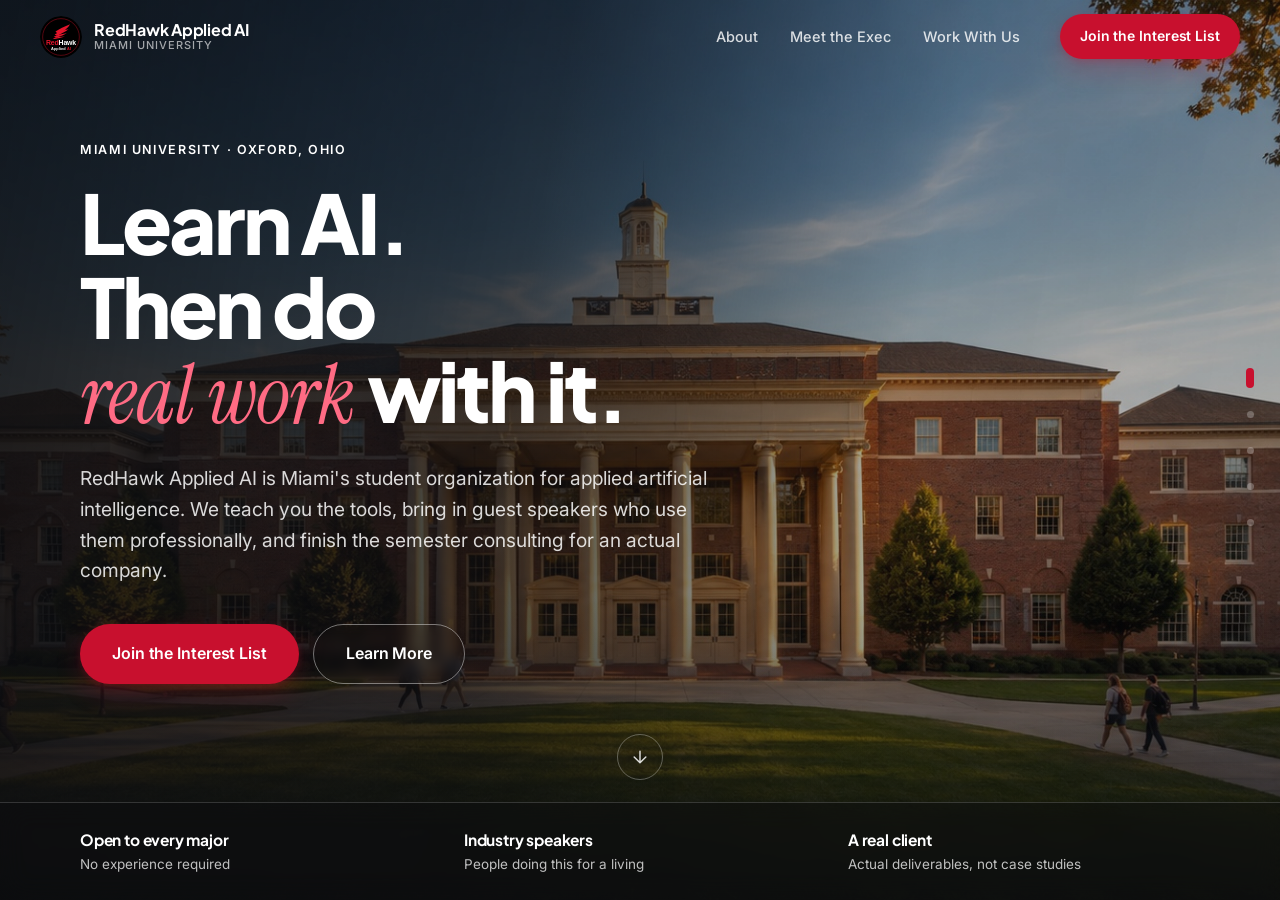
==== index.html @ de682507 "Fix Base44 logo, mobile hero bar spacing, and social share image - Swap Base44 tool badge from full " ====
<!DOCTYPE html>
<html lang="en">
<head>
<meta charset="UTF-8">
<meta name="viewport" content="width=device-width, initial-scale=1.0">
<title>RedHawk Applied AI · Miami University</title>
<meta name="description" content="RedHawk Applied AI is Miami University's applied AI consulting organization. Students learn to build with AI, hear from industry practitioners, and deliver real work for a real client.">
<meta property="og:title" content="RedHawk Applied AI · Miami University">
<meta property="og:description" content="Learn AI. Hear from practitioners. Deliver real client work.">
<meta property="og:type" content="website">
<!-- og:image/twitter:image need an absolute URL to actually render in link
     previews (relative paths are ignored by most scrapers) — swap these to
     https://redhawkappliedai.club/assets/social-cover.jpg once redeployed. -->
<meta property="og:image" content="assets/social-cover.jpg">
<meta property="og:image:width" content="1731">
<meta property="og:image:height" content="909">
<meta name="twitter:card" content="summary_large_image">
<meta name="twitter:title" content="RedHawk Applied AI · Miami University">
<meta name="twitter:description" content="Learn AI. Hear from practitioners. Deliver real client work.">
<meta name="twitter:image" content="assets/social-cover.jpg">
<link rel="icon" href="assets/logo.svg">
<link rel="apple-touch-icon" href="assets/apple-touch-icon.png">
<link rel="preconnect" href="https://fonts.googleapis.com">
<link rel="preconnect" href="https://fonts.gstatic.com" crossorigin>
<link href="https://fonts.googleapis.com/css2?family=Plus+Jakarta+Sans:wght@500;600;700;800&family=Inter:wght@400;450;500;600&family=Instrument+Serif:ital@0;1&display=swap" rel="stylesheet">
<link rel="stylesheet" href="styles.css">
<script>
  /* Set before first paint: reveal animations only apply when JS is alive.
     If this never runs, .reveal content renders plainly visible instead of
     being stuck at opacity 0. */
  document.documentElement.classList.add('js');
</script>
</head>
<body>

<a class="skip-link" href="#main">Skip to main content</a>

<header class="topnav" id="topnav">
  <a href="#hero" class="brand" aria-label="RedHawk Applied AI home">
    <img src="assets/logo.svg" alt="" class="brand-logo" width="40" height="40">
    <span class="brand-text">
      <span class="brand-name">RedHawk Applied AI</span>
      <span class="brand-sub">Miami University</span>
    </span>
  </a>
  <nav class="topnav-links" aria-label="Primary">
    <a href="#about">About</a>
    <a href="#team">Meet the Exec</a>
    <a href="#partner">Work With Us</a>
  </nav>
  <a href="#interest" class="btn btn-primary btn-sm topnav-cta">Join the Interest List</a>
  <button class="nav-toggle" id="navToggle" aria-label="Open navigation menu" aria-expanded="false" aria-controls="mobileMenu">
    <span></span><span></span><span></span>
  </button>
</header>

<div class="mobile-menu" id="mobileMenu" aria-hidden="true">
  <a href="#about">About</a>
  <a href="#team">Meet the Exec</a>
  <a href="#partner">Work With Us</a>
  <a href="#interest" class="btn btn-primary">Join the Interest List</a>
</div>

<nav class="scroll-rail" aria-label="Section navigation">
  <button data-target="hero"     class="rail-dot is-active" aria-label="Introduction"><span class="rail-tip">Intro</span></button>
  <button data-target="about"    class="rail-dot" aria-label="About"><span class="rail-tip">About</span></button>
  <button data-target="team"     class="rail-dot" aria-label="Meet the exec"><span class="rail-tip">Meet the Exec</span></button>
  <button data-target="interest" class="rail-dot" aria-label="Join"><span class="rail-tip">Join</span></button>
  <button data-target="partner"  class="rail-dot" aria-label="Work with us"><span class="rail-tip">Work With Us</span></button>
</nav>

<main id="main">
<div class="snap" id="snap">

  <!-- ═══════════ HERO ═══════════ -->
  <section class="panel hero" id="hero">
    <img class="hero-photo"
         src="assets/hero-campus-v2.jpg"
         alt="A Georgian-style academic building with a white cupola on Miami University's campus at golden hour, Oxford, Ohio"
         width="1672" height="941"
         fetchpriority="high">
    <div class="hero-scrim" aria-hidden="true"></div>

    <div class="wrap hero-wrap">
      <div class="hero-copy">
        <p class="kicker kicker-light reveal">Miami University &middot; Oxford, Ohio</p>
        <h1 class="hero-title reveal">
          Learn AI.<br>
          Then do<br>
          <em>real work</em> with it.
        </h1>
        <p class="hero-lede reveal">
          RedHawk Applied AI is Miami's student organization for applied artificial
          intelligence. We teach you the tools, bring in guest speakers who use them
          professionally, and finish the semester consulting for an actual company.
        </p>
        <div class="hero-actions reveal">
          <a href="#interest" class="btn btn-primary btn-lg">Join the Interest List</a>
          <a href="#about" class="btn btn-outline-light btn-lg">Learn More</a>
        </div>
      </div>
    </div>

    <div class="hero-bar">
      <div class="wrap hero-bar-inner">
        <div class="hbar-item"><strong>Open to every major</strong><span>No experience required</span></div>
        <div class="hbar-item"><strong>Industry speakers</strong><span>People doing this for a living</span></div>
        <div class="hbar-item"><strong>A real client</strong><span>Actual deliverables, not case studies</span></div>
      </div>
    </div>

    <button class="scroll-cue" data-scroll-to="about" aria-label="Scroll to About section">
      <svg width="20" height="20" viewBox="0 0 24 24" fill="none" stroke="currentColor" stroke-width="1.75" stroke-linecap="round" stroke-linejoin="round"><path d="M12 5v14M5 12l7 7 7-7"/></svg>
    </button>
  </section>

  <!-- ═══════════ ABOUT (combined: who we are + what you gain + how it works) ═══════════ -->
  <section class="panel panel-light panel-dynamic" id="about">
    <canvas class="about-bg" id="aboutGrid" aria-hidden="true"></canvas>
    <div class="wrap">
      <div class="split">
        <div class="split-text">
          <p class="kicker reveal"><span class="kicker-num">01</span> About Us</p>
          <h2 class="h2 reveal">A place to actually get good at this.</h2>
          <p class="lede reveal">
            Most students learn AI in fragments, a video here, an assignment there.
            We built a structured path instead: real instruction, direct exposure to
            people applying AI professionally, and a live client project to close it out.
            No technical background required.
          </p>
          <blockquote class="pull reveal">
            <p>We'd rather graduate ten students who can genuinely do the work than a hundred who sat through slides.</p>
          </blockquote>
        </div>
        <div class="split-media reveal">
          <div class="tool-card">
            <p class="tool-card-label">Tools You'll Learn</p>
            <div class="tool-grid">
              <!-- Real brand marks (Simple Icons, MIT-licensed) for Claude, ChatGPT, Vercel, GitHub.
                   Manus and Base44 aren't in that library, so their icons are cropped from
                   each vendor's own site art (Manus: favicon, rasterized + inverted to white;
                   Base44: sun mark cropped from their brand lockup, transparent PNG). -->
              <div class="tool-badge" style="--tb: #D97757;">
                <span class="tool-mark"><svg viewBox="0 0 24 24" fill="currentColor" aria-hidden="true"><path d="m4.7144 15.9555 4.7174-2.6471.079-.2307-.079-.1275h-.2307l-.7893-.0486-2.6956-.0729-2.3375-.0971-2.2646-.1214-.5707-.1215-.5343-.7042.0546-.3522.4797-.3218.686.0608 1.5179.1032 2.2767.1578 1.6514.0972 2.4468.255h.3886l.0546-.1579-.1336-.0971-.1032-.0972L6.973 9.8356l-2.55-1.6879-1.3356-.9714-.7225-.4918-.3643-.4614-.1578-1.0078.6557-.7225.8803.0607.2246.0607.8925.686 1.9064 1.4754 2.4893 1.8336.3643.3035.1457-.1032.0182-.0728-.164-.2733-1.3539-2.4467-1.445-2.4893-.6435-1.032-.17-.6194c-.0607-.255-.1032-.4674-.1032-.7285L6.287.1335 6.6997 0l.9957.1336.419.3642.6192 1.4147 1.0018 2.2282 1.5543 3.0296.4553.8985.2429.8318.091.255h.1579v-.1457l.1275-1.706.2368-2.0947.2307-2.6957.0789-.7589.3764-.9107.7468-.4918.5828.2793.4797.686-.0668.4433-.2853 1.8517-.5586 2.9021-.3643 1.9429h.2125l.2429-.2429.9835-1.3053 1.6514-2.0643.7286-.8196.85-.9046.5464-.4311h1.0321l.759 1.1293-.34 1.1657-1.0625 1.3478-.8804 1.1414-1.2628 1.7-.7893 1.36.0729.1093.1882-.0183 2.8535-.607 1.5421-.2794 1.8396-.3157.8318.3886.091.3946-.3278.8075-1.967.4857-2.3072.4614-3.4364.8136-.0425.0304.0486.0607 1.5482.1457.6618.0364h1.621l3.0175.2247.7892.522.4736.6376-.079.4857-1.2142.6193-1.6393-.3886-3.825-.9107-1.3113-.3279h-.1822v.1093l1.0929 1.0686 2.0035 1.8092 2.5075 2.3314.1275.5768-.3218.4554-.34-.0486-2.2039-1.6575-.85-.7468-1.9246-1.621h-.1275v.17l.4432.6496 2.3436 3.5214.1214 1.0807-.17.3521-.6071.2125-.6679-.1214-1.3721-1.9246L14.38 17.959l-1.1414-1.9428-.1397.079-.674 7.2552-.3156.3703-.7286.2793-.6071-.4614-.3218-.7468.3218-1.4753.3886-1.9246.3157-1.53.2853-1.9004.17-.6314-.0121-.0425-.1397.0182-1.4328 1.9672-2.1796 2.9446-1.7243 1.8456-.4128.164-.7164-.3704.0667-.6618.4008-.5889 2.386-3.0357 1.4389-1.882.929-1.0868-.0062-.1579h-.0546l-6.3385 4.1164-1.1293.1457-.4857-.4554.0608-.7467.2307-.2429 1.9064-1.3114Z"/></svg></span>
                <span class="tool-name">Claude</span>
              </div>
              <div class="tool-badge" style="--tb: #10A37F;">
                <span class="tool-mark"><svg viewBox="0 0 24 24" fill="currentColor" aria-hidden="true"><path d="M22.2819 9.8211a5.9847 5.9847 0 0 0-.5157-4.9108 6.0462 6.0462 0 0 0-6.5098-2.9A6.0651 6.0651 0 0 0 4.9807 4.1818a5.9847 5.9847 0 0 0-3.9977 2.9 6.0462 6.0462 0 0 0 .7427 7.0966 5.98 5.98 0 0 0 .511 4.9107 6.051 6.051 0 0 0 6.5146 2.9001A5.9847 5.9847 0 0 0 13.2599 24a6.0557 6.0557 0 0 0 5.7718-4.2058 5.9894 5.9894 0 0 0 3.9977-2.9001 6.0557 6.0557 0 0 0-.7475-7.0729zm-9.022 12.6081a4.4755 4.4755 0 0 1-2.8764-1.0408l.1419-.0804 4.7783-2.7582a.7948.7948 0 0 0 .3927-.6813v-6.7369l2.02 1.1686a.071.071 0 0 1 .038.052v5.5826a4.504 4.504 0 0 1-4.4945 4.4944zm-9.6607-4.1254a4.4708 4.4708 0 0 1-.5346-3.0137l.142.0852 4.783 2.7582a.7712.7712 0 0 0 .7806 0l5.8428-3.3685v2.3324a.0804.0804 0 0 1-.0332.0615L9.74 19.9502a4.4992 4.4992 0 0 1-6.1408-1.6464zM2.3408 7.8956a4.485 4.485 0 0 1 2.3655-1.9728V11.6a.7664.7664 0 0 0 .3879.6765l5.8144 3.3543-2.0201 1.1685a.0757.0757 0 0 1-.071 0l-4.8303-2.7865A4.504 4.504 0 0 1 2.3408 7.872zm16.5963 3.8558L13.1038 8.364 15.1192 7.2a.0757.0757 0 0 1 .071 0l4.8303 2.7913a4.4944 4.4944 0 0 1-.6765 8.1042v-5.6772a.79.79 0 0 0-.407-.667zm2.0107-3.0231l-.142-.0852-4.7735-2.7818a.7759.7759 0 0 0-.7854 0L9.409 9.2297V6.8974a.0662.0662 0 0 1 .0284-.0615l4.8303-2.7866a4.4992 4.4992 0 0 1 6.6802 4.66zM8.3065 12.863l-2.02-1.1638a.0804.0804 0 0 1-.038-.0567V6.0742a4.4992 4.4992 0 0 1 7.3757-3.4537l-.142.0805L8.704 5.459a.7948.7948 0 0 0-.3927.6813zm1.0976-2.3654l2.602-1.4998 2.6069 1.4998v2.9994l-2.5974 1.4997-2.6067-1.4997Z"/></svg></span>
                <span class="tool-name">ChatGPT</span>
              </div>
              <div class="tool-badge" style="--tb: #343229;">
                <span class="tool-mark"><img src="assets/tool-logos/manus-icon-white.png" alt="" class="tool-mark-img"></span>
                <span class="tool-name">Manus</span>
              </div>
              <div class="tool-badge" style="--tb: #000000;">
                <span class="tool-mark"><svg viewBox="0 0 24 24" fill="currentColor" aria-hidden="true"><path d="m12 1.608 12 20.784H0Z"/></svg></span>
                <span class="tool-name">Vercel</span>
              </div>
              <div class="tool-badge" style="--tb: #181717;">
                <span class="tool-mark"><svg viewBox="0 0 24 24" fill="currentColor" aria-hidden="true"><path d="M12 .297c-6.63 0-12 5.373-12 12 0 5.303 3.438 9.8 8.205 11.385.6.113.82-.258.82-.577 0-.285-.01-1.04-.015-2.04-3.338.724-4.042-1.61-4.042-1.61C4.422 18.07 3.633 17.7 3.633 17.7c-1.087-.744.084-.729.084-.729 1.205.084 1.838 1.236 1.838 1.236 1.07 1.835 2.809 1.305 3.495.998.108-.776.417-1.305.76-1.605-2.665-.3-5.466-1.332-5.466-5.93 0-1.31.465-2.38 1.235-3.22-.135-.303-.54-1.523.105-3.176 0 0 1.005-.322 3.3 1.23.96-.267 1.98-.399 3-.405 1.02.006 2.04.138 3 .405 2.28-1.552 3.285-1.23 3.285-1.23.645 1.653.24 2.873.12 3.176.765.84 1.23 1.91 1.23 3.22 0 4.61-2.805 5.625-5.475 5.92.42.36.81 1.096.81 2.22 0 1.606-.015 2.896-.015 3.286 0 .315.21.69.825.57C20.565 22.092 24 17.592 24 12.297c0-6.627-5.373-12-12-12"/></svg></span>
                <span class="tool-name">GitHub</span>
              </div>
              <div class="tool-badge" style="--tb: #F58613;">
                <span class="tool-mark"><img src="assets/tool-logos/base44-icon-white.png" alt="" class="tool-mark-img"></span>
                <span class="tool-name">Base44</span>
              </div>
            </div>
          </div>
        </div>
      </div>

      <div class="phase-row phase-row-tight">
        <article class="phase reveal">
          <div class="phase-icon" aria-hidden="true">
            <svg viewBox="0 0 24 24" fill="none" stroke="currentColor" stroke-width="1.5" stroke-linecap="round" stroke-linejoin="round"><path d="M12 3L2 8l10 5 10-5-10-5z"/><path d="M2 14l10 5 10-5"/></svg>
          </div>
          <h3>Learn the tools</h3>
          <p>Hands-on instruction with the AI systems people actually use at work, starting from zero and building to genuine capability.</p>
        </article>

        <div class="phase-link" aria-hidden="true"></div>

        <article class="phase reveal">
          <div class="phase-icon" aria-hidden="true">
            <svg viewBox="0 0 24 24" fill="none" stroke="currentColor" stroke-width="1.5" stroke-linecap="round" stroke-linejoin="round"><path d="M17 21v-2a4 4 0 00-4-4H6a4 4 0 00-4 4v2"/><circle cx="9.5" cy="7" r="4"/><path d="M22 21v-2a4 4 0 00-3-3.87"/></svg>
          </div>
          <h3>Hear from practitioners</h3>
          <p>Guest speakers who apply AI professionally: what the work really looks like, and what they hire for.</p>
        </article>

        <div class="phase-link" aria-hidden="true"></div>

        <article class="phase reveal">
          <div class="phase-icon" aria-hidden="true">
            <svg viewBox="0 0 24 24" fill="none" stroke="currentColor" stroke-width="1.5" stroke-linecap="round" stroke-linejoin="round"><path d="M20 7h-9M14 17H5"/><circle cx="17" cy="17" r="3"/><circle cx="7" cy="7" r="3"/></svg>
          </div>
          <h3>Consult for a real client</h3>
          <p>The semester closes with a live engagement: a real organization, a real problem, work you actually hand over.</p>
        </article>
      </div>
    </div>
  </section>

  <!-- ═══════════ TEAM / MEET THE EXEC (moved up, full-bleed background) ═══════════ -->
  <section class="panel team-panel" id="team">
    <div class="team-bg" aria-hidden="true">
      <img src="assets/farmer-school-empty.jpg" alt="" width="474" height="378">
    </div>
    <div class="wrap wrap-wide">
      <header class="sec-head">
        <p class="kicker kicker-light reveal"><span class="kicker-num">02</span> Meet the Exec</p>
        <h2 class="h2 h2-light reveal">The people running it.</h2>
        <p class="lede lede-light reveal">
          Nine Miami students who decided this should exist, and then built it.
        </p>
      </header>

      <div class="team-grid">

        <!-- Crop tuning: add style="--focus: 50% 20%" to any <img> below.
             2nd value = vertical anchor. Lower % shows more headroom. -->

        <article class="member reveal">
          <div class="member-photo">
            <img src="assets/team/ryan-barone.jpg" alt="Ryan Barone" width="1000" height="1250" loading="lazy">
          </div>
          <div class="member-text">
            <h3>Ryan Barone</h3>
            <p class="member-role">President</p>
          </div>
          <a href="https://www.linkedin.com/in/ryan-barone-779047328/" class="li" target="_blank" rel="noopener noreferrer" aria-label="Ryan Barone on LinkedIn (opens in a new tab)">
            <svg viewBox="0 0 24 24" fill="currentColor" aria-hidden="true"><path d="M20.45 20.45h-3.55v-5.57c0-1.33-.03-3.04-1.85-3.04-1.85 0-2.14 1.45-2.14 2.94v5.67H9.35V9h3.41v1.56h.05c.48-.9 1.64-1.85 3.38-1.85 3.6 0 4.27 2.37 4.27 5.46v6.28zM5.34 7.43a2.06 2.06 0 11.02-4.12 2.06 2.06 0 01-.02 4.12zM7.11 20.45H3.56V9h3.55v11.45z"/></svg>
          </a>
        </article>

        <article class="member reveal">
          <div class="member-photo">
            <img src="assets/team/phoebe-towe.jpg" alt="Phoebe Towe" width="1000" height="1250" loading="lazy">
          </div>
          <div class="member-text">
            <h3>Phoebe Towe</h3>
            <p class="member-role">VP, Standards &amp; Internal Ops</p>
          </div>
          <a href="https://www.linkedin.com/in/phoebe-towe/" class="li" target="_blank" rel="noopener noreferrer" aria-label="Phoebe Towe on LinkedIn (opens in a new tab)">
            <svg viewBox="0 0 24 24" fill="currentColor" aria-hidden="true"><path d="M20.45 20.45h-3.55v-5.57c0-1.33-.03-3.04-1.85-3.04-1.85 0-2.14 1.45-2.14 2.94v5.67H9.35V9h3.41v1.56h.05c.48-.9 1.64-1.85 3.38-1.85 3.6 0 4.27 2.37 4.27 5.46v6.28zM5.34 7.43a2.06 2.06 0 11.02-4.12 2.06 2.06 0 01-.02 4.12zM7.11 20.45H3.56V9h3.55v11.45z"/></svg>
          </a>
        </article>

        <article class="member reveal">
          <div class="member-photo">
            <img src="assets/team/jackson-katona.jpg" alt="Jackson Katona" width="1000" height="1250" loading="lazy">
          </div>
          <div class="member-text">
            <h3>Jackson Katona</h3>
            <p class="member-role">Treasurer &amp; Dir. of Events</p>
          </div>
          <a href="https://www.linkedin.com/in/jackson-katona/" class="li" target="_blank" rel="noopener noreferrer" aria-label="Jackson Katona on LinkedIn (opens in a new tab)">
            <svg viewBox="0 0 24 24" fill="currentColor" aria-hidden="true"><path d="M20.45 20.45h-3.55v-5.57c0-1.33-.03-3.04-1.85-3.04-1.85 0-2.14 1.45-2.14 2.94v5.67H9.35V9h3.41v1.56h.05c.48-.9 1.64-1.85 3.38-1.85 3.6 0 4.27 2.37 4.27 5.46v6.28zM5.34 7.43a2.06 2.06 0 11.02-4.12 2.06 2.06 0 01-.02 4.12zM7.11 20.45H3.56V9h3.55v11.45z"/></svg>
          </a>
        </article>

        <article class="member reveal">
          <div class="member-photo">
            <img src="assets/team/jake-showalter.jpg" alt="Jake Showalter" width="1000" height="1250" loading="lazy">
          </div>
          <div class="member-text">
            <h3>Jake Showalter</h3>
            <p class="member-role">Dir. of New Member Education</p>
          </div>
          <a href="https://www.linkedin.com/in/jake-showalter/" class="li" target="_blank" rel="noopener noreferrer" aria-label="Jake Showalter on LinkedIn (opens in a new tab)">
            <svg viewBox="0 0 24 24" fill="currentColor" aria-hidden="true"><path d="M20.45 20.45h-3.55v-5.57c0-1.33-.03-3.04-1.85-3.04-1.85 0-2.14 1.45-2.14 2.94v5.67H9.35V9h3.41v1.56h.05c.48-.9 1.64-1.85 3.38-1.85 3.6 0 4.27 2.37 4.27 5.46v6.28zM5.34 7.43a2.06 2.06 0 11.02-4.12 2.06 2.06 0 01-.02 4.12zM7.11 20.45H3.56V9h3.55v11.45z"/></svg>
          </a>
        </article>

        <article class="member reveal">
          <div class="member-photo">
            <img src="assets/team/mallory-shroder.jpg" alt="Mallory Shroder" width="1000" height="1250" loading="lazy">
          </div>
          <div class="member-text">
            <h3>Mallory Shroder</h3>
            <p class="member-role">Dir. of New Member Education</p>
          </div>
          <a href="https://www.linkedin.com/in/mallory-shroder/" class="li" target="_blank" rel="noopener noreferrer" aria-label="Mallory Shroder on LinkedIn (opens in a new tab)">
            <svg viewBox="0 0 24 24" fill="currentColor" aria-hidden="true"><path d="M20.45 20.45h-3.55v-5.57c0-1.33-.03-3.04-1.85-3.04-1.85 0-2.14 1.45-2.14 2.94v5.67H9.35V9h3.41v1.56h.05c.48-.9 1.64-1.85 3.38-1.85 3.6 0 4.27 2.37 4.27 5.46v6.28zM5.34 7.43a2.06 2.06 0 11.02-4.12 2.06 2.06 0 01-.02 4.12zM7.11 20.45H3.56V9h3.55v11.45z"/></svg>
          </a>
        </article>

        <article class="member reveal">
          <div class="member-photo">
            <img src="assets/team/jackson-potter.jpg" alt="Jackson Potter" width="1000" height="1250" loading="lazy">
          </div>
          <div class="member-text">
            <h3>Jackson Potter</h3>
            <p class="member-role">Dir. of New Member Education</p>
          </div>
          <a href="https://www.linkedin.com/in/jackson-potter-39a792323/" class="li" target="_blank" rel="noopener noreferrer" aria-label="Jackson Potter on LinkedIn (opens in a new tab)">
            <svg viewBox="0 0 24 24" fill="currentColor" aria-hidden="true"><path d="M20.45 20.45h-3.55v-5.57c0-1.33-.03-3.04-1.85-3.04-1.85 0-2.14 1.45-2.14 2.94v5.67H9.35V9h3.41v1.56h.05c.48-.9 1.64-1.85 3.38-1.85 3.6 0 4.27 2.37 4.27 5.46v6.28zM5.34 7.43a2.06 2.06 0 11.02-4.12 2.06 2.06 0 01-.02 4.12zM7.11 20.45H3.56V9h3.55v11.45z"/></svg>
          </a>
        </article>

        <article class="member reveal">
          <div class="member-photo">
            <img src="assets/team/aidan-schmidt.jpg" alt="Aidan Schmidt" width="1000" height="1250" loading="lazy">
          </div>
          <div class="member-text">
            <h3>Aidan Schmidt</h3>
            <p class="member-role">Dir. of Consulting &amp; Corp. Relations</p>
          </div>
          <a href="https://www.linkedin.com/in/aidan-a-schmidt/" class="li" target="_blank" rel="noopener noreferrer" aria-label="Aidan Schmidt on LinkedIn (opens in a new tab)">
            <svg viewBox="0 0 24 24" fill="currentColor" aria-hidden="true"><path d="M20.45 20.45h-3.55v-5.57c0-1.33-.03-3.04-1.85-3.04-1.85 0-2.14 1.45-2.14 2.94v5.67H9.35V9h3.41v1.56h.05c.48-.9 1.64-1.85 3.38-1.85 3.6 0 4.27 2.37 4.27 5.46v6.28zM5.34 7.43a2.06 2.06 0 11.02-4.12 2.06 2.06 0 01-.02 4.12zM7.11 20.45H3.56V9h3.55v11.45z"/></svg>
          </a>
        </article>

        <article class="member reveal">
          <div class="member-photo">
            <img src="assets/team/jake-parilla.jpg" alt="Jake Parilla" width="1000" height="1250" loading="lazy">
          </div>
          <div class="member-text">
            <h3>Jake Parilla</h3>
            <p class="member-role">Director of Recruitment</p>
          </div>
          <a href="https://www.linkedin.com/in/jake-parilla-542517368/" class="li" target="_blank" rel="noopener noreferrer" aria-label="Jake Parilla on LinkedIn (opens in a new tab)">
            <svg viewBox="0 0 24 24" fill="currentColor" aria-hidden="true"><path d="M20.45 20.45h-3.55v-5.57c0-1.33-.03-3.04-1.85-3.04-1.85 0-2.14 1.45-2.14 2.94v5.67H9.35V9h3.41v1.56h.05c.48-.9 1.64-1.85 3.38-1.85 3.6 0 4.27 2.37 4.27 5.46v6.28zM5.34 7.43a2.06 2.06 0 11.02-4.12 2.06 2.06 0 01-.02 4.12zM7.11 20.45H3.56V9h3.55v11.45z"/></svg>
          </a>
        </article>

        <article class="member reveal">
          <div class="member-photo">
            <img src="assets/team/claire-richardson.jpg" alt="Claire Richardson" width="1000" height="1250" loading="lazy">
          </div>
          <div class="member-text">
            <h3>Claire Richardson</h3>
            <p class="member-role">Director of Marketing &amp; Merchandise</p>
          </div>
          <a href="https://www.linkedin.com/in/claire-richardson-406b46297/" class="li" target="_blank" rel="noopener noreferrer" aria-label="Claire Richardson on LinkedIn (opens in a new tab)">
            <svg viewBox="0 0 24 24" fill="currentColor" aria-hidden="true"><path d="M20.45 20.45h-3.55v-5.57c0-1.33-.03-3.04-1.85-3.04-1.85 0-2.14 1.45-2.14 2.94v5.67H9.35V9h3.41v1.56h.05c.48-.9 1.64-1.85 3.38-1.85 3.6 0 4.27 2.37 4.27 5.46v6.28zM5.34 7.43a2.06 2.06 0 11.02-4.12 2.06 2.06 0 01-.02 4.12zM7.11 20.45H3.56V9h3.55v11.45z"/></svg>
          </a>
        </article>

      </div>
    </div>
  </section>

  <!-- ═══════════ INTEREST FORM (DARK) ═══════════ -->
  <section class="panel panel-dark panel-tall" id="interest">
    <div class="wrap">
      <div class="form-layout">
        <div class="form-copy">
          <p class="kicker kicker-light reveal"><span class="kicker-num">03</span> Join Us</p>
          <h2 class="h2 h2-light reveal">Get on the interest list.</h2>
          <p class="lede lede-light reveal">
            Fill this out and we'll reach out with meeting times, recruitment dates,
            and everything you need to know before the semester starts.
          </p>
          <ul class="form-points reveal">
            <li>Takes about a minute</li>
            <li>No commitment, just gets you the details</li>
          </ul>
        </div>

        <div class="form-embed reveal">
          <!-- Live interest form. The ?embedded=true param is what makes Google
               serve the chromeless version; the utm_* tracking params from the
               link-in-bio URL are dropped since they don't apply here. -->
          <iframe
            id="interestForm"
            src="about:blank"
            data-form-src="https://docs.google.com/forms/d/e/1FAIpQLSehs3oqgi62ka-vU4-kvApwYRH0b05tXhEiJeGWHTAYCLoPqA/viewform?embedded=true"
            title="RedHawk Applied AI interest form"
            width="100%"
            height="820"
            frameborder="0"
            marginheight="0"
            marginwidth="0"
            loading="lazy">Loading…</iframe>

          <div class="form-fallback" id="formFallback">
            <div class="ff-inner">
              <svg width="34" height="34" viewBox="0 0 24 24" fill="none" stroke="currentColor" stroke-width="1.5" stroke-linecap="round" stroke-linejoin="round" aria-hidden="true"><path d="M4 4h16v16H4z"/><path d="M9 9h6M9 13h6M9 17h3"/></svg>
              <p><strong>The interest form isn't loading.</strong></p>
              <p class="ff-note">
                You can open it directly instead:
                <a href="https://docs.google.com/forms/d/e/1FAIpQLSehs3oqgi62ka-vU4-kvApwYRH0b05tXhEiJeGWHTAYCLoPqA/viewform" target="_blank" rel="noopener noreferrer">RedHawk Applied AI interest form</a>.
              </p>
            </div>
          </div>
        </div>
      </div>
    </div>
  </section>

  <!-- ═══════════ WORK WITH US (companies — deliberately the last content section) ═══════════ -->
  <section class="panel panel-light panel-dynamic" id="partner">
    <div class="partner-bg" aria-hidden="true"></div>
    <div class="wrap">
      <div class="split split-reverse">
        <div class="split-text">
          <p class="kicker reveal"><span class="kicker-num">04</span> Work With Us</p>
          <h2 class="h2 reveal">The part that makes this different.</h2>
          <p class="lede reveal">
            Every semester ends the same way: our members work with a real organization
            on a real problem, and deliver something that organization actually uses.
          </p>
          <ul class="check-list reveal">
            <li><span class="check" aria-hidden="true"></span> A defined scope, agreed up front</li>
            <li><span class="check" aria-hidden="true"></span> Teams working it across several weeks</li>
            <li><span class="check" aria-hidden="true"></span> A final presentation to real stakeholders</li>
          </ul>

          <div class="partner-cta reveal">
            <p>Run an organization with a problem worth solving? We work pro bono and we're always looking for the next client partner. Reach out to <strong>Aidan Schmidt</strong>, Director of Consulting &amp; Corporate Relations.</p>
            <a href="mailto:schmi230@miamioh.edu?subject=Partnering%20with%20RedHawk%20Applied%20AI" class="btn btn-dark">Email Aidan Schmidt</a>
          </div>
        </div>
        <div class="split-media reveal">
          <figure class="photo-frame">
            <img src="assets/farmer-school-crowd.jpg" alt="Students gathered in the Farmer School of Business atrium, Miami University" width="660" height="325" loading="lazy">
            <figcaption>Farmer School of Business &middot; Miami University</figcaption>
          </figure>
        </div>
      </div>
    </div>
  </section>

  <!-- ═══════════ FOOTER ═══════════ -->
  <footer class="site-footer">
    <div class="wrap">
      <div class="foot-top">
        <div class="foot-brand">
          <img src="assets/logo.svg" alt="" width="48" height="48">
          <div>
            <p class="foot-name">RedHawk Applied AI</p>
            <p class="foot-org">Miami University &middot; Farmer School of Business</p>
          </div>
        </div>
        <nav class="foot-nav" aria-label="Footer">
          <a href="#about">About</a>
          <a href="#team">Meet the Exec</a>
          <a href="#interest">Join</a>
          <a href="#partner">Work With Us</a>
        </nav>
        <div class="foot-social">
          <a href="https://www.instagram.com/appliedai.miamiu" class="soc" aria-label="RedHawk Applied AI on Instagram" target="_blank" rel="noopener noreferrer">
            <svg viewBox="0 0 24 24" fill="none" stroke="currentColor" stroke-width="1.6" aria-hidden="true"><rect x="3" y="3" width="18" height="18" rx="5"/><circle cx="12" cy="12" r="4"/><circle cx="17.5" cy="6.5" r=".9" fill="currentColor" stroke="none"/></svg>
          </a>
          <a href="https://www.linkedin.com/company/137064393/" class="soc" target="_blank" rel="noopener noreferrer" aria-label="RedHawk Applied AI on LinkedIn (opens in a new tab)">
            <svg viewBox="0 0 24 24" fill="currentColor" aria-hidden="true"><path d="M20.45 20.45h-3.55v-5.57c0-1.33-.03-3.04-1.85-3.04-1.85 0-2.14 1.45-2.14 2.94v5.67H9.35V9h3.41v1.56h.05c.48-.9 1.64-1.85 3.38-1.85 3.6 0 4.27 2.37 4.27 5.46v6.28zM5.34 7.43a2.06 2.06 0 11.02-4.12 2.06 2.06 0 01-.02 4.12zM7.11 20.45H3.56V9h3.55v11.45z"/></svg>
          </a>
          <a href="mailto:schmi230@miamioh.edu" class="soc" aria-label="Email RedHawk Applied AI">
            <svg viewBox="0 0 24 24" fill="none" stroke="currentColor" stroke-width="1.6" aria-hidden="true"><rect x="2.5" y="4.5" width="19" height="15" rx="2.5"/><path d="M3 7l9 6 9-6"/></svg>
          </a>
        </div>
      </div>
      <div class="foot-bottom">
        <p>&copy; 2026 RedHawk Applied AI. A registered student organization at Miami University.</p>
      </div>
    </div>
  </footer>

</div>
</main>

<script src="script.js"></script>
</body>
</html>
---- styles.css ----
/* ══════════════════════════════════════════════════════════
   RedHawk Applied AI — Design System
   Light base · Miami red accent · dark bands for rhythm
   ══════════════════════════════════════════════════════════ */

:root {
  /* Surfaces */
  --paper:        #FDFCFA;   /* primary light background */
  --paper-tint:   #F4F1EC;   /* alternating light band */
  --ink:          #15161A;   /* dark band background */
  --ink-soft:     #1E2026;   /* raised surface on dark */

  /* Brand */
  --red:          #C8102E;   /* Miami red */
  --red-deep:     #96001F;
  --red-wash:     rgba(200,16,46,0.08);

  /* Text on light */
  --t1:           #14151A;
  --t2:           #4A4E58;
  --t3:           #646973;   /* AA-compliant at 13px on both --paper and --paper-tint */

  /* Text on dark */
  --d1:           #F7F6F4;
  --d2:           #B4B8C0;
  --d3:           #7E838D;

  /* Lines */
  --line:         rgba(20,21,26,0.10);
  --line-soft:    rgba(20,21,26,0.06);
  --line-dark:    rgba(255,255,255,0.11);

  /* Type */
  --display:      'Plus Jakarta Sans', system-ui, sans-serif;
  --sans:         'Inter', system-ui, sans-serif;
  --serif:        'Instrument Serif', Georgia, serif;

  /* Motion */
  --ease:         cubic-bezier(0.16, 1, 0.3, 1);
  --fast:         190ms;
  --med:          340ms;

  /* Radii */
  --r-sm: 8px;
  --r-md: 14px;
  --r-lg: 22px;

  --shadow-sm: 0 1px 2px rgba(20,21,26,0.05), 0 4px 12px rgba(20,21,26,0.05);
  --shadow-md: 0 2px 6px rgba(20,21,26,0.06), 0 14px 36px rgba(20,21,26,0.09);

  --nav-h: 74px;
}

/* ── Reset ─────────────────────────────────────────────── */
*, *::before, *::after { box-sizing: border-box; }
body, h1, h2, h3, h4, p, figure, blockquote, ul, ol { margin: 0; }
ul, ol { padding: 0; list-style: none; }
img, svg, iframe { display: block; max-width: 100%; }
a { color: inherit; text-decoration: none; }
button { font: inherit; color: inherit; background: none; border: 0; padding: 0; cursor: pointer; }
html { -webkit-text-size-adjust: 100%; }

html, body { height: 100%; }

body {
  background: var(--paper);
  color: var(--t1);
  font-family: var(--sans);
  font-size: 16px;
  line-height: 1.62;
  -webkit-font-smoothing: antialiased;
  -moz-osx-font-smoothing: grayscale;
}

::selection { background: var(--red); color: #fff; }

:focus-visible {
  outline: 2.5px solid var(--red);
  outline-offset: 3px;
  border-radius: 4px;
}

@media (prefers-reduced-motion: reduce) {
  *, *::before, *::after {
    animation-duration: .001ms !important;
    animation-iteration-count: 1 !important;
    transition-duration: .001ms !important;
    scroll-behavior: auto !important;
  }
}

.skip-link {
  position: fixed; top: 0; left: -9999px;
  z-index: 2000;
  background: var(--red); color: #fff;
  padding: 14px 24px; font-weight: 600;
  border-radius: 0 0 var(--r-sm) 0;
}
.skip-link:focus { left: 0; }

/* ── Snap container ────────────────────────────────────── */
.snap {
  height: 100vh; height: 100dvh;
  overflow-y: auto;
  overflow-x: hidden;
  scroll-snap-type: y proximity;
  scroll-behavior: smooth;
  scrollbar-width: thin;
}

.panel {
  min-height: 100vh; min-height: 100dvh;
  scroll-snap-align: start;
  display: flex;
  align-items: center;
  position: relative;
  padding: calc(var(--nav-h) + 56px) 0 72px;
}
.panel-tall { min-height: auto; padding-top: calc(var(--nav-h) + 72px); }

.panel-light { background: var(--paper); }
.panel-tint  { background: var(--paper-tint); }
.panel-dark  { background: var(--ink); color: var(--d1); }

.wrap {
  width: 100%;
  max-width: 1200px;
  margin: 0 auto;
  padding: 0 40px;
}

/* ── Reveal ────────────────────────────────────────────── */
/* Content is visible by default. The hidden state is applied only when JS is
   running (html.js), so a script failure, a blocked file, or an observer that
   never fires can never leave the page blank. */
.js .reveal {
  opacity: 0;
  transform: translateY(20px);
  transition: opacity var(--med) var(--ease), transform var(--med) var(--ease);
}
.js .reveal.in { opacity: 1; transform: none; }

/* Reduced motion: show everything immediately, no offset. */
@media (prefers-reduced-motion: reduce) {
  .js .reveal { opacity: 1; transform: none; }
}

/* ── Nav ───────────────────────────────────────────────── */
.topnav {
  position: fixed; inset: 0 0 auto 0;
  z-index: 900;
  height: var(--nav-h);
  display: flex; align-items: center; gap: 40px;
  padding: 0 40px;
  background: rgba(253,252,250,0);
  border-bottom: 1px solid transparent;
  transition: background var(--fast) var(--ease), border-color var(--fast) var(--ease),
              backdrop-filter var(--fast) var(--ease), box-shadow var(--fast) var(--ease);
}
.topnav.solid {
  background: rgba(253,252,250,0.86);
  backdrop-filter: blur(18px) saturate(160%);
  -webkit-backdrop-filter: blur(18px) saturate(160%);
  border-bottom-color: var(--line);
  box-shadow: 0 1px 20px rgba(20,21,26,0.04);
}

.brand { display: flex; align-items: center; gap: 12px; margin-right: auto; min-height: 44px; }
.brand-logo {
  width: 42px; height: 42px; border-radius: 50%;
  /* Mark carries its own black field — no white plate behind it. */
  background: transparent;
  object-fit: contain;
}
.brand-text { display: flex; flex-direction: column; line-height: 1.16; }
.brand-name {
  font-family: var(--display);
  font-weight: 700; font-size: 16px;
  letter-spacing: -0.015em;
  color: #fff;
  transition: color var(--fast) var(--ease);
}
.brand-sub {
  font-size: 11px; font-weight: 500;
  letter-spacing: 0.09em; text-transform: uppercase;
  color: rgba(255,255,255,0.62);
  transition: color var(--fast) var(--ease);
}
.topnav.solid .brand-name { color: var(--t1); }
.topnav.solid .brand-sub  { color: var(--t3); }

.topnav-links { display: flex; gap: 32px; }
.topnav-links a {
  font-size: 14.5px; font-weight: 500;
  color: rgba(255,255,255,0.82);
  padding: 10px 0;
  position: relative;
  transition: color var(--fast) var(--ease);
}
.topnav-links a::after {
  content: ''; position: absolute;
  left: 0; right: 0; bottom: 4px; height: 1.5px;
  background: var(--red);
  transform: scaleX(0); transform-origin: left;
  transition: transform var(--fast) var(--ease);
}
.topnav-links a:hover::after, .topnav-links a:focus-visible::after { transform: scaleX(1); }
.topnav.solid .topnav-links a { color: var(--t2); }
.topnav.solid .topnav-links a:hover { color: var(--t1); }

.nav-toggle {
  display: none;
  width: 44px; height: 44px;
  flex-direction: column; align-items: center; justify-content: center; gap: 5px;
  border-radius: var(--r-sm);
}
.nav-toggle span {
  width: 20px; height: 2px; border-radius: 2px;
  background: #fff;
  transition: transform var(--fast) var(--ease), opacity var(--fast) var(--ease), background var(--fast) var(--ease);
}
.topnav.solid .nav-toggle span { background: var(--t1); }
.nav-toggle[aria-expanded="true"] span { background: var(--t1); }
.nav-toggle[aria-expanded="true"] span:nth-child(1) { transform: translateY(7px) rotate(45deg); }
.nav-toggle[aria-expanded="true"] span:nth-child(2) { opacity: 0; }
.nav-toggle[aria-expanded="true"] span:nth-child(3) { transform: translateY(-7px) rotate(-45deg); }

.mobile-menu {
  position: fixed; inset: var(--nav-h) 0 0 0;
  z-index: 880;
  background: var(--paper);
  padding: 24px 28px 40px;
  display: flex; flex-direction: column;
  opacity: 0; visibility: hidden;
  transform: translateY(-10px);
  transition: opacity var(--med) var(--ease), transform var(--med) var(--ease), visibility var(--med);
}
.mobile-menu.open { opacity: 1; visibility: visible; transform: none; }
.mobile-menu a:not(.btn) {
  font-family: var(--display);
  font-size: 22px; font-weight: 600;
  padding: 20px 4px;
  border-bottom: 1px solid var(--line-soft);
}
.mobile-menu .btn { margin-top: 28px; }

/* ── Scroll rail ───────────────────────────────────────── */
.scroll-rail {
  position: fixed;
  right: 26px; top: 50%;
  transform: translateY(-50%);
  z-index: 700;
  display: flex; flex-direction: column; gap: 6px;
}
.rail-dot {
  position: relative;
  width: 30px; height: 30px;
  display: flex; align-items: center; justify-content: flex-end;
}
.rail-dot::after {
  content: '';
  width: 7px; height: 7px; border-radius: 50%;
  background: rgba(20,21,26,0.22);
  transition: all var(--fast) var(--ease);
}
.rail-dot:hover::after { background: rgba(20,21,26,0.45); transform: scale(1.2); }
.rail-dot.is-active::after {
  background: var(--red);
  width: 8px; height: 20px; border-radius: 4px;
}
.rail-tip {
  position: absolute; right: 26px;
  white-space: nowrap;
  font-size: 11.5px; font-weight: 600;
  letter-spacing: 0.03em;
  padding: 5px 10px;
  border-radius: 6px;
  background: var(--ink); color: var(--d1);
  opacity: 0; transform: translateX(6px);
  pointer-events: none;
  transition: opacity var(--fast) var(--ease), transform var(--fast) var(--ease);
}
.rail-dot:hover .rail-tip, .rail-dot:focus-visible .rail-tip { opacity: 1; transform: none; }

/* rail inverts over dark panels */
.scroll-rail.on-dark .rail-dot::after { background: rgba(255,255,255,0.26); }
.scroll-rail.on-dark .rail-dot:hover::after { background: rgba(255,255,255,0.5); }
.scroll-rail.on-dark .rail-dot.is-active::after { background: var(--red); }
.scroll-rail.on-dark .rail-tip { background: var(--paper); color: var(--t1); }

/* ── Buttons ───────────────────────────────────────────── */
.btn {
  display: inline-flex; align-items: center; justify-content: center;
  gap: 9px;
  font-family: var(--sans);
  font-weight: 600; font-size: 15px;
  letter-spacing: -0.006em;
  padding: 13px 26px;
  min-height: 46px;
  border-radius: 999px;
  transition: transform var(--fast) var(--ease), box-shadow var(--fast) var(--ease),
              background var(--fast) var(--ease), color var(--fast) var(--ease),
              border-color var(--fast) var(--ease);
}
.btn:active { transform: translateY(0) scale(.985); }

.btn-primary {
  background: var(--red); color: #fff;
  box-shadow: 0 2px 6px rgba(200,16,46,0.22), 0 10px 26px rgba(200,16,46,0.20);
}
.btn-primary:hover {
  background: var(--red-deep);
  transform: translateY(-1.5px);
  box-shadow: 0 4px 10px rgba(200,16,46,0.24), 0 16px 34px rgba(200,16,46,0.26);
}

.btn-dark { background: var(--ink); color: var(--d1); }
.btn-dark:hover { background: #2A2D35; transform: translateY(-1.5px); }

.btn-outline-light {
  color: #fff;
  border: 1.5px solid rgba(255,255,255,0.42);
  backdrop-filter: blur(6px);
}
.btn-outline-light:hover { background: rgba(255,255,255,0.14); border-color: #fff; }

.btn-lg { padding: 16px 32px; font-size: 16px; min-height: 54px; }
.btn-sm { padding: 11px 20px; font-size: 14px; min-height: 44px; }

/* ── Typography primitives ─────────────────────────────── */
.kicker {
  display: flex; align-items: center; gap: 10px;
  font-size: 12.5px; font-weight: 600;
  letter-spacing: 0.13em; text-transform: uppercase;
  color: var(--red);
  margin-bottom: 20px;
}
.kicker-num {
  font-family: var(--serif); font-style: italic;
  font-size: 17px; letter-spacing: 0;
  text-transform: none;
  color: var(--t3);
}
.kicker-light { color: #fff; }
.kicker-light .kicker-num { color: rgba(255,255,255,0.72); } /* 0.5 measured 3.45:1 on the Team photo bg — bumped to clear 4.5:1 AA everywhere it's used */

.h2 {
  font-family: var(--display);
  font-weight: 700;
  font-size: clamp(30px, 3.6vw, 46px);
  line-height: 1.1;
  letter-spacing: -0.028em;
  color: var(--t1);
  max-width: 17ch;
  margin-bottom: 22px;
}
.h2-light { color: var(--d1); }

.lede {
  font-size: clamp(16.5px, 1.35vw, 18.5px);
  line-height: 1.62;
  color: var(--t2);
  max-width: 56ch;
}
.lede-light { color: var(--d2); }

.sec-head { margin-bottom: 56px; }

/* ── HERO ──────────────────────────────────────────────── */
.hero { padding: 0; align-items: stretch; }

.hero-photo {
  position: absolute; inset: 0;
  width: 100%; height: 100%;
  object-fit: cover;
  z-index: 0;
}
.hero-scrim {
  position: absolute; inset: 0; z-index: 1;
  background:
    linear-gradient(100deg, rgba(12,13,16,0.90) 0%, rgba(12,13,16,0.74) 40%, rgba(12,13,16,0.34) 68%, rgba(12,13,16,0.30) 100%),
    linear-gradient(to top, rgba(12,13,16,0.78) 0%, transparent 34%);
}

.hero-wrap {
  position: relative; z-index: 2;
  display: flex; align-items: center;
  padding-top: var(--nav-h);
  padding-bottom: 150px;
  min-height: 100dvh;
}
.hero-copy { max-width: 700px; }

.hero-title {
  font-family: var(--display);
  font-weight: 800;
  font-size: clamp(44px, 6.6vw, 82px);
  line-height: 1.02;
  letter-spacing: -0.038em;
  color: #fff;
  margin-bottom: 26px;
  text-wrap: balance;
}
.hero-title em {
  font-family: var(--serif);
  font-style: italic;
  font-weight: 400;
  letter-spacing: -0.01em;
  color: #FF6B84;
}

.hero-lede {
  font-size: clamp(16.5px, 1.5vw, 19.5px);
  line-height: 1.6;
  color: rgba(255,255,255,0.84);
  max-width: 54ch;
  margin-bottom: 38px;
}

.hero-actions { display: flex; gap: 14px; flex-wrap: wrap; }

.hero-bar {
  position: absolute; z-index: 2;
  left: 0; right: 0; bottom: 0;
  border-top: 1px solid rgba(255,255,255,0.16);
  background: rgba(12,13,16,0.42);
  backdrop-filter: blur(14px);
  -webkit-backdrop-filter: blur(14px);
}
.hero-bar-inner {
  display: grid; grid-template-columns: repeat(3, 1fr);
  gap: 32px;
  padding-top: 24px; padding-bottom: 24px;
}
.hbar-item { display: flex; flex-direction: column; gap: 2px; }
.hbar-item strong {
  font-family: var(--display);
  font-size: 15.5px; font-weight: 700;
  color: #fff; letter-spacing: -0.012em;
}
.hbar-item span { font-size: 13.5px; color: rgba(255,255,255,0.74); }

.scroll-cue {
  position: absolute; z-index: 3;
  left: 50%; bottom: 120px;
  transform: translateX(-50%);
  width: 46px; height: 46px;
  display: flex; align-items: center; justify-content: center;
  border-radius: 50%;
  border: 1.5px solid rgba(255,255,255,0.3);
  color: rgba(255,255,255,0.85);
  animation: bob 2.4s var(--ease) infinite;
}
.scroll-cue:hover { background: rgba(255,255,255,0.14); border-color: #fff; }
@keyframes bob {
  0%, 100% { transform: translate(-50%, 0); }
  50%      { transform: translate(-50%, 7px); }
}

/* ── Split layout ──────────────────────────────────────── */
.split {
  display: grid;
  grid-template-columns: 1.05fr 0.95fr;
  gap: 72px;
  align-items: center;
}
.split-reverse .split-text  { order: 2; }
.split-reverse .split-media { order: 1; }

.photo-frame { position: relative; }
.photo-frame img {
  width: 100%;
  aspect-ratio: 4 / 3;
  object-fit: cover;
  border-radius: var(--r-lg);
  box-shadow: var(--shadow-md);
}
.photo-frame figcaption {
  margin-top: 14px;
  font-size: 13px;
  color: var(--t3);
  letter-spacing: 0.01em;
}

.pull {
  margin-top: 34px;
  padding: 4px 0 4px 22px;
  border-left: 3px solid var(--red);
}
.pull p {
  font-family: var(--serif);
  font-style: italic;
  font-size: clamp(19px, 1.9vw, 23px);
  line-height: 1.42;
  color: var(--t1);
  max-width: 44ch;
}

/* ── Phases (light — lives inside the combined About section) ────────── */
.phase-row {
  display: grid;
  grid-template-columns: 1fr 56px 1fr 56px 1fr;
  align-items: stretch;
  gap: 0;
}
.phase-row-tight { margin-top: 48px; }
.phase {
  background: var(--paper);
  border: 1px solid var(--line);
  border-radius: var(--r-lg);
  padding: 34px 30px 36px;
  transition: transform var(--med) var(--ease), border-color var(--med) var(--ease), box-shadow var(--med) var(--ease);
}
.phase:hover { transform: translateY(-5px); border-color: var(--line-soft); box-shadow: var(--shadow-sm); }
.phase-icon {
  width: 46px; height: 46px;
  display: flex; align-items: center; justify-content: center;
  border-radius: var(--r-md);
  background: var(--red);
  color: #fff;
  margin-bottom: 20px;
}
.phase-icon svg { width: 22px; height: 22px; }
.phase h3 {
  font-family: var(--display);
  font-size: 18.5px; font-weight: 700;
  letter-spacing: -0.02em;
  color: var(--t1);
  margin-bottom: 10px;
}
.phase p { font-size: 14.5px; color: var(--t2); line-height: 1.58; }

.phase-link { position: relative; }
.phase-link::before {
  content: '';
  position: absolute; top: 50%; left: 12px; right: 12px;
  height: 1px;
  background: linear-gradient(to right, transparent, var(--line), transparent);
}
.phase-link::after {
  content: '';
  position: absolute; top: 50%; right: 12px;
  width: 6px; height: 6px;
  border-top: 1.5px solid var(--t3);
  border-right: 1.5px solid var(--t3);
  transform: translateY(-50%) rotate(45deg);
}

/* ── Check list ────────────────────────────────────────── */
.check-list { margin-top: 28px; display: flex; flex-direction: column; gap: 13px; }
.check-list li {
  display: flex; align-items: flex-start; gap: 13px;
  font-size: 15.5px; color: var(--t2);
}
.check {
  flex: none;
  width: 21px; height: 21px; margin-top: 2px;
  border-radius: 50%;
  background: var(--red-wash);
  position: relative;
}
.check::after {
  content: '';
  position: absolute; left: 7px; top: 5px;
  width: 5px; height: 9px;
  border-right: 2px solid var(--red);
  border-bottom: 2px solid var(--red);
  transform: rotate(42deg);
}

/* ── Partner CTA (light section, closing ask) ─────────────────────────── */
.partner-cta {
  margin-top: 30px;
  padding-top: 26px;
  border-top: 1px solid var(--line);
}
.partner-cta p {
  font-size: 15px;
  color: var(--t2);
  line-height: 1.6;
  max-width: 52ch;
  margin-bottom: 18px;
}
.partner-cta strong { color: var(--t1); font-weight: 600; }

/* ── About: red particle-network background ──────────────────────────────
   A canvas of drifting red particles connected by lines, drawn by
   initAboutParticles() in script.js — brightens near the pointer, bursts
   on click. Sized to fill the section; the drawing itself (colors, motion,
   reduced-motion handling) lives in JS since a <canvas> can't be animated
   from CSS alone.
   Masked so it stays visible in the open margins/gaps but fades directly
   behind the left text column, which sits on transparent paper (no card)
   and would otherwise fight the moving lines for legibility. ──────────── */
.panel-dynamic { position: relative; overflow: hidden; }
.about-bg {
  position: absolute;
  inset: 0;
  z-index: 0;
  width: 100%;
  height: 100%;
  display: block;
  -webkit-mask-image: linear-gradient(90deg, rgba(0,0,0,0.16) 0%, rgba(0,0,0,0.16) 38%, black 68%);
          mask-image: linear-gradient(90deg, rgba(0,0,0,0.16) 0%, rgba(0,0,0,0.16) 38%, black 68%);
}
#about .wrap { position: relative; z-index: 1; }

/* ── Work With Us: dynamic background (closing section) ────────────────
   Same technique as About but red-forward and drifting the opposite
   direction, so the two dynamic sections don't feel like repeats of
   each other bookending the page. */
.partner-bg {
  position: absolute;
  inset: -10%;
  z-index: 0;
  background:
    radial-gradient(circle at 85% 25%, rgba(200,16,46,0.13) 0%, transparent 44%),
    radial-gradient(circle at 10% 80%, rgba(200,16,46,0.08) 0%, transparent 40%),
    radial-gradient(circle at 45% 10%, rgba(30,111,255,0.05) 0%, transparent 38%);
  filter: blur(30px);
  animation: partnerDrift 26s ease-in-out infinite alternate;
}
#partner .wrap { position: relative; z-index: 1; }
@keyframes partnerDrift {
  0%   { transform: translate(0, 0) scale(1.02); }
  50%  { transform: translate(2%, -2%) scale(1.08); }
  100% { transform: translate(-2%, 2%) scale(1.02); }
}
@media (prefers-reduced-motion: reduce) {
  .partner-bg { animation: none; }
}

/* ── Tool badges (About section, replaces the meeting photo) ──────────
   Claude / ChatGPT / Zapier / Cursor use their real Simple Icons marks
   (MIT-licensed brand icon set built exactly for "built with" style
   badges). Lovable and Base44 aren't in that set, so those two fall back
   to a plain wordmark tile — swap in their official marks if you get them
   from lovable.dev/press or base44.com's brand page. ── */
.tool-card {
  background: var(--paper);
  border: 1px solid var(--line);
  border-radius: var(--r-lg);
  padding: 32px 28px;
  box-shadow: var(--shadow-sm);
}
.tool-card-label {
  font-family: var(--display);
  font-size: 13px; font-weight: 700;
  letter-spacing: 0.08em; text-transform: uppercase;
  color: var(--t3);
  margin-bottom: 20px;
}
.tool-grid {
  display: grid;
  grid-template-columns: repeat(3, 1fr);
  gap: 14px;
}
.tool-badge {
  display: flex; flex-direction: column; align-items: center; gap: 10px;
  padding: 18px 10px;
  border-radius: var(--r-md);
  background: var(--paper-tint);
  border: 1px solid var(--line);
  transition: transform var(--fast) var(--ease), border-color var(--fast) var(--ease);
}
.tool-badge:hover { transform: translateY(-3px); border-color: var(--tb, var(--red)); }
.tool-mark {
  display: flex; align-items: center; justify-content: center;
  width: 40px; height: 40px;
  border-radius: 10px;
  background: var(--tb, var(--red));
  color: #fff;
  font-family: var(--display);
  font-weight: 700;
  font-size: 15px;
  letter-spacing: -0.02em;
}
.tool-mark svg { width: 21px; height: 21px; }
.tool-mark-img { width: 21px; height: 21px; object-fit: contain; }

.tool-name {
  font-size: 12.5px;
  font-weight: 600;
  color: var(--t2);
}

/* ── Team: full-bleed background photo ─────────────────────────────────
   Whole section runs the Farmer School photo edge-to-edge (not just a
   contained header card) so there's no flat empty margin either side of
   the grid at wide viewports. Member cards stay opaque paper cards on
   top, so this doesn't affect their legibility. */
.team-panel {
  position: relative;
  padding-top: calc(var(--nav-h) + 40px);
}
.team-bg {
  position: absolute; inset: 0;
  z-index: 0;
  overflow: hidden;
}
.team-bg img {
  width: 100%; height: 100%;
  object-fit: cover;
  /* Source photo is low-resolution (474x378) — the blur is doing double duty:
     it reads as an intentional soft, cinematic backdrop AND hides that the
     source can't be shown crisp at this display size. */
  filter: blur(4px) saturate(0.85) brightness(0.7);
  transform: scale(1.06);
}
.team-panel::after {
  content: '';
  position: absolute; inset: 0;
  z-index: 0;
  /* Deliberately lighter than the true dark sections (Hero/Join) so Team
     reads as "photo-tinted", not a third solid-black band in a row. */
  background: linear-gradient(180deg, rgba(20,18,22,0.62) 0%, rgba(20,18,22,0.74) 100%);
}
.team-panel .wrap { position: relative; z-index: 1; }

/* Team's wrap runs wider than the site default — the grid has more,
   smaller-relative-to-canvas cards, so the standard 1200px canvas left
   too much bare margin at wide viewports. */
.wrap-wide { max-width: 1320px; }

/* ── Team ──────────────────────────────────────────────────
   Row cards: a large photo + name/role + inline LinkedIn button.
   The photo container is 4:5 — matching the source files' actual aspect
   ratio — not a square. A square container was force-cropping a
   meaningful strip off the top and bottom of every 4:5 photo just to fit
   the shape, which is what was reading as "cropped instead of people."
   Matching the ratio shows the full processed photo. ────────────────── */
.team-grid {
  display: grid;
  grid-template-columns: repeat(2, 1fr);
  gap: 18px 22px;
}
.member {
  display: flex;
  align-items: center;
  gap: 22px;
  padding: 22px 24px;
  background: var(--paper);
  border: 1px solid var(--line);
  border-radius: var(--r-lg);
  transition: border-color var(--med) var(--ease), transform var(--med) var(--ease), box-shadow var(--med) var(--ease);
}
.member:hover {
  transform: translateY(-3px);
  border-color: var(--line-soft);
  box-shadow: var(--shadow-md);
}

.member-photo {
  flex: none;
  width: 148px; height: 185px;   /* 4:5, matches the source files exactly */
  border-radius: var(--r-md);
  overflow: hidden;
  background: #E7E3DD;
  box-shadow: 0 0 0 1px rgba(20,21,26,0.06);
}
.member-photo img {
  width: 100%; height: 100%;
  object-fit: cover;
  /* Per-person crop tuning. Override inline with style="--focus: 50% 20%".
     Lower the 2nd % to show more headroom, raise it to show more chin. */
  object-position: var(--focus, 50% 30%);
}

.member-text { flex: 1 1 auto; min-width: 0; }
.member h3 {
  font-family: var(--display);
  font-size: 19px; font-weight: 700;
  letter-spacing: -0.017em;
  line-height: 1.28;
}
.member-role {
  font-size: 14px;
  line-height: 1.42;
  color: var(--t3);
  margin-top: 5px;
}

.li {
  flex: none;
  width: 44px; height: 44px;   /* WCAG 2.5.8 minimum touch target */
  display: flex; align-items: center; justify-content: center;
  border-radius: 50%;
  background: var(--red-wash);
  color: var(--red);
  transition: background var(--fast) var(--ease), color var(--fast) var(--ease);
}
.li svg { width: 18px; height: 18px; }
.li:hover, .li:focus-visible { background: #0A66C2; color: #fff; }

/* Claire's card: no LinkedIn button yet — text simply takes the full row
   instead of leaving an empty slot where the button would sit. */
.member.no-link .member-text { flex: 1 1 100%; }

/* ── Interest form ─────────────────────────────────────── */
.form-layout {
  display: grid;
  grid-template-columns: 0.85fr 1.15fr;
  gap: 64px;
  align-items: start;
}
.form-copy { position: sticky; top: calc(var(--nav-h) + 40px); }
.form-points {
  margin-top: 30px;
  display: flex; flex-direction: column; gap: 11px;
}
.form-points li {
  display: flex; align-items: flex-start; gap: 12px;
  font-size: 15.2px; color: var(--d2);
}
.form-points li::before {
  content: '';
  flex: none;
  width: 6px; height: 6px; margin-top: 10px;
  border-radius: 50%;
  background: var(--red);
}
.form-embed {
  position: relative;
  background: #fff;
  border-radius: var(--r-lg);
  overflow: hidden;
  box-shadow: 0 4px 12px rgba(0,0,0,0.24), 0 30px 70px rgba(0,0,0,0.34);
  min-height: 520px;
}
.form-embed iframe { width: 100%; border: 0; display: block; }
.form-embed.has-form .form-fallback { display: none; }
.form-embed:not(.has-form) iframe { display: none; }

.form-fallback {
  display: flex; align-items: center; justify-content: center;
  min-height: 520px;
  padding: 48px 40px;
  background:
    repeating-linear-gradient(45deg, #FAF8F5 0 12px, #F2EEE8 12px 24px);
}
.ff-inner { text-align: center; max-width: 40ch; color: var(--t2); }
.ff-inner svg { margin: 0 auto 18px; color: var(--t3); }
.ff-inner p strong { color: var(--t1); font-family: var(--display); font-size: 18px; }
.ff-note { margin-top: 10px; font-size: 14px; line-height: 1.55; }
.ff-note code {
  font-family: ui-monospace, SFMono-Regular, Menlo, monospace;
  font-size: 12.6px;
  background: rgba(20,21,26,0.07);
  padding: 2px 6px; border-radius: 4px;
}

/* ── Footer ────────────────────────────────────────────── */
.site-footer {
  background: var(--ink);
  color: var(--d2);
  padding: 60px 0 34px;
  scroll-snap-align: end;
}
.foot-top {
  display: flex; align-items: flex-start;
  gap: 48px; flex-wrap: wrap;
  justify-content: space-between;
  padding-bottom: 36px;
  border-bottom: 1px solid var(--line-dark);
}
.foot-brand { display: flex; align-items: center; gap: 14px; }
.foot-brand img {
  width: 52px; height: 52px; border-radius: 50%;
  background: transparent;
  /* Footer is near-black too — a hairline keeps the mark's edge readable. */
  box-shadow: 0 0 0 1px rgba(255,255,255,0.10);
}
.foot-name {
  font-family: var(--display);
  font-weight: 700; font-size: 16.5px;
  color: var(--d1);
  letter-spacing: -0.018em;
}
.foot-org { font-size: 13px; color: var(--d3); }

.foot-nav { display: grid; grid-template-columns: repeat(2, auto); gap: 10px 40px; }
.foot-nav a { font-size: 14.5px; color: var(--d2); transition: color var(--fast) var(--ease); }
.foot-nav a:hover { color: #fff; }

.foot-social { display: flex; gap: 10px; }
.soc {
  width: 44px; height: 44px;
  display: flex; align-items: center; justify-content: center;
  border-radius: 50%;
  border: 1px solid var(--line-dark);
  color: var(--d2);
  transition: background var(--fast) var(--ease), color var(--fast) var(--ease), border-color var(--fast) var(--ease);
}
.soc svg { width: 19px; height: 19px; }
.soc:hover { background: var(--red); border-color: var(--red); color: #fff; }

.foot-bottom { padding-top: 26px; }
.foot-bottom p { font-size: 13px; color: var(--d3); }

/* ══════════ Responsive ══════════ */
@media (max-width: 1024px) {
  .scroll-rail { display: none; }
  .split { grid-template-columns: 1fr; gap: 44px; }
  .split-reverse .split-text  { order: 1; }
  .split-reverse .split-media { order: 2; }
  .phase-row { grid-template-columns: 1fr; gap: 18px; }
  .phase-link { display: none; }
  .form-layout { grid-template-columns: 1fr; gap: 44px; }
  .form-copy { position: static; }
}

@media (max-width: 860px) {
  .topnav-links, .topnav-cta { display: none; }
  .nav-toggle { display: flex; }
  .wrap { padding: 0 26px; }
  .panel { padding: calc(var(--nav-h) + 44px) 0 60px; }
  .hero-wrap { padding-bottom: 210px; }
  .hero-bar-inner { grid-template-columns: 1fr; gap: 14px; padding: 20px 0; }
  .scroll-cue { display: none; }
  .foot-top { flex-direction: column; gap: 32px; }
  /* Comfortable tap height for footer links on touch devices */
  .foot-nav { gap: 2px 40px; }
  .foot-nav a { padding: 11px 0; }
}

@media (max-width: 620px) {
  .team-grid { grid-template-columns: 1fr; }
  .tool-grid { grid-template-columns: repeat(2, 1fr); }
}

/* ── Phone shrink ──────────────────────────────────────────────────────
   Everything below was sized for tablet-and-up: the clamp() floors on
   headings and the card/badge padding never scale down further once a
   true phone (375-430px) hits them, so on a small screen it all reads
   oversized and cramped together. This block only lowers those floors —
   desktop and tablet are untouched, nothing here is a layout change. ── */
@media (max-width: 600px) {
  .wrap { padding: 0 20px; }
  .panel { padding: calc(var(--nav-h) + 30px) 0 44px; }
  .hero-wrap { padding-bottom: 132px; }

  /* .hero-bar-inner also carries the .wrap class, whose padding reset above
     would otherwise win (later in source order, same specificity) and strip
     the bar back to 0 top/bottom padding — hence the compound selector. */
  .hero-bar .hero-bar-inner { padding: 12px 20px; gap: 8px; }
  .hbar-item strong { font-size: 13px; }
  .hbar-item span { font-size: 11.5px; }

  .hero-title { font-size: clamp(32px, 9vw, 42px); margin-bottom: 16px; }
  .hero-lede { font-size: 15px; line-height: 1.55; margin-bottom: 28px; }

  .kicker { font-size: 11.5px; gap: 8px; margin-bottom: 14px; }
  .h2 { font-size: clamp(23px, 7vw, 28px); margin-bottom: 14px; }
  .lede { font-size: 15px; line-height: 1.56; }
  .sec-head { margin-bottom: 34px; }

  .pull { margin-top: 20px; padding: 3px 0 3px 16px; }
  .pull p { font-size: 16.5px; }

  .split { gap: 32px; }

  .phase-row-tight { margin-top: 28px; }
  .phase { padding: 22px 20px 24px; }
  .phase-icon { width: 38px; height: 38px; margin-bottom: 14px; }
  .phase-icon svg { width: 18px; height: 18px; }
  .phase h3 { font-size: 16px; margin-bottom: 7px; }
  .phase p { font-size: 13.5px; }

  .tool-card { padding: 22px 18px; }
  .tool-card-label { font-size: 12px; margin-bottom: 14px; }
  .tool-grid { gap: 10px; }
  .tool-badge { padding: 14px 8px; gap: 8px; }
  .tool-mark { width: 34px; height: 34px; }
  .tool-mark svg { width: 18px; height: 18px; }
  .tool-mark-img { width: 18px; height: 18px; }
  .tool-name { font-size: 11.5px; }
}

@media (max-width: 480px) {
  /* Shrink the photo so photo + text + LinkedIn button still fit one row
     without forcing horizontal scroll on narrow phones. */
  .member { gap: 14px; padding: 16px; }
  .member-photo { width: 88px; height: 110px; }
  .member h3 { font-size: 16.5px; }
  .member-role { font-size: 12.5px; }
}

@media (max-width: 520px) {
  .hero-actions { flex-direction: column; align-items: stretch; }
  .hero-actions .btn { width: 100%; }
  .foot-nav { grid-template-columns: 1fr; }
}
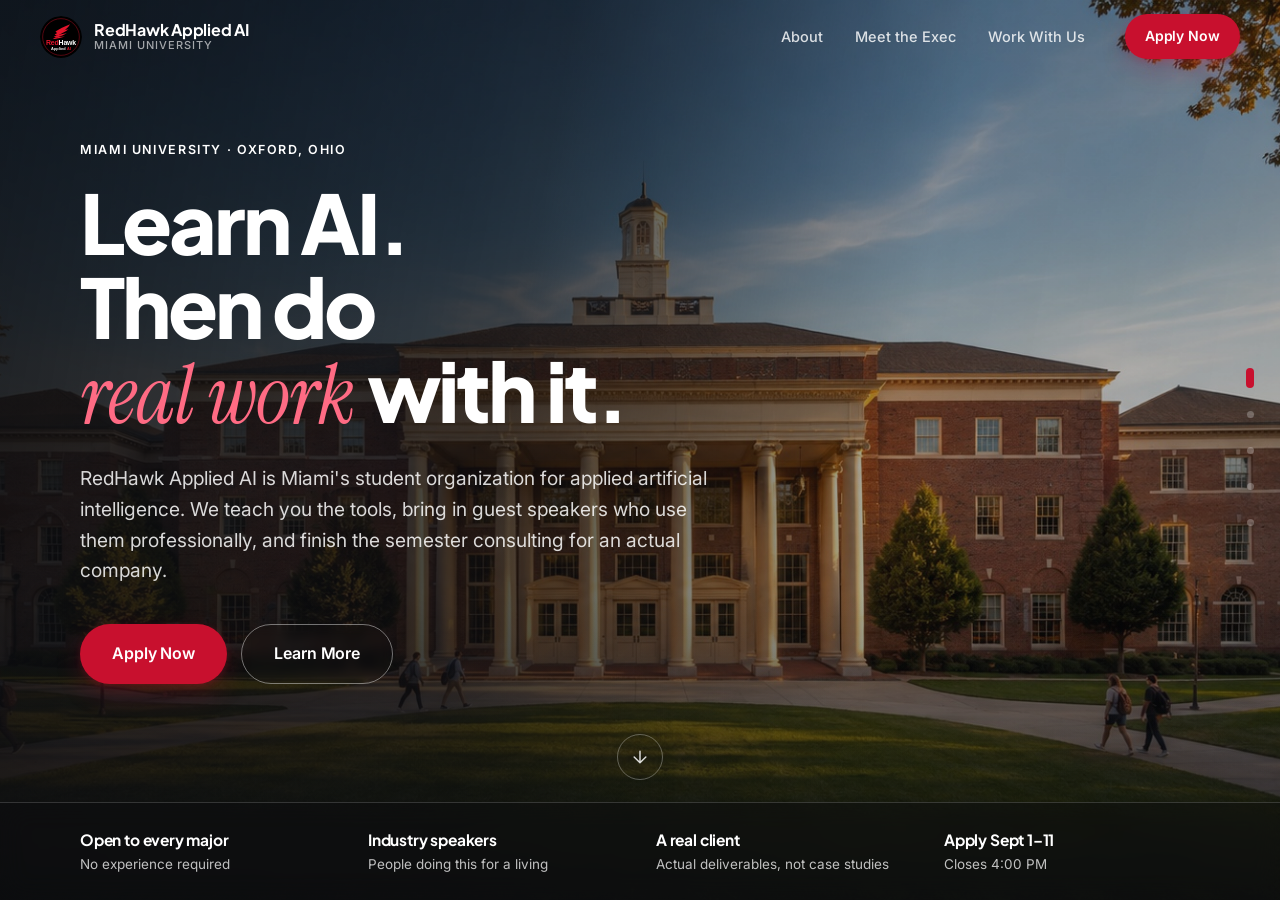
==== commit c53e58ef: "Add files via upload" ====
--- a/index.html
+++ b/index.html
@@ -1,465 +1,452 @@
-<!DOCTYPE html>
-<html lang="en">
-<head>
-<meta charset="UTF-8">
-<meta name="viewport" content="width=device-width, initial-scale=1.0">
-<title>RedHawk Applied AI · Miami University</title>
-<meta name="description" content="RedHawk Applied AI is Miami University's applied AI consulting organization. Students learn to build with AI, hear from industry practitioners, and deliver real work for a real client.">
-<meta property="og:title" content="RedHawk Applied AI · Miami University">
-<meta property="og:description" content="Learn AI. Hear from practitioners. Deliver real client work.">
-<meta property="og:type" content="website">
-<!-- og:image/twitter:image need an absolute URL to actually render in link
-     previews (relative paths are ignored by most scrapers) — swap these to
-     https://redhawkappliedai.club/assets/social-cover.jpg once redeployed. -->
-<meta property="og:image" content="assets/social-cover.jpg">
-<meta property="og:image:width" content="1731">
-<meta property="og:image:height" content="909">
-<meta name="twitter:card" content="summary_large_image">
-<meta name="twitter:title" content="RedHawk Applied AI · Miami University">
-<meta name="twitter:description" content="Learn AI. Hear from practitioners. Deliver real client work.">
-<meta name="twitter:image" content="assets/social-cover.jpg">
-<link rel="icon" href="assets/logo.svg">
-<link rel="apple-touch-icon" href="assets/apple-touch-icon.png">
-<link rel="preconnect" href="https://fonts.googleapis.com">
-<link rel="preconnect" href="https://fonts.gstatic.com" crossorigin>
-<link href="https://fonts.googleapis.com/css2?family=Plus+Jakarta+Sans:wght@500;600;700;800&family=Inter:wght@400;450;500;600&family=Instrument+Serif:ital@0;1&display=swap" rel="stylesheet">
-<link rel="stylesheet" href="styles.css">
-<script>
-  /* Set before first paint: reveal animations only apply when JS is alive.
-     If this never runs, .reveal content renders plainly visible instead of
-     being stuck at opacity 0. */
-  document.documentElement.classList.add('js');
-</script>
-</head>
-<body>
-
-<a class="skip-link" href="#main">Skip to main content</a>
-
-<header class="topnav" id="topnav">
-  <a href="#hero" class="brand" aria-label="RedHawk Applied AI home">
-    <img src="assets/logo.svg" alt="" class="brand-logo" width="40" height="40">
-    <span class="brand-text">
-      <span class="brand-name">RedHawk Applied AI</span>
-      <span class="brand-sub">Miami University</span>
-    </span>
-  </a>
-  <nav class="topnav-links" aria-label="Primary">
-    <a href="#about">About</a>
-    <a href="#team">Meet the Exec</a>
-    <a href="#partner">Work With Us</a>
-  </nav>
-  <a href="#interest" class="btn btn-primary btn-sm topnav-cta">Join the Interest List</a>
-  <button class="nav-toggle" id="navToggle" aria-label="Open navigation menu" aria-expanded="false" aria-controls="mobileMenu">
-    <span></span><span></span><span></span>
-  </button>
-</header>
-
-<div class="mobile-menu" id="mobileMenu" aria-hidden="true">
-  <a href="#about">About</a>
-  <a href="#team">Meet the Exec</a>
-  <a href="#partner">Work With Us</a>
-  <a href="#interest" class="btn btn-primary">Join the Interest List</a>
-</div>
-
-<nav class="scroll-rail" aria-label="Section navigation">
-  <button data-target="hero"     class="rail-dot is-active" aria-label="Introduction"><span class="rail-tip">Intro</span></button>
-  <button data-target="about"    class="rail-dot" aria-label="About"><span class="rail-tip">About</span></button>
-  <button data-target="team"     class="rail-dot" aria-label="Meet the exec"><span class="rail-tip">Meet the Exec</span></button>
-  <button data-target="interest" class="rail-dot" aria-label="Join"><span class="rail-tip">Join</span></button>
-  <button data-target="partner"  class="rail-dot" aria-label="Work with us"><span class="rail-tip">Work With Us</span></button>
-</nav>
-
-<main id="main">
-<div class="snap" id="snap">
-
-  <!-- ═══════════ HERO ═══════════ -->
-  <section class="panel hero" id="hero">
-    <img class="hero-photo"
-         src="assets/hero-campus-v2.jpg"
-         alt="A Georgian-style academic building with a white cupola on Miami University's campus at golden hour, Oxford, Ohio"
-         width="1672" height="941"
-         fetchpriority="high">
-    <div class="hero-scrim" aria-hidden="true"></div>
-
-    <div class="wrap hero-wrap">
-      <div class="hero-copy">
-        <p class="kicker kicker-light reveal">Miami University &middot; Oxford, Ohio</p>
-        <h1 class="hero-title reveal">
-          Learn AI.<br>
-          Then do<br>
-          <em>real work</em> with it.
-        </h1>
-        <p class="hero-lede reveal">
-          RedHawk Applied AI is Miami's student organization for applied artificial
-          intelligence. We teach you the tools, bring in guest speakers who use them
-          professionally, and finish the semester consulting for an actual company.
-        </p>
-        <div class="hero-actions reveal">
-          <a href="#interest" class="btn btn-primary btn-lg">Join the Interest List</a>
-          <a href="#about" class="btn btn-outline-light btn-lg">Learn More</a>
-        </div>
-      </div>
-    </div>
-
-    <div class="hero-bar">
-      <div class="wrap hero-bar-inner">
-        <div class="hbar-item"><strong>Open to every major</strong><span>No experience required</span></div>
-        <div class="hbar-item"><strong>Industry speakers</strong><span>People doing this for a living</span></div>
-        <div class="hbar-item"><strong>A real client</strong><span>Actual deliverables, not case studies</span></div>
-      </div>
-    </div>
-
-    <button class="scroll-cue" data-scroll-to="about" aria-label="Scroll to About section">
-      <svg width="20" height="20" viewBox="0 0 24 24" fill="none" stroke="currentColor" stroke-width="1.75" stroke-linecap="round" stroke-linejoin="round"><path d="M12 5v14M5 12l7 7 7-7"/></svg>
-    </button>
-  </section>
-
-  <!-- ═══════════ ABOUT (combined: who we are + what you gain + how it works) ═══════════ -->
-  <section class="panel panel-light panel-dynamic" id="about">
-    <canvas class="about-bg" id="aboutGrid" aria-hidden="true"></canvas>
-    <div class="wrap">
-      <div class="split">
-        <div class="split-text">
-          <p class="kicker reveal"><span class="kicker-num">01</span> About Us</p>
-          <h2 class="h2 reveal">A place to actually get good at this.</h2>
-          <p class="lede reveal">
-            Most students learn AI in fragments, a video here, an assignment there.
-            We built a structured path instead: real instruction, direct exposure to
-            people applying AI professionally, and a live client project to close it out.
-            No technical background required.
-          </p>
-          <blockquote class="pull reveal">
-            <p>We'd rather graduate ten students who can genuinely do the work than a hundred who sat through slides.</p>
-          </blockquote>
-        </div>
-        <div class="split-media reveal">
-          <div class="tool-card">
-            <p class="tool-card-label">Tools You'll Learn</p>
-            <div class="tool-grid">
-              <!-- Real brand marks (Simple Icons, MIT-licensed) for Claude, ChatGPT, Vercel, GitHub.
-                   Manus and Base44 aren't in that library, so their icons are cropped from
-                   each vendor's own site art (Manus: favicon, rasterized + inverted to white;
-                   Base44: sun mark cropped from their brand lockup, transparent PNG). -->
-              <div class="tool-badge" style="--tb: #D97757;">
-                <span class="tool-mark"><svg viewBox="0 0 24 24" fill="currentColor" aria-hidden="true"><path d="m4.7144 15.9555 4.7174-2.6471.079-.2307-.079-.1275h-.2307l-.7893-.0486-2.6956-.0729-2.3375-.0971-2.2646-.1214-.5707-.1215-.5343-.7042.0546-.3522.4797-.3218.686.0608 1.5179.1032 2.2767.1578 1.6514.0972 2.4468.255h.3886l.0546-.1579-.1336-.0971-.1032-.0972L6.973 9.8356l-2.55-1.6879-1.3356-.9714-.7225-.4918-.3643-.4614-.1578-1.0078.6557-.7225.8803.0607.2246.0607.8925.686 1.9064 1.4754 2.4893 1.8336.3643.3035.1457-.1032.0182-.0728-.164-.2733-1.3539-2.4467-1.445-2.4893-.6435-1.032-.17-.6194c-.0607-.255-.1032-.4674-.1032-.7285L6.287.1335 6.6997 0l.9957.1336.419.3642.6192 1.4147 1.0018 2.2282 1.5543 3.0296.4553.8985.2429.8318.091.255h.1579v-.1457l.1275-1.706.2368-2.0947.2307-2.6957.0789-.7589.3764-.9107.7468-.4918.5828.2793.4797.686-.0668.4433-.2853 1.8517-.5586 2.9021-.3643 1.9429h.2125l.2429-.2429.9835-1.3053 1.6514-2.0643.7286-.8196.85-.9046.5464-.4311h1.0321l.759 1.1293-.34 1.1657-1.0625 1.3478-.8804 1.1414-1.2628 1.7-.7893 1.36.0729.1093.1882-.0183 2.8535-.607 1.5421-.2794 1.8396-.3157.8318.3886.091.3946-.3278.8075-1.967.4857-2.3072.4614-3.4364.8136-.0425.0304.0486.0607 1.5482.1457.6618.0364h1.621l3.0175.2247.7892.522.4736.6376-.079.4857-1.2142.6193-1.6393-.3886-3.825-.9107-1.3113-.3279h-.1822v.1093l1.0929 1.0686 2.0035 1.8092 2.5075 2.3314.1275.5768-.3218.4554-.34-.0486-2.2039-1.6575-.85-.7468-1.9246-1.621h-.1275v.17l.4432.6496 2.3436 3.5214.1214 1.0807-.17.3521-.6071.2125-.6679-.1214-1.3721-1.9246L14.38 17.959l-1.1414-1.9428-.1397.079-.674 7.2552-.3156.3703-.7286.2793-.6071-.4614-.3218-.7468.3218-1.4753.3886-1.9246.3157-1.53.2853-1.9004.17-.6314-.0121-.0425-.1397.0182-1.4328 1.9672-2.1796 2.9446-1.7243 1.8456-.4128.164-.7164-.3704.0667-.6618.4008-.5889 2.386-3.0357 1.4389-1.882.929-1.0868-.0062-.1579h-.0546l-6.3385 4.1164-1.1293.1457-.4857-.4554.0608-.7467.2307-.2429 1.9064-1.3114Z"/></svg></span>
-                <span class="tool-name">Claude</span>
-              </div>
-              <div class="tool-badge" style="--tb: #10A37F;">
-                <span class="tool-mark"><svg viewBox="0 0 24 24" fill="currentColor" aria-hidden="true"><path d="M22.2819 9.8211a5.9847 5.9847 0 0 0-.5157-4.9108 6.0462 6.0462 0 0 0-6.5098-2.9A6.0651 6.0651 0 0 0 4.9807 4.1818a5.9847 5.9847 0 0 0-3.9977 2.9 6.0462 6.0462 0 0 0 .7427 7.0966 5.98 5.98 0 0 0 .511 4.9107 6.051 6.051 0 0 0 6.5146 2.9001A5.9847 5.9847 0 0 0 13.2599 24a6.0557 6.0557 0 0 0 5.7718-4.2058 5.9894 5.9894 0 0 0 3.9977-2.9001 6.0557 6.0557 0 0 0-.7475-7.0729zm-9.022 12.6081a4.4755 4.4755 0 0 1-2.8764-1.0408l.1419-.0804 4.7783-2.7582a.7948.7948 0 0 0 .3927-.6813v-6.7369l2.02 1.1686a.071.071 0 0 1 .038.052v5.5826a4.504 4.504 0 0 1-4.4945 4.4944zm-9.6607-4.1254a4.4708 4.4708 0 0 1-.5346-3.0137l.142.0852 4.783 2.7582a.7712.7712 0 0 0 .7806 0l5.8428-3.3685v2.3324a.0804.0804 0 0 1-.0332.0615L9.74 19.9502a4.4992 4.4992 0 0 1-6.1408-1.6464zM2.3408 7.8956a4.485 4.485 0 0 1 2.3655-1.9728V11.6a.7664.7664 0 0 0 .3879.6765l5.8144 3.3543-2.0201 1.1685a.0757.0757 0 0 1-.071 0l-4.8303-2.7865A4.504 4.504 0 0 1 2.3408 7.872zm16.5963 3.8558L13.1038 8.364 15.1192 7.2a.0757.0757 0 0 1 .071 0l4.8303 2.7913a4.4944 4.4944 0 0 1-.6765 8.1042v-5.6772a.79.79 0 0 0-.407-.667zm2.0107-3.0231l-.142-.0852-4.7735-2.7818a.7759.7759 0 0 0-.7854 0L9.409 9.2297V6.8974a.0662.0662 0 0 1 .0284-.0615l4.8303-2.7866a4.4992 4.4992 0 0 1 6.6802 4.66zM8.3065 12.863l-2.02-1.1638a.0804.0804 0 0 1-.038-.0567V6.0742a4.4992 4.4992 0 0 1 7.3757-3.4537l-.142.0805L8.704 5.459a.7948.7948 0 0 0-.3927.6813zm1.0976-2.3654l2.602-1.4998 2.6069 1.4998v2.9994l-2.5974 1.4997-2.6067-1.4997Z"/></svg></span>
-                <span class="tool-name">ChatGPT</span>
-              </div>
-              <div class="tool-badge" style="--tb: #343229;">
-                <span class="tool-mark"><img src="assets/tool-logos/manus-icon-white.png" alt="" class="tool-mark-img"></span>
-                <span class="tool-name">Manus</span>
-              </div>
-              <div class="tool-badge" style="--tb: #000000;">
-                <span class="tool-mark"><svg viewBox="0 0 24 24" fill="currentColor" aria-hidden="true"><path d="m12 1.608 12 20.784H0Z"/></svg></span>
-                <span class="tool-name">Vercel</span>
-              </div>
-              <div class="tool-badge" style="--tb: #181717;">
-                <span class="tool-mark"><svg viewBox="0 0 24 24" fill="currentColor" aria-hidden="true"><path d="M12 .297c-6.63 0-12 5.373-12 12 0 5.303 3.438 9.8 8.205 11.385.6.113.82-.258.82-.577 0-.285-.01-1.04-.015-2.04-3.338.724-4.042-1.61-4.042-1.61C4.422 18.07 3.633 17.7 3.633 17.7c-1.087-.744.084-.729.084-.729 1.205.084 1.838 1.236 1.838 1.236 1.07 1.835 2.809 1.305 3.495.998.108-.776.417-1.305.76-1.605-2.665-.3-5.466-1.332-5.466-5.93 0-1.31.465-2.38 1.235-3.22-.135-.303-.54-1.523.105-3.176 0 0 1.005-.322 3.3 1.23.96-.267 1.98-.399 3-.405 1.02.006 2.04.138 3 .405 2.28-1.552 3.285-1.23 3.285-1.23.645 1.653.24 2.873.12 3.176.765.84 1.23 1.91 1.23 3.22 0 4.61-2.805 5.625-5.475 5.92.42.36.81 1.096.81 2.22 0 1.606-.015 2.896-.015 3.286 0 .315.21.69.825.57C20.565 22.092 24 17.592 24 12.297c0-6.627-5.373-12-12-12"/></svg></span>
-                <span class="tool-name">GitHub</span>
-              </div>
-              <div class="tool-badge" style="--tb: #F58613;">
-                <span class="tool-mark"><img src="assets/tool-logos/base44-icon-white.png" alt="" class="tool-mark-img"></span>
-                <span class="tool-name">Base44</span>
-              </div>
-            </div>
-          </div>
-        </div>
-      </div>
-
-      <div class="phase-row phase-row-tight">
-        <article class="phase reveal">
-          <div class="phase-icon" aria-hidden="true">
-            <svg viewBox="0 0 24 24" fill="none" stroke="currentColor" stroke-width="1.5" stroke-linecap="round" stroke-linejoin="round"><path d="M12 3L2 8l10 5 10-5-10-5z"/><path d="M2 14l10 5 10-5"/></svg>
-          </div>
-          <h3>Learn the tools</h3>
-          <p>Hands-on instruction with the AI systems people actually use at work, starting from zero and building to genuine capability.</p>
-        </article>
-
-        <div class="phase-link" aria-hidden="true"></div>
-
-        <article class="phase reveal">
-          <div class="phase-icon" aria-hidden="true">
-            <svg viewBox="0 0 24 24" fill="none" stroke="currentColor" stroke-width="1.5" stroke-linecap="round" stroke-linejoin="round"><path d="M17 21v-2a4 4 0 00-4-4H6a4 4 0 00-4 4v2"/><circle cx="9.5" cy="7" r="4"/><path d="M22 21v-2a4 4 0 00-3-3.87"/></svg>
-          </div>
-          <h3>Hear from practitioners</h3>
-          <p>Guest speakers who apply AI professionally: what the work really looks like, and what they hire for.</p>
-        </article>
-
-        <div class="phase-link" aria-hidden="true"></div>
-
-        <article class="phase reveal">
-          <div class="phase-icon" aria-hidden="true">
-            <svg viewBox="0 0 24 24" fill="none" stroke="currentColor" stroke-width="1.5" stroke-linecap="round" stroke-linejoin="round"><path d="M20 7h-9M14 17H5"/><circle cx="17" cy="17" r="3"/><circle cx="7" cy="7" r="3"/></svg>
-          </div>
-          <h3>Consult for a real client</h3>
-          <p>The semester closes with a live engagement: a real organization, a real problem, work you actually hand over.</p>
-        </article>
-      </div>
-    </div>
-  </section>
-
-  <!-- ═══════════ TEAM / MEET THE EXEC (moved up, full-bleed background) ═══════════ -->
-  <section class="panel team-panel" id="team">
-    <div class="team-bg" aria-hidden="true">
-      <img src="assets/farmer-school-empty.jpg" alt="" width="474" height="378">
-    </div>
-    <div class="wrap wrap-wide">
-      <header class="sec-head">
-        <p class="kicker kicker-light reveal"><span class="kicker-num">02</span> Meet the Exec</p>
-        <h2 class="h2 h2-light reveal">The people running it.</h2>
-        <p class="lede lede-light reveal">
-          Nine Miami students who decided this should exist, and then built it.
-        </p>
-      </header>
-
-      <div class="team-grid">
-
-        <!-- Crop tuning: add style="--focus: 50% 20%" to any <img> below.
-             2nd value = vertical anchor. Lower % shows more headroom. -->
-
-        <article class="member reveal">
-          <div class="member-photo">
-            <img src="assets/team/ryan-barone.jpg" alt="Ryan Barone" width="1000" height="1250" loading="lazy">
-          </div>
-          <div class="member-text">
-            <h3>Ryan Barone</h3>
-            <p class="member-role">President</p>
-          </div>
-          <a href="https://www.linkedin.com/in/ryan-barone-779047328/" class="li" target="_blank" rel="noopener noreferrer" aria-label="Ryan Barone on LinkedIn (opens in a new tab)">
-            <svg viewBox="0 0 24 24" fill="currentColor" aria-hidden="true"><path d="M20.45 20.45h-3.55v-5.57c0-1.33-.03-3.04-1.85-3.04-1.85 0-2.14 1.45-2.14 2.94v5.67H9.35V9h3.41v1.56h.05c.48-.9 1.64-1.85 3.38-1.85 3.6 0 4.27 2.37 4.27 5.46v6.28zM5.34 7.43a2.06 2.06 0 11.02-4.12 2.06 2.06 0 01-.02 4.12zM7.11 20.45H3.56V9h3.55v11.45z"/></svg>
-          </a>
-        </article>
-
-        <article class="member reveal">
-          <div class="member-photo">
-            <img src="assets/team/phoebe-towe.jpg" alt="Phoebe Towe" width="1000" height="1250" loading="lazy">
-          </div>
-          <div class="member-text">
-            <h3>Phoebe Towe</h3>
-            <p class="member-role">VP, Standards &amp; Internal Ops</p>
-          </div>
-          <a href="https://www.linkedin.com/in/phoebe-towe/" class="li" target="_blank" rel="noopener noreferrer" aria-label="Phoebe Towe on LinkedIn (opens in a new tab)">
-            <svg viewBox="0 0 24 24" fill="currentColor" aria-hidden="true"><path d="M20.45 20.45h-3.55v-5.57c0-1.33-.03-3.04-1.85-3.04-1.85 0-2.14 1.45-2.14 2.94v5.67H9.35V9h3.41v1.56h.05c.48-.9 1.64-1.85 3.38-1.85 3.6 0 4.27 2.37 4.27 5.46v6.28zM5.34 7.43a2.06 2.06 0 11.02-4.12 2.06 2.06 0 01-.02 4.12zM7.11 20.45H3.56V9h3.55v11.45z"/></svg>
-          </a>
-        </article>
-
-        <article class="member reveal">
-          <div class="member-photo">
-            <img src="assets/team/jackson-katona.jpg" alt="Jackson Katona" width="1000" height="1250" loading="lazy">
-          </div>
-          <div class="member-text">
-            <h3>Jackson Katona</h3>
-            <p class="member-role">Treasurer &amp; Dir. of Events</p>
-          </div>
-          <a href="https://www.linkedin.com/in/jackson-katona/" class="li" target="_blank" rel="noopener noreferrer" aria-label="Jackson Katona on LinkedIn (opens in a new tab)">
-            <svg viewBox="0 0 24 24" fill="currentColor" aria-hidden="true"><path d="M20.45 20.45h-3.55v-5.57c0-1.33-.03-3.04-1.85-3.04-1.85 0-2.14 1.45-2.14 2.94v5.67H9.35V9h3.41v1.56h.05c.48-.9 1.64-1.85 3.38-1.85 3.6 0 4.27 2.37 4.27 5.46v6.28zM5.34 7.43a2.06 2.06 0 11.02-4.12 2.06 2.06 0 01-.02 4.12zM7.11 20.45H3.56V9h3.55v11.45z"/></svg>
-          </a>
-        </article>
-
-        <article class="member reveal">
-          <div class="member-photo">
-            <img src="assets/team/jake-showalter.jpg" alt="Jake Showalter" width="1000" height="1250" loading="lazy">
-          </div>
-          <div class="member-text">
-            <h3>Jake Showalter</h3>
-            <p class="member-role">Dir. of New Member Education</p>
-          </div>
-          <a href="https://www.linkedin.com/in/jake-showalter/" class="li" target="_blank" rel="noopener noreferrer" aria-label="Jake Showalter on LinkedIn (opens in a new tab)">
-            <svg viewBox="0 0 24 24" fill="currentColor" aria-hidden="true"><path d="M20.45 20.45h-3.55v-5.57c0-1.33-.03-3.04-1.85-3.04-1.85 0-2.14 1.45-2.14 2.94v5.67H9.35V9h3.41v1.56h.05c.48-.9 1.64-1.85 3.38-1.85 3.6 0 4.27 2.37 4.27 5.46v6.28zM5.34 7.43a2.06 2.06 0 11.02-4.12 2.06 2.06 0 01-.02 4.12zM7.11 20.45H3.56V9h3.55v11.45z"/></svg>
-          </a>
-        </article>
-
-        <article class="member reveal">
-          <div class="member-photo">
-            <img src="assets/team/mallory-shroder.jpg" alt="Mallory Shroder" width="1000" height="1250" loading="lazy">
-          </div>
-          <div class="member-text">
-            <h3>Mallory Shroder</h3>
-            <p class="member-role">Dir. of New Member Education</p>
-          </div>
-          <a href="https://www.linkedin.com/in/mallory-shroder/" class="li" target="_blank" rel="noopener noreferrer" aria-label="Mallory Shroder on LinkedIn (opens in a new tab)">
-            <svg viewBox="0 0 24 24" fill="currentColor" aria-hidden="true"><path d="M20.45 20.45h-3.55v-5.57c0-1.33-.03-3.04-1.85-3.04-1.85 0-2.14 1.45-2.14 2.94v5.67H9.35V9h3.41v1.56h.05c.48-.9 1.64-1.85 3.38-1.85 3.6 0 4.27 2.37 4.27 5.46v6.28zM5.34 7.43a2.06 2.06 0 11.02-4.12 2.06 2.06 0 01-.02 4.12zM7.11 20.45H3.56V9h3.55v11.45z"/></svg>
-          </a>
-        </article>
-
-        <article class="member reveal">
-          <div class="member-photo">
-            <img src="assets/team/jackson-potter.jpg" alt="Jackson Potter" width="1000" height="1250" loading="lazy">
-          </div>
-          <div class="member-text">
-            <h3>Jackson Potter</h3>
-            <p class="member-role">Dir. of New Member Education</p>
-          </div>
-          <a href="https://www.linkedin.com/in/jackson-potter-39a792323/" class="li" target="_blank" rel="noopener noreferrer" aria-label="Jackson Potter on LinkedIn (opens in a new tab)">
-            <svg viewBox="0 0 24 24" fill="currentColor" aria-hidden="true"><path d="M20.45 20.45h-3.55v-5.57c0-1.33-.03-3.04-1.85-3.04-1.85 0-2.14 1.45-2.14 2.94v5.67H9.35V9h3.41v1.56h.05c.48-.9 1.64-1.85 3.38-1.85 3.6 0 4.27 2.37 4.27 5.46v6.28zM5.34 7.43a2.06 2.06 0 11.02-4.12 2.06 2.06 0 01-.02 4.12zM7.11 20.45H3.56V9h3.55v11.45z"/></svg>
-          </a>
-        </article>
-
-        <article class="member reveal">
-          <div class="member-photo">
-            <img src="assets/team/aidan-schmidt.jpg" alt="Aidan Schmidt" width="1000" height="1250" loading="lazy">
-          </div>
-          <div class="member-text">
-            <h3>Aidan Schmidt</h3>
-            <p class="member-role">Dir. of Consulting &amp; Corp. Relations</p>
-          </div>
-          <a href="https://www.linkedin.com/in/aidan-a-schmidt/" class="li" target="_blank" rel="noopener noreferrer" aria-label="Aidan Schmidt on LinkedIn (opens in a new tab)">
-            <svg viewBox="0 0 24 24" fill="currentColor" aria-hidden="true"><path d="M20.45 20.45h-3.55v-5.57c0-1.33-.03-3.04-1.85-3.04-1.85 0-2.14 1.45-2.14 2.94v5.67H9.35V9h3.41v1.56h.05c.48-.9 1.64-1.85 3.38-1.85 3.6 0 4.27 2.37 4.27 5.46v6.28zM5.34 7.43a2.06 2.06 0 11.02-4.12 2.06 2.06 0 01-.02 4.12zM7.11 20.45H3.56V9h3.55v11.45z"/></svg>
-          </a>
-        </article>
-
-        <article class="member reveal">
-          <div class="member-photo">
-            <img src="assets/team/jake-parilla.jpg" alt="Jake Parilla" width="1000" height="1250" loading="lazy">
-          </div>
-          <div class="member-text">
-            <h3>Jake Parilla</h3>
-            <p class="member-role">Director of Recruitment</p>
-          </div>
-          <a href="https://www.linkedin.com/in/jake-parilla-542517368/" class="li" target="_blank" rel="noopener noreferrer" aria-label="Jake Parilla on LinkedIn (opens in a new tab)">
-            <svg viewBox="0 0 24 24" fill="currentColor" aria-hidden="true"><path d="M20.45 20.45h-3.55v-5.57c0-1.33-.03-3.04-1.85-3.04-1.85 0-2.14 1.45-2.14 2.94v5.67H9.35V9h3.41v1.56h.05c.48-.9 1.64-1.85 3.38-1.85 3.6 0 4.27 2.37 4.27 5.46v6.28zM5.34 7.43a2.06 2.06 0 11.02-4.12 2.06 2.06 0 01-.02 4.12zM7.11 20.45H3.56V9h3.55v11.45z"/></svg>
-          </a>
-        </article>
-
-        <article class="member reveal">
-          <div class="member-photo">
-            <img src="assets/team/claire-richardson.jpg" alt="Claire Richardson" width="1000" height="1250" loading="lazy">
-          </div>
-          <div class="member-text">
-            <h3>Claire Richardson</h3>
-            <p class="member-role">Director of Marketing &amp; Merchandise</p>
-          </div>
-          <a href="https://www.linkedin.com/in/claire-richardson-406b46297/" class="li" target="_blank" rel="noopener noreferrer" aria-label="Claire Richardson on LinkedIn (opens in a new tab)">
-            <svg viewBox="0 0 24 24" fill="currentColor" aria-hidden="true"><path d="M20.45 20.45h-3.55v-5.57c0-1.33-.03-3.04-1.85-3.04-1.85 0-2.14 1.45-2.14 2.94v5.67H9.35V9h3.41v1.56h.05c.48-.9 1.64-1.85 3.38-1.85 3.6 0 4.27 2.37 4.27 5.46v6.28zM5.34 7.43a2.06 2.06 0 11.02-4.12 2.06 2.06 0 01-.02 4.12zM7.11 20.45H3.56V9h3.55v11.45z"/></svg>
-          </a>
-        </article>
-
-      </div>
-    </div>
-  </section>
-
-  <!-- ═══════════ INTEREST FORM (DARK) ═══════════ -->
-  <section class="panel panel-dark panel-tall" id="interest">
-    <div class="wrap">
-      <div class="form-layout">
-        <div class="form-copy">
-          <p class="kicker kicker-light reveal"><span class="kicker-num">03</span> Join Us</p>
-          <h2 class="h2 h2-light reveal">Get on the interest list.</h2>
-          <p class="lede lede-light reveal">
-            Fill this out and we'll reach out with meeting times, recruitment dates,
-            and everything you need to know before the semester starts.
-          </p>
-          <ul class="form-points reveal">
-            <li>Takes about a minute</li>
-            <li>No commitment, just gets you the details</li>
-          </ul>
-        </div>
-
-        <div class="form-embed reveal">
-          <!-- Live interest form. The ?embedded=true param is what makes Google
-               serve the chromeless version; the utm_* tracking params from the
-               link-in-bio URL are dropped since they don't apply here. -->
-          <iframe
-            id="interestForm"
-            src="about:blank"
-            data-form-src="https://docs.google.com/forms/d/e/1FAIpQLSehs3oqgi62ka-vU4-kvApwYRH0b05tXhEiJeGWHTAYCLoPqA/viewform?embedded=true"
-            title="RedHawk Applied AI interest form"
-            width="100%"
-            height="820"
-            frameborder="0"
-            marginheight="0"
-            marginwidth="0"
-            loading="lazy">Loading…</iframe>
-
-          <div class="form-fallback" id="formFallback">
-            <div class="ff-inner">
-              <svg width="34" height="34" viewBox="0 0 24 24" fill="none" stroke="currentColor" stroke-width="1.5" stroke-linecap="round" stroke-linejoin="round" aria-hidden="true"><path d="M4 4h16v16H4z"/><path d="M9 9h6M9 13h6M9 17h3"/></svg>
-              <p><strong>The interest form isn't loading.</strong></p>
-              <p class="ff-note">
-                You can open it directly instead:
-                <a href="https://docs.google.com/forms/d/e/1FAIpQLSehs3oqgi62ka-vU4-kvApwYRH0b05tXhEiJeGWHTAYCLoPqA/viewform" target="_blank" rel="noopener noreferrer">RedHawk Applied AI interest form</a>.
-              </p>
-            </div>
-          </div>
-        </div>
-      </div>
-    </div>
-  </section>
-
-  <!-- ═══════════ WORK WITH US (companies — deliberately the last content section) ═══════════ -->
-  <section class="panel panel-light panel-dynamic" id="partner">
-    <div class="partner-bg" aria-hidden="true"></div>
-    <div class="wrap">
-      <div class="split split-reverse">
-        <div class="split-text">
-          <p class="kicker reveal"><span class="kicker-num">04</span> Work With Us</p>
-          <h2 class="h2 reveal">The part that makes this different.</h2>
-          <p class="lede reveal">
-            Every semester ends the same way: our members work with a real organization
-            on a real problem, and deliver something that organization actually uses.
-          </p>
-          <ul class="check-list reveal">
-            <li><span class="check" aria-hidden="true"></span> A defined scope, agreed up front</li>
-            <li><span class="check" aria-hidden="true"></span> Teams working it across several weeks</li>
-            <li><span class="check" aria-hidden="true"></span> A final presentation to real stakeholders</li>
-          </ul>
-
-          <div class="partner-cta reveal">
-            <p>Run an organization with a problem worth solving? We work pro bono and we're always looking for the next client partner. Reach out to <strong>Aidan Schmidt</strong>, Director of Consulting &amp; Corporate Relations.</p>
-            <a href="mailto:schmi230@miamioh.edu?subject=Partnering%20with%20RedHawk%20Applied%20AI" class="btn btn-dark">Email Aidan Schmidt</a>
-          </div>
-        </div>
-        <div class="split-media reveal">
-          <figure class="photo-frame">
-            <img src="assets/farmer-school-crowd.jpg" alt="Students gathered in the Farmer School of Business atrium, Miami University" width="660" height="325" loading="lazy">
-            <figcaption>Farmer School of Business &middot; Miami University</figcaption>
-          </figure>
-        </div>
-      </div>
-    </div>
-  </section>
-
-  <!-- ═══════════ FOOTER ═══════════ -->
-  <footer class="site-footer">
-    <div class="wrap">
-      <div class="foot-top">
-        <div class="foot-brand">
-          <img src="assets/logo.svg" alt="" width="48" height="48">
-          <div>
-            <p class="foot-name">RedHawk Applied AI</p>
-            <p class="foot-org">Miami University &middot; Farmer School of Business</p>
-          </div>
-        </div>
-        <nav class="foot-nav" aria-label="Footer">
-          <a href="#about">About</a>
-          <a href="#team">Meet the Exec</a>
-          <a href="#interest">Join</a>
-          <a href="#partner">Work With Us</a>
-        </nav>
-        <div class="foot-social">
-          <a href="https://www.instagram.com/appliedai.miamiu" class="soc" aria-label="RedHawk Applied AI on Instagram" target="_blank" rel="noopener noreferrer">
-            <svg viewBox="0 0 24 24" fill="none" stroke="currentColor" stroke-width="1.6" aria-hidden="true"><rect x="3" y="3" width="18" height="18" rx="5"/><circle cx="12" cy="12" r="4"/><circle cx="17.5" cy="6.5" r=".9" fill="currentColor" stroke="none"/></svg>
-          </a>
-          <a href="https://www.linkedin.com/company/137064393/" class="soc" target="_blank" rel="noopener noreferrer" aria-label="RedHawk Applied AI on LinkedIn (opens in a new tab)">
-            <svg viewBox="0 0 24 24" fill="currentColor" aria-hidden="true"><path d="M20.45 20.45h-3.55v-5.57c0-1.33-.03-3.04-1.85-3.04-1.85 0-2.14 1.45-2.14 2.94v5.67H9.35V9h3.41v1.56h.05c.48-.9 1.64-1.85 3.38-1.85 3.6 0 4.27 2.37 4.27 5.46v6.28zM5.34 7.43a2.06 2.06 0 11.02-4.12 2.06 2.06 0 01-.02 4.12zM7.11 20.45H3.56V9h3.55v11.45z"/></svg>
-          </a>
-          <a href="mailto:schmi230@miamioh.edu" class="soc" aria-label="Email RedHawk Applied AI">
-            <svg viewBox="0 0 24 24" fill="none" stroke="currentColor" stroke-width="1.6" aria-hidden="true"><rect x="2.5" y="4.5" width="19" height="15" rx="2.5"/><path d="M3 7l9 6 9-6"/></svg>
-          </a>
-        </div>
-      </div>
-      <div class="foot-bottom">
-        <p>&copy; 2026 RedHawk Applied AI. A registered student organization at Miami University.</p>
-      </div>
-    </div>
-  </footer>
-
-</div>
-</main>
-
-<script src="script.js"></script>
-</body>
-</html>
+<!DOCTYPE html>
+<html lang="en">
+<head>
+<meta charset="UTF-8">
+<meta name="viewport" content="width=device-width, initial-scale=1.0">
+<title>RedHawk Applied AI · Miami University</title>
+<meta name="description" content="RedHawk Applied AI is Miami University's applied AI consulting organization. Students learn to build with AI, hear from industry practitioners, and deliver real work for a real client.">
+<meta property="og:title" content="RedHawk Applied AI · Miami University">
+<meta property="og:description" content="Learn AI. Hear from practitioners. Deliver real client work.">
+<meta property="og:type" content="website">
+<!-- og:image/twitter:image need an absolute URL to actually render in link
+     previews (relative paths are ignored by most scrapers) — swap these to
+     https://redhawkappliedai.club/assets/social-cover.jpg once redeployed. -->
+<meta property="og:image" content="assets/social-cover.jpg">
+<meta property="og:image:width" content="1731">
+<meta property="og:image:height" content="909">
+<meta name="twitter:card" content="summary_large_image">
+<meta name="twitter:title" content="RedHawk Applied AI · Miami University">
+<meta name="twitter:description" content="Learn AI. Hear from practitioners. Deliver real client work.">
+<meta name="twitter:image" content="assets/social-cover.jpg">
+<link rel="icon" href="assets/logo.svg">
+<link rel="apple-touch-icon" href="assets/apple-touch-icon.png">
+<link rel="preconnect" href="https://fonts.googleapis.com">
+<link rel="preconnect" href="https://fonts.gstatic.com" crossorigin>
+<link href="https://fonts.googleapis.com/css2?family=Plus+Jakarta+Sans:wght@500;600;700;800&family=Inter:wght@400;450;500;600&family=Instrument+Serif:ital@0;1&display=swap" rel="stylesheet">
+<link rel="stylesheet" href="styles.css">
+<script>
+  /* Set before first paint: reveal animations only apply when JS is alive.
+     If this never runs, .reveal content renders plainly visible instead of
+     being stuck at opacity 0. */
+  document.documentElement.classList.add('js');
+</script>
+</head>
+<body>
+
+<a class="skip-link" href="#main">Skip to main content</a>
+
+<header class="topnav" id="topnav">
+  <a href="#hero" class="brand" aria-label="RedHawk Applied AI home">
+    <img src="assets/logo.svg" alt="" class="brand-logo" width="40" height="40">
+    <span class="brand-text">
+      <span class="brand-name">RedHawk Applied AI</span>
+      <span class="brand-sub">Miami University</span>
+    </span>
+  </a>
+  <nav class="topnav-links" aria-label="Primary">
+    <a href="#about">About</a>
+    <a href="#team">Meet the Exec</a>
+    <a href="#partner">Work With Us</a>
+  </nav>
+  <a href="https://forms.gle/FGVftUjYrNFEQFHz5" target="_blank" rel="noopener noreferrer" class="btn btn-primary btn-sm topnav-cta">Apply Now</a>
+  <button class="nav-toggle" id="navToggle" aria-label="Open navigation menu" aria-expanded="false" aria-controls="mobileMenu">
+    <span></span><span></span><span></span>
+  </button>
+</header>
+
+<div class="mobile-menu" id="mobileMenu" aria-hidden="true">
+  <a href="#about">About</a>
+  <a href="#team">Meet the Exec</a>
+  <a href="#partner">Work With Us</a>
+  <a href="https://forms.gle/FGVftUjYrNFEQFHz5" target="_blank" rel="noopener noreferrer" class="btn btn-primary">Apply Now</a>
+</div>
+
+<nav class="scroll-rail" aria-label="Section navigation">
+  <button data-target="hero"     class="rail-dot is-active" aria-label="Introduction"><span class="rail-tip">Intro</span></button>
+  <button data-target="about"    class="rail-dot" aria-label="About"><span class="rail-tip">About</span></button>
+  <button data-target="team"     class="rail-dot" aria-label="Meet the exec"><span class="rail-tip">Meet the Exec</span></button>
+  <button data-target="interest" class="rail-dot" aria-label="Apply"><span class="rail-tip">Apply</span></button>
+  <button data-target="partner"  class="rail-dot" aria-label="Work with us"><span class="rail-tip">Work With Us</span></button>
+</nav>
+
+<main id="main">
+<div class="snap" id="snap">
+
+  <!-- ═══════════ HERO ═══════════ -->
+  <section class="panel hero" id="hero">
+    <img class="hero-photo"
+         src="assets/hero-campus-v2.jpg"
+         alt="A Georgian-style academic building with a white cupola on Miami University's campus at golden hour, Oxford, Ohio"
+         width="1672" height="941"
+         fetchpriority="high">
+    <div class="hero-scrim" aria-hidden="true"></div>
+
+    <div class="wrap hero-wrap">
+      <div class="hero-copy">
+        <p class="kicker kicker-light reveal">Miami University &middot; Oxford, Ohio</p>
+        <h1 class="hero-title reveal">
+          Learn AI.<br>
+          Then do<br>
+          <em>real work</em> with it.
+        </h1>
+        <p class="hero-lede reveal">
+          RedHawk Applied AI is Miami's student organization for applied artificial
+          intelligence. We teach you the tools, bring in guest speakers who use them
+          professionally, and finish the semester consulting for an actual company.
+        </p>
+        <div class="hero-actions reveal">
+          <a href="https://forms.gle/FGVftUjYrNFEQFHz5" target="_blank" rel="noopener noreferrer" class="btn btn-primary btn-lg">Apply Now</a>
+          <a href="#about" class="btn btn-outline-light btn-lg">Learn More</a>
+        </div>
+      </div>
+    </div>
+
+    <div class="hero-bar">
+      <div class="wrap hero-bar-inner">
+        <div class="hbar-item"><strong>Open to every major</strong><span>No experience required</span></div>
+        <div class="hbar-item"><strong>Industry speakers</strong><span>People doing this for a living</span></div>
+        <div class="hbar-item"><strong>A real client</strong><span>Actual deliverables, not case studies</span></div>
+        <div class="hbar-item"><strong>Apply Sept 1&ndash;11</strong><span>Closes 4:00 PM</span></div>
+      </div>
+    </div>
+
+    <button class="scroll-cue" data-scroll-to="about" aria-label="Scroll to About section">
+      <svg width="20" height="20" viewBox="0 0 24 24" fill="none" stroke="currentColor" stroke-width="1.75" stroke-linecap="round" stroke-linejoin="round"><path d="M12 5v14M5 12l7 7 7-7"/></svg>
+    </button>
+  </section>
+
+  <!-- ═══════════ ABOUT (combined: who we are + what you gain + how it works) ═══════════ -->
+  <section class="panel panel-light panel-dynamic" id="about">
+    <canvas class="about-bg" id="aboutGrid" aria-hidden="true"></canvas>
+    <div class="wrap">
+      <div class="split">
+        <div class="split-text">
+          <p class="kicker reveal"><span class="kicker-num">01</span> About Us</p>
+          <h2 class="h2 reveal">A place to actually get good at this.</h2>
+          <p class="lede reveal">
+            Most students learn AI in fragments, a video here, an assignment there.
+            We built a structured path instead: real instruction, direct exposure to
+            people applying AI professionally, and a live client project to close it out.
+            No technical background required.
+          </p>
+          <blockquote class="pull reveal">
+            <p>We'd rather graduate ten students who can genuinely do the work than a hundred who sat through slides.</p>
+          </blockquote>
+        </div>
+        <div class="split-media reveal">
+          <div class="tool-card">
+            <p class="tool-card-label">Tools You'll Learn</p>
+            <div class="tool-grid">
+              <!-- Real brand marks (Simple Icons, MIT-licensed) for Claude, ChatGPT, Vercel, GitHub.
+                   Manus and Base44 aren't in that library, so their icons are cropped from
+                   each vendor's own site art (Manus: favicon, rasterized + inverted to white;
+                   Base44: sun mark cropped from their brand lockup, transparent PNG). -->
+              <div class="tool-badge" style="--tb: #D97757;">
+                <span class="tool-mark"><svg viewBox="0 0 24 24" fill="currentColor" aria-hidden="true"><path d="m4.7144 15.9555 4.7174-2.6471.079-.2307-.079-.1275h-.2307l-.7893-.0486-2.6956-.0729-2.3375-.0971-2.2646-.1214-.5707-.1215-.5343-.7042.0546-.3522.4797-.3218.686.0608 1.5179.1032 2.2767.1578 1.6514.0972 2.4468.255h.3886l.0546-.1579-.1336-.0971-.1032-.0972L6.973 9.8356l-2.55-1.6879-1.3356-.9714-.7225-.4918-.3643-.4614-.1578-1.0078.6557-.7225.8803.0607.2246.0607.8925.686 1.9064 1.4754 2.4893 1.8336.3643.3035.1457-.1032.0182-.0728-.164-.2733-1.3539-2.4467-1.445-2.4893-.6435-1.032-.17-.6194c-.0607-.255-.1032-.4674-.1032-.7285L6.287.1335 6.6997 0l.9957.1336.419.3642.6192 1.4147 1.0018 2.2282 1.5543 3.0296.4553.8985.2429.8318.091.255h.1579v-.1457l.1275-1.706.2368-2.0947.2307-2.6957.0789-.7589.3764-.9107.7468-.4918.5828.2793.4797.686-.0668.4433-.2853 1.8517-.5586 2.9021-.3643 1.9429h.2125l.2429-.2429.9835-1.3053 1.6514-2.0643.7286-.8196.85-.9046.5464-.4311h1.0321l.759 1.1293-.34 1.1657-1.0625 1.3478-.8804 1.1414-1.2628 1.7-.7893 1.36.0729.1093.1882-.0183 2.8535-.607 1.5421-.2794 1.8396-.3157.8318.3886.091.3946-.3278.8075-1.967.4857-2.3072.4614-3.4364.8136-.0425.0304.0486.0607 1.5482.1457.6618.0364h1.621l3.0175.2247.7892.522.4736.6376-.079.4857-1.2142.6193-1.6393-.3886-3.825-.9107-1.3113-.3279h-.1822v.1093l1.0929 1.0686 2.0035 1.8092 2.5075 2.3314.1275.5768-.3218.4554-.34-.0486-2.2039-1.6575-.85-.7468-1.9246-1.621h-.1275v.17l.4432.6496 2.3436 3.5214.1214 1.0807-.17.3521-.6071.2125-.6679-.1214-1.3721-1.9246L14.38 17.959l-1.1414-1.9428-.1397.079-.674 7.2552-.3156.3703-.7286.2793-.6071-.4614-.3218-.7468.3218-1.4753.3886-1.9246.3157-1.53.2853-1.9004.17-.6314-.0121-.0425-.1397.0182-1.4328 1.9672-2.1796 2.9446-1.7243 1.8456-.4128.164-.7164-.3704.0667-.6618.4008-.5889 2.386-3.0357 1.4389-1.882.929-1.0868-.0062-.1579h-.0546l-6.3385 4.1164-1.1293.1457-.4857-.4554.0608-.7467.2307-.2429 1.9064-1.3114Z"/></svg></span>
+                <span class="tool-name">Claude</span>
+              </div>
+              <div class="tool-badge" style="--tb: #10A37F;">
+                <span class="tool-mark"><svg viewBox="0 0 24 24" fill="currentColor" aria-hidden="true"><path d="M22.2819 9.8211a5.9847 5.9847 0 0 0-.5157-4.9108 6.0462 6.0462 0 0 0-6.5098-2.9A6.0651 6.0651 0 0 0 4.9807 4.1818a5.9847 5.9847 0 0 0-3.9977 2.9 6.0462 6.0462 0 0 0 .7427 7.0966 5.98 5.98 0 0 0 .511 4.9107 6.051 6.051 0 0 0 6.5146 2.9001A5.9847 5.9847 0 0 0 13.2599 24a6.0557 6.0557 0 0 0 5.7718-4.2058 5.9894 5.9894 0 0 0 3.9977-2.9001 6.0557 6.0557 0 0 0-.7475-7.0729zm-9.022 12.6081a4.4755 4.4755 0 0 1-2.8764-1.0408l.1419-.0804 4.7783-2.7582a.7948.7948 0 0 0 .3927-.6813v-6.7369l2.02 1.1686a.071.071 0 0 1 .038.052v5.5826a4.504 4.504 0 0 1-4.4945 4.4944zm-9.6607-4.1254a4.4708 4.4708 0 0 1-.5346-3.0137l.142.0852 4.783 2.7582a.7712.7712 0 0 0 .7806 0l5.8428-3.3685v2.3324a.0804.0804 0 0 1-.0332.0615L9.74 19.9502a4.4992 4.4992 0 0 1-6.1408-1.6464zM2.3408 7.8956a4.485 4.485 0 0 1 2.3655-1.9728V11.6a.7664.7664 0 0 0 .3879.6765l5.8144 3.3543-2.0201 1.1685a.0757.0757 0 0 1-.071 0l-4.8303-2.7865A4.504 4.504 0 0 1 2.3408 7.872zm16.5963 3.8558L13.1038 8.364 15.1192 7.2a.0757.0757 0 0 1 .071 0l4.8303 2.7913a4.4944 4.4944 0 0 1-.6765 8.1042v-5.6772a.79.79 0 0 0-.407-.667zm2.0107-3.0231l-.142-.0852-4.7735-2.7818a.7759.7759 0 0 0-.7854 0L9.409 9.2297V6.8974a.0662.0662 0 0 1 .0284-.0615l4.8303-2.7866a4.4992 4.4992 0 0 1 6.6802 4.66zM8.3065 12.863l-2.02-1.1638a.0804.0804 0 0 1-.038-.0567V6.0742a4.4992 4.4992 0 0 1 7.3757-3.4537l-.142.0805L8.704 5.459a.7948.7948 0 0 0-.3927.6813zm1.0976-2.3654l2.602-1.4998 2.6069 1.4998v2.9994l-2.5974 1.4997-2.6067-1.4997Z"/></svg></span>
+                <span class="tool-name">ChatGPT</span>
+              </div>
+              <div class="tool-badge" style="--tb: #343229;">
+                <span class="tool-mark"><img src="assets/tool-logos/manus-icon-white.png" alt="" class="tool-mark-img"></span>
+                <span class="tool-name">Manus</span>
+              </div>
+              <div class="tool-badge" style="--tb: #000000;">
+                <span class="tool-mark"><svg viewBox="0 0 24 24" fill="currentColor" aria-hidden="true"><path d="m12 1.608 12 20.784H0Z"/></svg></span>
+                <span class="tool-name">Vercel</span>
+              </div>
+              <div class="tool-badge" style="--tb: #181717;">
+                <span class="tool-mark"><svg viewBox="0 0 24 24" fill="currentColor" aria-hidden="true"><path d="M12 .297c-6.63 0-12 5.373-12 12 0 5.303 3.438 9.8 8.205 11.385.6.113.82-.258.82-.577 0-.285-.01-1.04-.015-2.04-3.338.724-4.042-1.61-4.042-1.61C4.422 18.07 3.633 17.7 3.633 17.7c-1.087-.744.084-.729.084-.729 1.205.084 1.838 1.236 1.838 1.236 1.07 1.835 2.809 1.305 3.495.998.108-.776.417-1.305.76-1.605-2.665-.3-5.466-1.332-5.466-5.93 0-1.31.465-2.38 1.235-3.22-.135-.303-.54-1.523.105-3.176 0 0 1.005-.322 3.3 1.23.96-.267 1.98-.399 3-.405 1.02.006 2.04.138 3 .405 2.28-1.552 3.285-1.23 3.285-1.23.645 1.653.24 2.873.12 3.176.765.84 1.23 1.91 1.23 3.22 0 4.61-2.805 5.625-5.475 5.92.42.36.81 1.096.81 2.22 0 1.606-.015 2.896-.015 3.286 0 .315.21.69.825.57C20.565 22.092 24 17.592 24 12.297c0-6.627-5.373-12-12-12"/></svg></span>
+                <span class="tool-name">GitHub</span>
+              </div>
+              <div class="tool-badge" style="--tb: #F58613;">
+                <span class="tool-mark"><img src="assets/tool-logos/base44-icon-white.png" alt="" class="tool-mark-img"></span>
+                <span class="tool-name">Base44</span>
+              </div>
+            </div>
+          </div>
+        </div>
+      </div>
+
+      <div class="phase-row phase-row-tight">
+        <article class="phase reveal">
+          <div class="phase-icon" aria-hidden="true">
+            <svg viewBox="0 0 24 24" fill="none" stroke="currentColor" stroke-width="1.5" stroke-linecap="round" stroke-linejoin="round"><path d="M12 3L2 8l10 5 10-5-10-5z"/><path d="M2 14l10 5 10-5"/></svg>
+          </div>
+          <h3>Learn the tools</h3>
+          <p>Hands-on instruction with the AI systems people actually use at work, starting from zero and building to genuine capability.</p>
+        </article>
+
+        <div class="phase-link" aria-hidden="true"></div>
+
+        <article class="phase reveal">
+          <div class="phase-icon" aria-hidden="true">
+            <svg viewBox="0 0 24 24" fill="none" stroke="currentColor" stroke-width="1.5" stroke-linecap="round" stroke-linejoin="round"><path d="M17 21v-2a4 4 0 00-4-4H6a4 4 0 00-4 4v2"/><circle cx="9.5" cy="7" r="4"/><path d="M22 21v-2a4 4 0 00-3-3.87"/></svg>
+          </div>
+          <h3>Hear from practitioners</h3>
+          <p>Guest speakers who apply AI professionally: what the work really looks like, and what they hire for.</p>
+        </article>
+
+        <div class="phase-link" aria-hidden="true"></div>
+
+        <article class="phase reveal">
+          <div class="phase-icon" aria-hidden="true">
+            <svg viewBox="0 0 24 24" fill="none" stroke="currentColor" stroke-width="1.5" stroke-linecap="round" stroke-linejoin="round"><path d="M20 7h-9M14 17H5"/><circle cx="17" cy="17" r="3"/><circle cx="7" cy="7" r="3"/></svg>
+          </div>
+          <h3>Consult for a real client</h3>
+          <p>The semester closes with a live engagement: a real organization, a real problem, work you actually hand over.</p>
+        </article>
+      </div>
+    </div>
+  </section>
+
+  <!-- ═══════════ TEAM / MEET THE EXEC (moved up, full-bleed background) ═══════════ -->
+  <section class="panel team-panel" id="team">
+    <div class="team-bg" aria-hidden="true">
+      <img src="assets/farmer-school-empty.jpg" alt="" width="474" height="378">
+    </div>
+    <div class="wrap wrap-wide">
+      <header class="sec-head">
+        <p class="kicker kicker-light reveal"><span class="kicker-num">02</span> Meet the Exec</p>
+        <h2 class="h2 h2-light reveal">The people running it.</h2>
+        <p class="lede lede-light reveal">
+          Nine Miami students who decided this should exist, and then built it.
+        </p>
+      </header>
+
+      <div class="team-grid">
+
+        <!-- Crop tuning: add style="--focus: 50% 20%" to any <img> below.
+             2nd value = vertical anchor. Lower % shows more headroom. -->
+
+        <article class="member reveal">
+          <div class="member-photo">
+            <img src="assets/team/ryan-barone.jpg" alt="Ryan Barone" width="1000" height="1250" loading="lazy">
+          </div>
+          <div class="member-text">
+            <h3>Ryan Barone</h3>
+            <p class="member-role">President</p>
+          </div>
+          <a href="https://www.linkedin.com/in/ryan-barone-779047328/" class="li" target="_blank" rel="noopener noreferrer" aria-label="Ryan Barone on LinkedIn (opens in a new tab)">
+            <svg viewBox="0 0 24 24" fill="currentColor" aria-hidden="true"><path d="M20.45 20.45h-3.55v-5.57c0-1.33-.03-3.04-1.85-3.04-1.85 0-2.14 1.45-2.14 2.94v5.67H9.35V9h3.41v1.56h.05c.48-.9 1.64-1.85 3.38-1.85 3.6 0 4.27 2.37 4.27 5.46v6.28zM5.34 7.43a2.06 2.06 0 11.02-4.12 2.06 2.06 0 01-.02 4.12zM7.11 20.45H3.56V9h3.55v11.45z"/></svg>
+          </a>
+        </article>
+
+        <article class="member reveal">
+          <div class="member-photo">
+            <img src="assets/team/phoebe-towe.jpg" alt="Phoebe Towe" width="1000" height="1250" loading="lazy">
+          </div>
+          <div class="member-text">
+            <h3>Phoebe Towe</h3>
+            <p class="member-role">VP, Standards &amp; Internal Ops</p>
+          </div>
+          <a href="https://www.linkedin.com/in/phoebe-towe/" class="li" target="_blank" rel="noopener noreferrer" aria-label="Phoebe Towe on LinkedIn (opens in a new tab)">
+            <svg viewBox="0 0 24 24" fill="currentColor" aria-hidden="true"><path d="M20.45 20.45h-3.55v-5.57c0-1.33-.03-3.04-1.85-3.04-1.85 0-2.14 1.45-2.14 2.94v5.67H9.35V9h3.41v1.56h.05c.48-.9 1.64-1.85 3.38-1.85 3.6 0 4.27 2.37 4.27 5.46v6.28zM5.34 7.43a2.06 2.06 0 11.02-4.12 2.06 2.06 0 01-.02 4.12zM7.11 20.45H3.56V9h3.55v11.45z"/></svg>
+          </a>
+        </article>
+
+        <article class="member reveal">
+          <div class="member-photo">
+            <img src="assets/team/jackson-katona.jpg" alt="Jackson Katona" width="1000" height="1250" loading="lazy">
+          </div>
+          <div class="member-text">
+            <h3>Jackson Katona</h3>
+            <p class="member-role">Treasurer &amp; Dir. of Events</p>
+          </div>
+          <a href="https://www.linkedin.com/in/jackson-katona/" class="li" target="_blank" rel="noopener noreferrer" aria-label="Jackson Katona on LinkedIn (opens in a new tab)">
+            <svg viewBox="0 0 24 24" fill="currentColor" aria-hidden="true"><path d="M20.45 20.45h-3.55v-5.57c0-1.33-.03-3.04-1.85-3.04-1.85 0-2.14 1.45-2.14 2.94v5.67H9.35V9h3.41v1.56h.05c.48-.9 1.64-1.85 3.38-1.85 3.6 0 4.27 2.37 4.27 5.46v6.28zM5.34 7.43a2.06 2.06 0 11.02-4.12 2.06 2.06 0 01-.02 4.12zM7.11 20.45H3.56V9h3.55v11.45z"/></svg>
+          </a>
+        </article>
+
+        <article class="member reveal">
+          <div class="member-photo">
+            <img src="assets/team/jake-showalter.jpg" alt="Jake Showalter" width="1000" height="1250" loading="lazy">
+          </div>
+          <div class="member-text">
+            <h3>Jake Showalter</h3>
+            <p class="member-role">Dir. of New Member Education</p>
+          </div>
+          <a href="https://www.linkedin.com/in/jake-showalter/" class="li" target="_blank" rel="noopener noreferrer" aria-label="Jake Showalter on LinkedIn (opens in a new tab)">
+            <svg viewBox="0 0 24 24" fill="currentColor" aria-hidden="true"><path d="M20.45 20.45h-3.55v-5.57c0-1.33-.03-3.04-1.85-3.04-1.85 0-2.14 1.45-2.14 2.94v5.67H9.35V9h3.41v1.56h.05c.48-.9 1.64-1.85 3.38-1.85 3.6 0 4.27 2.37 4.27 5.46v6.28zM5.34 7.43a2.06 2.06 0 11.02-4.12 2.06 2.06 0 01-.02 4.12zM7.11 20.45H3.56V9h3.55v11.45z"/></svg>
+          </a>
+        </article>
+
+        <article class="member reveal">
+          <div class="member-photo">
+            <img src="assets/team/mallory-shroder.jpg" alt="Mallory Shroder" width="1000" height="1250" loading="lazy">
+          </div>
+          <div class="member-text">
+            <h3>Mallory Shroder</h3>
+            <p class="member-role">Dir. of New Member Education</p>
+          </div>
+          <a href="https://www.linkedin.com/in/mallory-shroder/" class="li" target="_blank" rel="noopener noreferrer" aria-label="Mallory Shroder on LinkedIn (opens in a new tab)">
+            <svg viewBox="0 0 24 24" fill="currentColor" aria-hidden="true"><path d="M20.45 20.45h-3.55v-5.57c0-1.33-.03-3.04-1.85-3.04-1.85 0-2.14 1.45-2.14 2.94v5.67H9.35V9h3.41v1.56h.05c.48-.9 1.64-1.85 3.38-1.85 3.6 0 4.27 2.37 4.27 5.46v6.28zM5.34 7.43a2.06 2.06 0 11.02-4.12 2.06 2.06 0 01-.02 4.12zM7.11 20.45H3.56V9h3.55v11.45z"/></svg>
+          </a>
+        </article>
+
+        <article class="member reveal">
+          <div class="member-photo">
+            <img src="assets/team/jackson-potter.jpg" alt="Jackson Potter" width="1000" height="1250" loading="lazy">
+          </div>
+          <div class="member-text">
+            <h3>Jackson Potter</h3>
+            <p class="member-role">Dir. of New Member Education</p>
+          </div>
+          <a href="https://www.linkedin.com/in/jackson-potter-39a792323/" class="li" target="_blank" rel="noopener noreferrer" aria-label="Jackson Potter on LinkedIn (opens in a new tab)">
+            <svg viewBox="0 0 24 24" fill="currentColor" aria-hidden="true"><path d="M20.45 20.45h-3.55v-5.57c0-1.33-.03-3.04-1.85-3.04-1.85 0-2.14 1.45-2.14 2.94v5.67H9.35V9h3.41v1.56h.05c.48-.9 1.64-1.85 3.38-1.85 3.6 0 4.27 2.37 4.27 5.46v6.28zM5.34 7.43a2.06 2.06 0 11.02-4.12 2.06 2.06 0 01-.02 4.12zM7.11 20.45H3.56V9h3.55v11.45z"/></svg>
+          </a>
+        </article>
+
+        <article class="member reveal">
+          <div class="member-photo">
+            <img src="assets/team/aidan-schmidt.jpg" alt="Aidan Schmidt" width="1000" height="1250" loading="lazy">
+          </div>
+          <div class="member-text">
+            <h3>Aidan Schmidt</h3>
+            <p class="member-role">Dir. of Consulting &amp; Corp. Relations</p>
+          </div>
+          <a href="https://www.linkedin.com/in/aidan-a-schmidt/" class="li" target="_blank" rel="noopener noreferrer" aria-label="Aidan Schmidt on LinkedIn (opens in a new tab)">
+            <svg viewBox="0 0 24 24" fill="currentColor" aria-hidden="true"><path d="M20.45 20.45h-3.55v-5.57c0-1.33-.03-3.04-1.85-3.04-1.85 0-2.14 1.45-2.14 2.94v5.67H9.35V9h3.41v1.56h.05c.48-.9 1.64-1.85 3.38-1.85 3.6 0 4.27 2.37 4.27 5.46v6.28zM5.34 7.43a2.06 2.06 0 11.02-4.12 2.06 2.06 0 01-.02 4.12zM7.11 20.45H3.56V9h3.55v11.45z"/></svg>
+          </a>
+        </article>
+
+        <article class="member reveal">
+          <div class="member-photo">
+            <img src="assets/team/jake-parilla.jpg" alt="Jake Parilla" width="1000" height="1250" loading="lazy">
+          </div>
+          <div class="member-text">
+            <h3>Jake Parilla</h3>
+            <p class="member-role">Director of Recruitment</p>
+          </div>
+          <a href="https://www.linkedin.com/in/jake-parilla-542517368/" class="li" target="_blank" rel="noopener noreferrer" aria-label="Jake Parilla on LinkedIn (opens in a new tab)">
+            <svg viewBox="0 0 24 24" fill="currentColor" aria-hidden="true"><path d="M20.45 20.45h-3.55v-5.57c0-1.33-.03-3.04-1.85-3.04-1.85 0-2.14 1.45-2.14 2.94v5.67H9.35V9h3.41v1.56h.05c.48-.9 1.64-1.85 3.38-1.85 3.6 0 4.27 2.37 4.27 5.46v6.28zM5.34 7.43a2.06 2.06 0 11.02-4.12 2.06 2.06 0 01-.02 4.12zM7.11 20.45H3.56V9h3.55v11.45z"/></svg>
+          </a>
+        </article>
+
+        <article class="member reveal">
+          <div class="member-photo">
+            <img src="assets/team/claire-richardson.jpg" alt="Claire Richardson" width="1000" height="1250" loading="lazy">
+          </div>
+          <div class="member-text">
+            <h3>Claire Richardson</h3>
+            <p class="member-role">Director of Marketing &amp; Merchandise</p>
+          </div>
+          <a href="https://www.linkedin.com/in/claire-richardson-406b46297/" class="li" target="_blank" rel="noopener noreferrer" aria-label="Claire Richardson on LinkedIn (opens in a new tab)">
+            <svg viewBox="0 0 24 24" fill="currentColor" aria-hidden="true"><path d="M20.45 20.45h-3.55v-5.57c0-1.33-.03-3.04-1.85-3.04-1.85 0-2.14 1.45-2.14 2.94v5.67H9.35V9h3.41v1.56h.05c.48-.9 1.64-1.85 3.38-1.85 3.6 0 4.27 2.37 4.27 5.46v6.28zM5.34 7.43a2.06 2.06 0 11.02-4.12 2.06 2.06 0 01-.02 4.12zM7.11 20.45H3.56V9h3.55v11.45z"/></svg>
+          </a>
+        </article>
+
+      </div>
+    </div>
+  </section>
+
+  <!-- ═══════════ INTEREST FORM (DARK) ═══════════ -->
+  <section class="panel panel-dark panel-tall" id="interest">
+    <div class="wrap">
+      <div class="form-layout">
+        <div class="form-copy">
+          <p class="kicker kicker-light reveal"><span class="kicker-num">03</span> Apply Now</p>
+          <h2 class="h2 h2-light reveal">Applications are open.</h2>
+          <p class="lede lede-light reveal">
+            Applications open September 1 and close September 11 at 4:00&nbsp;PM.
+            Open to all majors &mdash; no experience required.
+          </p>
+          <ul class="form-points reveal">
+            <li>Takes about a minute</li>
+            <li>Open to every major, no experience required</li>
+            <li>Closes Sept 11 at 4:00 PM &mdash; apply early</li>
+          </ul>
+        </div>
+
+        <div class="form-embed reveal">
+          <div class="form-fallback" id="formFallback">
+            <div class="ff-inner">
+              <svg width="34" height="34" viewBox="0 0 24 24" fill="none" stroke="currentColor" stroke-width="1.5" stroke-linecap="round" stroke-linejoin="round" aria-hidden="true"><path d="M4 4h16v16H4z"/><path d="M9 9h6M9 13h6M9 17h3"/></svg>
+              <p><strong>Applications are open now.</strong></p>
+              <p class="ff-note">
+                Applications open Sept 1 and close Sept 11 at 4:00 PM. Open to all majors.
+              </p>
+              <a href="https://forms.gle/FGVftUjYrNFEQFHz5" target="_blank" rel="noopener noreferrer" class="btn btn-primary btn-lg">Apply Now</a>
+            </div>
+          </div>
+        </div>
+      </div>
+    </div>
+  </section>
+
+  <!-- ═══════════ WORK WITH US (companies — deliberately the last content section) ═══════════ -->
+  <section class="panel panel-light panel-dynamic" id="partner">
+    <div class="partner-bg" aria-hidden="true"></div>
+    <div class="wrap">
+      <div class="split split-reverse">
+        <div class="split-text">
+          <p class="kicker reveal"><span class="kicker-num">04</span> Work With Us</p>
+          <h2 class="h2 reveal">The part that makes this different.</h2>
+          <p class="lede reveal">
+            Every semester ends the same way: our members work with a real organization
+            on a real problem, and deliver something that organization actually uses.
+          </p>
+          <ul class="check-list reveal">
+            <li><span class="check" aria-hidden="true"></span> A defined scope, agreed up front</li>
+            <li><span class="check" aria-hidden="true"></span> Teams working it across several weeks</li>
+            <li><span class="check" aria-hidden="true"></span> A final presentation to real stakeholders</li>
+          </ul>
+
+          <div class="partner-cta reveal">
+            <p>Run an organization with a problem worth solving? We work pro bono and we're always looking for the next client partner. Reach out to <strong>Aidan Schmidt</strong>, Director of Consulting &amp; Corporate Relations.</p>
+            <a href="mailto:schmi230@miamioh.edu?subject=Partnering%20with%20RedHawk%20Applied%20AI" class="btn btn-dark">Email Aidan Schmidt</a>
+          </div>
+        </div>
+        <div class="split-media reveal">
+          <figure class="photo-frame">
+            <img src="assets/farmer-school-crowd.jpg" alt="Students gathered in the Farmer School of Business atrium, Miami University" width="660" height="325" loading="lazy">
+            <figcaption>Farmer School of Business &middot; Miami University</figcaption>
+          </figure>
+        </div>
+      </div>
+    </div>
+  </section>
+
+  <!-- ═══════════ FOOTER ═══════════ -->
+  <footer class="site-footer">
+    <div class="wrap">
+      <div class="foot-top">
+        <div class="foot-brand">
+          <img src="assets/logo.svg" alt="" width="48" height="48">
+          <div>
+            <p class="foot-name">RedHawk Applied AI</p>
+            <p class="foot-org">Miami University &middot; Farmer School of Business</p>
+          </div>
+        </div>
+        <nav class="foot-nav" aria-label="Footer">
+          <a href="#about">About</a>
+          <a href="#team">Meet the Exec</a>
+          <a href="#interest">Apply</a>
+          <a href="#partner">Work With Us</a>
+        </nav>
+        <div class="foot-social">
+          <a href="https://www.instagram.com/appliedai.miamiu" class="soc" aria-label="RedHawk Applied AI on Instagram" target="_blank" rel="noopener noreferrer">
+            <svg viewBox="0 0 24 24" fill="none" stroke="currentColor" stroke-width="1.6" aria-hidden="true"><rect x="3" y="3" width="18" height="18" rx="5"/><circle cx="12" cy="12" r="4"/><circle cx="17.5" cy="6.5" r=".9" fill="currentColor" stroke="none"/></svg>
+          </a>
+          <a href="https://www.linkedin.com/company/137064393/" class="soc" target="_blank" rel="noopener noreferrer" aria-label="RedHawk Applied AI on LinkedIn (opens in a new tab)">
+            <svg viewBox="0 0 24 24" fill="currentColor" aria-hidden="true"><path d="M20.45 20.45h-3.55v-5.57c0-1.33-.03-3.04-1.85-3.04-1.85 0-2.14 1.45-2.14 2.94v5.67H9.35V9h3.41v1.56h.05c.48-.9 1.64-1.85 3.38-1.85 3.6 0 4.27 2.37 4.27 5.46v6.28zM5.34 7.43a2.06 2.06 0 11.02-4.12 2.06 2.06 0 01-.02 4.12zM7.11 20.45H3.56V9h3.55v11.45z"/></svg>
+          </a>
+          <a href="mailto:schmi230@miamioh.edu" class="soc" aria-label="Email RedHawk Applied AI">
+            <svg viewBox="0 0 24 24" fill="none" stroke="currentColor" stroke-width="1.6" aria-hidden="true"><rect x="2.5" y="4.5" width="19" height="15" rx="2.5"/><path d="M3 7l9 6 9-6"/></svg>
+          </a>
+        </div>
+      </div>
+      <div class="foot-bottom">
+        <p>&copy; 2026 RedHawk Applied AI. A registered student organization at Miami University.</p>
+      </div>
+    </div>
+  </footer>
+
+</div>
+</main>
+
+<script src="script.js"></script>
+</body>
+</html>
--- a/styles.css
+++ b/styles.css
@@ -1,992 +1,993 @@
-/* ══════════════════════════════════════════════════════════
-   RedHawk Applied AI — Design System
-   Light base · Miami red accent · dark bands for rhythm
-   ══════════════════════════════════════════════════════════ */
-
-:root {
-  /* Surfaces */
-  --paper:        #FDFCFA;   /* primary light background */
-  --paper-tint:   #F4F1EC;   /* alternating light band */
-  --ink:          #15161A;   /* dark band background */
-  --ink-soft:     #1E2026;   /* raised surface on dark */
-
-  /* Brand */
-  --red:          #C8102E;   /* Miami red */
-  --red-deep:     #96001F;
-  --red-wash:     rgba(200,16,46,0.08);
-
-  /* Text on light */
-  --t1:           #14151A;
-  --t2:           #4A4E58;
-  --t3:           #646973;   /* AA-compliant at 13px on both --paper and --paper-tint */
-
-  /* Text on dark */
-  --d1:           #F7F6F4;
-  --d2:           #B4B8C0;
-  --d3:           #7E838D;
-
-  /* Lines */
-  --line:         rgba(20,21,26,0.10);
-  --line-soft:    rgba(20,21,26,0.06);
-  --line-dark:    rgba(255,255,255,0.11);
-
-  /* Type */
-  --display:      'Plus Jakarta Sans', system-ui, sans-serif;
-  --sans:         'Inter', system-ui, sans-serif;
-  --serif:        'Instrument Serif', Georgia, serif;
-
-  /* Motion */
-  --ease:         cubic-bezier(0.16, 1, 0.3, 1);
-  --fast:         190ms;
-  --med:          340ms;
-
-  /* Radii */
-  --r-sm: 8px;
-  --r-md: 14px;
-  --r-lg: 22px;
-
-  --shadow-sm: 0 1px 2px rgba(20,21,26,0.05), 0 4px 12px rgba(20,21,26,0.05);
-  --shadow-md: 0 2px 6px rgba(20,21,26,0.06), 0 14px 36px rgba(20,21,26,0.09);
-
-  --nav-h: 74px;
-}
-
-/* ── Reset ─────────────────────────────────────────────── */
-*, *::before, *::after { box-sizing: border-box; }
-body, h1, h2, h3, h4, p, figure, blockquote, ul, ol { margin: 0; }
-ul, ol { padding: 0; list-style: none; }
-img, svg, iframe { display: block; max-width: 100%; }
-a { color: inherit; text-decoration: none; }
-button { font: inherit; color: inherit; background: none; border: 0; padding: 0; cursor: pointer; }
-html { -webkit-text-size-adjust: 100%; }
-
-html, body { height: 100%; }
-
-body {
-  background: var(--paper);
-  color: var(--t1);
-  font-family: var(--sans);
-  font-size: 16px;
-  line-height: 1.62;
-  -webkit-font-smoothing: antialiased;
-  -moz-osx-font-smoothing: grayscale;
-}
-
-::selection { background: var(--red); color: #fff; }
-
-:focus-visible {
-  outline: 2.5px solid var(--red);
-  outline-offset: 3px;
-  border-radius: 4px;
-}
-
-@media (prefers-reduced-motion: reduce) {
-  *, *::before, *::after {
-    animation-duration: .001ms !important;
-    animation-iteration-count: 1 !important;
-    transition-duration: .001ms !important;
-    scroll-behavior: auto !important;
-  }
-}
-
-.skip-link {
-  position: fixed; top: 0; left: -9999px;
-  z-index: 2000;
-  background: var(--red); color: #fff;
-  padding: 14px 24px; font-weight: 600;
-  border-radius: 0 0 var(--r-sm) 0;
-}
-.skip-link:focus { left: 0; }
-
-/* ── Snap container ────────────────────────────────────── */
-.snap {
-  height: 100vh; height: 100dvh;
-  overflow-y: auto;
-  overflow-x: hidden;
-  scroll-snap-type: y proximity;
-  scroll-behavior: smooth;
-  scrollbar-width: thin;
-}
-
-.panel {
-  min-height: 100vh; min-height: 100dvh;
-  scroll-snap-align: start;
-  display: flex;
-  align-items: center;
-  position: relative;
-  padding: calc(var(--nav-h) + 56px) 0 72px;
-}
-.panel-tall { min-height: auto; padding-top: calc(var(--nav-h) + 72px); }
-
-.panel-light { background: var(--paper); }
-.panel-tint  { background: var(--paper-tint); }
-.panel-dark  { background: var(--ink); color: var(--d1); }
-
-.wrap {
-  width: 100%;
-  max-width: 1200px;
-  margin: 0 auto;
-  padding: 0 40px;
-}
-
-/* ── Reveal ────────────────────────────────────────────── */
-/* Content is visible by default. The hidden state is applied only when JS is
-   running (html.js), so a script failure, a blocked file, or an observer that
-   never fires can never leave the page blank. */
-.js .reveal {
-  opacity: 0;
-  transform: translateY(20px);
-  transition: opacity var(--med) var(--ease), transform var(--med) var(--ease);
-}
-.js .reveal.in { opacity: 1; transform: none; }
-
-/* Reduced motion: show everything immediately, no offset. */
-@media (prefers-reduced-motion: reduce) {
-  .js .reveal { opacity: 1; transform: none; }
-}
-
-/* ── Nav ───────────────────────────────────────────────── */
-.topnav {
-  position: fixed; inset: 0 0 auto 0;
-  z-index: 900;
-  height: var(--nav-h);
-  display: flex; align-items: center; gap: 40px;
-  padding: 0 40px;
-  background: rgba(253,252,250,0);
-  border-bottom: 1px solid transparent;
-  transition: background var(--fast) var(--ease), border-color var(--fast) var(--ease),
-              backdrop-filter var(--fast) var(--ease), box-shadow var(--fast) var(--ease);
-}
-.topnav.solid {
-  background: rgba(253,252,250,0.86);
-  backdrop-filter: blur(18px) saturate(160%);
-  -webkit-backdrop-filter: blur(18px) saturate(160%);
-  border-bottom-color: var(--line);
-  box-shadow: 0 1px 20px rgba(20,21,26,0.04);
-}
-
-.brand { display: flex; align-items: center; gap: 12px; margin-right: auto; min-height: 44px; }
-.brand-logo {
-  width: 42px; height: 42px; border-radius: 50%;
-  /* Mark carries its own black field — no white plate behind it. */
-  background: transparent;
-  object-fit: contain;
-}
-.brand-text { display: flex; flex-direction: column; line-height: 1.16; }
-.brand-name {
-  font-family: var(--display);
-  font-weight: 700; font-size: 16px;
-  letter-spacing: -0.015em;
-  color: #fff;
-  transition: color var(--fast) var(--ease);
-}
-.brand-sub {
-  font-size: 11px; font-weight: 500;
-  letter-spacing: 0.09em; text-transform: uppercase;
-  color: rgba(255,255,255,0.62);
-  transition: color var(--fast) var(--ease);
-}
-.topnav.solid .brand-name { color: var(--t1); }
-.topnav.solid .brand-sub  { color: var(--t3); }
-
-.topnav-links { display: flex; gap: 32px; }
-.topnav-links a {
-  font-size: 14.5px; font-weight: 500;
-  color: rgba(255,255,255,0.82);
-  padding: 10px 0;
-  position: relative;
-  transition: color var(--fast) var(--ease);
-}
-.topnav-links a::after {
-  content: ''; position: absolute;
-  left: 0; right: 0; bottom: 4px; height: 1.5px;
-  background: var(--red);
-  transform: scaleX(0); transform-origin: left;
-  transition: transform var(--fast) var(--ease);
-}
-.topnav-links a:hover::after, .topnav-links a:focus-visible::after { transform: scaleX(1); }
-.topnav.solid .topnav-links a { color: var(--t2); }
-.topnav.solid .topnav-links a:hover { color: var(--t1); }
-
-.nav-toggle {
-  display: none;
-  width: 44px; height: 44px;
-  flex-direction: column; align-items: center; justify-content: center; gap: 5px;
-  border-radius: var(--r-sm);
-}
-.nav-toggle span {
-  width: 20px; height: 2px; border-radius: 2px;
-  background: #fff;
-  transition: transform var(--fast) var(--ease), opacity var(--fast) var(--ease), background var(--fast) var(--ease);
-}
-.topnav.solid .nav-toggle span { background: var(--t1); }
-.nav-toggle[aria-expanded="true"] span { background: var(--t1); }
-.nav-toggle[aria-expanded="true"] span:nth-child(1) { transform: translateY(7px) rotate(45deg); }
-.nav-toggle[aria-expanded="true"] span:nth-child(2) { opacity: 0; }
-.nav-toggle[aria-expanded="true"] span:nth-child(3) { transform: translateY(-7px) rotate(-45deg); }
-
-.mobile-menu {
-  position: fixed; inset: var(--nav-h) 0 0 0;
-  z-index: 880;
-  background: var(--paper);
-  padding: 24px 28px 40px;
-  display: flex; flex-direction: column;
-  opacity: 0; visibility: hidden;
-  transform: translateY(-10px);
-  transition: opacity var(--med) var(--ease), transform var(--med) var(--ease), visibility var(--med);
-}
-.mobile-menu.open { opacity: 1; visibility: visible; transform: none; }
-.mobile-menu a:not(.btn) {
-  font-family: var(--display);
-  font-size: 22px; font-weight: 600;
-  padding: 20px 4px;
-  border-bottom: 1px solid var(--line-soft);
-}
-.mobile-menu .btn { margin-top: 28px; }
-
-/* ── Scroll rail ───────────────────────────────────────── */
-.scroll-rail {
-  position: fixed;
-  right: 26px; top: 50%;
-  transform: translateY(-50%);
-  z-index: 700;
-  display: flex; flex-direction: column; gap: 6px;
-}
-.rail-dot {
-  position: relative;
-  width: 30px; height: 30px;
-  display: flex; align-items: center; justify-content: flex-end;
-}
-.rail-dot::after {
-  content: '';
-  width: 7px; height: 7px; border-radius: 50%;
-  background: rgba(20,21,26,0.22);
-  transition: all var(--fast) var(--ease);
-}
-.rail-dot:hover::after { background: rgba(20,21,26,0.45); transform: scale(1.2); }
-.rail-dot.is-active::after {
-  background: var(--red);
-  width: 8px; height: 20px; border-radius: 4px;
-}
-.rail-tip {
-  position: absolute; right: 26px;
-  white-space: nowrap;
-  font-size: 11.5px; font-weight: 600;
-  letter-spacing: 0.03em;
-  padding: 5px 10px;
-  border-radius: 6px;
-  background: var(--ink); color: var(--d1);
-  opacity: 0; transform: translateX(6px);
-  pointer-events: none;
-  transition: opacity var(--fast) var(--ease), transform var(--fast) var(--ease);
-}
-.rail-dot:hover .rail-tip, .rail-dot:focus-visible .rail-tip { opacity: 1; transform: none; }
-
-/* rail inverts over dark panels */
-.scroll-rail.on-dark .rail-dot::after { background: rgba(255,255,255,0.26); }
-.scroll-rail.on-dark .rail-dot:hover::after { background: rgba(255,255,255,0.5); }
-.scroll-rail.on-dark .rail-dot.is-active::after { background: var(--red); }
-.scroll-rail.on-dark .rail-tip { background: var(--paper); color: var(--t1); }
-
-/* ── Buttons ───────────────────────────────────────────── */
-.btn {
-  display: inline-flex; align-items: center; justify-content: center;
-  gap: 9px;
-  font-family: var(--sans);
-  font-weight: 600; font-size: 15px;
-  letter-spacing: -0.006em;
-  padding: 13px 26px;
-  min-height: 46px;
-  border-radius: 999px;
-  transition: transform var(--fast) var(--ease), box-shadow var(--fast) var(--ease),
-              background var(--fast) var(--ease), color var(--fast) var(--ease),
-              border-color var(--fast) var(--ease);
-}
-.btn:active { transform: translateY(0) scale(.985); }
-
-.btn-primary {
-  background: var(--red); color: #fff;
-  box-shadow: 0 2px 6px rgba(200,16,46,0.22), 0 10px 26px rgba(200,16,46,0.20);
-}
-.btn-primary:hover {
-  background: var(--red-deep);
-  transform: translateY(-1.5px);
-  box-shadow: 0 4px 10px rgba(200,16,46,0.24), 0 16px 34px rgba(200,16,46,0.26);
-}
-
-.btn-dark { background: var(--ink); color: var(--d1); }
-.btn-dark:hover { background: #2A2D35; transform: translateY(-1.5px); }
-
-.btn-outline-light {
-  color: #fff;
-  border: 1.5px solid rgba(255,255,255,0.42);
-  backdrop-filter: blur(6px);
-}
-.btn-outline-light:hover { background: rgba(255,255,255,0.14); border-color: #fff; }
-
-.btn-lg { padding: 16px 32px; font-size: 16px; min-height: 54px; }
-.btn-sm { padding: 11px 20px; font-size: 14px; min-height: 44px; }
-
-/* ── Typography primitives ─────────────────────────────── */
-.kicker {
-  display: flex; align-items: center; gap: 10px;
-  font-size: 12.5px; font-weight: 600;
-  letter-spacing: 0.13em; text-transform: uppercase;
-  color: var(--red);
-  margin-bottom: 20px;
-}
-.kicker-num {
-  font-family: var(--serif); font-style: italic;
-  font-size: 17px; letter-spacing: 0;
-  text-transform: none;
-  color: var(--t3);
-}
-.kicker-light { color: #fff; }
-.kicker-light .kicker-num { color: rgba(255,255,255,0.72); } /* 0.5 measured 3.45:1 on the Team photo bg — bumped to clear 4.5:1 AA everywhere it's used */
-
-.h2 {
-  font-family: var(--display);
-  font-weight: 700;
-  font-size: clamp(30px, 3.6vw, 46px);
-  line-height: 1.1;
-  letter-spacing: -0.028em;
-  color: var(--t1);
-  max-width: 17ch;
-  margin-bottom: 22px;
-}
-.h2-light { color: var(--d1); }
-
-.lede {
-  font-size: clamp(16.5px, 1.35vw, 18.5px);
-  line-height: 1.62;
-  color: var(--t2);
-  max-width: 56ch;
-}
-.lede-light { color: var(--d2); }
-
-.sec-head { margin-bottom: 56px; }
-
-/* ── HERO ──────────────────────────────────────────────── */
-.hero { padding: 0; align-items: stretch; }
-
-.hero-photo {
-  position: absolute; inset: 0;
-  width: 100%; height: 100%;
-  object-fit: cover;
-  z-index: 0;
-}
-.hero-scrim {
-  position: absolute; inset: 0; z-index: 1;
-  background:
-    linear-gradient(100deg, rgba(12,13,16,0.90) 0%, rgba(12,13,16,0.74) 40%, rgba(12,13,16,0.34) 68%, rgba(12,13,16,0.30) 100%),
-    linear-gradient(to top, rgba(12,13,16,0.78) 0%, transparent 34%);
-}
-
-.hero-wrap {
-  position: relative; z-index: 2;
-  display: flex; align-items: center;
-  padding-top: var(--nav-h);
-  padding-bottom: 150px;
-  min-height: 100dvh;
-}
-.hero-copy { max-width: 700px; }
-
-.hero-title {
-  font-family: var(--display);
-  font-weight: 800;
-  font-size: clamp(44px, 6.6vw, 82px);
-  line-height: 1.02;
-  letter-spacing: -0.038em;
-  color: #fff;
-  margin-bottom: 26px;
-  text-wrap: balance;
-}
-.hero-title em {
-  font-family: var(--serif);
-  font-style: italic;
-  font-weight: 400;
-  letter-spacing: -0.01em;
-  color: #FF6B84;
-}
-
-.hero-lede {
-  font-size: clamp(16.5px, 1.5vw, 19.5px);
-  line-height: 1.6;
-  color: rgba(255,255,255,0.84);
-  max-width: 54ch;
-  margin-bottom: 38px;
-}
-
-.hero-actions { display: flex; gap: 14px; flex-wrap: wrap; }
-
-.hero-bar {
-  position: absolute; z-index: 2;
-  left: 0; right: 0; bottom: 0;
-  border-top: 1px solid rgba(255,255,255,0.16);
-  background: rgba(12,13,16,0.42);
-  backdrop-filter: blur(14px);
-  -webkit-backdrop-filter: blur(14px);
-}
-.hero-bar-inner {
-  display: grid; grid-template-columns: repeat(3, 1fr);
-  gap: 32px;
-  padding-top: 24px; padding-bottom: 24px;
-}
-.hbar-item { display: flex; flex-direction: column; gap: 2px; }
-.hbar-item strong {
-  font-family: var(--display);
-  font-size: 15.5px; font-weight: 700;
-  color: #fff; letter-spacing: -0.012em;
-}
-.hbar-item span { font-size: 13.5px; color: rgba(255,255,255,0.74); }
-
-.scroll-cue {
-  position: absolute; z-index: 3;
-  left: 50%; bottom: 120px;
-  transform: translateX(-50%);
-  width: 46px; height: 46px;
-  display: flex; align-items: center; justify-content: center;
-  border-radius: 50%;
-  border: 1.5px solid rgba(255,255,255,0.3);
-  color: rgba(255,255,255,0.85);
-  animation: bob 2.4s var(--ease) infinite;
-}
-.scroll-cue:hover { background: rgba(255,255,255,0.14); border-color: #fff; }
-@keyframes bob {
-  0%, 100% { transform: translate(-50%, 0); }
-  50%      { transform: translate(-50%, 7px); }
-}
-
-/* ── Split layout ──────────────────────────────────────── */
-.split {
-  display: grid;
-  grid-template-columns: 1.05fr 0.95fr;
-  gap: 72px;
-  align-items: center;
-}
-.split-reverse .split-text  { order: 2; }
-.split-reverse .split-media { order: 1; }
-
-.photo-frame { position: relative; }
-.photo-frame img {
-  width: 100%;
-  aspect-ratio: 4 / 3;
-  object-fit: cover;
-  border-radius: var(--r-lg);
-  box-shadow: var(--shadow-md);
-}
-.photo-frame figcaption {
-  margin-top: 14px;
-  font-size: 13px;
-  color: var(--t3);
-  letter-spacing: 0.01em;
-}
-
-.pull {
-  margin-top: 34px;
-  padding: 4px 0 4px 22px;
-  border-left: 3px solid var(--red);
-}
-.pull p {
-  font-family: var(--serif);
-  font-style: italic;
-  font-size: clamp(19px, 1.9vw, 23px);
-  line-height: 1.42;
-  color: var(--t1);
-  max-width: 44ch;
-}
-
-/* ── Phases (light — lives inside the combined About section) ────────── */
-.phase-row {
-  display: grid;
-  grid-template-columns: 1fr 56px 1fr 56px 1fr;
-  align-items: stretch;
-  gap: 0;
-}
-.phase-row-tight { margin-top: 48px; }
-.phase {
-  background: var(--paper);
-  border: 1px solid var(--line);
-  border-radius: var(--r-lg);
-  padding: 34px 30px 36px;
-  transition: transform var(--med) var(--ease), border-color var(--med) var(--ease), box-shadow var(--med) var(--ease);
-}
-.phase:hover { transform: translateY(-5px); border-color: var(--line-soft); box-shadow: var(--shadow-sm); }
-.phase-icon {
-  width: 46px; height: 46px;
-  display: flex; align-items: center; justify-content: center;
-  border-radius: var(--r-md);
-  background: var(--red);
-  color: #fff;
-  margin-bottom: 20px;
-}
-.phase-icon svg { width: 22px; height: 22px; }
-.phase h3 {
-  font-family: var(--display);
-  font-size: 18.5px; font-weight: 700;
-  letter-spacing: -0.02em;
-  color: var(--t1);
-  margin-bottom: 10px;
-}
-.phase p { font-size: 14.5px; color: var(--t2); line-height: 1.58; }
-
-.phase-link { position: relative; }
-.phase-link::before {
-  content: '';
-  position: absolute; top: 50%; left: 12px; right: 12px;
-  height: 1px;
-  background: linear-gradient(to right, transparent, var(--line), transparent);
-}
-.phase-link::after {
-  content: '';
-  position: absolute; top: 50%; right: 12px;
-  width: 6px; height: 6px;
-  border-top: 1.5px solid var(--t3);
-  border-right: 1.5px solid var(--t3);
-  transform: translateY(-50%) rotate(45deg);
-}
-
-/* ── Check list ────────────────────────────────────────── */
-.check-list { margin-top: 28px; display: flex; flex-direction: column; gap: 13px; }
-.check-list li {
-  display: flex; align-items: flex-start; gap: 13px;
-  font-size: 15.5px; color: var(--t2);
-}
-.check {
-  flex: none;
-  width: 21px; height: 21px; margin-top: 2px;
-  border-radius: 50%;
-  background: var(--red-wash);
-  position: relative;
-}
-.check::after {
-  content: '';
-  position: absolute; left: 7px; top: 5px;
-  width: 5px; height: 9px;
-  border-right: 2px solid var(--red);
-  border-bottom: 2px solid var(--red);
-  transform: rotate(42deg);
-}
-
-/* ── Partner CTA (light section, closing ask) ─────────────────────────── */
-.partner-cta {
-  margin-top: 30px;
-  padding-top: 26px;
-  border-top: 1px solid var(--line);
-}
-.partner-cta p {
-  font-size: 15px;
-  color: var(--t2);
-  line-height: 1.6;
-  max-width: 52ch;
-  margin-bottom: 18px;
-}
-.partner-cta strong { color: var(--t1); font-weight: 600; }
-
-/* ── About: red particle-network background ──────────────────────────────
-   A canvas of drifting red particles connected by lines, drawn by
-   initAboutParticles() in script.js — brightens near the pointer, bursts
-   on click. Sized to fill the section; the drawing itself (colors, motion,
-   reduced-motion handling) lives in JS since a <canvas> can't be animated
-   from CSS alone.
-   Masked so it stays visible in the open margins/gaps but fades directly
-   behind the left text column, which sits on transparent paper (no card)
-   and would otherwise fight the moving lines for legibility. ──────────── */
-.panel-dynamic { position: relative; overflow: hidden; }
-.about-bg {
-  position: absolute;
-  inset: 0;
-  z-index: 0;
-  width: 100%;
-  height: 100%;
-  display: block;
-  -webkit-mask-image: linear-gradient(90deg, rgba(0,0,0,0.16) 0%, rgba(0,0,0,0.16) 38%, black 68%);
-          mask-image: linear-gradient(90deg, rgba(0,0,0,0.16) 0%, rgba(0,0,0,0.16) 38%, black 68%);
-}
-#about .wrap { position: relative; z-index: 1; }
-
-/* ── Work With Us: dynamic background (closing section) ────────────────
-   Same technique as About but red-forward and drifting the opposite
-   direction, so the two dynamic sections don't feel like repeats of
-   each other bookending the page. */
-.partner-bg {
-  position: absolute;
-  inset: -10%;
-  z-index: 0;
-  background:
-    radial-gradient(circle at 85% 25%, rgba(200,16,46,0.13) 0%, transparent 44%),
-    radial-gradient(circle at 10% 80%, rgba(200,16,46,0.08) 0%, transparent 40%),
-    radial-gradient(circle at 45% 10%, rgba(30,111,255,0.05) 0%, transparent 38%);
-  filter: blur(30px);
-  animation: partnerDrift 26s ease-in-out infinite alternate;
-}
-#partner .wrap { position: relative; z-index: 1; }
-@keyframes partnerDrift {
-  0%   { transform: translate(0, 0) scale(1.02); }
-  50%  { transform: translate(2%, -2%) scale(1.08); }
-  100% { transform: translate(-2%, 2%) scale(1.02); }
-}
-@media (prefers-reduced-motion: reduce) {
-  .partner-bg { animation: none; }
-}
-
-/* ── Tool badges (About section, replaces the meeting photo) ──────────
-   Claude / ChatGPT / Zapier / Cursor use their real Simple Icons marks
-   (MIT-licensed brand icon set built exactly for "built with" style
-   badges). Lovable and Base44 aren't in that set, so those two fall back
-   to a plain wordmark tile — swap in their official marks if you get them
-   from lovable.dev/press or base44.com's brand page. ── */
-.tool-card {
-  background: var(--paper);
-  border: 1px solid var(--line);
-  border-radius: var(--r-lg);
-  padding: 32px 28px;
-  box-shadow: var(--shadow-sm);
-}
-.tool-card-label {
-  font-family: var(--display);
-  font-size: 13px; font-weight: 700;
-  letter-spacing: 0.08em; text-transform: uppercase;
-  color: var(--t3);
-  margin-bottom: 20px;
-}
-.tool-grid {
-  display: grid;
-  grid-template-columns: repeat(3, 1fr);
-  gap: 14px;
-}
-.tool-badge {
-  display: flex; flex-direction: column; align-items: center; gap: 10px;
-  padding: 18px 10px;
-  border-radius: var(--r-md);
-  background: var(--paper-tint);
-  border: 1px solid var(--line);
-  transition: transform var(--fast) var(--ease), border-color var(--fast) var(--ease);
-}
-.tool-badge:hover { transform: translateY(-3px); border-color: var(--tb, var(--red)); }
-.tool-mark {
-  display: flex; align-items: center; justify-content: center;
-  width: 40px; height: 40px;
-  border-radius: 10px;
-  background: var(--tb, var(--red));
-  color: #fff;
-  font-family: var(--display);
-  font-weight: 700;
-  font-size: 15px;
-  letter-spacing: -0.02em;
-}
-.tool-mark svg { width: 21px; height: 21px; }
-.tool-mark-img { width: 21px; height: 21px; object-fit: contain; }
-
-.tool-name {
-  font-size: 12.5px;
-  font-weight: 600;
-  color: var(--t2);
-}
-
-/* ── Team: full-bleed background photo ─────────────────────────────────
-   Whole section runs the Farmer School photo edge-to-edge (not just a
-   contained header card) so there's no flat empty margin either side of
-   the grid at wide viewports. Member cards stay opaque paper cards on
-   top, so this doesn't affect their legibility. */
-.team-panel {
-  position: relative;
-  padding-top: calc(var(--nav-h) + 40px);
-}
-.team-bg {
-  position: absolute; inset: 0;
-  z-index: 0;
-  overflow: hidden;
-}
-.team-bg img {
-  width: 100%; height: 100%;
-  object-fit: cover;
-  /* Source photo is low-resolution (474x378) — the blur is doing double duty:
-     it reads as an intentional soft, cinematic backdrop AND hides that the
-     source can't be shown crisp at this display size. */
-  filter: blur(4px) saturate(0.85) brightness(0.7);
-  transform: scale(1.06);
-}
-.team-panel::after {
-  content: '';
-  position: absolute; inset: 0;
-  z-index: 0;
-  /* Deliberately lighter than the true dark sections (Hero/Join) so Team
-     reads as "photo-tinted", not a third solid-black band in a row. */
-  background: linear-gradient(180deg, rgba(20,18,22,0.62) 0%, rgba(20,18,22,0.74) 100%);
-}
-.team-panel .wrap { position: relative; z-index: 1; }
-
-/* Team's wrap runs wider than the site default — the grid has more,
-   smaller-relative-to-canvas cards, so the standard 1200px canvas left
-   too much bare margin at wide viewports. */
-.wrap-wide { max-width: 1320px; }
-
-/* ── Team ──────────────────────────────────────────────────
-   Row cards: a large photo + name/role + inline LinkedIn button.
-   The photo container is 4:5 — matching the source files' actual aspect
-   ratio — not a square. A square container was force-cropping a
-   meaningful strip off the top and bottom of every 4:5 photo just to fit
-   the shape, which is what was reading as "cropped instead of people."
-   Matching the ratio shows the full processed photo. ────────────────── */
-.team-grid {
-  display: grid;
-  grid-template-columns: repeat(2, 1fr);
-  gap: 18px 22px;
-}
-.member {
-  display: flex;
-  align-items: center;
-  gap: 22px;
-  padding: 22px 24px;
-  background: var(--paper);
-  border: 1px solid var(--line);
-  border-radius: var(--r-lg);
-  transition: border-color var(--med) var(--ease), transform var(--med) var(--ease), box-shadow var(--med) var(--ease);
-}
-.member:hover {
-  transform: translateY(-3px);
-  border-color: var(--line-soft);
-  box-shadow: var(--shadow-md);
-}
-
-.member-photo {
-  flex: none;
-  width: 148px; height: 185px;   /* 4:5, matches the source files exactly */
-  border-radius: var(--r-md);
-  overflow: hidden;
-  background: #E7E3DD;
-  box-shadow: 0 0 0 1px rgba(20,21,26,0.06);
-}
-.member-photo img {
-  width: 100%; height: 100%;
-  object-fit: cover;
-  /* Per-person crop tuning. Override inline with style="--focus: 50% 20%".
-     Lower the 2nd % to show more headroom, raise it to show more chin. */
-  object-position: var(--focus, 50% 30%);
-}
-
-.member-text { flex: 1 1 auto; min-width: 0; }
-.member h3 {
-  font-family: var(--display);
-  font-size: 19px; font-weight: 700;
-  letter-spacing: -0.017em;
-  line-height: 1.28;
-}
-.member-role {
-  font-size: 14px;
-  line-height: 1.42;
-  color: var(--t3);
-  margin-top: 5px;
-}
-
-.li {
-  flex: none;
-  width: 44px; height: 44px;   /* WCAG 2.5.8 minimum touch target */
-  display: flex; align-items: center; justify-content: center;
-  border-radius: 50%;
-  background: var(--red-wash);
-  color: var(--red);
-  transition: background var(--fast) var(--ease), color var(--fast) var(--ease);
-}
-.li svg { width: 18px; height: 18px; }
-.li:hover, .li:focus-visible { background: #0A66C2; color: #fff; }
-
-/* Claire's card: no LinkedIn button yet — text simply takes the full row
-   instead of leaving an empty slot where the button would sit. */
-.member.no-link .member-text { flex: 1 1 100%; }
-
-/* ── Interest form ─────────────────────────────────────── */
-.form-layout {
-  display: grid;
-  grid-template-columns: 0.85fr 1.15fr;
-  gap: 64px;
-  align-items: start;
-}
-.form-copy { position: sticky; top: calc(var(--nav-h) + 40px); }
-.form-points {
-  margin-top: 30px;
-  display: flex; flex-direction: column; gap: 11px;
-}
-.form-points li {
-  display: flex; align-items: flex-start; gap: 12px;
-  font-size: 15.2px; color: var(--d2);
-}
-.form-points li::before {
-  content: '';
-  flex: none;
-  width: 6px; height: 6px; margin-top: 10px;
-  border-radius: 50%;
-  background: var(--red);
-}
-.form-embed {
-  position: relative;
-  background: #fff;
-  border-radius: var(--r-lg);
-  overflow: hidden;
-  box-shadow: 0 4px 12px rgba(0,0,0,0.24), 0 30px 70px rgba(0,0,0,0.34);
-  min-height: 520px;
-}
-.form-embed iframe { width: 100%; border: 0; display: block; }
-.form-embed.has-form .form-fallback { display: none; }
-.form-embed:not(.has-form) iframe { display: none; }
-
-.form-fallback {
-  display: flex; align-items: center; justify-content: center;
-  min-height: 520px;
-  padding: 48px 40px;
-  background:
-    repeating-linear-gradient(45deg, #FAF8F5 0 12px, #F2EEE8 12px 24px);
-}
-.ff-inner { text-align: center; max-width: 40ch; color: var(--t2); }
-.ff-inner svg { margin: 0 auto 18px; color: var(--t3); }
-.ff-inner p strong { color: var(--t1); font-family: var(--display); font-size: 18px; }
-.ff-note { margin-top: 10px; font-size: 14px; line-height: 1.55; }
-.ff-note code {
-  font-family: ui-monospace, SFMono-Regular, Menlo, monospace;
-  font-size: 12.6px;
-  background: rgba(20,21,26,0.07);
-  padding: 2px 6px; border-radius: 4px;
-}
-
-/* ── Footer ────────────────────────────────────────────── */
-.site-footer {
-  background: var(--ink);
-  color: var(--d2);
-  padding: 60px 0 34px;
-  scroll-snap-align: end;
-}
-.foot-top {
-  display: flex; align-items: flex-start;
-  gap: 48px; flex-wrap: wrap;
-  justify-content: space-between;
-  padding-bottom: 36px;
-  border-bottom: 1px solid var(--line-dark);
-}
-.foot-brand { display: flex; align-items: center; gap: 14px; }
-.foot-brand img {
-  width: 52px; height: 52px; border-radius: 50%;
-  background: transparent;
-  /* Footer is near-black too — a hairline keeps the mark's edge readable. */
-  box-shadow: 0 0 0 1px rgba(255,255,255,0.10);
-}
-.foot-name {
-  font-family: var(--display);
-  font-weight: 700; font-size: 16.5px;
-  color: var(--d1);
-  letter-spacing: -0.018em;
-}
-.foot-org { font-size: 13px; color: var(--d3); }
-
-.foot-nav { display: grid; grid-template-columns: repeat(2, auto); gap: 10px 40px; }
-.foot-nav a { font-size: 14.5px; color: var(--d2); transition: color var(--fast) var(--ease); }
-.foot-nav a:hover { color: #fff; }
-
-.foot-social { display: flex; gap: 10px; }
-.soc {
-  width: 44px; height: 44px;
-  display: flex; align-items: center; justify-content: center;
-  border-radius: 50%;
-  border: 1px solid var(--line-dark);
-  color: var(--d2);
-  transition: background var(--fast) var(--ease), color var(--fast) var(--ease), border-color var(--fast) var(--ease);
-}
-.soc svg { width: 19px; height: 19px; }
-.soc:hover { background: var(--red); border-color: var(--red); color: #fff; }
-
-.foot-bottom { padding-top: 26px; }
-.foot-bottom p { font-size: 13px; color: var(--d3); }
-
-/* ══════════ Responsive ══════════ */
-@media (max-width: 1024px) {
-  .scroll-rail { display: none; }
-  .split { grid-template-columns: 1fr; gap: 44px; }
-  .split-reverse .split-text  { order: 1; }
-  .split-reverse .split-media { order: 2; }
-  .phase-row { grid-template-columns: 1fr; gap: 18px; }
-  .phase-link { display: none; }
-  .form-layout { grid-template-columns: 1fr; gap: 44px; }
-  .form-copy { position: static; }
-}
-
-@media (max-width: 860px) {
-  .topnav-links, .topnav-cta { display: none; }
-  .nav-toggle { display: flex; }
-  .wrap { padding: 0 26px; }
-  .panel { padding: calc(var(--nav-h) + 44px) 0 60px; }
-  .hero-wrap { padding-bottom: 210px; }
-  .hero-bar-inner { grid-template-columns: 1fr; gap: 14px; padding: 20px 0; }
-  .scroll-cue { display: none; }
-  .foot-top { flex-direction: column; gap: 32px; }
-  /* Comfortable tap height for footer links on touch devices */
-  .foot-nav { gap: 2px 40px; }
-  .foot-nav a { padding: 11px 0; }
-}
-
-@media (max-width: 620px) {
-  .team-grid { grid-template-columns: 1fr; }
-  .tool-grid { grid-template-columns: repeat(2, 1fr); }
-}
-
-/* ── Phone shrink ──────────────────────────────────────────────────────
-   Everything below was sized for tablet-and-up: the clamp() floors on
-   headings and the card/badge padding never scale down further once a
-   true phone (375-430px) hits them, so on a small screen it all reads
-   oversized and cramped together. This block only lowers those floors —
-   desktop and tablet are untouched, nothing here is a layout change. ── */
-@media (max-width: 600px) {
-  .wrap { padding: 0 20px; }
-  .panel { padding: calc(var(--nav-h) + 30px) 0 44px; }
-  .hero-wrap { padding-bottom: 132px; }
-
-  /* .hero-bar-inner also carries the .wrap class, whose padding reset above
-     would otherwise win (later in source order, same specificity) and strip
-     the bar back to 0 top/bottom padding — hence the compound selector. */
-  .hero-bar .hero-bar-inner { padding: 12px 20px; gap: 8px; }
-  .hbar-item strong { font-size: 13px; }
-  .hbar-item span { font-size: 11.5px; }
-
-  .hero-title { font-size: clamp(32px, 9vw, 42px); margin-bottom: 16px; }
-  .hero-lede { font-size: 15px; line-height: 1.55; margin-bottom: 28px; }
-
-  .kicker { font-size: 11.5px; gap: 8px; margin-bottom: 14px; }
-  .h2 { font-size: clamp(23px, 7vw, 28px); margin-bottom: 14px; }
-  .lede { font-size: 15px; line-height: 1.56; }
-  .sec-head { margin-bottom: 34px; }
-
-  .pull { margin-top: 20px; padding: 3px 0 3px 16px; }
-  .pull p { font-size: 16.5px; }
-
-  .split { gap: 32px; }
-
-  .phase-row-tight { margin-top: 28px; }
-  .phase { padding: 22px 20px 24px; }
-  .phase-icon { width: 38px; height: 38px; margin-bottom: 14px; }
-  .phase-icon svg { width: 18px; height: 18px; }
-  .phase h3 { font-size: 16px; margin-bottom: 7px; }
-  .phase p { font-size: 13.5px; }
-
-  .tool-card { padding: 22px 18px; }
-  .tool-card-label { font-size: 12px; margin-bottom: 14px; }
-  .tool-grid { gap: 10px; }
-  .tool-badge { padding: 14px 8px; gap: 8px; }
-  .tool-mark { width: 34px; height: 34px; }
-  .tool-mark svg { width: 18px; height: 18px; }
-  .tool-mark-img { width: 18px; height: 18px; }
-  .tool-name { font-size: 11.5px; }
-}
-
-@media (max-width: 480px) {
-  /* Shrink the photo so photo + text + LinkedIn button still fit one row
-     without forcing horizontal scroll on narrow phones. */
-  .member { gap: 14px; padding: 16px; }
-  .member-photo { width: 88px; height: 110px; }
-  .member h3 { font-size: 16.5px; }
-  .member-role { font-size: 12.5px; }
-}
-
-@media (max-width: 520px) {
-  .hero-actions { flex-direction: column; align-items: stretch; }
-  .hero-actions .btn { width: 100%; }
-  .foot-nav { grid-template-columns: 1fr; }
-}
+/* ══════════════════════════════════════════════════════════
+   RedHawk Applied AI — Design System
+   Light base · Miami red accent · dark bands for rhythm
+   ══════════════════════════════════════════════════════════ */
+
+:root {
+  /* Surfaces */
+  --paper:        #FDFCFA;   /* primary light background */
+  --paper-tint:   #F4F1EC;   /* alternating light band */
+  --ink:          #15161A;   /* dark band background */
+  --ink-soft:     #1E2026;   /* raised surface on dark */
+
+  /* Brand */
+  --red:          #C8102E;   /* Miami red */
+  --red-deep:     #96001F;
+  --red-wash:     rgba(200,16,46,0.08);
+
+  /* Text on light */
+  --t1:           #14151A;
+  --t2:           #4A4E58;
+  --t3:           #646973;   /* AA-compliant at 13px on both --paper and --paper-tint */
+
+  /* Text on dark */
+  --d1:           #F7F6F4;
+  --d2:           #B4B8C0;
+  --d3:           #7E838D;
+
+  /* Lines */
+  --line:         rgba(20,21,26,0.10);
+  --line-soft:    rgba(20,21,26,0.06);
+  --line-dark:    rgba(255,255,255,0.11);
+
+  /* Type */
+  --display:      'Plus Jakarta Sans', system-ui, sans-serif;
+  --sans:         'Inter', system-ui, sans-serif;
+  --serif:        'Instrument Serif', Georgia, serif;
+
+  /* Motion */
+  --ease:         cubic-bezier(0.16, 1, 0.3, 1);
+  --fast:         190ms;
+  --med:          340ms;
+
+  /* Radii */
+  --r-sm: 8px;
+  --r-md: 14px;
+  --r-lg: 22px;
+
+  --shadow-sm: 0 1px 2px rgba(20,21,26,0.05), 0 4px 12px rgba(20,21,26,0.05);
+  --shadow-md: 0 2px 6px rgba(20,21,26,0.06), 0 14px 36px rgba(20,21,26,0.09);
+
+  --nav-h: 74px;
+}
+
+/* ── Reset ─────────────────────────────────────────────── */
+*, *::before, *::after { box-sizing: border-box; }
+body, h1, h2, h3, h4, p, figure, blockquote, ul, ol { margin: 0; }
+ul, ol { padding: 0; list-style: none; }
+img, svg, iframe { display: block; max-width: 100%; }
+a { color: inherit; text-decoration: none; }
+button { font: inherit; color: inherit; background: none; border: 0; padding: 0; cursor: pointer; }
+html { -webkit-text-size-adjust: 100%; }
+
+html, body { height: 100%; }
+
+body {
+  background: var(--paper);
+  color: var(--t1);
+  font-family: var(--sans);
+  font-size: 16px;
+  line-height: 1.62;
+  -webkit-font-smoothing: antialiased;
+  -moz-osx-font-smoothing: grayscale;
+}
+
+::selection { background: var(--red); color: #fff; }
+
+:focus-visible {
+  outline: 2.5px solid var(--red);
+  outline-offset: 3px;
+  border-radius: 4px;
+}
+
+@media (prefers-reduced-motion: reduce) {
+  *, *::before, *::after {
+    animation-duration: .001ms !important;
+    animation-iteration-count: 1 !important;
+    transition-duration: .001ms !important;
+    scroll-behavior: auto !important;
+  }
+}
+
+.skip-link {
+  position: fixed; top: 0; left: -9999px;
+  z-index: 2000;
+  background: var(--red); color: #fff;
+  padding: 14px 24px; font-weight: 600;
+  border-radius: 0 0 var(--r-sm) 0;
+}
+.skip-link:focus { left: 0; }
+
+/* ── Snap container ────────────────────────────────────── */
+.snap {
+  height: 100vh; height: 100dvh;
+  overflow-y: auto;
+  overflow-x: hidden;
+  scroll-snap-type: y proximity;
+  scroll-behavior: smooth;
+  scrollbar-width: thin;
+}
+
+.panel {
+  min-height: 100vh; min-height: 100dvh;
+  scroll-snap-align: start;
+  display: flex;
+  align-items: center;
+  position: relative;
+  padding: calc(var(--nav-h) + 56px) 0 72px;
+}
+.panel-tall { min-height: auto; padding-top: calc(var(--nav-h) + 72px); }
+
+.panel-light { background: var(--paper); }
+.panel-tint  { background: var(--paper-tint); }
+.panel-dark  { background: var(--ink); color: var(--d1); }
+
+.wrap {
+  width: 100%;
+  max-width: 1200px;
+  margin: 0 auto;
+  padding: 0 40px;
+}
+
+/* ── Reveal ────────────────────────────────────────────── */
+/* Content is visible by default. The hidden state is applied only when JS is
+   running (html.js), so a script failure, a blocked file, or an observer that
+   never fires can never leave the page blank. */
+.js .reveal {
+  opacity: 0;
+  transform: translateY(20px);
+  transition: opacity var(--med) var(--ease), transform var(--med) var(--ease);
+}
+.js .reveal.in { opacity: 1; transform: none; }
+
+/* Reduced motion: show everything immediately, no offset. */
+@media (prefers-reduced-motion: reduce) {
+  .js .reveal { opacity: 1; transform: none; }
+}
+
+/* ── Nav ───────────────────────────────────────────────── */
+.topnav {
+  position: fixed; inset: 0 0 auto 0;
+  z-index: 900;
+  height: var(--nav-h);
+  display: flex; align-items: center; gap: 40px;
+  padding: 0 40px;
+  background: rgba(253,252,250,0);
+  border-bottom: 1px solid transparent;
+  transition: background var(--fast) var(--ease), border-color var(--fast) var(--ease),
+              backdrop-filter var(--fast) var(--ease), box-shadow var(--fast) var(--ease);
+}
+.topnav.solid {
+  background: rgba(253,252,250,0.86);
+  backdrop-filter: blur(18px) saturate(160%);
+  -webkit-backdrop-filter: blur(18px) saturate(160%);
+  border-bottom-color: var(--line);
+  box-shadow: 0 1px 20px rgba(20,21,26,0.04);
+}
+
+.brand { display: flex; align-items: center; gap: 12px; margin-right: auto; min-height: 44px; }
+.brand-logo {
+  width: 42px; height: 42px; border-radius: 50%;
+  /* Mark carries its own black field — no white plate behind it. */
+  background: transparent;
+  object-fit: contain;
+}
+.brand-text { display: flex; flex-direction: column; line-height: 1.16; }
+.brand-name {
+  font-family: var(--display);
+  font-weight: 700; font-size: 16px;
+  letter-spacing: -0.015em;
+  color: #fff;
+  transition: color var(--fast) var(--ease);
+}
+.brand-sub {
+  font-size: 11px; font-weight: 500;
+  letter-spacing: 0.09em; text-transform: uppercase;
+  color: rgba(255,255,255,0.62);
+  transition: color var(--fast) var(--ease);
+}
+.topnav.solid .brand-name { color: var(--t1); }
+.topnav.solid .brand-sub  { color: var(--t3); }
+
+.topnav-links { display: flex; gap: 32px; }
+.topnav-links a {
+  font-size: 14.5px; font-weight: 500;
+  color: rgba(255,255,255,0.82);
+  padding: 10px 0;
+  position: relative;
+  transition: color var(--fast) var(--ease);
+}
+.topnav-links a::after {
+  content: ''; position: absolute;
+  left: 0; right: 0; bottom: 4px; height: 1.5px;
+  background: var(--red);
+  transform: scaleX(0); transform-origin: left;
+  transition: transform var(--fast) var(--ease);
+}
+.topnav-links a:hover::after, .topnav-links a:focus-visible::after { transform: scaleX(1); }
+.topnav.solid .topnav-links a { color: var(--t2); }
+.topnav.solid .topnav-links a:hover { color: var(--t1); }
+
+.nav-toggle {
+  display: none;
+  width: 44px; height: 44px;
+  flex-direction: column; align-items: center; justify-content: center; gap: 5px;
+  border-radius: var(--r-sm);
+}
+.nav-toggle span {
+  width: 20px; height: 2px; border-radius: 2px;
+  background: #fff;
+  transition: transform var(--fast) var(--ease), opacity var(--fast) var(--ease), background var(--fast) var(--ease);
+}
+.topnav.solid .nav-toggle span { background: var(--t1); }
+.nav-toggle[aria-expanded="true"] span { background: var(--t1); }
+.nav-toggle[aria-expanded="true"] span:nth-child(1) { transform: translateY(7px) rotate(45deg); }
+.nav-toggle[aria-expanded="true"] span:nth-child(2) { opacity: 0; }
+.nav-toggle[aria-expanded="true"] span:nth-child(3) { transform: translateY(-7px) rotate(-45deg); }
+
+.mobile-menu {
+  position: fixed; inset: var(--nav-h) 0 0 0;
+  z-index: 880;
+  background: var(--paper);
+  padding: 24px 28px 40px;
+  display: flex; flex-direction: column;
+  opacity: 0; visibility: hidden;
+  transform: translateY(-10px);
+  transition: opacity var(--med) var(--ease), transform var(--med) var(--ease), visibility var(--med);
+}
+.mobile-menu.open { opacity: 1; visibility: visible; transform: none; }
+.mobile-menu a:not(.btn) {
+  font-family: var(--display);
+  font-size: 22px; font-weight: 600;
+  padding: 20px 4px;
+  border-bottom: 1px solid var(--line-soft);
+}
+.mobile-menu .btn { margin-top: 28px; }
+
+/* ── Scroll rail ───────────────────────────────────────── */
+.scroll-rail {
+  position: fixed;
+  right: 26px; top: 50%;
+  transform: translateY(-50%);
+  z-index: 700;
+  display: flex; flex-direction: column; gap: 6px;
+}
+.rail-dot {
+  position: relative;
+  width: 30px; height: 30px;
+  display: flex; align-items: center; justify-content: flex-end;
+}
+.rail-dot::after {
+  content: '';
+  width: 7px; height: 7px; border-radius: 50%;
+  background: rgba(20,21,26,0.22);
+  transition: all var(--fast) var(--ease);
+}
+.rail-dot:hover::after { background: rgba(20,21,26,0.45); transform: scale(1.2); }
+.rail-dot.is-active::after {
+  background: var(--red);
+  width: 8px; height: 20px; border-radius: 4px;
+}
+.rail-tip {
+  position: absolute; right: 26px;
+  white-space: nowrap;
+  font-size: 11.5px; font-weight: 600;
+  letter-spacing: 0.03em;
+  padding: 5px 10px;
+  border-radius: 6px;
+  background: var(--ink); color: var(--d1);
+  opacity: 0; transform: translateX(6px);
+  pointer-events: none;
+  transition: opacity var(--fast) var(--ease), transform var(--fast) var(--ease);
+}
+.rail-dot:hover .rail-tip, .rail-dot:focus-visible .rail-tip { opacity: 1; transform: none; }
+
+/* rail inverts over dark panels */
+.scroll-rail.on-dark .rail-dot::after { background: rgba(255,255,255,0.26); }
+.scroll-rail.on-dark .rail-dot:hover::after { background: rgba(255,255,255,0.5); }
+.scroll-rail.on-dark .rail-dot.is-active::after { background: var(--red); }
+.scroll-rail.on-dark .rail-tip { background: var(--paper); color: var(--t1); }
+
+/* ── Buttons ───────────────────────────────────────────── */
+.btn {
+  display: inline-flex; align-items: center; justify-content: center;
+  gap: 9px;
+  font-family: var(--sans);
+  font-weight: 600; font-size: 15px;
+  letter-spacing: -0.006em;
+  padding: 13px 26px;
+  min-height: 46px;
+  border-radius: 999px;
+  transition: transform var(--fast) var(--ease), box-shadow var(--fast) var(--ease),
+              background var(--fast) var(--ease), color var(--fast) var(--ease),
+              border-color var(--fast) var(--ease);
+}
+.btn:active { transform: translateY(0) scale(.985); }
+
+.btn-primary {
+  background: var(--red); color: #fff;
+  box-shadow: 0 2px 6px rgba(200,16,46,0.22), 0 10px 26px rgba(200,16,46,0.20);
+}
+.btn-primary:hover {
+  background: var(--red-deep);
+  transform: translateY(-1.5px);
+  box-shadow: 0 4px 10px rgba(200,16,46,0.24), 0 16px 34px rgba(200,16,46,0.26);
+}
+
+.btn-dark { background: var(--ink); color: var(--d1); }
+.btn-dark:hover { background: #2A2D35; transform: translateY(-1.5px); }
+
+.btn-outline-light {
+  color: #fff;
+  border: 1.5px solid rgba(255,255,255,0.42);
+  backdrop-filter: blur(6px);
+}
+.btn-outline-light:hover { background: rgba(255,255,255,0.14); border-color: #fff; }
+
+.btn-lg { padding: 16px 32px; font-size: 16px; min-height: 54px; }
+.btn-sm { padding: 11px 20px; font-size: 14px; min-height: 44px; }
+
+/* ── Typography primitives ─────────────────────────────── */
+.kicker {
+  display: flex; align-items: center; gap: 10px;
+  font-size: 12.5px; font-weight: 600;
+  letter-spacing: 0.13em; text-transform: uppercase;
+  color: var(--red);
+  margin-bottom: 20px;
+}
+.kicker-num {
+  font-family: var(--serif); font-style: italic;
+  font-size: 17px; letter-spacing: 0;
+  text-transform: none;
+  color: var(--t3);
+}
+.kicker-light { color: #fff; }
+.kicker-light .kicker-num { color: rgba(255,255,255,0.72); } /* 0.5 measured 3.45:1 on the Team photo bg — bumped to clear 4.5:1 AA everywhere it's used */
+
+.h2 {
+  font-family: var(--display);
+  font-weight: 700;
+  font-size: clamp(30px, 3.6vw, 46px);
+  line-height: 1.1;
+  letter-spacing: -0.028em;
+  color: var(--t1);
+  max-width: 17ch;
+  margin-bottom: 22px;
+}
+.h2-light { color: var(--d1); }
+
+.lede {
+  font-size: clamp(16.5px, 1.35vw, 18.5px);
+  line-height: 1.62;
+  color: var(--t2);
+  max-width: 56ch;
+}
+.lede-light { color: var(--d2); }
+
+.sec-head { margin-bottom: 56px; }
+
+/* ── HERO ──────────────────────────────────────────────── */
+.hero { padding: 0; align-items: stretch; }
+
+.hero-photo {
+  position: absolute; inset: 0;
+  width: 100%; height: 100%;
+  object-fit: cover;
+  z-index: 0;
+}
+.hero-scrim {
+  position: absolute; inset: 0; z-index: 1;
+  background:
+    linear-gradient(100deg, rgba(12,13,16,0.90) 0%, rgba(12,13,16,0.74) 40%, rgba(12,13,16,0.34) 68%, rgba(12,13,16,0.30) 100%),
+    linear-gradient(to top, rgba(12,13,16,0.78) 0%, transparent 34%);
+}
+
+.hero-wrap {
+  position: relative; z-index: 2;
+  display: flex; align-items: center;
+  padding-top: var(--nav-h);
+  padding-bottom: 150px;
+  min-height: 100dvh;
+}
+.hero-copy { max-width: 700px; }
+
+.hero-title {
+  font-family: var(--display);
+  font-weight: 800;
+  font-size: clamp(44px, 6.6vw, 82px);
+  line-height: 1.02;
+  letter-spacing: -0.038em;
+  color: #fff;
+  margin-bottom: 26px;
+  text-wrap: balance;
+}
+.hero-title em {
+  font-family: var(--serif);
+  font-style: italic;
+  font-weight: 400;
+  letter-spacing: -0.01em;
+  color: #FF6B84;
+}
+
+.hero-lede {
+  font-size: clamp(16.5px, 1.5vw, 19.5px);
+  line-height: 1.6;
+  color: rgba(255,255,255,0.84);
+  max-width: 54ch;
+  margin-bottom: 38px;
+}
+
+.hero-actions { display: flex; gap: 14px; flex-wrap: wrap; }
+
+.hero-bar {
+  position: absolute; z-index: 2;
+  left: 0; right: 0; bottom: 0;
+  border-top: 1px solid rgba(255,255,255,0.16);
+  background: rgba(12,13,16,0.42);
+  backdrop-filter: blur(14px);
+  -webkit-backdrop-filter: blur(14px);
+}
+.hero-bar-inner {
+  display: grid; grid-template-columns: repeat(4, 1fr);
+  gap: 32px;
+  padding-top: 24px; padding-bottom: 24px;
+}
+.hbar-item { display: flex; flex-direction: column; gap: 2px; }
+.hbar-item strong {
+  font-family: var(--display);
+  font-size: 15.5px; font-weight: 700;
+  color: #fff; letter-spacing: -0.012em;
+}
+.hbar-item span { font-size: 13.5px; color: rgba(255,255,255,0.74); }
+
+.scroll-cue {
+  position: absolute; z-index: 3;
+  left: 50%; bottom: 120px;
+  transform: translateX(-50%);
+  width: 46px; height: 46px;
+  display: flex; align-items: center; justify-content: center;
+  border-radius: 50%;
+  border: 1.5px solid rgba(255,255,255,0.3);
+  color: rgba(255,255,255,0.85);
+  animation: bob 2.4s var(--ease) infinite;
+}
+.scroll-cue:hover { background: rgba(255,255,255,0.14); border-color: #fff; }
+@keyframes bob {
+  0%, 100% { transform: translate(-50%, 0); }
+  50%      { transform: translate(-50%, 7px); }
+}
+
+/* ── Split layout ──────────────────────────────────────── */
+.split {
+  display: grid;
+  grid-template-columns: 1.05fr 0.95fr;
+  gap: 72px;
+  align-items: center;
+}
+.split-reverse .split-text  { order: 2; }
+.split-reverse .split-media { order: 1; }
+
+.photo-frame { position: relative; }
+.photo-frame img {
+  width: 100%;
+  aspect-ratio: 4 / 3;
+  object-fit: cover;
+  border-radius: var(--r-lg);
+  box-shadow: var(--shadow-md);
+}
+.photo-frame figcaption {
+  margin-top: 14px;
+  font-size: 13px;
+  color: var(--t3);
+  letter-spacing: 0.01em;
+}
+
+.pull {
+  margin-top: 34px;
+  padding: 4px 0 4px 22px;
+  border-left: 3px solid var(--red);
+}
+.pull p {
+  font-family: var(--serif);
+  font-style: italic;
+  font-size: clamp(19px, 1.9vw, 23px);
+  line-height: 1.42;
+  color: var(--t1);
+  max-width: 44ch;
+}
+
+/* ── Phases (light — lives inside the combined About section) ────────── */
+.phase-row {
+  display: grid;
+  grid-template-columns: 1fr 56px 1fr 56px 1fr;
+  align-items: stretch;
+  gap: 0;
+}
+.phase-row-tight { margin-top: 48px; }
+.phase {
+  background: var(--paper);
+  border: 1px solid var(--line);
+  border-radius: var(--r-lg);
+  padding: 34px 30px 36px;
+  transition: transform var(--med) var(--ease), border-color var(--med) var(--ease), box-shadow var(--med) var(--ease);
+}
+.phase:hover { transform: translateY(-5px); border-color: var(--line-soft); box-shadow: var(--shadow-sm); }
+.phase-icon {
+  width: 46px; height: 46px;
+  display: flex; align-items: center; justify-content: center;
+  border-radius: var(--r-md);
+  background: var(--red);
+  color: #fff;
+  margin-bottom: 20px;
+}
+.phase-icon svg { width: 22px; height: 22px; }
+.phase h3 {
+  font-family: var(--display);
+  font-size: 18.5px; font-weight: 700;
+  letter-spacing: -0.02em;
+  color: var(--t1);
+  margin-bottom: 10px;
+}
+.phase p { font-size: 14.5px; color: var(--t2); line-height: 1.58; }
+
+.phase-link { position: relative; }
+.phase-link::before {
+  content: '';
+  position: absolute; top: 50%; left: 12px; right: 12px;
+  height: 1px;
+  background: linear-gradient(to right, transparent, var(--line), transparent);
+}
+.phase-link::after {
+  content: '';
+  position: absolute; top: 50%; right: 12px;
+  width: 6px; height: 6px;
+  border-top: 1.5px solid var(--t3);
+  border-right: 1.5px solid var(--t3);
+  transform: translateY(-50%) rotate(45deg);
+}
+
+/* ── Check list ────────────────────────────────────────── */
+.check-list { margin-top: 28px; display: flex; flex-direction: column; gap: 13px; }
+.check-list li {
+  display: flex; align-items: flex-start; gap: 13px;
+  font-size: 15.5px; color: var(--t2);
+}
+.check {
+  flex: none;
+  width: 21px; height: 21px; margin-top: 2px;
+  border-radius: 50%;
+  background: var(--red-wash);
+  position: relative;
+}
+.check::after {
+  content: '';
+  position: absolute; left: 7px; top: 5px;
+  width: 5px; height: 9px;
+  border-right: 2px solid var(--red);
+  border-bottom: 2px solid var(--red);
+  transform: rotate(42deg);
+}
+
+/* ── Partner CTA (light section, closing ask) ─────────────────────────── */
+.partner-cta {
+  margin-top: 30px;
+  padding-top: 26px;
+  border-top: 1px solid var(--line);
+}
+.partner-cta p {
+  font-size: 15px;
+  color: var(--t2);
+  line-height: 1.6;
+  max-width: 52ch;
+  margin-bottom: 18px;
+}
+.partner-cta strong { color: var(--t1); font-weight: 600; }
+
+/* ── About: red particle-network background ──────────────────────────────
+   A canvas of drifting red particles connected by lines, drawn by
+   initAboutParticles() in script.js — brightens near the pointer, bursts
+   on click. Sized to fill the section; the drawing itself (colors, motion,
+   reduced-motion handling) lives in JS since a <canvas> can't be animated
+   from CSS alone.
+   Masked so it stays visible in the open margins/gaps but fades directly
+   behind the left text column, which sits on transparent paper (no card)
+   and would otherwise fight the moving lines for legibility. ──────────── */
+.panel-dynamic { position: relative; overflow: hidden; }
+.about-bg {
+  position: absolute;
+  inset: 0;
+  z-index: 0;
+  width: 100%;
+  height: 100%;
+  display: block;
+  -webkit-mask-image: linear-gradient(90deg, rgba(0,0,0,0.16) 0%, rgba(0,0,0,0.16) 38%, black 68%);
+          mask-image: linear-gradient(90deg, rgba(0,0,0,0.16) 0%, rgba(0,0,0,0.16) 38%, black 68%);
+}
+#about .wrap { position: relative; z-index: 1; }
+
+/* ── Work With Us: dynamic background (closing section) ────────────────
+   Same technique as About but red-forward and drifting the opposite
+   direction, so the two dynamic sections don't feel like repeats of
+   each other bookending the page. */
+.partner-bg {
+  position: absolute;
+  inset: -10%;
+  z-index: 0;
+  background:
+    radial-gradient(circle at 85% 25%, rgba(200,16,46,0.13) 0%, transparent 44%),
+    radial-gradient(circle at 10% 80%, rgba(200,16,46,0.08) 0%, transparent 40%),
+    radial-gradient(circle at 45% 10%, rgba(30,111,255,0.05) 0%, transparent 38%);
+  filter: blur(30px);
+  animation: partnerDrift 26s ease-in-out infinite alternate;
+}
+#partner .wrap { position: relative; z-index: 1; }
+@keyframes partnerDrift {
+  0%   { transform: translate(0, 0) scale(1.02); }
+  50%  { transform: translate(2%, -2%) scale(1.08); }
+  100% { transform: translate(-2%, 2%) scale(1.02); }
+}
+@media (prefers-reduced-motion: reduce) {
+  .partner-bg { animation: none; }
+}
+
+/* ── Tool badges (About section, replaces the meeting photo) ──────────
+   Claude / ChatGPT / Zapier / Cursor use their real Simple Icons marks
+   (MIT-licensed brand icon set built exactly for "built with" style
+   badges). Lovable and Base44 aren't in that set, so those two fall back
+   to a plain wordmark tile — swap in their official marks if you get them
+   from lovable.dev/press or base44.com's brand page. ── */
+.tool-card {
+  background: var(--paper);
+  border: 1px solid var(--line);
+  border-radius: var(--r-lg);
+  padding: 32px 28px;
+  box-shadow: var(--shadow-sm);
+}
+.tool-card-label {
+  font-family: var(--display);
+  font-size: 13px; font-weight: 700;
+  letter-spacing: 0.08em; text-transform: uppercase;
+  color: var(--t3);
+  margin-bottom: 20px;
+}
+.tool-grid {
+  display: grid;
+  grid-template-columns: repeat(3, 1fr);
+  gap: 14px;
+}
+.tool-badge {
+  display: flex; flex-direction: column; align-items: center; gap: 10px;
+  padding: 18px 10px;
+  border-radius: var(--r-md);
+  background: var(--paper-tint);
+  border: 1px solid var(--line);
+  transition: transform var(--fast) var(--ease), border-color var(--fast) var(--ease);
+}
+.tool-badge:hover { transform: translateY(-3px); border-color: var(--tb, var(--red)); }
+.tool-mark {
+  display: flex; align-items: center; justify-content: center;
+  width: 40px; height: 40px;
+  border-radius: 10px;
+  background: var(--tb, var(--red));
+  color: #fff;
+  font-family: var(--display);
+  font-weight: 700;
+  font-size: 15px;
+  letter-spacing: -0.02em;
+}
+.tool-mark svg { width: 21px; height: 21px; }
+.tool-mark-img { width: 21px; height: 21px; object-fit: contain; }
+
+.tool-name {
+  font-size: 12.5px;
+  font-weight: 600;
+  color: var(--t2);
+}
+
+/* ── Team: full-bleed background photo ─────────────────────────────────
+   Whole section runs the Farmer School photo edge-to-edge (not just a
+   contained header card) so there's no flat empty margin either side of
+   the grid at wide viewports. Member cards stay opaque paper cards on
+   top, so this doesn't affect their legibility. */
+.team-panel {
+  position: relative;
+  padding-top: calc(var(--nav-h) + 40px);
+}
+.team-bg {
+  position: absolute; inset: 0;
+  z-index: 0;
+  overflow: hidden;
+}
+.team-bg img {
+  width: 100%; height: 100%;
+  object-fit: cover;
+  /* Source photo is low-resolution (474x378) — the blur is doing double duty:
+     it reads as an intentional soft, cinematic backdrop AND hides that the
+     source can't be shown crisp at this display size. */
+  filter: blur(4px) saturate(0.85) brightness(0.7);
+  transform: scale(1.06);
+}
+.team-panel::after {
+  content: '';
+  position: absolute; inset: 0;
+  z-index: 0;
+  /* Deliberately lighter than the true dark sections (Hero/Join) so Team
+     reads as "photo-tinted", not a third solid-black band in a row. */
+  background: linear-gradient(180deg, rgba(20,18,22,0.62) 0%, rgba(20,18,22,0.74) 100%);
+}
+.team-panel .wrap { position: relative; z-index: 1; }
+
+/* Team's wrap runs wider than the site default — the grid has more,
+   smaller-relative-to-canvas cards, so the standard 1200px canvas left
+   too much bare margin at wide viewports. */
+.wrap-wide { max-width: 1320px; }
+
+/* ── Team ──────────────────────────────────────────────────
+   Row cards: a large photo + name/role + inline LinkedIn button.
+   The photo container is 4:5 — matching the source files' actual aspect
+   ratio — not a square. A square container was force-cropping a
+   meaningful strip off the top and bottom of every 4:5 photo just to fit
+   the shape, which is what was reading as "cropped instead of people."
+   Matching the ratio shows the full processed photo. ────────────────── */
+.team-grid {
+  display: grid;
+  grid-template-columns: repeat(2, 1fr);
+  gap: 18px 22px;
+}
+.member {
+  display: flex;
+  align-items: center;
+  gap: 22px;
+  padding: 22px 24px;
+  background: var(--paper);
+  border: 1px solid var(--line);
+  border-radius: var(--r-lg);
+  transition: border-color var(--med) var(--ease), transform var(--med) var(--ease), box-shadow var(--med) var(--ease);
+}
+.member:hover {
+  transform: translateY(-3px);
+  border-color: var(--line-soft);
+  box-shadow: var(--shadow-md);
+}
+
+.member-photo {
+  flex: none;
+  width: 148px; height: 185px;   /* 4:5, matches the source files exactly */
+  border-radius: var(--r-md);
+  overflow: hidden;
+  background: #E7E3DD;
+  box-shadow: 0 0 0 1px rgba(20,21,26,0.06);
+}
+.member-photo img {
+  width: 100%; height: 100%;
+  object-fit: cover;
+  /* Per-person crop tuning. Override inline with style="--focus: 50% 20%".
+     Lower the 2nd % to show more headroom, raise it to show more chin. */
+  object-position: var(--focus, 50% 30%);
+}
+
+.member-text { flex: 1 1 auto; min-width: 0; }
+.member h3 {
+  font-family: var(--display);
+  font-size: 19px; font-weight: 700;
+  letter-spacing: -0.017em;
+  line-height: 1.28;
+}
+.member-role {
+  font-size: 14px;
+  line-height: 1.42;
+  color: var(--t3);
+  margin-top: 5px;
+}
+
+.li {
+  flex: none;
+  width: 44px; height: 44px;   /* WCAG 2.5.8 minimum touch target */
+  display: flex; align-items: center; justify-content: center;
+  border-radius: 50%;
+  background: var(--red-wash);
+  color: var(--red);
+  transition: background var(--fast) var(--ease), color var(--fast) var(--ease);
+}
+.li svg { width: 18px; height: 18px; }
+.li:hover, .li:focus-visible { background: #0A66C2; color: #fff; }
+
+/* Claire's card: no LinkedIn button yet — text simply takes the full row
+   instead of leaving an empty slot where the button would sit. */
+.member.no-link .member-text { flex: 1 1 100%; }
+
+/* ── Interest form ─────────────────────────────────────── */
+.form-layout {
+  display: grid;
+  grid-template-columns: 0.85fr 1.15fr;
+  gap: 64px;
+  align-items: start;
+}
+.form-copy { position: sticky; top: calc(var(--nav-h) + 40px); }
+.form-points {
+  margin-top: 30px;
+  display: flex; flex-direction: column; gap: 11px;
+}
+.form-points li {
+  display: flex; align-items: flex-start; gap: 12px;
+  font-size: 15.2px; color: var(--d2);
+}
+.form-points li::before {
+  content: '';
+  flex: none;
+  width: 6px; height: 6px; margin-top: 10px;
+  border-radius: 50%;
+  background: var(--red);
+}
+.form-embed {
+  position: relative;
+  background: #fff;
+  border-radius: var(--r-lg);
+  overflow: hidden;
+  box-shadow: 0 4px 12px rgba(0,0,0,0.24), 0 30px 70px rgba(0,0,0,0.34);
+  min-height: 520px;
+}
+.form-embed iframe { width: 100%; border: 0; display: block; }
+.form-embed.has-form .form-fallback { display: none; }
+.form-embed:not(.has-form) iframe { display: none; }
+
+.form-fallback {
+  display: flex; align-items: center; justify-content: center;
+  min-height: 520px;
+  padding: 48px 40px;
+  background:
+    repeating-linear-gradient(45deg, #FAF8F5 0 12px, #F2EEE8 12px 24px);
+}
+.ff-inner { text-align: center; max-width: 40ch; color: var(--t2); }
+.ff-inner svg { margin: 0 auto 18px; color: var(--t3); }
+.ff-inner p strong { color: var(--t1); font-family: var(--display); font-size: 18px; }
+.ff-note { margin-top: 10px; font-size: 14px; line-height: 1.55; }
+.ff-inner .btn { margin-top: 22px; }
+.ff-note code {
+  font-family: ui-monospace, SFMono-Regular, Menlo, monospace;
+  font-size: 12.6px;
+  background: rgba(20,21,26,0.07);
+  padding: 2px 6px; border-radius: 4px;
+}
+
+/* ── Footer ────────────────────────────────────────────── */
+.site-footer {
+  background: var(--ink);
+  color: var(--d2);
+  padding: 60px 0 34px;
+  scroll-snap-align: end;
+}
+.foot-top {
+  display: flex; align-items: flex-start;
+  gap: 48px; flex-wrap: wrap;
+  justify-content: space-between;
+  padding-bottom: 36px;
+  border-bottom: 1px solid var(--line-dark);
+}
+.foot-brand { display: flex; align-items: center; gap: 14px; }
+.foot-brand img {
+  width: 52px; height: 52px; border-radius: 50%;
+  background: transparent;
+  /* Footer is near-black too — a hairline keeps the mark's edge readable. */
+  box-shadow: 0 0 0 1px rgba(255,255,255,0.10);
+}
+.foot-name {
+  font-family: var(--display);
+  font-weight: 700; font-size: 16.5px;
+  color: var(--d1);
+  letter-spacing: -0.018em;
+}
+.foot-org { font-size: 13px; color: var(--d3); }
+
+.foot-nav { display: grid; grid-template-columns: repeat(2, auto); gap: 10px 40px; }
+.foot-nav a { font-size: 14.5px; color: var(--d2); transition: color var(--fast) var(--ease); }
+.foot-nav a:hover { color: #fff; }
+
+.foot-social { display: flex; gap: 10px; }
+.soc {
+  width: 44px; height: 44px;
+  display: flex; align-items: center; justify-content: center;
+  border-radius: 50%;
+  border: 1px solid var(--line-dark);
+  color: var(--d2);
+  transition: background var(--fast) var(--ease), color var(--fast) var(--ease), border-color var(--fast) var(--ease);
+}
+.soc svg { width: 19px; height: 19px; }
+.soc:hover { background: var(--red); border-color: var(--red); color: #fff; }
+
+.foot-bottom { padding-top: 26px; }
+.foot-bottom p { font-size: 13px; color: var(--d3); }
+
+/* ══════════ Responsive ══════════ */
+@media (max-width: 1024px) {
+  .scroll-rail { display: none; }
+  .split { grid-template-columns: 1fr; gap: 44px; }
+  .split-reverse .split-text  { order: 1; }
+  .split-reverse .split-media { order: 2; }
+  .phase-row { grid-template-columns: 1fr; gap: 18px; }
+  .phase-link { display: none; }
+  .form-layout { grid-template-columns: 1fr; gap: 44px; }
+  .form-copy { position: static; }
+}
+
+@media (max-width: 860px) {
+  .topnav-links, .topnav-cta { display: none; }
+  .nav-toggle { display: flex; }
+  .wrap { padding: 0 26px; }
+  .panel { padding: calc(var(--nav-h) + 44px) 0 60px; }
+  .hero-wrap { padding-bottom: 210px; }
+  .hero-bar-inner { grid-template-columns: 1fr; gap: 14px; padding: 20px 0; }
+  .scroll-cue { display: none; }
+  .foot-top { flex-direction: column; gap: 32px; }
+  /* Comfortable tap height for footer links on touch devices */
+  .foot-nav { gap: 2px 40px; }
+  .foot-nav a { padding: 11px 0; }
+}
+
+@media (max-width: 620px) {
+  .team-grid { grid-template-columns: 1fr; }
+  .tool-grid { grid-template-columns: repeat(2, 1fr); }
+}
+
+/* ── Phone shrink ──────────────────────────────────────────────────────
+   Everything below was sized for tablet-and-up: the clamp() floors on
+   headings and the card/badge padding never scale down further once a
+   true phone (375-430px) hits them, so on a small screen it all reads
+   oversized and cramped together. This block only lowers those floors —
+   desktop and tablet are untouched, nothing here is a layout change. ── */
+@media (max-width: 600px) {
+  .wrap { padding: 0 20px; }
+  .panel { padding: calc(var(--nav-h) + 30px) 0 44px; }
+  .hero-wrap { padding-bottom: 132px; }
+
+  /* .hero-bar-inner also carries the .wrap class, whose padding reset above
+     would otherwise win (later in source order, same specificity) and strip
+     the bar back to 0 top/bottom padding — hence the compound selector. */
+  .hero-bar .hero-bar-inner { padding: 12px 20px; gap: 8px; }
+  .hbar-item strong { font-size: 13px; }
+  .hbar-item span { font-size: 11.5px; }
+
+  .hero-title { font-size: clamp(32px, 9vw, 42px); margin-bottom: 16px; }
+  .hero-lede { font-size: 15px; line-height: 1.55; margin-bottom: 28px; }
+
+  .kicker { font-size: 11.5px; gap: 8px; margin-bottom: 14px; }
+  .h2 { font-size: clamp(23px, 7vw, 28px); margin-bottom: 14px; }
+  .lede { font-size: 15px; line-height: 1.56; }
+  .sec-head { margin-bottom: 34px; }
+
+  .pull { margin-top: 20px; padding: 3px 0 3px 16px; }
+  .pull p { font-size: 16.5px; }
+
+  .split { gap: 32px; }
+
+  .phase-row-tight { margin-top: 28px; }
+  .phase { padding: 22px 20px 24px; }
+  .phase-icon { width: 38px; height: 38px; margin-bottom: 14px; }
+  .phase-icon svg { width: 18px; height: 18px; }
+  .phase h3 { font-size: 16px; margin-bottom: 7px; }
+  .phase p { font-size: 13.5px; }
+
+  .tool-card { padding: 22px 18px; }
+  .tool-card-label { font-size: 12px; margin-bottom: 14px; }
+  .tool-grid { gap: 10px; }
+  .tool-badge { padding: 14px 8px; gap: 8px; }
+  .tool-mark { width: 34px; height: 34px; }
+  .tool-mark svg { width: 18px; height: 18px; }
+  .tool-mark-img { width: 18px; height: 18px; }
+  .tool-name { font-size: 11.5px; }
+}
+
+@media (max-width: 480px) {
+  /* Shrink the photo so photo + text + LinkedIn button still fit one row
+     without forcing horizontal scroll on narrow phones. */
+  .member { gap: 14px; padding: 16px; }
+  .member-photo { width: 88px; height: 110px; }
+  .member h3 { font-size: 16.5px; }
+  .member-role { font-size: 12.5px; }
+}
+
+@media (max-width: 520px) {
+  .hero-actions { flex-direction: column; align-items: stretch; }
+  .hero-actions .btn { width: 100%; }
+  .foot-nav { grid-template-columns: 1fr; }
+}
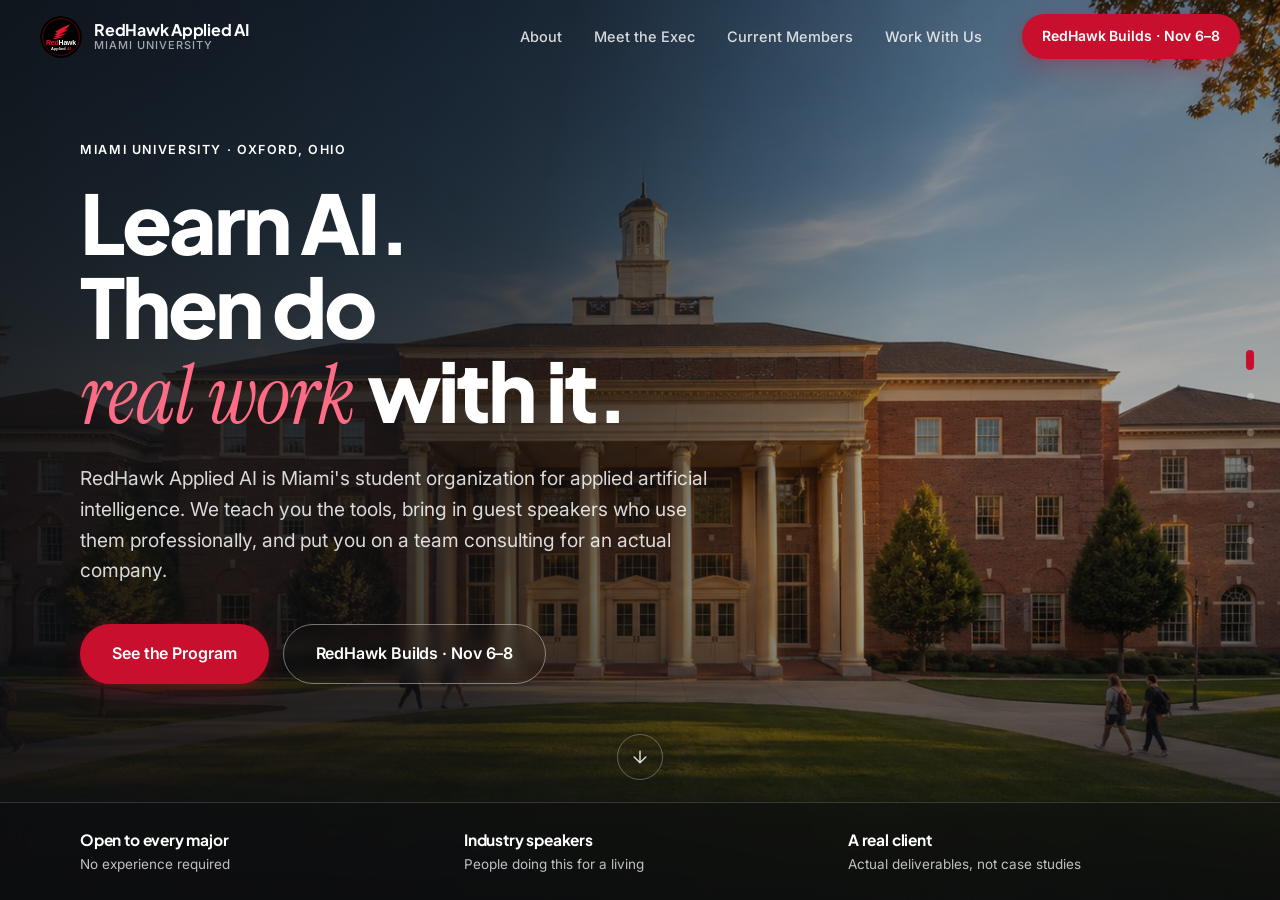
==== commit 426b4246: "Add Current Members page, RedHawk Builds section, and close applications - New members.html: 24-seat" ====
--- a/index.html
+++ b/index.html
@@ -1,452 +1,533 @@
-<!DOCTYPE html>
-<html lang="en">
-<head>
-<meta charset="UTF-8">
-<meta name="viewport" content="width=device-width, initial-scale=1.0">
-<title>RedHawk Applied AI · Miami University</title>
-<meta name="description" content="RedHawk Applied AI is Miami University's applied AI consulting organization. Students learn to build with AI, hear from industry practitioners, and deliver real work for a real client.">
-<meta property="og:title" content="RedHawk Applied AI · Miami University">
-<meta property="og:description" content="Learn AI. Hear from practitioners. Deliver real client work.">
-<meta property="og:type" content="website">
-<!-- og:image/twitter:image need an absolute URL to actually render in link
-     previews (relative paths are ignored by most scrapers) — swap these to
-     https://redhawkappliedai.club/assets/social-cover.jpg once redeployed. -->
-<meta property="og:image" content="assets/social-cover.jpg">
-<meta property="og:image:width" content="1731">
-<meta property="og:image:height" content="909">
-<meta name="twitter:card" content="summary_large_image">
-<meta name="twitter:title" content="RedHawk Applied AI · Miami University">
-<meta name="twitter:description" content="Learn AI. Hear from practitioners. Deliver real client work.">
-<meta name="twitter:image" content="assets/social-cover.jpg">
-<link rel="icon" href="assets/logo.svg">
-<link rel="apple-touch-icon" href="assets/apple-touch-icon.png">
-<link rel="preconnect" href="https://fonts.googleapis.com">
-<link rel="preconnect" href="https://fonts.gstatic.com" crossorigin>
-<link href="https://fonts.googleapis.com/css2?family=Plus+Jakarta+Sans:wght@500;600;700;800&family=Inter:wght@400;450;500;600&family=Instrument+Serif:ital@0;1&display=swap" rel="stylesheet">
-<link rel="stylesheet" href="styles.css">
-<script>
-  /* Set before first paint: reveal animations only apply when JS is alive.
-     If this never runs, .reveal content renders plainly visible instead of
-     being stuck at opacity 0. */
-  document.documentElement.classList.add('js');
-</script>
-</head>
-<body>
-
-<a class="skip-link" href="#main">Skip to main content</a>
-
-<header class="topnav" id="topnav">
-  <a href="#hero" class="brand" aria-label="RedHawk Applied AI home">
-    <img src="assets/logo.svg" alt="" class="brand-logo" width="40" height="40">
-    <span class="brand-text">
-      <span class="brand-name">RedHawk Applied AI</span>
-      <span class="brand-sub">Miami University</span>
-    </span>
-  </a>
-  <nav class="topnav-links" aria-label="Primary">
-    <a href="#about">About</a>
-    <a href="#team">Meet the Exec</a>
-    <a href="#partner">Work With Us</a>
-  </nav>
-  <a href="https://forms.gle/FGVftUjYrNFEQFHz5" target="_blank" rel="noopener noreferrer" class="btn btn-primary btn-sm topnav-cta">Apply Now</a>
-  <button class="nav-toggle" id="navToggle" aria-label="Open navigation menu" aria-expanded="false" aria-controls="mobileMenu">
-    <span></span><span></span><span></span>
-  </button>
-</header>
-
-<div class="mobile-menu" id="mobileMenu" aria-hidden="true">
-  <a href="#about">About</a>
-  <a href="#team">Meet the Exec</a>
-  <a href="#partner">Work With Us</a>
-  <a href="https://forms.gle/FGVftUjYrNFEQFHz5" target="_blank" rel="noopener noreferrer" class="btn btn-primary">Apply Now</a>
-</div>
-
-<nav class="scroll-rail" aria-label="Section navigation">
-  <button data-target="hero"     class="rail-dot is-active" aria-label="Introduction"><span class="rail-tip">Intro</span></button>
-  <button data-target="about"    class="rail-dot" aria-label="About"><span class="rail-tip">About</span></button>
-  <button data-target="team"     class="rail-dot" aria-label="Meet the exec"><span class="rail-tip">Meet the Exec</span></button>
-  <button data-target="interest" class="rail-dot" aria-label="Apply"><span class="rail-tip">Apply</span></button>
-  <button data-target="partner"  class="rail-dot" aria-label="Work with us"><span class="rail-tip">Work With Us</span></button>
-</nav>
-
-<main id="main">
-<div class="snap" id="snap">
-
-  <!-- ═══════════ HERO ═══════════ -->
-  <section class="panel hero" id="hero">
-    <img class="hero-photo"
-         src="assets/hero-campus-v2.jpg"
-         alt="A Georgian-style academic building with a white cupola on Miami University's campus at golden hour, Oxford, Ohio"
-         width="1672" height="941"
-         fetchpriority="high">
-    <div class="hero-scrim" aria-hidden="true"></div>
-
-    <div class="wrap hero-wrap">
-      <div class="hero-copy">
-        <p class="kicker kicker-light reveal">Miami University &middot; Oxford, Ohio</p>
-        <h1 class="hero-title reveal">
-          Learn AI.<br>
-          Then do<br>
-          <em>real work</em> with it.
-        </h1>
-        <p class="hero-lede reveal">
-          RedHawk Applied AI is Miami's student organization for applied artificial
-          intelligence. We teach you the tools, bring in guest speakers who use them
-          professionally, and finish the semester consulting for an actual company.
-        </p>
-        <div class="hero-actions reveal">
-          <a href="https://forms.gle/FGVftUjYrNFEQFHz5" target="_blank" rel="noopener noreferrer" class="btn btn-primary btn-lg">Apply Now</a>
-          <a href="#about" class="btn btn-outline-light btn-lg">Learn More</a>
-        </div>
-      </div>
-    </div>
-
-    <div class="hero-bar">
-      <div class="wrap hero-bar-inner">
-        <div class="hbar-item"><strong>Open to every major</strong><span>No experience required</span></div>
-        <div class="hbar-item"><strong>Industry speakers</strong><span>People doing this for a living</span></div>
-        <div class="hbar-item"><strong>A real client</strong><span>Actual deliverables, not case studies</span></div>
-        <div class="hbar-item"><strong>Apply Sept 1&ndash;11</strong><span>Closes 4:00 PM</span></div>
-      </div>
-    </div>
-
-    <button class="scroll-cue" data-scroll-to="about" aria-label="Scroll to About section">
-      <svg width="20" height="20" viewBox="0 0 24 24" fill="none" stroke="currentColor" stroke-width="1.75" stroke-linecap="round" stroke-linejoin="round"><path d="M12 5v14M5 12l7 7 7-7"/></svg>
-    </button>
-  </section>
-
-  <!-- ═══════════ ABOUT (combined: who we are + what you gain + how it works) ═══════════ -->
-  <section class="panel panel-light panel-dynamic" id="about">
-    <canvas class="about-bg" id="aboutGrid" aria-hidden="true"></canvas>
-    <div class="wrap">
-      <div class="split">
-        <div class="split-text">
-          <p class="kicker reveal"><span class="kicker-num">01</span> About Us</p>
-          <h2 class="h2 reveal">A place to actually get good at this.</h2>
-          <p class="lede reveal">
-            Most students learn AI in fragments, a video here, an assignment there.
-            We built a structured path instead: real instruction, direct exposure to
-            people applying AI professionally, and a live client project to close it out.
-            No technical background required.
-          </p>
-          <blockquote class="pull reveal">
-            <p>We'd rather graduate ten students who can genuinely do the work than a hundred who sat through slides.</p>
-          </blockquote>
-        </div>
-        <div class="split-media reveal">
-          <div class="tool-card">
-            <p class="tool-card-label">Tools You'll Learn</p>
-            <div class="tool-grid">
-              <!-- Real brand marks (Simple Icons, MIT-licensed) for Claude, ChatGPT, Vercel, GitHub.
-                   Manus and Base44 aren't in that library, so their icons are cropped from
-                   each vendor's own site art (Manus: favicon, rasterized + inverted to white;
-                   Base44: sun mark cropped from their brand lockup, transparent PNG). -->
-              <div class="tool-badge" style="--tb: #D97757;">
-                <span class="tool-mark"><svg viewBox="0 0 24 24" fill="currentColor" aria-hidden="true"><path d="m4.7144 15.9555 4.7174-2.6471.079-.2307-.079-.1275h-.2307l-.7893-.0486-2.6956-.0729-2.3375-.0971-2.2646-.1214-.5707-.1215-.5343-.7042.0546-.3522.4797-.3218.686.0608 1.5179.1032 2.2767.1578 1.6514.0972 2.4468.255h.3886l.0546-.1579-.1336-.0971-.1032-.0972L6.973 9.8356l-2.55-1.6879-1.3356-.9714-.7225-.4918-.3643-.4614-.1578-1.0078.6557-.7225.8803.0607.2246.0607.8925.686 1.9064 1.4754 2.4893 1.8336.3643.3035.1457-.1032.0182-.0728-.164-.2733-1.3539-2.4467-1.445-2.4893-.6435-1.032-.17-.6194c-.0607-.255-.1032-.4674-.1032-.7285L6.287.1335 6.6997 0l.9957.1336.419.3642.6192 1.4147 1.0018 2.2282 1.5543 3.0296.4553.8985.2429.8318.091.255h.1579v-.1457l.1275-1.706.2368-2.0947.2307-2.6957.0789-.7589.3764-.9107.7468-.4918.5828.2793.4797.686-.0668.4433-.2853 1.8517-.5586 2.9021-.3643 1.9429h.2125l.2429-.2429.9835-1.3053 1.6514-2.0643.7286-.8196.85-.9046.5464-.4311h1.0321l.759 1.1293-.34 1.1657-1.0625 1.3478-.8804 1.1414-1.2628 1.7-.7893 1.36.0729.1093.1882-.0183 2.8535-.607 1.5421-.2794 1.8396-.3157.8318.3886.091.3946-.3278.8075-1.967.4857-2.3072.4614-3.4364.8136-.0425.0304.0486.0607 1.5482.1457.6618.0364h1.621l3.0175.2247.7892.522.4736.6376-.079.4857-1.2142.6193-1.6393-.3886-3.825-.9107-1.3113-.3279h-.1822v.1093l1.0929 1.0686 2.0035 1.8092 2.5075 2.3314.1275.5768-.3218.4554-.34-.0486-2.2039-1.6575-.85-.7468-1.9246-1.621h-.1275v.17l.4432.6496 2.3436 3.5214.1214 1.0807-.17.3521-.6071.2125-.6679-.1214-1.3721-1.9246L14.38 17.959l-1.1414-1.9428-.1397.079-.674 7.2552-.3156.3703-.7286.2793-.6071-.4614-.3218-.7468.3218-1.4753.3886-1.9246.3157-1.53.2853-1.9004.17-.6314-.0121-.0425-.1397.0182-1.4328 1.9672-2.1796 2.9446-1.7243 1.8456-.4128.164-.7164-.3704.0667-.6618.4008-.5889 2.386-3.0357 1.4389-1.882.929-1.0868-.0062-.1579h-.0546l-6.3385 4.1164-1.1293.1457-.4857-.4554.0608-.7467.2307-.2429 1.9064-1.3114Z"/></svg></span>
-                <span class="tool-name">Claude</span>
-              </div>
-              <div class="tool-badge" style="--tb: #10A37F;">
-                <span class="tool-mark"><svg viewBox="0 0 24 24" fill="currentColor" aria-hidden="true"><path d="M22.2819 9.8211a5.9847 5.9847 0 0 0-.5157-4.9108 6.0462 6.0462 0 0 0-6.5098-2.9A6.0651 6.0651 0 0 0 4.9807 4.1818a5.9847 5.9847 0 0 0-3.9977 2.9 6.0462 6.0462 0 0 0 .7427 7.0966 5.98 5.98 0 0 0 .511 4.9107 6.051 6.051 0 0 0 6.5146 2.9001A5.9847 5.9847 0 0 0 13.2599 24a6.0557 6.0557 0 0 0 5.7718-4.2058 5.9894 5.9894 0 0 0 3.9977-2.9001 6.0557 6.0557 0 0 0-.7475-7.0729zm-9.022 12.6081a4.4755 4.4755 0 0 1-2.8764-1.0408l.1419-.0804 4.7783-2.7582a.7948.7948 0 0 0 .3927-.6813v-6.7369l2.02 1.1686a.071.071 0 0 1 .038.052v5.5826a4.504 4.504 0 0 1-4.4945 4.4944zm-9.6607-4.1254a4.4708 4.4708 0 0 1-.5346-3.0137l.142.0852 4.783 2.7582a.7712.7712 0 0 0 .7806 0l5.8428-3.3685v2.3324a.0804.0804 0 0 1-.0332.0615L9.74 19.9502a4.4992 4.4992 0 0 1-6.1408-1.6464zM2.3408 7.8956a4.485 4.485 0 0 1 2.3655-1.9728V11.6a.7664.7664 0 0 0 .3879.6765l5.8144 3.3543-2.0201 1.1685a.0757.0757 0 0 1-.071 0l-4.8303-2.7865A4.504 4.504 0 0 1 2.3408 7.872zm16.5963 3.8558L13.1038 8.364 15.1192 7.2a.0757.0757 0 0 1 .071 0l4.8303 2.7913a4.4944 4.4944 0 0 1-.6765 8.1042v-5.6772a.79.79 0 0 0-.407-.667zm2.0107-3.0231l-.142-.0852-4.7735-2.7818a.7759.7759 0 0 0-.7854 0L9.409 9.2297V6.8974a.0662.0662 0 0 1 .0284-.0615l4.8303-2.7866a4.4992 4.4992 0 0 1 6.6802 4.66zM8.3065 12.863l-2.02-1.1638a.0804.0804 0 0 1-.038-.0567V6.0742a4.4992 4.4992 0 0 1 7.3757-3.4537l-.142.0805L8.704 5.459a.7948.7948 0 0 0-.3927.6813zm1.0976-2.3654l2.602-1.4998 2.6069 1.4998v2.9994l-2.5974 1.4997-2.6067-1.4997Z"/></svg></span>
-                <span class="tool-name">ChatGPT</span>
-              </div>
-              <div class="tool-badge" style="--tb: #343229;">
-                <span class="tool-mark"><img src="assets/tool-logos/manus-icon-white.png" alt="" class="tool-mark-img"></span>
-                <span class="tool-name">Manus</span>
-              </div>
-              <div class="tool-badge" style="--tb: #000000;">
-                <span class="tool-mark"><svg viewBox="0 0 24 24" fill="currentColor" aria-hidden="true"><path d="m12 1.608 12 20.784H0Z"/></svg></span>
-                <span class="tool-name">Vercel</span>
-              </div>
-              <div class="tool-badge" style="--tb: #181717;">
-                <span class="tool-mark"><svg viewBox="0 0 24 24" fill="currentColor" aria-hidden="true"><path d="M12 .297c-6.63 0-12 5.373-12 12 0 5.303 3.438 9.8 8.205 11.385.6.113.82-.258.82-.577 0-.285-.01-1.04-.015-2.04-3.338.724-4.042-1.61-4.042-1.61C4.422 18.07 3.633 17.7 3.633 17.7c-1.087-.744.084-.729.084-.729 1.205.084 1.838 1.236 1.838 1.236 1.07 1.835 2.809 1.305 3.495.998.108-.776.417-1.305.76-1.605-2.665-.3-5.466-1.332-5.466-5.93 0-1.31.465-2.38 1.235-3.22-.135-.303-.54-1.523.105-3.176 0 0 1.005-.322 3.3 1.23.96-.267 1.98-.399 3-.405 1.02.006 2.04.138 3 .405 2.28-1.552 3.285-1.23 3.285-1.23.645 1.653.24 2.873.12 3.176.765.84 1.23 1.91 1.23 3.22 0 4.61-2.805 5.625-5.475 5.92.42.36.81 1.096.81 2.22 0 1.606-.015 2.896-.015 3.286 0 .315.21.69.825.57C20.565 22.092 24 17.592 24 12.297c0-6.627-5.373-12-12-12"/></svg></span>
-                <span class="tool-name">GitHub</span>
-              </div>
-              <div class="tool-badge" style="--tb: #F58613;">
-                <span class="tool-mark"><img src="assets/tool-logos/base44-icon-white.png" alt="" class="tool-mark-img"></span>
-                <span class="tool-name">Base44</span>
-              </div>
-            </div>
-          </div>
-        </div>
-      </div>
-
-      <div class="phase-row phase-row-tight">
-        <article class="phase reveal">
-          <div class="phase-icon" aria-hidden="true">
-            <svg viewBox="0 0 24 24" fill="none" stroke="currentColor" stroke-width="1.5" stroke-linecap="round" stroke-linejoin="round"><path d="M12 3L2 8l10 5 10-5-10-5z"/><path d="M2 14l10 5 10-5"/></svg>
-          </div>
-          <h3>Learn the tools</h3>
-          <p>Hands-on instruction with the AI systems people actually use at work, starting from zero and building to genuine capability.</p>
-        </article>
-
-        <div class="phase-link" aria-hidden="true"></div>
-
-        <article class="phase reveal">
-          <div class="phase-icon" aria-hidden="true">
-            <svg viewBox="0 0 24 24" fill="none" stroke="currentColor" stroke-width="1.5" stroke-linecap="round" stroke-linejoin="round"><path d="M17 21v-2a4 4 0 00-4-4H6a4 4 0 00-4 4v2"/><circle cx="9.5" cy="7" r="4"/><path d="M22 21v-2a4 4 0 00-3-3.87"/></svg>
-          </div>
-          <h3>Hear from practitioners</h3>
-          <p>Guest speakers who apply AI professionally: what the work really looks like, and what they hire for.</p>
-        </article>
-
-        <div class="phase-link" aria-hidden="true"></div>
-
-        <article class="phase reveal">
-          <div class="phase-icon" aria-hidden="true">
-            <svg viewBox="0 0 24 24" fill="none" stroke="currentColor" stroke-width="1.5" stroke-linecap="round" stroke-linejoin="round"><path d="M20 7h-9M14 17H5"/><circle cx="17" cy="17" r="3"/><circle cx="7" cy="7" r="3"/></svg>
-          </div>
-          <h3>Consult for a real client</h3>
-          <p>The semester closes with a live engagement: a real organization, a real problem, work you actually hand over.</p>
-        </article>
-      </div>
-    </div>
-  </section>
-
-  <!-- ═══════════ TEAM / MEET THE EXEC (moved up, full-bleed background) ═══════════ -->
-  <section class="panel team-panel" id="team">
-    <div class="team-bg" aria-hidden="true">
-      <img src="assets/farmer-school-empty.jpg" alt="" width="474" height="378">
-    </div>
-    <div class="wrap wrap-wide">
-      <header class="sec-head">
-        <p class="kicker kicker-light reveal"><span class="kicker-num">02</span> Meet the Exec</p>
-        <h2 class="h2 h2-light reveal">The people running it.</h2>
-        <p class="lede lede-light reveal">
-          Nine Miami students who decided this should exist, and then built it.
-        </p>
-      </header>
-
-      <div class="team-grid">
-
-        <!-- Crop tuning: add style="--focus: 50% 20%" to any <img> below.
-             2nd value = vertical anchor. Lower % shows more headroom. -->
-
-        <article class="member reveal">
-          <div class="member-photo">
-            <img src="assets/team/ryan-barone.jpg" alt="Ryan Barone" width="1000" height="1250" loading="lazy">
-          </div>
-          <div class="member-text">
-            <h3>Ryan Barone</h3>
-            <p class="member-role">President</p>
-          </div>
-          <a href="https://www.linkedin.com/in/ryan-barone-779047328/" class="li" target="_blank" rel="noopener noreferrer" aria-label="Ryan Barone on LinkedIn (opens in a new tab)">
-            <svg viewBox="0 0 24 24" fill="currentColor" aria-hidden="true"><path d="M20.45 20.45h-3.55v-5.57c0-1.33-.03-3.04-1.85-3.04-1.85 0-2.14 1.45-2.14 2.94v5.67H9.35V9h3.41v1.56h.05c.48-.9 1.64-1.85 3.38-1.85 3.6 0 4.27 2.37 4.27 5.46v6.28zM5.34 7.43a2.06 2.06 0 11.02-4.12 2.06 2.06 0 01-.02 4.12zM7.11 20.45H3.56V9h3.55v11.45z"/></svg>
-          </a>
-        </article>
-
-        <article class="member reveal">
-          <div class="member-photo">
-            <img src="assets/team/phoebe-towe.jpg" alt="Phoebe Towe" width="1000" height="1250" loading="lazy">
-          </div>
-          <div class="member-text">
-            <h3>Phoebe Towe</h3>
-            <p class="member-role">VP, Standards &amp; Internal Ops</p>
-          </div>
-          <a href="https://www.linkedin.com/in/phoebe-towe/" class="li" target="_blank" rel="noopener noreferrer" aria-label="Phoebe Towe on LinkedIn (opens in a new tab)">
-            <svg viewBox="0 0 24 24" fill="currentColor" aria-hidden="true"><path d="M20.45 20.45h-3.55v-5.57c0-1.33-.03-3.04-1.85-3.04-1.85 0-2.14 1.45-2.14 2.94v5.67H9.35V9h3.41v1.56h.05c.48-.9 1.64-1.85 3.38-1.85 3.6 0 4.27 2.37 4.27 5.46v6.28zM5.34 7.43a2.06 2.06 0 11.02-4.12 2.06 2.06 0 01-.02 4.12zM7.11 20.45H3.56V9h3.55v11.45z"/></svg>
-          </a>
-        </article>
-
-        <article class="member reveal">
-          <div class="member-photo">
-            <img src="assets/team/jackson-katona.jpg" alt="Jackson Katona" width="1000" height="1250" loading="lazy">
-          </div>
-          <div class="member-text">
-            <h3>Jackson Katona</h3>
-            <p class="member-role">Treasurer &amp; Dir. of Events</p>
-          </div>
-          <a href="https://www.linkedin.com/in/jackson-katona/" class="li" target="_blank" rel="noopener noreferrer" aria-label="Jackson Katona on LinkedIn (opens in a new tab)">
-            <svg viewBox="0 0 24 24" fill="currentColor" aria-hidden="true"><path d="M20.45 20.45h-3.55v-5.57c0-1.33-.03-3.04-1.85-3.04-1.85 0-2.14 1.45-2.14 2.94v5.67H9.35V9h3.41v1.56h.05c.48-.9 1.64-1.85 3.38-1.85 3.6 0 4.27 2.37 4.27 5.46v6.28zM5.34 7.43a2.06 2.06 0 11.02-4.12 2.06 2.06 0 01-.02 4.12zM7.11 20.45H3.56V9h3.55v11.45z"/></svg>
-          </a>
-        </article>
-
-        <article class="member reveal">
-          <div class="member-photo">
-            <img src="assets/team/jake-showalter.jpg" alt="Jake Showalter" width="1000" height="1250" loading="lazy">
-          </div>
-          <div class="member-text">
-            <h3>Jake Showalter</h3>
-            <p class="member-role">Dir. of New Member Education</p>
-          </div>
-          <a href="https://www.linkedin.com/in/jake-showalter/" class="li" target="_blank" rel="noopener noreferrer" aria-label="Jake Showalter on LinkedIn (opens in a new tab)">
-            <svg viewBox="0 0 24 24" fill="currentColor" aria-hidden="true"><path d="M20.45 20.45h-3.55v-5.57c0-1.33-.03-3.04-1.85-3.04-1.85 0-2.14 1.45-2.14 2.94v5.67H9.35V9h3.41v1.56h.05c.48-.9 1.64-1.85 3.38-1.85 3.6 0 4.27 2.37 4.27 5.46v6.28zM5.34 7.43a2.06 2.06 0 11.02-4.12 2.06 2.06 0 01-.02 4.12zM7.11 20.45H3.56V9h3.55v11.45z"/></svg>
-          </a>
-        </article>
-
-        <article class="member reveal">
-          <div class="member-photo">
-            <img src="assets/team/mallory-shroder.jpg" alt="Mallory Shroder" width="1000" height="1250" loading="lazy">
-          </div>
-          <div class="member-text">
-            <h3>Mallory Shroder</h3>
-            <p class="member-role">Dir. of New Member Education</p>
-          </div>
-          <a href="https://www.linkedin.com/in/mallory-shroder/" class="li" target="_blank" rel="noopener noreferrer" aria-label="Mallory Shroder on LinkedIn (opens in a new tab)">
-            <svg viewBox="0 0 24 24" fill="currentColor" aria-hidden="true"><path d="M20.45 20.45h-3.55v-5.57c0-1.33-.03-3.04-1.85-3.04-1.85 0-2.14 1.45-2.14 2.94v5.67H9.35V9h3.41v1.56h.05c.48-.9 1.64-1.85 3.38-1.85 3.6 0 4.27 2.37 4.27 5.46v6.28zM5.34 7.43a2.06 2.06 0 11.02-4.12 2.06 2.06 0 01-.02 4.12zM7.11 20.45H3.56V9h3.55v11.45z"/></svg>
-          </a>
-        </article>
-
-        <article class="member reveal">
-          <div class="member-photo">
-            <img src="assets/team/jackson-potter.jpg" alt="Jackson Potter" width="1000" height="1250" loading="lazy">
-          </div>
-          <div class="member-text">
-            <h3>Jackson Potter</h3>
-            <p class="member-role">Dir. of New Member Education</p>
-          </div>
-          <a href="https://www.linkedin.com/in/jackson-potter-39a792323/" class="li" target="_blank" rel="noopener noreferrer" aria-label="Jackson Potter on LinkedIn (opens in a new tab)">
-            <svg viewBox="0 0 24 24" fill="currentColor" aria-hidden="true"><path d="M20.45 20.45h-3.55v-5.57c0-1.33-.03-3.04-1.85-3.04-1.85 0-2.14 1.45-2.14 2.94v5.67H9.35V9h3.41v1.56h.05c.48-.9 1.64-1.85 3.38-1.85 3.6 0 4.27 2.37 4.27 5.46v6.28zM5.34 7.43a2.06 2.06 0 11.02-4.12 2.06 2.06 0 01-.02 4.12zM7.11 20.45H3.56V9h3.55v11.45z"/></svg>
-          </a>
-        </article>
-
-        <article class="member reveal">
-          <div class="member-photo">
-            <img src="assets/team/aidan-schmidt.jpg" alt="Aidan Schmidt" width="1000" height="1250" loading="lazy">
-          </div>
-          <div class="member-text">
-            <h3>Aidan Schmidt</h3>
-            <p class="member-role">Dir. of Consulting &amp; Corp. Relations</p>
-          </div>
-          <a href="https://www.linkedin.com/in/aidan-a-schmidt/" class="li" target="_blank" rel="noopener noreferrer" aria-label="Aidan Schmidt on LinkedIn (opens in a new tab)">
-            <svg viewBox="0 0 24 24" fill="currentColor" aria-hidden="true"><path d="M20.45 20.45h-3.55v-5.57c0-1.33-.03-3.04-1.85-3.04-1.85 0-2.14 1.45-2.14 2.94v5.67H9.35V9h3.41v1.56h.05c.48-.9 1.64-1.85 3.38-1.85 3.6 0 4.27 2.37 4.27 5.46v6.28zM5.34 7.43a2.06 2.06 0 11.02-4.12 2.06 2.06 0 01-.02 4.12zM7.11 20.45H3.56V9h3.55v11.45z"/></svg>
-          </a>
-        </article>
-
-        <article class="member reveal">
-          <div class="member-photo">
-            <img src="assets/team/jake-parilla.jpg" alt="Jake Parilla" width="1000" height="1250" loading="lazy">
-          </div>
-          <div class="member-text">
-            <h3>Jake Parilla</h3>
-            <p class="member-role">Director of Recruitment</p>
-          </div>
-          <a href="https://www.linkedin.com/in/jake-parilla-542517368/" class="li" target="_blank" rel="noopener noreferrer" aria-label="Jake Parilla on LinkedIn (opens in a new tab)">
-            <svg viewBox="0 0 24 24" fill="currentColor" aria-hidden="true"><path d="M20.45 20.45h-3.55v-5.57c0-1.33-.03-3.04-1.85-3.04-1.85 0-2.14 1.45-2.14 2.94v5.67H9.35V9h3.41v1.56h.05c.48-.9 1.64-1.85 3.38-1.85 3.6 0 4.27 2.37 4.27 5.46v6.28zM5.34 7.43a2.06 2.06 0 11.02-4.12 2.06 2.06 0 01-.02 4.12zM7.11 20.45H3.56V9h3.55v11.45z"/></svg>
-          </a>
-        </article>
-
-        <article class="member reveal">
-          <div class="member-photo">
-            <img src="assets/team/claire-richardson.jpg" alt="Claire Richardson" width="1000" height="1250" loading="lazy">
-          </div>
-          <div class="member-text">
-            <h3>Claire Richardson</h3>
-            <p class="member-role">Director of Marketing &amp; Merchandise</p>
-          </div>
-          <a href="https://www.linkedin.com/in/claire-richardson-406b46297/" class="li" target="_blank" rel="noopener noreferrer" aria-label="Claire Richardson on LinkedIn (opens in a new tab)">
-            <svg viewBox="0 0 24 24" fill="currentColor" aria-hidden="true"><path d="M20.45 20.45h-3.55v-5.57c0-1.33-.03-3.04-1.85-3.04-1.85 0-2.14 1.45-2.14 2.94v5.67H9.35V9h3.41v1.56h.05c.48-.9 1.64-1.85 3.38-1.85 3.6 0 4.27 2.37 4.27 5.46v6.28zM5.34 7.43a2.06 2.06 0 11.02-4.12 2.06 2.06 0 01-.02 4.12zM7.11 20.45H3.56V9h3.55v11.45z"/></svg>
-          </a>
-        </article>
-
-      </div>
-    </div>
-  </section>
-
-  <!-- ═══════════ INTEREST FORM (DARK) ═══════════ -->
-  <section class="panel panel-dark panel-tall" id="interest">
-    <div class="wrap">
-      <div class="form-layout">
-        <div class="form-copy">
-          <p class="kicker kicker-light reveal"><span class="kicker-num">03</span> Apply Now</p>
-          <h2 class="h2 h2-light reveal">Applications are open.</h2>
-          <p class="lede lede-light reveal">
-            Applications open September 1 and close September 11 at 4:00&nbsp;PM.
-            Open to all majors &mdash; no experience required.
-          </p>
-          <ul class="form-points reveal">
-            <li>Takes about a minute</li>
-            <li>Open to every major, no experience required</li>
-            <li>Closes Sept 11 at 4:00 PM &mdash; apply early</li>
-          </ul>
-        </div>
-
-        <div class="form-embed reveal">
-          <div class="form-fallback" id="formFallback">
-            <div class="ff-inner">
-              <svg width="34" height="34" viewBox="0 0 24 24" fill="none" stroke="currentColor" stroke-width="1.5" stroke-linecap="round" stroke-linejoin="round" aria-hidden="true"><path d="M4 4h16v16H4z"/><path d="M9 9h6M9 13h6M9 17h3"/></svg>
-              <p><strong>Applications are open now.</strong></p>
-              <p class="ff-note">
-                Applications open Sept 1 and close Sept 11 at 4:00 PM. Open to all majors.
-              </p>
-              <a href="https://forms.gle/FGVftUjYrNFEQFHz5" target="_blank" rel="noopener noreferrer" class="btn btn-primary btn-lg">Apply Now</a>
-            </div>
-          </div>
-        </div>
-      </div>
-    </div>
-  </section>
-
-  <!-- ═══════════ WORK WITH US (companies — deliberately the last content section) ═══════════ -->
-  <section class="panel panel-light panel-dynamic" id="partner">
-    <div class="partner-bg" aria-hidden="true"></div>
-    <div class="wrap">
-      <div class="split split-reverse">
-        <div class="split-text">
-          <p class="kicker reveal"><span class="kicker-num">04</span> Work With Us</p>
-          <h2 class="h2 reveal">The part that makes this different.</h2>
-          <p class="lede reveal">
-            Every semester ends the same way: our members work with a real organization
-            on a real problem, and deliver something that organization actually uses.
-          </p>
-          <ul class="check-list reveal">
-            <li><span class="check" aria-hidden="true"></span> A defined scope, agreed up front</li>
-            <li><span class="check" aria-hidden="true"></span> Teams working it across several weeks</li>
-            <li><span class="check" aria-hidden="true"></span> A final presentation to real stakeholders</li>
-          </ul>
-
-          <div class="partner-cta reveal">
-            <p>Run an organization with a problem worth solving? We work pro bono and we're always looking for the next client partner. Reach out to <strong>Aidan Schmidt</strong>, Director of Consulting &amp; Corporate Relations.</p>
-            <a href="mailto:schmi230@miamioh.edu?subject=Partnering%20with%20RedHawk%20Applied%20AI" class="btn btn-dark">Email Aidan Schmidt</a>
-          </div>
-        </div>
-        <div class="split-media reveal">
-          <figure class="photo-frame">
-            <img src="assets/farmer-school-crowd.jpg" alt="Students gathered in the Farmer School of Business atrium, Miami University" width="660" height="325" loading="lazy">
-            <figcaption>Farmer School of Business &middot; Miami University</figcaption>
-          </figure>
-        </div>
-      </div>
-    </div>
-  </section>
-
-  <!-- ═══════════ FOOTER ═══════════ -->
-  <footer class="site-footer">
-    <div class="wrap">
-      <div class="foot-top">
-        <div class="foot-brand">
-          <img src="assets/logo.svg" alt="" width="48" height="48">
-          <div>
-            <p class="foot-name">RedHawk Applied AI</p>
-            <p class="foot-org">Miami University &middot; Farmer School of Business</p>
-          </div>
-        </div>
-        <nav class="foot-nav" aria-label="Footer">
-          <a href="#about">About</a>
-          <a href="#team">Meet the Exec</a>
-          <a href="#interest">Apply</a>
-          <a href="#partner">Work With Us</a>
-        </nav>
-        <div class="foot-social">
-          <a href="https://www.instagram.com/appliedai.miamiu" class="soc" aria-label="RedHawk Applied AI on Instagram" target="_blank" rel="noopener noreferrer">
-            <svg viewBox="0 0 24 24" fill="none" stroke="currentColor" stroke-width="1.6" aria-hidden="true"><rect x="3" y="3" width="18" height="18" rx="5"/><circle cx="12" cy="12" r="4"/><circle cx="17.5" cy="6.5" r=".9" fill="currentColor" stroke="none"/></svg>
-          </a>
-          <a href="https://www.linkedin.com/company/137064393/" class="soc" target="_blank" rel="noopener noreferrer" aria-label="RedHawk Applied AI on LinkedIn (opens in a new tab)">
-            <svg viewBox="0 0 24 24" fill="currentColor" aria-hidden="true"><path d="M20.45 20.45h-3.55v-5.57c0-1.33-.03-3.04-1.85-3.04-1.85 0-2.14 1.45-2.14 2.94v5.67H9.35V9h3.41v1.56h.05c.48-.9 1.64-1.85 3.38-1.85 3.6 0 4.27 2.37 4.27 5.46v6.28zM5.34 7.43a2.06 2.06 0 11.02-4.12 2.06 2.06 0 01-.02 4.12zM7.11 20.45H3.56V9h3.55v11.45z"/></svg>
-          </a>
-          <a href="mailto:schmi230@miamioh.edu" class="soc" aria-label="Email RedHawk Applied AI">
-            <svg viewBox="0 0 24 24" fill="none" stroke="currentColor" stroke-width="1.6" aria-hidden="true"><rect x="2.5" y="4.5" width="19" height="15" rx="2.5"/><path d="M3 7l9 6 9-6"/></svg>
-          </a>
-        </div>
-      </div>
-      <div class="foot-bottom">
-        <p>&copy; 2026 RedHawk Applied AI. A registered student organization at Miami University.</p>
-      </div>
-    </div>
-  </footer>
-
-</div>
-</main>
-
-<script src="script.js"></script>
-</body>
-</html>
+<!DOCTYPE html>
+<html lang="en">
+<head>
+<meta charset="UTF-8">
+<meta name="viewport" content="width=device-width, initial-scale=1.0">
+<title>RedHawk Applied AI · Miami University</title>
+<meta name="description" content="RedHawk Applied AI is Miami University's applied AI consulting organization. Students learn to build with AI, hear from industry practitioners, and deliver real work for a real client.">
+<meta property="og:title" content="RedHawk Applied AI · Miami University">
+<meta property="og:description" content="Learn AI. Hear from practitioners. Deliver real client work.">
+<meta property="og:type" content="website">
+<meta property="og:image" content="https://www.redhawkappliedai.club/assets/social-cover.jpg">
+<meta property="og:image:width" content="1731">
+<meta property="og:image:height" content="909">
+<meta name="twitter:card" content="summary_large_image">
+<meta name="twitter:title" content="RedHawk Applied AI · Miami University">
+<meta name="twitter:description" content="Learn AI. Hear from practitioners. Deliver real client work.">
+<meta name="twitter:image" content="https://www.redhawkappliedai.club/assets/social-cover.jpg">
+<link rel="icon" href="assets/logo.svg">
+<link rel="apple-touch-icon" href="assets/apple-touch-icon.png">
+<link rel="preconnect" href="https://fonts.googleapis.com">
+<link rel="preconnect" href="https://fonts.gstatic.com" crossorigin>
+<link href="https://fonts.googleapis.com/css2?family=Plus+Jakarta+Sans:wght@500;600;700;800&family=Inter:wght@400;450;500;600&family=Instrument+Serif:ital@0;1&display=swap" rel="stylesheet">
+<link rel="stylesheet" href="styles.css">
+<script>
+  /* Set before first paint: reveal animations only apply when JS is alive.
+     If this never runs, .reveal content renders plainly visible instead of
+     being stuck at opacity 0. */
+  document.documentElement.classList.add('js');
+</script>
+</head>
+<body>
+
+<a class="skip-link" href="#main">Skip to main content</a>
+
+<header class="topnav" id="topnav">
+  <a href="#hero" class="brand" aria-label="RedHawk Applied AI home">
+    <img src="assets/logo.svg" alt="" class="brand-logo" width="40" height="40">
+    <span class="brand-text">
+      <span class="brand-name">RedHawk Applied AI</span>
+      <span class="brand-sub">Miami University</span>
+    </span>
+  </a>
+  <nav class="topnav-links" aria-label="Primary">
+    <a href="#about">About</a>
+    <a href="#team">Meet the Exec</a>
+    <a href="members.html">Current Members</a>
+    <a href="#partner">Work With Us</a>
+  </nav>
+  <a href="#builds" class="btn btn-primary btn-sm topnav-cta">RedHawk Builds &middot; Nov 6&ndash;8</a>
+  <button class="nav-toggle" id="navToggle" aria-label="Open navigation menu" aria-expanded="false" aria-controls="mobileMenu">
+    <span></span><span></span><span></span>
+  </button>
+</header>
+
+<div class="mobile-menu" id="mobileMenu" aria-hidden="true">
+  <a href="#about">About</a>
+  <a href="#team">Meet the Exec</a>
+  <a href="members.html">Current Members</a>
+  <a href="#apply">Apply</a>
+  <a href="#partner">Work With Us</a>
+  <a href="#builds" class="btn btn-primary">RedHawk Builds &middot; Nov 6&ndash;8</a>
+</div>
+
+<div class="progress" aria-hidden="true"><span id="progressBar"></span></div>
+
+<nav class="scroll-rail" aria-label="Section navigation">
+  <button data-target="hero"    class="rail-dot is-active" aria-label="Introduction"><span class="rail-tip">Intro</span></button>
+  <button data-target="about"   class="rail-dot" aria-label="About"><span class="rail-tip">About</span></button>
+  <button data-target="builds"  class="rail-dot" aria-label="RedHawk Builds hackathon"><span class="rail-tip">RedHawk Builds</span></button>
+  <button data-target="team"    class="rail-dot" aria-label="Meet the exec"><span class="rail-tip">Meet the Exec</span></button>
+  <button data-target="apply"   class="rail-dot" aria-label="Apply"><span class="rail-tip">Apply</span></button>
+  <button data-target="partner" class="rail-dot" aria-label="Work with us"><span class="rail-tip">Work With Us</span></button>
+</nav>
+
+<main id="main">
+<div class="snap" id="snap">
+
+  <!-- ═══════════ HERO ═══════════ -->
+  <section class="panel hero" id="hero">
+    <img class="hero-photo"
+         src="assets/hero-campus-v2.jpg"
+         alt="A Georgian-style academic building with a white cupola on Miami University's campus at golden hour, Oxford, Ohio"
+         width="1672" height="941"
+         fetchpriority="high">
+    <div class="hero-scrim" aria-hidden="true"></div>
+
+    <div class="wrap hero-wrap">
+      <div class="hero-copy">
+        <p class="kicker kicker-light reveal">Miami University &middot; Oxford, Ohio</p>
+        <h1 class="hero-title">
+          <span class="line"><span>Learn AI.</span></span>
+          <span class="line"><span>Then do</span></span>
+          <span class="line"><span><em>real work</em> with it.</span></span>
+        </h1>
+        <p class="hero-lede reveal">
+          RedHawk Applied AI is Miami's student organization for applied artificial
+          intelligence. We teach you the tools, bring in guest speakers who use them
+          professionally, and put you on a team consulting for an actual company.
+        </p>
+        <div class="hero-actions reveal">
+          <a href="members.html#curriculum" class="btn btn-primary btn-lg">See the Program</a>
+          <a href="#builds" class="btn btn-outline-light btn-lg">RedHawk Builds &middot; Nov 6&ndash;8</a>
+        </div>
+      </div>
+    </div>
+
+    <div class="hero-bar">
+      <div class="wrap hero-bar-inner">
+        <div class="hbar-item"><strong>Open to every major</strong><span>No experience required</span></div>
+        <div class="hbar-item"><strong>Industry speakers</strong><span>People doing this for a living</span></div>
+        <div class="hbar-item"><strong>A real client</strong><span>Actual deliverables, not case studies</span></div>
+      </div>
+    </div>
+
+    <button class="scroll-cue" data-scroll-to="about" aria-label="Scroll to About section">
+      <svg width="20" height="20" viewBox="0 0 24 24" fill="none" stroke="currentColor" stroke-width="1.75" stroke-linecap="round" stroke-linejoin="round"><path d="M12 5v14M5 12l7 7 7-7"/></svg>
+    </button>
+  </section>
+
+  <!-- ═══════════ ABOUT (combined: who we are + what you gain + how it works) ═══════════ -->
+  <section class="panel panel-light panel-dynamic" id="about">
+    <canvas class="about-bg" id="aboutGrid" aria-hidden="true"></canvas>
+    <div class="wrap">
+      <div class="split">
+        <div class="split-text">
+          <p class="kicker reveal"><span class="kicker-num">01</span> About Us</p>
+          <h2 class="h2 reveal">A place to actually get good at this.</h2>
+          <p class="lede reveal">
+            Most students learn AI in fragments, a video here, an assignment there.
+            We built a structured path instead: real instruction, direct exposure to
+            people applying AI professionally, and a live client project to close it out.
+            No technical background required.
+          </p>
+          <blockquote class="pull reveal">
+            <p>We'd rather graduate ten students who can genuinely do the work than a hundred who sat through slides.</p>
+          </blockquote>
+        </div>
+        <div class="split-media reveal">
+          <div class="tool-card">
+            <p class="tool-card-label">Tools You'll Learn</p>
+            <div class="tool-grid">
+              <!-- Real brand marks (Simple Icons, MIT-licensed) for Claude, ChatGPT, Vercel, GitHub.
+                   Manus and Base44 aren't in that library, so their icons are cropped from
+                   each vendor's own site art (Manus: favicon, rasterized + inverted to white;
+                   Base44: sun mark cropped from their brand lockup, transparent PNG). -->
+              <div class="tool-badge" style="--tb: #D97757;">
+                <span class="tool-mark"><svg viewBox="0 0 24 24" fill="currentColor" aria-hidden="true"><path d="m4.7144 15.9555 4.7174-2.6471.079-.2307-.079-.1275h-.2307l-.7893-.0486-2.6956-.0729-2.3375-.0971-2.2646-.1214-.5707-.1215-.5343-.7042.0546-.3522.4797-.3218.686.0608 1.5179.1032 2.2767.1578 1.6514.0972 2.4468.255h.3886l.0546-.1579-.1336-.0971-.1032-.0972L6.973 9.8356l-2.55-1.6879-1.3356-.9714-.7225-.4918-.3643-.4614-.1578-1.0078.6557-.7225.8803.0607.2246.0607.8925.686 1.9064 1.4754 2.4893 1.8336.3643.3035.1457-.1032.0182-.0728-.164-.2733-1.3539-2.4467-1.445-2.4893-.6435-1.032-.17-.6194c-.0607-.255-.1032-.4674-.1032-.7285L6.287.1335 6.6997 0l.9957.1336.419.3642.6192 1.4147 1.0018 2.2282 1.5543 3.0296.4553.8985.2429.8318.091.255h.1579v-.1457l.1275-1.706.2368-2.0947.2307-2.6957.0789-.7589.3764-.9107.7468-.4918.5828.2793.4797.686-.0668.4433-.2853 1.8517-.5586 2.9021-.3643 1.9429h.2125l.2429-.2429.9835-1.3053 1.6514-2.0643.7286-.8196.85-.9046.5464-.4311h1.0321l.759 1.1293-.34 1.1657-1.0625 1.3478-.8804 1.1414-1.2628 1.7-.7893 1.36.0729.1093.1882-.0183 2.8535-.607 1.5421-.2794 1.8396-.3157.8318.3886.091.3946-.3278.8075-1.967.4857-2.3072.4614-3.4364.8136-.0425.0304.0486.0607 1.5482.1457.6618.0364h1.621l3.0175.2247.7892.522.4736.6376-.079.4857-1.2142.6193-1.6393-.3886-3.825-.9107-1.3113-.3279h-.1822v.1093l1.0929 1.0686 2.0035 1.8092 2.5075 2.3314.1275.5768-.3218.4554-.34-.0486-2.2039-1.6575-.85-.7468-1.9246-1.621h-.1275v.17l.4432.6496 2.3436 3.5214.1214 1.0807-.17.3521-.6071.2125-.6679-.1214-1.3721-1.9246L14.38 17.959l-1.1414-1.9428-.1397.079-.674 7.2552-.3156.3703-.7286.2793-.6071-.4614-.3218-.7468.3218-1.4753.3886-1.9246.3157-1.53.2853-1.9004.17-.6314-.0121-.0425-.1397.0182-1.4328 1.9672-2.1796 2.9446-1.7243 1.8456-.4128.164-.7164-.3704.0667-.6618.4008-.5889 2.386-3.0357 1.4389-1.882.929-1.0868-.0062-.1579h-.0546l-6.3385 4.1164-1.1293.1457-.4857-.4554.0608-.7467.2307-.2429 1.9064-1.3114Z"/></svg></span>
+                <span class="tool-name">Claude</span>
+              </div>
+              <div class="tool-badge" style="--tb: #10A37F;">
+                <span class="tool-mark"><svg viewBox="0 0 24 24" fill="currentColor" aria-hidden="true"><path d="M22.2819 9.8211a5.9847 5.9847 0 0 0-.5157-4.9108 6.0462 6.0462 0 0 0-6.5098-2.9A6.0651 6.0651 0 0 0 4.9807 4.1818a5.9847 5.9847 0 0 0-3.9977 2.9 6.0462 6.0462 0 0 0 .7427 7.0966 5.98 5.98 0 0 0 .511 4.9107 6.051 6.051 0 0 0 6.5146 2.9001A5.9847 5.9847 0 0 0 13.2599 24a6.0557 6.0557 0 0 0 5.7718-4.2058 5.9894 5.9894 0 0 0 3.9977-2.9001 6.0557 6.0557 0 0 0-.7475-7.0729zm-9.022 12.6081a4.4755 4.4755 0 0 1-2.8764-1.0408l.1419-.0804 4.7783-2.7582a.7948.7948 0 0 0 .3927-.6813v-6.7369l2.02 1.1686a.071.071 0 0 1 .038.052v5.5826a4.504 4.504 0 0 1-4.4945 4.4944zm-9.6607-4.1254a4.4708 4.4708 0 0 1-.5346-3.0137l.142.0852 4.783 2.7582a.7712.7712 0 0 0 .7806 0l5.8428-3.3685v2.3324a.0804.0804 0 0 1-.0332.0615L9.74 19.9502a4.4992 4.4992 0 0 1-6.1408-1.6464zM2.3408 7.8956a4.485 4.485 0 0 1 2.3655-1.9728V11.6a.7664.7664 0 0 0 .3879.6765l5.8144 3.3543-2.0201 1.1685a.0757.0757 0 0 1-.071 0l-4.8303-2.7865A4.504 4.504 0 0 1 2.3408 7.872zm16.5963 3.8558L13.1038 8.364 15.1192 7.2a.0757.0757 0 0 1 .071 0l4.8303 2.7913a4.4944 4.4944 0 0 1-.6765 8.1042v-5.6772a.79.79 0 0 0-.407-.667zm2.0107-3.0231l-.142-.0852-4.7735-2.7818a.7759.7759 0 0 0-.7854 0L9.409 9.2297V6.8974a.0662.0662 0 0 1 .0284-.0615l4.8303-2.7866a4.4992 4.4992 0 0 1 6.6802 4.66zM8.3065 12.863l-2.02-1.1638a.0804.0804 0 0 1-.038-.0567V6.0742a4.4992 4.4992 0 0 1 7.3757-3.4537l-.142.0805L8.704 5.459a.7948.7948 0 0 0-.3927.6813zm1.0976-2.3654l2.602-1.4998 2.6069 1.4998v2.9994l-2.5974 1.4997-2.6067-1.4997Z"/></svg></span>
+                <span class="tool-name">ChatGPT</span>
+              </div>
+              <div class="tool-badge" style="--tb: #343229;">
+                <span class="tool-mark"><img src="assets/tool-logos/manus-icon-white.png" alt="" class="tool-mark-img"></span>
+                <span class="tool-name">Manus</span>
+              </div>
+              <div class="tool-badge" style="--tb: #000000;">
+                <span class="tool-mark"><svg viewBox="0 0 24 24" fill="currentColor" aria-hidden="true"><path d="m12 1.608 12 20.784H0Z"/></svg></span>
+                <span class="tool-name">Vercel</span>
+              </div>
+              <div class="tool-badge" style="--tb: #181717;">
+                <span class="tool-mark"><svg viewBox="0 0 24 24" fill="currentColor" aria-hidden="true"><path d="M12 .297c-6.63 0-12 5.373-12 12 0 5.303 3.438 9.8 8.205 11.385.6.113.82-.258.82-.577 0-.285-.01-1.04-.015-2.04-3.338.724-4.042-1.61-4.042-1.61C4.422 18.07 3.633 17.7 3.633 17.7c-1.087-.744.084-.729.084-.729 1.205.084 1.838 1.236 1.838 1.236 1.07 1.835 2.809 1.305 3.495.998.108-.776.417-1.305.76-1.605-2.665-.3-5.466-1.332-5.466-5.93 0-1.31.465-2.38 1.235-3.22-.135-.303-.54-1.523.105-3.176 0 0 1.005-.322 3.3 1.23.96-.267 1.98-.399 3-.405 1.02.006 2.04.138 3 .405 2.28-1.552 3.285-1.23 3.285-1.23.645 1.653.24 2.873.12 3.176.765.84 1.23 1.91 1.23 3.22 0 4.61-2.805 5.625-5.475 5.92.42.36.81 1.096.81 2.22 0 1.606-.015 2.896-.015 3.286 0 .315.21.69.825.57C20.565 22.092 24 17.592 24 12.297c0-6.627-5.373-12-12-12"/></svg></span>
+                <span class="tool-name">GitHub</span>
+              </div>
+              <div class="tool-badge" style="--tb: #F58613;">
+                <span class="tool-mark"><img src="assets/tool-logos/base44-icon-white.png" alt="" class="tool-mark-img"></span>
+                <span class="tool-name">Base44</span>
+              </div>
+            </div>
+          </div>
+        </div>
+      </div>
+
+      <div class="phase-row phase-row-tight">
+        <article class="phase reveal">
+          <div class="phase-icon" aria-hidden="true">
+            <svg viewBox="0 0 24 24" fill="none" stroke="currentColor" stroke-width="1.5" stroke-linecap="round" stroke-linejoin="round"><path d="M12 3L2 8l10 5 10-5-10-5z"/><path d="M2 14l10 5 10-5"/></svg>
+          </div>
+          <h3>Learn the tools</h3>
+          <p>Hands-on instruction with the AI systems people actually use at work, starting from zero and building to genuine capability.</p>
+        </article>
+
+        <div class="phase-link" aria-hidden="true"></div>
+
+        <article class="phase reveal">
+          <div class="phase-icon" aria-hidden="true">
+            <svg viewBox="0 0 24 24" fill="none" stroke="currentColor" stroke-width="1.5" stroke-linecap="round" stroke-linejoin="round"><path d="M17 21v-2a4 4 0 00-4-4H6a4 4 0 00-4 4v2"/><circle cx="9.5" cy="7" r="4"/><path d="M22 21v-2a4 4 0 00-3-3.87"/></svg>
+          </div>
+          <h3>Hear from practitioners</h3>
+          <p>Guest speakers who apply AI professionally: what the work really looks like, and what they hire for.</p>
+        </article>
+
+        <div class="phase-link" aria-hidden="true"></div>
+
+        <article class="phase reveal">
+          <div class="phase-icon" aria-hidden="true">
+            <svg viewBox="0 0 24 24" fill="none" stroke="currentColor" stroke-width="1.5" stroke-linecap="round" stroke-linejoin="round"><path d="M20 7h-9M14 17H5"/><circle cx="17" cy="17" r="3"/><circle cx="7" cy="7" r="3"/></svg>
+          </div>
+          <h3>Consult for a real client</h3>
+          <p>Members work in teams on a live engagement: a real organization, a real problem, work you actually hand over.</p>
+        </article>
+      </div>
+
+      <p class="more-link reveal">
+        <a href="members.html#curriculum">See the full 11-week curriculum <span aria-hidden="true">&rarr;</span></a>
+      </p>
+    </div>
+  </section>
+
+  <!-- ═══════════ REDHAWK BUILDS (hackathon, Nov 6–8) ═══════════ -->
+  <section class="panel panel-dark builds" id="builds">
+    <div class="ticker" aria-hidden="true">
+      <div class="ticker-track">
+        <span>BUILD <b>+18.89</b></span><span>SHIP <b>+4.20</b></span><span>PITCH <b>+2.06</b></span><span>LEARN <b>+1.12</b></span><span>MCVY <b>+0.55</b></span><span>OXFD <b>+3.08</b></span><span>HACK <b>+6.40</b></span><span>TEAM <b>+2.44</b></span>
+        <span>BUILD <b>+18.89</b></span><span>SHIP <b>+4.20</b></span><span>PITCH <b>+2.06</b></span><span>LEARN <b>+1.12</b></span><span>MCVY <b>+0.55</b></span><span>OXFD <b>+3.08</b></span><span>HACK <b>+6.40</b></span><span>TEAM <b>+2.44</b></span>
+      </div>
+    </div>
+
+    <div class="wrap">
+      <div class="builds-top">
+        <div class="builds-copy">
+          <p class="kicker kicker-light reveal"><span class="kicker-num">02</span> RedHawk Builds 2026</p>
+          <h2 class="h2 h2-light reveal">Where finance and technology <em>intersect.</em></h2>
+          <p class="lede lede-light reveal">
+            A weekend fintech hackathon for Miami students, hosted with the Farmer School
+            of Business. Build a working solution to a real finance problem with a team,
+            learn AI hands-on, and pitch it for cash. No experience needed.
+          </p>
+          <p class="builds-meta reveal">
+            <span>Nov 6&ndash;8, 2026</span>
+            <span>McVey Data Science Building</span>
+            <span>Teams of up to 4, or come solo</span>
+          </p>
+          <div class="hero-actions reveal">
+            <a href="https://redhawk-builds.vercel.app" class="btn btn-primary btn-lg" target="_blank" rel="noopener noreferrer">Register for RedHawk Builds</a>
+          </div>
+        </div>
+
+        <div class="prize-card reveal">
+          <p class="prize-label">Prize pool</p>
+          <ol class="prizes">
+            <li><span>1st place</span><strong>$<span data-count="2000">2,000</span></strong></li>
+            <li><span>2nd place</span><strong>$<span data-count="1000">1,000</span></strong></li>
+            <li><span>3rd place</span><strong>$<span data-count="500">500</span></strong></li>
+          </ol>
+          <div class="prize-stats">
+            <div><strong data-count="30">30</strong><span>challenges</span></div>
+            <div><strong data-count="6">6</strong><span>tracks</span></div>
+            <div><strong data-count="6">6</strong><span>free meals</span></div>
+          </div>
+        </div>
+      </div>
+
+      <div class="weekend">
+        <article class="day reveal">
+          <p class="day-tag">Fri 11/6</p>
+          <h3>Learn</h3>
+          <p>Dinner from 5 to 8 PM, then hands-on workshops: rapid prototyping, scoping a business problem, AI APIs and document workflows, and working with financial data.</p>
+        </article>
+        <article class="day reveal">
+          <p class="day-tag">Sat 11/7</p>
+          <h3>Build</h3>
+          <p>Check-in at 9 AM. Team mixer and build start at 10 AM. Mentors on the floor from 10 AM to 10 PM, when the venue closes.</p>
+        </article>
+        <article class="day reveal">
+          <p class="day-tag">Sun 11/8</p>
+          <h3>Pitch</h3>
+          <p>Devpost deadline at 10 AM, expo judging at 10:30. The top 5 teams pitch in the finals at 1 PM. Awards at 2 PM.</p>
+        </article>
+      </div>
+    </div>
+  </section>
+
+  <!-- ═══════════ TEAM / MEET THE EXEC (moved up, full-bleed background) ═══════════ -->
+  <section class="panel team-panel" id="team">
+    <div class="team-bg" aria-hidden="true">
+      <img src="assets/farmer-school-empty.jpg" alt="" width="474" height="378">
+    </div>
+    <div class="wrap wrap-wide">
+      <header class="sec-head">
+        <p class="kicker kicker-light reveal"><span class="kicker-num">03</span> Meet the Exec</p>
+        <h2 class="h2 h2-light reveal">The people running it.</h2>
+        <p class="lede lede-light reveal">
+          Ten Miami students who decided this should exist, and then built it.
+        </p>
+      </header>
+
+      <div class="team-grid">
+
+        <!-- Crop tuning: add style="--focus: 50% 20%" to any <img> below.
+             2nd value = vertical anchor. Lower % shows more headroom. -->
+
+        <article class="member reveal">
+          <div class="member-photo">
+            <img src="assets/team/ryan-barone.jpg" alt="Ryan Barone" width="1000" height="1250" loading="lazy">
+          </div>
+          <div class="member-text">
+            <h3>Ryan Barone</h3>
+            <p class="member-role">President</p>
+          </div>
+          <a href="https://www.linkedin.com/in/ryan-barone-779047328/" class="li" target="_blank" rel="noopener noreferrer" aria-label="Ryan Barone on LinkedIn (opens in a new tab)">
+            <svg viewBox="0 0 24 24" fill="currentColor" aria-hidden="true"><path d="M20.45 20.45h-3.55v-5.57c0-1.33-.03-3.04-1.85-3.04-1.85 0-2.14 1.45-2.14 2.94v5.67H9.35V9h3.41v1.56h.05c.48-.9 1.64-1.85 3.38-1.85 3.6 0 4.27 2.37 4.27 5.46v6.28zM5.34 7.43a2.06 2.06 0 11.02-4.12 2.06 2.06 0 01-.02 4.12zM7.11 20.45H3.56V9h3.55v11.45z"/></svg>
+          </a>
+        </article>
+
+        <article class="member reveal">
+          <div class="member-photo">
+            <img src="assets/team/phoebe-towe.jpg" alt="Phoebe Towe" width="1000" height="1250" loading="lazy">
+          </div>
+          <div class="member-text">
+            <h3>Phoebe Towe</h3>
+            <p class="member-role">VP, Standards &amp; Internal Ops</p>
+          </div>
+          <a href="https://www.linkedin.com/in/phoebe-towe/" class="li" target="_blank" rel="noopener noreferrer" aria-label="Phoebe Towe on LinkedIn (opens in a new tab)">
+            <svg viewBox="0 0 24 24" fill="currentColor" aria-hidden="true"><path d="M20.45 20.45h-3.55v-5.57c0-1.33-.03-3.04-1.85-3.04-1.85 0-2.14 1.45-2.14 2.94v5.67H9.35V9h3.41v1.56h.05c.48-.9 1.64-1.85 3.38-1.85 3.6 0 4.27 2.37 4.27 5.46v6.28zM5.34 7.43a2.06 2.06 0 11.02-4.12 2.06 2.06 0 01-.02 4.12zM7.11 20.45H3.56V9h3.55v11.45z"/></svg>
+          </a>
+        </article>
+
+        <!-- No headshot yet: .member-initials shows initials instead. To add a
+             photo later, swap the <span> for an <img> like the other cards, and
+             add the LinkedIn <a class="li"> block (then drop the no-link class). -->
+        <article class="member no-link reveal">
+          <div class="member-photo member-initials" aria-hidden="true"><span>WB</span></div>
+          <div class="member-text">
+            <h3>Will Beinecke</h3>
+            <p class="member-role">VP of Operations</p>
+          </div>
+        </article>
+
+        <article class="member no-link reveal">
+          <div class="member-photo member-initials" aria-hidden="true"><span>KS</span></div>
+          <div class="member-text">
+            <h3>Kaelynn Smith</h3>
+            <p class="member-role">VP of Marketing</p>
+          </div>
+        </article>
+
+        <article class="member reveal">
+          <div class="member-photo">
+            <img src="assets/team/jackson-katona.jpg" alt="Jackson Katona" width="1000" height="1250" loading="lazy">
+          </div>
+          <div class="member-text">
+            <h3>Jackson Katona</h3>
+            <p class="member-role">Treasurer &amp; Dir. of Events</p>
+          </div>
+          <a href="https://www.linkedin.com/in/jackson-katona/" class="li" target="_blank" rel="noopener noreferrer" aria-label="Jackson Katona on LinkedIn (opens in a new tab)">
+            <svg viewBox="0 0 24 24" fill="currentColor" aria-hidden="true"><path d="M20.45 20.45h-3.55v-5.57c0-1.33-.03-3.04-1.85-3.04-1.85 0-2.14 1.45-2.14 2.94v5.67H9.35V9h3.41v1.56h.05c.48-.9 1.64-1.85 3.38-1.85 3.6 0 4.27 2.37 4.27 5.46v6.28zM5.34 7.43a2.06 2.06 0 11.02-4.12 2.06 2.06 0 01-.02 4.12zM7.11 20.45H3.56V9h3.55v11.45z"/></svg>
+          </a>
+        </article>
+
+        <article class="member reveal">
+          <div class="member-photo">
+            <img src="assets/team/jake-showalter.jpg" alt="Jake Showalter" width="1000" height="1250" loading="lazy">
+          </div>
+          <div class="member-text">
+            <h3>Jake Showalter</h3>
+            <p class="member-role">Dir. of New Member Education</p>
+          </div>
+          <a href="https://www.linkedin.com/in/jake-showalter/" class="li" target="_blank" rel="noopener noreferrer" aria-label="Jake Showalter on LinkedIn (opens in a new tab)">
+            <svg viewBox="0 0 24 24" fill="currentColor" aria-hidden="true"><path d="M20.45 20.45h-3.55v-5.57c0-1.33-.03-3.04-1.85-3.04-1.85 0-2.14 1.45-2.14 2.94v5.67H9.35V9h3.41v1.56h.05c.48-.9 1.64-1.85 3.38-1.85 3.6 0 4.27 2.37 4.27 5.46v6.28zM5.34 7.43a2.06 2.06 0 11.02-4.12 2.06 2.06 0 01-.02 4.12zM7.11 20.45H3.56V9h3.55v11.45z"/></svg>
+          </a>
+        </article>
+
+        <article class="member reveal">
+          <div class="member-photo">
+            <img src="assets/team/mallory-shroder.jpg" alt="Mallory Shroder" width="1000" height="1250" loading="lazy">
+          </div>
+          <div class="member-text">
+            <h3>Mallory Shroder</h3>
+            <p class="member-role">Dir. of New Member Education</p>
+          </div>
+          <a href="https://www.linkedin.com/in/mallory-shroder/" class="li" target="_blank" rel="noopener noreferrer" aria-label="Mallory Shroder on LinkedIn (opens in a new tab)">
+            <svg viewBox="0 0 24 24" fill="currentColor" aria-hidden="true"><path d="M20.45 20.45h-3.55v-5.57c0-1.33-.03-3.04-1.85-3.04-1.85 0-2.14 1.45-2.14 2.94v5.67H9.35V9h3.41v1.56h.05c.48-.9 1.64-1.85 3.38-1.85 3.6 0 4.27 2.37 4.27 5.46v6.28zM5.34 7.43a2.06 2.06 0 11.02-4.12 2.06 2.06 0 01-.02 4.12zM7.11 20.45H3.56V9h3.55v11.45z"/></svg>
+          </a>
+        </article>
+
+        <article class="member reveal">
+          <div class="member-photo">
+            <img src="assets/team/jackson-potter.jpg" alt="Jackson Potter" width="1000" height="1250" loading="lazy">
+          </div>
+          <div class="member-text">
+            <h3>Jackson Potter</h3>
+            <p class="member-role">Dir. of New Member Education</p>
+          </div>
+          <a href="https://www.linkedin.com/in/jackson-potter-39a792323/" class="li" target="_blank" rel="noopener noreferrer" aria-label="Jackson Potter on LinkedIn (opens in a new tab)">
+            <svg viewBox="0 0 24 24" fill="currentColor" aria-hidden="true"><path d="M20.45 20.45h-3.55v-5.57c0-1.33-.03-3.04-1.85-3.04-1.85 0-2.14 1.45-2.14 2.94v5.67H9.35V9h3.41v1.56h.05c.48-.9 1.64-1.85 3.38-1.85 3.6 0 4.27 2.37 4.27 5.46v6.28zM5.34 7.43a2.06 2.06 0 11.02-4.12 2.06 2.06 0 01-.02 4.12zM7.11 20.45H3.56V9h3.55v11.45z"/></svg>
+          </a>
+        </article>
+
+        <article class="member reveal">
+          <div class="member-photo">
+            <img src="assets/team/aidan-schmidt.jpg" alt="Aidan Schmidt" width="1000" height="1250" loading="lazy">
+          </div>
+          <div class="member-text">
+            <h3>Aidan Schmidt</h3>
+            <p class="member-role">Dir. of Consulting &amp; Corp. Relations</p>
+          </div>
+          <a href="https://www.linkedin.com/in/aidan-a-schmidt/" class="li" target="_blank" rel="noopener noreferrer" aria-label="Aidan Schmidt on LinkedIn (opens in a new tab)">
+            <svg viewBox="0 0 24 24" fill="currentColor" aria-hidden="true"><path d="M20.45 20.45h-3.55v-5.57c0-1.33-.03-3.04-1.85-3.04-1.85 0-2.14 1.45-2.14 2.94v5.67H9.35V9h3.41v1.56h.05c.48-.9 1.64-1.85 3.38-1.85 3.6 0 4.27 2.37 4.27 5.46v6.28zM5.34 7.43a2.06 2.06 0 11.02-4.12 2.06 2.06 0 01-.02 4.12zM7.11 20.45H3.56V9h3.55v11.45z"/></svg>
+          </a>
+        </article>
+
+        <article class="member reveal">
+          <div class="member-photo">
+            <img src="assets/team/jake-parilla.jpg" alt="Jake Parilla" width="1000" height="1250" loading="lazy">
+          </div>
+          <div class="member-text">
+            <h3>Jake Parilla</h3>
+            <p class="member-role">Director of Recruitment</p>
+          </div>
+          <a href="https://www.linkedin.com/in/jake-parilla-542517368/" class="li" target="_blank" rel="noopener noreferrer" aria-label="Jake Parilla on LinkedIn (opens in a new tab)">
+            <svg viewBox="0 0 24 24" fill="currentColor" aria-hidden="true"><path d="M20.45 20.45h-3.55v-5.57c0-1.33-.03-3.04-1.85-3.04-1.85 0-2.14 1.45-2.14 2.94v5.67H9.35V9h3.41v1.56h.05c.48-.9 1.64-1.85 3.38-1.85 3.6 0 4.27 2.37 4.27 5.46v6.28zM5.34 7.43a2.06 2.06 0 11.02-4.12 2.06 2.06 0 01-.02 4.12zM7.11 20.45H3.56V9h3.55v11.45z"/></svg>
+          </a>
+        </article>
+
+      </div>
+
+      <p class="more-link more-link-light reveal">
+        <a href="members.html">Meet the current members <span aria-hidden="true">&rarr;</span></a>
+      </p>
+    </div>
+  </section>
+
+  <!-- ═══════════ APPLY (applications closed until February) ═══════════ -->
+  <section class="panel panel-tint" id="apply">
+    <div class="wrap">
+      <div class="apply-layout">
+        <div class="apply-copy">
+          <p class="kicker reveal"><span class="kicker-num">04</span> Join Us</p>
+          <h2 class="h2 reveal">Applications reopen in February.</h2>
+          <p class="lede reveal">
+            This semester's cohort is set and applications are closed. We open again
+            in February, whether you're applying for the first time or applying again.
+            Every major is welcome, and you don't need any experience.
+          </p>
+          <div class="apply-actions reveal">
+            <a href="https://www.instagram.com/appliedai.miamiu" class="btn btn-dark" target="_blank" rel="noopener noreferrer">Follow on Instagram</a>
+            <a href="https://www.linkedin.com/company/137064393/" class="btn btn-outline-dark" target="_blank" rel="noopener noreferrer">Follow on LinkedIn</a>
+          </div>
+          <p class="apply-note reveal">Dates and the application link get posted there first.</p>
+        </div>
+
+        <div class="apply-card reveal">
+          <p class="apply-card-label">Next application window</p>
+          <p class="apply-card-date">February <em>2027</em></p>
+          <ul class="apply-steps">
+            <li><span>1</span> Applications open in February</li>
+            <li><span>2</span> New members start the 11-week curriculum</li>
+            <li><span>3</span> Finish it and join a research team</li>
+          </ul>
+          <a href="members.html#curriculum" class="apply-card-link">See what new members learn <span aria-hidden="true">&rarr;</span></a>
+        </div>
+      </div>
+    </div>
+  </section>
+
+  <!-- ═══════════ WORK WITH US (companies — deliberately the last content section) ═══════════ -->
+  <section class="panel panel-light panel-dynamic" id="partner">
+    <div class="partner-bg" aria-hidden="true"></div>
+    <div class="wrap">
+      <div class="split split-reverse">
+        <div class="split-text">
+          <p class="kicker reveal"><span class="kicker-num">05</span> Work With Us</p>
+          <h2 class="h2 reveal">The part that makes this different.</h2>
+          <p class="lede reveal">
+            Our members work in teams with a real organization on a real problem,
+            and deliver an AI-driven solution that organization actually uses.
+          </p>
+          <ul class="check-list reveal">
+            <li><span class="check" aria-hidden="true"></span> A defined scope, agreed up front</li>
+            <li><span class="check" aria-hidden="true"></span> Teams working it across several weeks</li>
+            <li><span class="check" aria-hidden="true"></span> A final presentation to real stakeholders</li>
+          </ul>
+
+          <div class="partner-cta reveal">
+            <p>Run an organization with a problem worth solving? We work pro bono and we're always looking for the next client partner. Reach out to <strong>Aidan Schmidt</strong>, Director of Consulting &amp; Corporate Relations.</p>
+            <a href="mailto:schmi230@miamioh.edu?subject=Partnering%20with%20RedHawk%20Applied%20AI" class="btn btn-dark">Email Aidan Schmidt</a>
+          </div>
+        </div>
+        <div class="split-media reveal">
+          <figure class="photo-frame">
+            <img src="assets/farmer-school-crowd.jpg" alt="Students gathered in the Farmer School of Business atrium, Miami University" width="660" height="325" loading="lazy">
+            <figcaption>Farmer School of Business &middot; Miami University</figcaption>
+          </figure>
+        </div>
+      </div>
+    </div>
+  </section>
+
+  <!-- ═══════════ FOOTER ═══════════ -->
+  <footer class="site-footer">
+    <div class="wrap">
+      <div class="foot-top">
+        <div class="foot-brand">
+          <img src="assets/logo.svg" alt="" width="48" height="48">
+          <div>
+            <p class="foot-name">RedHawk Applied AI</p>
+            <p class="foot-org">Miami University &middot; Farmer School of Business</p>
+          </div>
+        </div>
+        <nav class="foot-nav" aria-label="Footer">
+          <a href="#about">About</a>
+          <a href="#team">Meet the Exec</a>
+          <a href="members.html">Current Members</a>
+          <a href="members.html#curriculum">Curriculum</a>
+          <a href="#builds">RedHawk Builds</a>
+          <a href="#partner">Work With Us</a>
+        </nav>
+        <div class="foot-social">
+          <a href="https://www.instagram.com/appliedai.miamiu" class="soc" aria-label="RedHawk Applied AI on Instagram" target="_blank" rel="noopener noreferrer">
+            <svg viewBox="0 0 24 24" fill="none" stroke="currentColor" stroke-width="1.6" aria-hidden="true"><rect x="3" y="3" width="18" height="18" rx="5"/><circle cx="12" cy="12" r="4"/><circle cx="17.5" cy="6.5" r=".9" fill="currentColor" stroke="none"/></svg>
+          </a>
+          <a href="https://www.linkedin.com/company/137064393/" class="soc" target="_blank" rel="noopener noreferrer" aria-label="RedHawk Applied AI on LinkedIn (opens in a new tab)">
+            <svg viewBox="0 0 24 24" fill="currentColor" aria-hidden="true"><path d="M20.45 20.45h-3.55v-5.57c0-1.33-.03-3.04-1.85-3.04-1.85 0-2.14 1.45-2.14 2.94v5.67H9.35V9h3.41v1.56h.05c.48-.9 1.64-1.85 3.38-1.85 3.6 0 4.27 2.37 4.27 5.46v6.28zM5.34 7.43a2.06 2.06 0 11.02-4.12 2.06 2.06 0 01-.02 4.12zM7.11 20.45H3.56V9h3.55v11.45z"/></svg>
+          </a>
+          <a href="mailto:schmi230@miamioh.edu" class="soc" aria-label="Email RedHawk Applied AI">
+            <svg viewBox="0 0 24 24" fill="none" stroke="currentColor" stroke-width="1.6" aria-hidden="true"><rect x="2.5" y="4.5" width="19" height="15" rx="2.5"/><path d="M3 7l9 6 9-6"/></svg>
+          </a>
+        </div>
+      </div>
+      <div class="foot-bottom">
+        <p>&copy; 2026 RedHawk Applied AI. A Miami University student organization.</p>
+      </div>
+    </div>
+  </footer>
+
+</div>
+</main>
+
+<script src="script.js"></script>
+</body>
+</html>
--- a/styles.css
+++ b/styles.css
@@ -1,993 +1,1571 @@
-/* ══════════════════════════════════════════════════════════
-   RedHawk Applied AI — Design System
-   Light base · Miami red accent · dark bands for rhythm
-   ══════════════════════════════════════════════════════════ */
-
-:root {
-  /* Surfaces */
-  --paper:        #FDFCFA;   /* primary light background */
-  --paper-tint:   #F4F1EC;   /* alternating light band */
-  --ink:          #15161A;   /* dark band background */
-  --ink-soft:     #1E2026;   /* raised surface on dark */
-
-  /* Brand */
-  --red:          #C8102E;   /* Miami red */
-  --red-deep:     #96001F;
-  --red-wash:     rgba(200,16,46,0.08);
-
-  /* Text on light */
-  --t1:           #14151A;
-  --t2:           #4A4E58;
-  --t3:           #646973;   /* AA-compliant at 13px on both --paper and --paper-tint */
-
-  /* Text on dark */
-  --d1:           #F7F6F4;
-  --d2:           #B4B8C0;
-  --d3:           #7E838D;
-
-  /* Lines */
-  --line:         rgba(20,21,26,0.10);
-  --line-soft:    rgba(20,21,26,0.06);
-  --line-dark:    rgba(255,255,255,0.11);
-
-  /* Type */
-  --display:      'Plus Jakarta Sans', system-ui, sans-serif;
-  --sans:         'Inter', system-ui, sans-serif;
-  --serif:        'Instrument Serif', Georgia, serif;
-
-  /* Motion */
-  --ease:         cubic-bezier(0.16, 1, 0.3, 1);
-  --fast:         190ms;
-  --med:          340ms;
-
-  /* Radii */
-  --r-sm: 8px;
-  --r-md: 14px;
-  --r-lg: 22px;
-
-  --shadow-sm: 0 1px 2px rgba(20,21,26,0.05), 0 4px 12px rgba(20,21,26,0.05);
-  --shadow-md: 0 2px 6px rgba(20,21,26,0.06), 0 14px 36px rgba(20,21,26,0.09);
-
-  --nav-h: 74px;
-}
-
-/* ── Reset ─────────────────────────────────────────────── */
-*, *::before, *::after { box-sizing: border-box; }
-body, h1, h2, h3, h4, p, figure, blockquote, ul, ol { margin: 0; }
-ul, ol { padding: 0; list-style: none; }
-img, svg, iframe { display: block; max-width: 100%; }
-a { color: inherit; text-decoration: none; }
-button { font: inherit; color: inherit; background: none; border: 0; padding: 0; cursor: pointer; }
-html { -webkit-text-size-adjust: 100%; }
-
-html, body { height: 100%; }
-
-body {
-  background: var(--paper);
-  color: var(--t1);
-  font-family: var(--sans);
-  font-size: 16px;
-  line-height: 1.62;
-  -webkit-font-smoothing: antialiased;
-  -moz-osx-font-smoothing: grayscale;
-}
-
-::selection { background: var(--red); color: #fff; }
-
-:focus-visible {
-  outline: 2.5px solid var(--red);
-  outline-offset: 3px;
-  border-radius: 4px;
-}
-
-@media (prefers-reduced-motion: reduce) {
-  *, *::before, *::after {
-    animation-duration: .001ms !important;
-    animation-iteration-count: 1 !important;
-    transition-duration: .001ms !important;
-    scroll-behavior: auto !important;
-  }
-}
-
-.skip-link {
-  position: fixed; top: 0; left: -9999px;
-  z-index: 2000;
-  background: var(--red); color: #fff;
-  padding: 14px 24px; font-weight: 600;
-  border-radius: 0 0 var(--r-sm) 0;
-}
-.skip-link:focus { left: 0; }
-
-/* ── Snap container ────────────────────────────────────── */
-.snap {
-  height: 100vh; height: 100dvh;
-  overflow-y: auto;
-  overflow-x: hidden;
-  scroll-snap-type: y proximity;
-  scroll-behavior: smooth;
-  scrollbar-width: thin;
-}
-
-.panel {
-  min-height: 100vh; min-height: 100dvh;
-  scroll-snap-align: start;
-  display: flex;
-  align-items: center;
-  position: relative;
-  padding: calc(var(--nav-h) + 56px) 0 72px;
-}
-.panel-tall { min-height: auto; padding-top: calc(var(--nav-h) + 72px); }
-
-.panel-light { background: var(--paper); }
-.panel-tint  { background: var(--paper-tint); }
-.panel-dark  { background: var(--ink); color: var(--d1); }
-
-.wrap {
-  width: 100%;
-  max-width: 1200px;
-  margin: 0 auto;
-  padding: 0 40px;
-}
-
-/* ── Reveal ────────────────────────────────────────────── */
-/* Content is visible by default. The hidden state is applied only when JS is
-   running (html.js), so a script failure, a blocked file, or an observer that
-   never fires can never leave the page blank. */
-.js .reveal {
-  opacity: 0;
-  transform: translateY(20px);
-  transition: opacity var(--med) var(--ease), transform var(--med) var(--ease);
-}
-.js .reveal.in { opacity: 1; transform: none; }
-
-/* Reduced motion: show everything immediately, no offset. */
-@media (prefers-reduced-motion: reduce) {
-  .js .reveal { opacity: 1; transform: none; }
-}
-
-/* ── Nav ───────────────────────────────────────────────── */
-.topnav {
-  position: fixed; inset: 0 0 auto 0;
-  z-index: 900;
-  height: var(--nav-h);
-  display: flex; align-items: center; gap: 40px;
-  padding: 0 40px;
-  background: rgba(253,252,250,0);
-  border-bottom: 1px solid transparent;
-  transition: background var(--fast) var(--ease), border-color var(--fast) var(--ease),
-              backdrop-filter var(--fast) var(--ease), box-shadow var(--fast) var(--ease);
-}
-.topnav.solid {
-  background: rgba(253,252,250,0.86);
-  backdrop-filter: blur(18px) saturate(160%);
-  -webkit-backdrop-filter: blur(18px) saturate(160%);
-  border-bottom-color: var(--line);
-  box-shadow: 0 1px 20px rgba(20,21,26,0.04);
-}
-
-.brand { display: flex; align-items: center; gap: 12px; margin-right: auto; min-height: 44px; }
-.brand-logo {
-  width: 42px; height: 42px; border-radius: 50%;
-  /* Mark carries its own black field — no white plate behind it. */
-  background: transparent;
-  object-fit: contain;
-}
-.brand-text { display: flex; flex-direction: column; line-height: 1.16; }
-.brand-name {
-  font-family: var(--display);
-  font-weight: 700; font-size: 16px;
-  letter-spacing: -0.015em;
-  color: #fff;
-  transition: color var(--fast) var(--ease);
-}
-.brand-sub {
-  font-size: 11px; font-weight: 500;
-  letter-spacing: 0.09em; text-transform: uppercase;
-  color: rgba(255,255,255,0.62);
-  transition: color var(--fast) var(--ease);
-}
-.topnav.solid .brand-name { color: var(--t1); }
-.topnav.solid .brand-sub  { color: var(--t3); }
-
-.topnav-links { display: flex; gap: 32px; }
-.topnav-links a {
-  font-size: 14.5px; font-weight: 500;
-  color: rgba(255,255,255,0.82);
-  padding: 10px 0;
-  position: relative;
-  transition: color var(--fast) var(--ease);
-}
-.topnav-links a::after {
-  content: ''; position: absolute;
-  left: 0; right: 0; bottom: 4px; height: 1.5px;
-  background: var(--red);
-  transform: scaleX(0); transform-origin: left;
-  transition: transform var(--fast) var(--ease);
-}
-.topnav-links a:hover::after, .topnav-links a:focus-visible::after { transform: scaleX(1); }
-.topnav.solid .topnav-links a { color: var(--t2); }
-.topnav.solid .topnav-links a:hover { color: var(--t1); }
-
-.nav-toggle {
-  display: none;
-  width: 44px; height: 44px;
-  flex-direction: column; align-items: center; justify-content: center; gap: 5px;
-  border-radius: var(--r-sm);
-}
-.nav-toggle span {
-  width: 20px; height: 2px; border-radius: 2px;
-  background: #fff;
-  transition: transform var(--fast) var(--ease), opacity var(--fast) var(--ease), background var(--fast) var(--ease);
-}
-.topnav.solid .nav-toggle span { background: var(--t1); }
-.nav-toggle[aria-expanded="true"] span { background: var(--t1); }
-.nav-toggle[aria-expanded="true"] span:nth-child(1) { transform: translateY(7px) rotate(45deg); }
-.nav-toggle[aria-expanded="true"] span:nth-child(2) { opacity: 0; }
-.nav-toggle[aria-expanded="true"] span:nth-child(3) { transform: translateY(-7px) rotate(-45deg); }
-
-.mobile-menu {
-  position: fixed; inset: var(--nav-h) 0 0 0;
-  z-index: 880;
-  background: var(--paper);
-  padding: 24px 28px 40px;
-  display: flex; flex-direction: column;
-  opacity: 0; visibility: hidden;
-  transform: translateY(-10px);
-  transition: opacity var(--med) var(--ease), transform var(--med) var(--ease), visibility var(--med);
-}
-.mobile-menu.open { opacity: 1; visibility: visible; transform: none; }
-.mobile-menu a:not(.btn) {
-  font-family: var(--display);
-  font-size: 22px; font-weight: 600;
-  padding: 20px 4px;
-  border-bottom: 1px solid var(--line-soft);
-}
-.mobile-menu .btn { margin-top: 28px; }
-
-/* ── Scroll rail ───────────────────────────────────────── */
-.scroll-rail {
-  position: fixed;
-  right: 26px; top: 50%;
-  transform: translateY(-50%);
-  z-index: 700;
-  display: flex; flex-direction: column; gap: 6px;
-}
-.rail-dot {
-  position: relative;
-  width: 30px; height: 30px;
-  display: flex; align-items: center; justify-content: flex-end;
-}
-.rail-dot::after {
-  content: '';
-  width: 7px; height: 7px; border-radius: 50%;
-  background: rgba(20,21,26,0.22);
-  transition: all var(--fast) var(--ease);
-}
-.rail-dot:hover::after { background: rgba(20,21,26,0.45); transform: scale(1.2); }
-.rail-dot.is-active::after {
-  background: var(--red);
-  width: 8px; height: 20px; border-radius: 4px;
-}
-.rail-tip {
-  position: absolute; right: 26px;
-  white-space: nowrap;
-  font-size: 11.5px; font-weight: 600;
-  letter-spacing: 0.03em;
-  padding: 5px 10px;
-  border-radius: 6px;
-  background: var(--ink); color: var(--d1);
-  opacity: 0; transform: translateX(6px);
-  pointer-events: none;
-  transition: opacity var(--fast) var(--ease), transform var(--fast) var(--ease);
-}
-.rail-dot:hover .rail-tip, .rail-dot:focus-visible .rail-tip { opacity: 1; transform: none; }
-
-/* rail inverts over dark panels */
-.scroll-rail.on-dark .rail-dot::after { background: rgba(255,255,255,0.26); }
-.scroll-rail.on-dark .rail-dot:hover::after { background: rgba(255,255,255,0.5); }
-.scroll-rail.on-dark .rail-dot.is-active::after { background: var(--red); }
-.scroll-rail.on-dark .rail-tip { background: var(--paper); color: var(--t1); }
-
-/* ── Buttons ───────────────────────────────────────────── */
-.btn {
-  display: inline-flex; align-items: center; justify-content: center;
-  gap: 9px;
-  font-family: var(--sans);
-  font-weight: 600; font-size: 15px;
-  letter-spacing: -0.006em;
-  padding: 13px 26px;
-  min-height: 46px;
-  border-radius: 999px;
-  transition: transform var(--fast) var(--ease), box-shadow var(--fast) var(--ease),
-              background var(--fast) var(--ease), color var(--fast) var(--ease),
-              border-color var(--fast) var(--ease);
-}
-.btn:active { transform: translateY(0) scale(.985); }
-
-.btn-primary {
-  background: var(--red); color: #fff;
-  box-shadow: 0 2px 6px rgba(200,16,46,0.22), 0 10px 26px rgba(200,16,46,0.20);
-}
-.btn-primary:hover {
-  background: var(--red-deep);
-  transform: translateY(-1.5px);
-  box-shadow: 0 4px 10px rgba(200,16,46,0.24), 0 16px 34px rgba(200,16,46,0.26);
-}
-
-.btn-dark { background: var(--ink); color: var(--d1); }
-.btn-dark:hover { background: #2A2D35; transform: translateY(-1.5px); }
-
-.btn-outline-light {
-  color: #fff;
-  border: 1.5px solid rgba(255,255,255,0.42);
-  backdrop-filter: blur(6px);
-}
-.btn-outline-light:hover { background: rgba(255,255,255,0.14); border-color: #fff; }
-
-.btn-lg { padding: 16px 32px; font-size: 16px; min-height: 54px; }
-.btn-sm { padding: 11px 20px; font-size: 14px; min-height: 44px; }
-
-/* ── Typography primitives ─────────────────────────────── */
-.kicker {
-  display: flex; align-items: center; gap: 10px;
-  font-size: 12.5px; font-weight: 600;
-  letter-spacing: 0.13em; text-transform: uppercase;
-  color: var(--red);
-  margin-bottom: 20px;
-}
-.kicker-num {
-  font-family: var(--serif); font-style: italic;
-  font-size: 17px; letter-spacing: 0;
-  text-transform: none;
-  color: var(--t3);
-}
-.kicker-light { color: #fff; }
-.kicker-light .kicker-num { color: rgba(255,255,255,0.72); } /* 0.5 measured 3.45:1 on the Team photo bg — bumped to clear 4.5:1 AA everywhere it's used */
-
-.h2 {
-  font-family: var(--display);
-  font-weight: 700;
-  font-size: clamp(30px, 3.6vw, 46px);
-  line-height: 1.1;
-  letter-spacing: -0.028em;
-  color: var(--t1);
-  max-width: 17ch;
-  margin-bottom: 22px;
-}
-.h2-light { color: var(--d1); }
-
-.lede {
-  font-size: clamp(16.5px, 1.35vw, 18.5px);
-  line-height: 1.62;
-  color: var(--t2);
-  max-width: 56ch;
-}
-.lede-light { color: var(--d2); }
-
-.sec-head { margin-bottom: 56px; }
-
-/* ── HERO ──────────────────────────────────────────────── */
-.hero { padding: 0; align-items: stretch; }
-
-.hero-photo {
-  position: absolute; inset: 0;
-  width: 100%; height: 100%;
-  object-fit: cover;
-  z-index: 0;
-}
-.hero-scrim {
-  position: absolute; inset: 0; z-index: 1;
-  background:
-    linear-gradient(100deg, rgba(12,13,16,0.90) 0%, rgba(12,13,16,0.74) 40%, rgba(12,13,16,0.34) 68%, rgba(12,13,16,0.30) 100%),
-    linear-gradient(to top, rgba(12,13,16,0.78) 0%, transparent 34%);
-}
-
-.hero-wrap {
-  position: relative; z-index: 2;
-  display: flex; align-items: center;
-  padding-top: var(--nav-h);
-  padding-bottom: 150px;
-  min-height: 100dvh;
-}
-.hero-copy { max-width: 700px; }
-
-.hero-title {
-  font-family: var(--display);
-  font-weight: 800;
-  font-size: clamp(44px, 6.6vw, 82px);
-  line-height: 1.02;
-  letter-spacing: -0.038em;
-  color: #fff;
-  margin-bottom: 26px;
-  text-wrap: balance;
-}
-.hero-title em {
-  font-family: var(--serif);
-  font-style: italic;
-  font-weight: 400;
-  letter-spacing: -0.01em;
-  color: #FF6B84;
-}
-
-.hero-lede {
-  font-size: clamp(16.5px, 1.5vw, 19.5px);
-  line-height: 1.6;
-  color: rgba(255,255,255,0.84);
-  max-width: 54ch;
-  margin-bottom: 38px;
-}
-
-.hero-actions { display: flex; gap: 14px; flex-wrap: wrap; }
-
-.hero-bar {
-  position: absolute; z-index: 2;
-  left: 0; right: 0; bottom: 0;
-  border-top: 1px solid rgba(255,255,255,0.16);
-  background: rgba(12,13,16,0.42);
-  backdrop-filter: blur(14px);
-  -webkit-backdrop-filter: blur(14px);
-}
-.hero-bar-inner {
-  display: grid; grid-template-columns: repeat(4, 1fr);
-  gap: 32px;
-  padding-top: 24px; padding-bottom: 24px;
-}
-.hbar-item { display: flex; flex-direction: column; gap: 2px; }
-.hbar-item strong {
-  font-family: var(--display);
-  font-size: 15.5px; font-weight: 700;
-  color: #fff; letter-spacing: -0.012em;
-}
-.hbar-item span { font-size: 13.5px; color: rgba(255,255,255,0.74); }
-
-.scroll-cue {
-  position: absolute; z-index: 3;
-  left: 50%; bottom: 120px;
-  transform: translateX(-50%);
-  width: 46px; height: 46px;
-  display: flex; align-items: center; justify-content: center;
-  border-radius: 50%;
-  border: 1.5px solid rgba(255,255,255,0.3);
-  color: rgba(255,255,255,0.85);
-  animation: bob 2.4s var(--ease) infinite;
-}
-.scroll-cue:hover { background: rgba(255,255,255,0.14); border-color: #fff; }
-@keyframes bob {
-  0%, 100% { transform: translate(-50%, 0); }
-  50%      { transform: translate(-50%, 7px); }
-}
-
-/* ── Split layout ──────────────────────────────────────── */
-.split {
-  display: grid;
-  grid-template-columns: 1.05fr 0.95fr;
-  gap: 72px;
-  align-items: center;
-}
-.split-reverse .split-text  { order: 2; }
-.split-reverse .split-media { order: 1; }
-
-.photo-frame { position: relative; }
-.photo-frame img {
-  width: 100%;
-  aspect-ratio: 4 / 3;
-  object-fit: cover;
-  border-radius: var(--r-lg);
-  box-shadow: var(--shadow-md);
-}
-.photo-frame figcaption {
-  margin-top: 14px;
-  font-size: 13px;
-  color: var(--t3);
-  letter-spacing: 0.01em;
-}
-
-.pull {
-  margin-top: 34px;
-  padding: 4px 0 4px 22px;
-  border-left: 3px solid var(--red);
-}
-.pull p {
-  font-family: var(--serif);
-  font-style: italic;
-  font-size: clamp(19px, 1.9vw, 23px);
-  line-height: 1.42;
-  color: var(--t1);
-  max-width: 44ch;
-}
-
-/* ── Phases (light — lives inside the combined About section) ────────── */
-.phase-row {
-  display: grid;
-  grid-template-columns: 1fr 56px 1fr 56px 1fr;
-  align-items: stretch;
-  gap: 0;
-}
-.phase-row-tight { margin-top: 48px; }
-.phase {
-  background: var(--paper);
-  border: 1px solid var(--line);
-  border-radius: var(--r-lg);
-  padding: 34px 30px 36px;
-  transition: transform var(--med) var(--ease), border-color var(--med) var(--ease), box-shadow var(--med) var(--ease);
-}
-.phase:hover { transform: translateY(-5px); border-color: var(--line-soft); box-shadow: var(--shadow-sm); }
-.phase-icon {
-  width: 46px; height: 46px;
-  display: flex; align-items: center; justify-content: center;
-  border-radius: var(--r-md);
-  background: var(--red);
-  color: #fff;
-  margin-bottom: 20px;
-}
-.phase-icon svg { width: 22px; height: 22px; }
-.phase h3 {
-  font-family: var(--display);
-  font-size: 18.5px; font-weight: 700;
-  letter-spacing: -0.02em;
-  color: var(--t1);
-  margin-bottom: 10px;
-}
-.phase p { font-size: 14.5px; color: var(--t2); line-height: 1.58; }
-
-.phase-link { position: relative; }
-.phase-link::before {
-  content: '';
-  position: absolute; top: 50%; left: 12px; right: 12px;
-  height: 1px;
-  background: linear-gradient(to right, transparent, var(--line), transparent);
-}
-.phase-link::after {
-  content: '';
-  position: absolute; top: 50%; right: 12px;
-  width: 6px; height: 6px;
-  border-top: 1.5px solid var(--t3);
-  border-right: 1.5px solid var(--t3);
-  transform: translateY(-50%) rotate(45deg);
-}
-
-/* ── Check list ────────────────────────────────────────── */
-.check-list { margin-top: 28px; display: flex; flex-direction: column; gap: 13px; }
-.check-list li {
-  display: flex; align-items: flex-start; gap: 13px;
-  font-size: 15.5px; color: var(--t2);
-}
-.check {
-  flex: none;
-  width: 21px; height: 21px; margin-top: 2px;
-  border-radius: 50%;
-  background: var(--red-wash);
-  position: relative;
-}
-.check::after {
-  content: '';
-  position: absolute; left: 7px; top: 5px;
-  width: 5px; height: 9px;
-  border-right: 2px solid var(--red);
-  border-bottom: 2px solid var(--red);
-  transform: rotate(42deg);
-}
-
-/* ── Partner CTA (light section, closing ask) ─────────────────────────── */
-.partner-cta {
-  margin-top: 30px;
-  padding-top: 26px;
-  border-top: 1px solid var(--line);
-}
-.partner-cta p {
-  font-size: 15px;
-  color: var(--t2);
-  line-height: 1.6;
-  max-width: 52ch;
-  margin-bottom: 18px;
-}
-.partner-cta strong { color: var(--t1); font-weight: 600; }
-
-/* ── About: red particle-network background ──────────────────────────────
-   A canvas of drifting red particles connected by lines, drawn by
-   initAboutParticles() in script.js — brightens near the pointer, bursts
-   on click. Sized to fill the section; the drawing itself (colors, motion,
-   reduced-motion handling) lives in JS since a <canvas> can't be animated
-   from CSS alone.
-   Masked so it stays visible in the open margins/gaps but fades directly
-   behind the left text column, which sits on transparent paper (no card)
-   and would otherwise fight the moving lines for legibility. ──────────── */
-.panel-dynamic { position: relative; overflow: hidden; }
-.about-bg {
-  position: absolute;
-  inset: 0;
-  z-index: 0;
-  width: 100%;
-  height: 100%;
-  display: block;
-  -webkit-mask-image: linear-gradient(90deg, rgba(0,0,0,0.16) 0%, rgba(0,0,0,0.16) 38%, black 68%);
-          mask-image: linear-gradient(90deg, rgba(0,0,0,0.16) 0%, rgba(0,0,0,0.16) 38%, black 68%);
-}
-#about .wrap { position: relative; z-index: 1; }
-
-/* ── Work With Us: dynamic background (closing section) ────────────────
-   Same technique as About but red-forward and drifting the opposite
-   direction, so the two dynamic sections don't feel like repeats of
-   each other bookending the page. */
-.partner-bg {
-  position: absolute;
-  inset: -10%;
-  z-index: 0;
-  background:
-    radial-gradient(circle at 85% 25%, rgba(200,16,46,0.13) 0%, transparent 44%),
-    radial-gradient(circle at 10% 80%, rgba(200,16,46,0.08) 0%, transparent 40%),
-    radial-gradient(circle at 45% 10%, rgba(30,111,255,0.05) 0%, transparent 38%);
-  filter: blur(30px);
-  animation: partnerDrift 26s ease-in-out infinite alternate;
-}
-#partner .wrap { position: relative; z-index: 1; }
-@keyframes partnerDrift {
-  0%   { transform: translate(0, 0) scale(1.02); }
-  50%  { transform: translate(2%, -2%) scale(1.08); }
-  100% { transform: translate(-2%, 2%) scale(1.02); }
-}
-@media (prefers-reduced-motion: reduce) {
-  .partner-bg { animation: none; }
-}
-
-/* ── Tool badges (About section, replaces the meeting photo) ──────────
-   Claude / ChatGPT / Zapier / Cursor use their real Simple Icons marks
-   (MIT-licensed brand icon set built exactly for "built with" style
-   badges). Lovable and Base44 aren't in that set, so those two fall back
-   to a plain wordmark tile — swap in their official marks if you get them
-   from lovable.dev/press or base44.com's brand page. ── */
-.tool-card {
-  background: var(--paper);
-  border: 1px solid var(--line);
-  border-radius: var(--r-lg);
-  padding: 32px 28px;
-  box-shadow: var(--shadow-sm);
-}
-.tool-card-label {
-  font-family: var(--display);
-  font-size: 13px; font-weight: 700;
-  letter-spacing: 0.08em; text-transform: uppercase;
-  color: var(--t3);
-  margin-bottom: 20px;
-}
-.tool-grid {
-  display: grid;
-  grid-template-columns: repeat(3, 1fr);
-  gap: 14px;
-}
-.tool-badge {
-  display: flex; flex-direction: column; align-items: center; gap: 10px;
-  padding: 18px 10px;
-  border-radius: var(--r-md);
-  background: var(--paper-tint);
-  border: 1px solid var(--line);
-  transition: transform var(--fast) var(--ease), border-color var(--fast) var(--ease);
-}
-.tool-badge:hover { transform: translateY(-3px); border-color: var(--tb, var(--red)); }
-.tool-mark {
-  display: flex; align-items: center; justify-content: center;
-  width: 40px; height: 40px;
-  border-radius: 10px;
-  background: var(--tb, var(--red));
-  color: #fff;
-  font-family: var(--display);
-  font-weight: 700;
-  font-size: 15px;
-  letter-spacing: -0.02em;
-}
-.tool-mark svg { width: 21px; height: 21px; }
-.tool-mark-img { width: 21px; height: 21px; object-fit: contain; }
-
-.tool-name {
-  font-size: 12.5px;
-  font-weight: 600;
-  color: var(--t2);
-}
-
-/* ── Team: full-bleed background photo ─────────────────────────────────
-   Whole section runs the Farmer School photo edge-to-edge (not just a
-   contained header card) so there's no flat empty margin either side of
-   the grid at wide viewports. Member cards stay opaque paper cards on
-   top, so this doesn't affect their legibility. */
-.team-panel {
-  position: relative;
-  padding-top: calc(var(--nav-h) + 40px);
-}
-.team-bg {
-  position: absolute; inset: 0;
-  z-index: 0;
-  overflow: hidden;
-}
-.team-bg img {
-  width: 100%; height: 100%;
-  object-fit: cover;
-  /* Source photo is low-resolution (474x378) — the blur is doing double duty:
-     it reads as an intentional soft, cinematic backdrop AND hides that the
-     source can't be shown crisp at this display size. */
-  filter: blur(4px) saturate(0.85) brightness(0.7);
-  transform: scale(1.06);
-}
-.team-panel::after {
-  content: '';
-  position: absolute; inset: 0;
-  z-index: 0;
-  /* Deliberately lighter than the true dark sections (Hero/Join) so Team
-     reads as "photo-tinted", not a third solid-black band in a row. */
-  background: linear-gradient(180deg, rgba(20,18,22,0.62) 0%, rgba(20,18,22,0.74) 100%);
-}
-.team-panel .wrap { position: relative; z-index: 1; }
-
-/* Team's wrap runs wider than the site default — the grid has more,
-   smaller-relative-to-canvas cards, so the standard 1200px canvas left
-   too much bare margin at wide viewports. */
-.wrap-wide { max-width: 1320px; }
-
-/* ── Team ──────────────────────────────────────────────────
-   Row cards: a large photo + name/role + inline LinkedIn button.
-   The photo container is 4:5 — matching the source files' actual aspect
-   ratio — not a square. A square container was force-cropping a
-   meaningful strip off the top and bottom of every 4:5 photo just to fit
-   the shape, which is what was reading as "cropped instead of people."
-   Matching the ratio shows the full processed photo. ────────────────── */
-.team-grid {
-  display: grid;
-  grid-template-columns: repeat(2, 1fr);
-  gap: 18px 22px;
-}
-.member {
-  display: flex;
-  align-items: center;
-  gap: 22px;
-  padding: 22px 24px;
-  background: var(--paper);
-  border: 1px solid var(--line);
-  border-radius: var(--r-lg);
-  transition: border-color var(--med) var(--ease), transform var(--med) var(--ease), box-shadow var(--med) var(--ease);
-}
-.member:hover {
-  transform: translateY(-3px);
-  border-color: var(--line-soft);
-  box-shadow: var(--shadow-md);
-}
-
-.member-photo {
-  flex: none;
-  width: 148px; height: 185px;   /* 4:5, matches the source files exactly */
-  border-radius: var(--r-md);
-  overflow: hidden;
-  background: #E7E3DD;
-  box-shadow: 0 0 0 1px rgba(20,21,26,0.06);
-}
-.member-photo img {
-  width: 100%; height: 100%;
-  object-fit: cover;
-  /* Per-person crop tuning. Override inline with style="--focus: 50% 20%".
-     Lower the 2nd % to show more headroom, raise it to show more chin. */
-  object-position: var(--focus, 50% 30%);
-}
-
-.member-text { flex: 1 1 auto; min-width: 0; }
-.member h3 {
-  font-family: var(--display);
-  font-size: 19px; font-weight: 700;
-  letter-spacing: -0.017em;
-  line-height: 1.28;
-}
-.member-role {
-  font-size: 14px;
-  line-height: 1.42;
-  color: var(--t3);
-  margin-top: 5px;
-}
-
-.li {
-  flex: none;
-  width: 44px; height: 44px;   /* WCAG 2.5.8 minimum touch target */
-  display: flex; align-items: center; justify-content: center;
-  border-radius: 50%;
-  background: var(--red-wash);
-  color: var(--red);
-  transition: background var(--fast) var(--ease), color var(--fast) var(--ease);
-}
-.li svg { width: 18px; height: 18px; }
-.li:hover, .li:focus-visible { background: #0A66C2; color: #fff; }
-
-/* Claire's card: no LinkedIn button yet — text simply takes the full row
-   instead of leaving an empty slot where the button would sit. */
-.member.no-link .member-text { flex: 1 1 100%; }
-
-/* ── Interest form ─────────────────────────────────────── */
-.form-layout {
-  display: grid;
-  grid-template-columns: 0.85fr 1.15fr;
-  gap: 64px;
-  align-items: start;
-}
-.form-copy { position: sticky; top: calc(var(--nav-h) + 40px); }
-.form-points {
-  margin-top: 30px;
-  display: flex; flex-direction: column; gap: 11px;
-}
-.form-points li {
-  display: flex; align-items: flex-start; gap: 12px;
-  font-size: 15.2px; color: var(--d2);
-}
-.form-points li::before {
-  content: '';
-  flex: none;
-  width: 6px; height: 6px; margin-top: 10px;
-  border-radius: 50%;
-  background: var(--red);
-}
-.form-embed {
-  position: relative;
-  background: #fff;
-  border-radius: var(--r-lg);
-  overflow: hidden;
-  box-shadow: 0 4px 12px rgba(0,0,0,0.24), 0 30px 70px rgba(0,0,0,0.34);
-  min-height: 520px;
-}
-.form-embed iframe { width: 100%; border: 0; display: block; }
-.form-embed.has-form .form-fallback { display: none; }
-.form-embed:not(.has-form) iframe { display: none; }
-
-.form-fallback {
-  display: flex; align-items: center; justify-content: center;
-  min-height: 520px;
-  padding: 48px 40px;
-  background:
-    repeating-linear-gradient(45deg, #FAF8F5 0 12px, #F2EEE8 12px 24px);
-}
-.ff-inner { text-align: center; max-width: 40ch; color: var(--t2); }
-.ff-inner svg { margin: 0 auto 18px; color: var(--t3); }
-.ff-inner p strong { color: var(--t1); font-family: var(--display); font-size: 18px; }
-.ff-note { margin-top: 10px; font-size: 14px; line-height: 1.55; }
-.ff-inner .btn { margin-top: 22px; }
-.ff-note code {
-  font-family: ui-monospace, SFMono-Regular, Menlo, monospace;
-  font-size: 12.6px;
-  background: rgba(20,21,26,0.07);
-  padding: 2px 6px; border-radius: 4px;
-}
-
-/* ── Footer ────────────────────────────────────────────── */
-.site-footer {
-  background: var(--ink);
-  color: var(--d2);
-  padding: 60px 0 34px;
-  scroll-snap-align: end;
-}
-.foot-top {
-  display: flex; align-items: flex-start;
-  gap: 48px; flex-wrap: wrap;
-  justify-content: space-between;
-  padding-bottom: 36px;
-  border-bottom: 1px solid var(--line-dark);
-}
-.foot-brand { display: flex; align-items: center; gap: 14px; }
-.foot-brand img {
-  width: 52px; height: 52px; border-radius: 50%;
-  background: transparent;
-  /* Footer is near-black too — a hairline keeps the mark's edge readable. */
-  box-shadow: 0 0 0 1px rgba(255,255,255,0.10);
-}
-.foot-name {
-  font-family: var(--display);
-  font-weight: 700; font-size: 16.5px;
-  color: var(--d1);
-  letter-spacing: -0.018em;
-}
-.foot-org { font-size: 13px; color: var(--d3); }
-
-.foot-nav { display: grid; grid-template-columns: repeat(2, auto); gap: 10px 40px; }
-.foot-nav a { font-size: 14.5px; color: var(--d2); transition: color var(--fast) var(--ease); }
-.foot-nav a:hover { color: #fff; }
-
-.foot-social { display: flex; gap: 10px; }
-.soc {
-  width: 44px; height: 44px;
-  display: flex; align-items: center; justify-content: center;
-  border-radius: 50%;
-  border: 1px solid var(--line-dark);
-  color: var(--d2);
-  transition: background var(--fast) var(--ease), color var(--fast) var(--ease), border-color var(--fast) var(--ease);
-}
-.soc svg { width: 19px; height: 19px; }
-.soc:hover { background: var(--red); border-color: var(--red); color: #fff; }
-
-.foot-bottom { padding-top: 26px; }
-.foot-bottom p { font-size: 13px; color: var(--d3); }
-
-/* ══════════ Responsive ══════════ */
-@media (max-width: 1024px) {
-  .scroll-rail { display: none; }
-  .split { grid-template-columns: 1fr; gap: 44px; }
-  .split-reverse .split-text  { order: 1; }
-  .split-reverse .split-media { order: 2; }
-  .phase-row { grid-template-columns: 1fr; gap: 18px; }
-  .phase-link { display: none; }
-  .form-layout { grid-template-columns: 1fr; gap: 44px; }
-  .form-copy { position: static; }
-}
-
-@media (max-width: 860px) {
-  .topnav-links, .topnav-cta { display: none; }
-  .nav-toggle { display: flex; }
-  .wrap { padding: 0 26px; }
-  .panel { padding: calc(var(--nav-h) + 44px) 0 60px; }
-  .hero-wrap { padding-bottom: 210px; }
-  .hero-bar-inner { grid-template-columns: 1fr; gap: 14px; padding: 20px 0; }
-  .scroll-cue { display: none; }
-  .foot-top { flex-direction: column; gap: 32px; }
-  /* Comfortable tap height for footer links on touch devices */
-  .foot-nav { gap: 2px 40px; }
-  .foot-nav a { padding: 11px 0; }
-}
-
-@media (max-width: 620px) {
-  .team-grid { grid-template-columns: 1fr; }
-  .tool-grid { grid-template-columns: repeat(2, 1fr); }
-}
-
-/* ── Phone shrink ──────────────────────────────────────────────────────
-   Everything below was sized for tablet-and-up: the clamp() floors on
-   headings and the card/badge padding never scale down further once a
-   true phone (375-430px) hits them, so on a small screen it all reads
-   oversized and cramped together. This block only lowers those floors —
-   desktop and tablet are untouched, nothing here is a layout change. ── */
-@media (max-width: 600px) {
-  .wrap { padding: 0 20px; }
-  .panel { padding: calc(var(--nav-h) + 30px) 0 44px; }
-  .hero-wrap { padding-bottom: 132px; }
-
-  /* .hero-bar-inner also carries the .wrap class, whose padding reset above
-     would otherwise win (later in source order, same specificity) and strip
-     the bar back to 0 top/bottom padding — hence the compound selector. */
-  .hero-bar .hero-bar-inner { padding: 12px 20px; gap: 8px; }
-  .hbar-item strong { font-size: 13px; }
-  .hbar-item span { font-size: 11.5px; }
-
-  .hero-title { font-size: clamp(32px, 9vw, 42px); margin-bottom: 16px; }
-  .hero-lede { font-size: 15px; line-height: 1.55; margin-bottom: 28px; }
-
-  .kicker { font-size: 11.5px; gap: 8px; margin-bottom: 14px; }
-  .h2 { font-size: clamp(23px, 7vw, 28px); margin-bottom: 14px; }
-  .lede { font-size: 15px; line-height: 1.56; }
-  .sec-head { margin-bottom: 34px; }
-
-  .pull { margin-top: 20px; padding: 3px 0 3px 16px; }
-  .pull p { font-size: 16.5px; }
-
-  .split { gap: 32px; }
-
-  .phase-row-tight { margin-top: 28px; }
-  .phase { padding: 22px 20px 24px; }
-  .phase-icon { width: 38px; height: 38px; margin-bottom: 14px; }
-  .phase-icon svg { width: 18px; height: 18px; }
-  .phase h3 { font-size: 16px; margin-bottom: 7px; }
-  .phase p { font-size: 13.5px; }
-
-  .tool-card { padding: 22px 18px; }
-  .tool-card-label { font-size: 12px; margin-bottom: 14px; }
-  .tool-grid { gap: 10px; }
-  .tool-badge { padding: 14px 8px; gap: 8px; }
-  .tool-mark { width: 34px; height: 34px; }
-  .tool-mark svg { width: 18px; height: 18px; }
-  .tool-mark-img { width: 18px; height: 18px; }
-  .tool-name { font-size: 11.5px; }
-}
-
-@media (max-width: 480px) {
-  /* Shrink the photo so photo + text + LinkedIn button still fit one row
-     without forcing horizontal scroll on narrow phones. */
-  .member { gap: 14px; padding: 16px; }
-  .member-photo { width: 88px; height: 110px; }
-  .member h3 { font-size: 16.5px; }
-  .member-role { font-size: 12.5px; }
-}
-
-@media (max-width: 520px) {
-  .hero-actions { flex-direction: column; align-items: stretch; }
-  .hero-actions .btn { width: 100%; }
-  .foot-nav { grid-template-columns: 1fr; }
-}
+/* ══════════════════════════════════════════════════════════
+   RedHawk Applied AI — Design System
+   Light base · Miami red accent · dark bands for rhythm
+   ══════════════════════════════════════════════════════════ */
+
+:root {
+  /* Surfaces */
+  --paper:        #FDFCFA;   /* primary light background */
+  --paper-tint:   #F4F1EC;   /* alternating light band */
+  --ink:          #15161A;   /* dark band background */
+  --ink-soft:     #1E2026;   /* raised surface on dark */
+
+  /* Brand */
+  --red:          #C8102E;   /* Miami red */
+  --red-deep:     #96001F;
+  --red-wash:     rgba(200,16,46,0.08);
+
+  /* Text on light */
+  --t1:           #14151A;
+  --t2:           #4A4E58;
+  --t3:           #646973;   /* AA-compliant at 13px on both --paper and --paper-tint */
+
+  /* Text on dark */
+  --d1:           #F7F6F4;
+  --d2:           #B4B8C0;
+  --d3:           #7E838D;
+
+  /* Lines */
+  --line:         rgba(20,21,26,0.10);
+  --line-soft:    rgba(20,21,26,0.06);
+  --line-dark:    rgba(255,255,255,0.11);
+
+  /* Type */
+  --display:      'Plus Jakarta Sans', system-ui, sans-serif;
+  --sans:         'Inter', system-ui, sans-serif;
+  --serif:        'Instrument Serif', Georgia, serif;
+
+  /* Motion */
+  --ease:         cubic-bezier(0.16, 1, 0.3, 1);
+  --fast:         190ms;
+  --med:          340ms;
+
+  /* Radii */
+  --r-sm: 8px;
+  --r-md: 14px;
+  --r-lg: 22px;
+
+  --shadow-sm: 0 1px 2px rgba(20,21,26,0.05), 0 4px 12px rgba(20,21,26,0.05);
+  --shadow-md: 0 2px 6px rgba(20,21,26,0.06), 0 14px 36px rgba(20,21,26,0.09);
+
+  --nav-h: 74px;
+}
+
+/* ── Reset ─────────────────────────────────────────────── */
+*, *::before, *::after { box-sizing: border-box; }
+body, h1, h2, h3, h4, p, figure, blockquote, ul, ol { margin: 0; }
+ul, ol { padding: 0; list-style: none; }
+img, svg, iframe { display: block; max-width: 100%; }
+a { color: inherit; text-decoration: none; }
+button { font: inherit; color: inherit; background: none; border: 0; padding: 0; cursor: pointer; }
+html { -webkit-text-size-adjust: 100%; }
+
+html, body { height: 100%; }
+
+body {
+  background: var(--paper);
+  color: var(--t1);
+  font-family: var(--sans);
+  font-size: 16px;
+  line-height: 1.62;
+  -webkit-font-smoothing: antialiased;
+  -moz-osx-font-smoothing: grayscale;
+}
+
+::selection { background: var(--red); color: #fff; }
+
+:focus-visible {
+  outline: 2.5px solid var(--red);
+  outline-offset: 3px;
+  border-radius: 4px;
+}
+
+@media (prefers-reduced-motion: reduce) {
+  *, *::before, *::after {
+    animation-duration: .001ms !important;
+    animation-iteration-count: 1 !important;
+    transition-duration: .001ms !important;
+    scroll-behavior: auto !important;
+  }
+}
+
+.skip-link {
+  position: fixed; top: 0; left: -9999px;
+  z-index: 2000;
+  background: var(--red); color: #fff;
+  padding: 14px 24px; font-weight: 600;
+  border-radius: 0 0 var(--r-sm) 0;
+}
+.skip-link:focus { left: 0; }
+
+/* ── Snap container ────────────────────────────────────── */
+.snap {
+  height: 100vh; height: 100dvh;
+  overflow-y: auto;
+  overflow-x: hidden;
+  scroll-snap-type: y proximity;
+  scroll-behavior: smooth;
+  scrollbar-width: thin;
+}
+
+.panel {
+  min-height: 100vh; min-height: 100dvh;
+  scroll-snap-align: start;
+  display: flex;
+  align-items: center;
+  position: relative;
+  padding: calc(var(--nav-h) + 56px) 0 72px;
+}
+.panel-tall { min-height: auto; padding-top: calc(var(--nav-h) + 72px); }
+
+.panel-light { background: var(--paper); }
+.panel-tint  { background: var(--paper-tint); }
+.panel-dark  { background: var(--ink); color: var(--d1); }
+
+.wrap {
+  width: 100%;
+  max-width: 1200px;
+  margin: 0 auto;
+  padding: 0 40px;
+}
+
+/* ── Reveal ────────────────────────────────────────────── */
+/* Content is visible by default. The hidden state is applied only when JS is
+   running (html.js), so a script failure, a blocked file, or an observer that
+   never fires can never leave the page blank. */
+.js .reveal {
+  opacity: 0;
+  transform: translateY(20px);
+  transition: opacity var(--med) var(--ease), transform var(--med) var(--ease);
+}
+.js .reveal.in { opacity: 1; transform: none; }
+
+/* Reduced motion: show everything immediately, no offset. */
+@media (prefers-reduced-motion: reduce) {
+  .js .reveal { opacity: 1; transform: none; }
+}
+
+/* ── Nav ───────────────────────────────────────────────── */
+.topnav {
+  position: fixed; inset: 0 0 auto 0;
+  z-index: 900;
+  height: var(--nav-h);
+  display: flex; align-items: center; gap: 40px;
+  padding: 0 40px;
+  background: rgba(253,252,250,0);
+  border-bottom: 1px solid transparent;
+  transition: background var(--fast) var(--ease), border-color var(--fast) var(--ease),
+              backdrop-filter var(--fast) var(--ease), box-shadow var(--fast) var(--ease);
+}
+.topnav.solid {
+  background: rgba(253,252,250,0.86);
+  backdrop-filter: blur(18px) saturate(160%);
+  -webkit-backdrop-filter: blur(18px) saturate(160%);
+  border-bottom-color: var(--line);
+  box-shadow: 0 1px 20px rgba(20,21,26,0.04);
+}
+
+.brand { display: flex; align-items: center; gap: 12px; margin-right: auto; min-height: 44px; }
+.brand-logo {
+  width: 42px; height: 42px; border-radius: 50%;
+  /* Mark carries its own black field — no white plate behind it. */
+  background: transparent;
+  object-fit: contain;
+}
+.brand-text { display: flex; flex-direction: column; line-height: 1.16; }
+.brand-name {
+  font-family: var(--display);
+  font-weight: 700; font-size: 16px;
+  letter-spacing: -0.015em;
+  color: #fff;
+  transition: color var(--fast) var(--ease);
+}
+.brand-sub {
+  font-size: 11px; font-weight: 500;
+  letter-spacing: 0.09em; text-transform: uppercase;
+  color: rgba(255,255,255,0.62);
+  transition: color var(--fast) var(--ease);
+}
+.topnav.solid .brand-name { color: var(--t1); }
+.topnav.solid .brand-sub  { color: var(--t3); }
+
+.topnav-links { display: flex; gap: 32px; }
+.topnav-links a {
+  font-size: 14.5px; font-weight: 500;
+  color: rgba(255,255,255,0.82);
+  padding: 10px 0;
+  position: relative;
+  transition: color var(--fast) var(--ease);
+}
+.topnav-links a::after {
+  content: ''; position: absolute;
+  left: 0; right: 0; bottom: 4px; height: 1.5px;
+  background: var(--red);
+  transform: scaleX(0); transform-origin: left;
+  transition: transform var(--fast) var(--ease);
+}
+.topnav-links a:hover::after, .topnav-links a:focus-visible::after { transform: scaleX(1); }
+.topnav.solid .topnav-links a { color: var(--t2); }
+.topnav.solid .topnav-links a:hover { color: var(--t1); }
+
+.nav-toggle {
+  display: none;
+  width: 44px; height: 44px;
+  flex-direction: column; align-items: center; justify-content: center; gap: 5px;
+  border-radius: var(--r-sm);
+}
+.nav-toggle span {
+  width: 20px; height: 2px; border-radius: 2px;
+  background: #fff;
+  transition: transform var(--fast) var(--ease), opacity var(--fast) var(--ease), background var(--fast) var(--ease);
+}
+.topnav.solid .nav-toggle span { background: var(--t1); }
+.nav-toggle[aria-expanded="true"] span { background: var(--t1); }
+.nav-toggle[aria-expanded="true"] span:nth-child(1) { transform: translateY(7px) rotate(45deg); }
+.nav-toggle[aria-expanded="true"] span:nth-child(2) { opacity: 0; }
+.nav-toggle[aria-expanded="true"] span:nth-child(3) { transform: translateY(-7px) rotate(-45deg); }
+
+.mobile-menu {
+  position: fixed; inset: var(--nav-h) 0 0 0;
+  z-index: 880;
+  background: var(--paper);
+  padding: 24px 28px 40px;
+  display: flex; flex-direction: column;
+  opacity: 0; visibility: hidden;
+  transform: translateY(-10px);
+  transition: opacity var(--med) var(--ease), transform var(--med) var(--ease), visibility var(--med);
+}
+.mobile-menu.open { opacity: 1; visibility: visible; transform: none; }
+.mobile-menu a:not(.btn) {
+  font-family: var(--display);
+  font-size: 22px; font-weight: 600;
+  padding: 20px 4px;
+  border-bottom: 1px solid var(--line-soft);
+}
+.mobile-menu .btn { margin-top: 28px; }
+
+/* ── Scroll rail ───────────────────────────────────────── */
+.scroll-rail {
+  position: fixed;
+  right: 26px; top: 50%;
+  transform: translateY(-50%);
+  z-index: 700;
+  display: flex; flex-direction: column; gap: 6px;
+}
+.rail-dot {
+  position: relative;
+  width: 30px; height: 30px;
+  display: flex; align-items: center; justify-content: flex-end;
+}
+.rail-dot::after {
+  content: '';
+  width: 7px; height: 7px; border-radius: 50%;
+  background: rgba(20,21,26,0.22);
+  transition: all var(--fast) var(--ease);
+}
+.rail-dot:hover::after { background: rgba(20,21,26,0.45); transform: scale(1.2); }
+.rail-dot.is-active::after {
+  background: var(--red);
+  width: 8px; height: 20px; border-radius: 4px;
+}
+.rail-tip {
+  position: absolute; right: 26px;
+  white-space: nowrap;
+  font-size: 11.5px; font-weight: 600;
+  letter-spacing: 0.03em;
+  padding: 5px 10px;
+  border-radius: 6px;
+  background: var(--ink); color: var(--d1);
+  opacity: 0; transform: translateX(6px);
+  pointer-events: none;
+  transition: opacity var(--fast) var(--ease), transform var(--fast) var(--ease);
+}
+.rail-dot:hover .rail-tip, .rail-dot:focus-visible .rail-tip { opacity: 1; transform: none; }
+
+/* rail inverts over dark panels */
+.scroll-rail.on-dark .rail-dot::after { background: rgba(255,255,255,0.26); }
+.scroll-rail.on-dark .rail-dot:hover::after { background: rgba(255,255,255,0.5); }
+.scroll-rail.on-dark .rail-dot.is-active::after { background: var(--red); }
+.scroll-rail.on-dark .rail-tip { background: var(--paper); color: var(--t1); }
+
+/* ── Buttons ───────────────────────────────────────────── */
+.btn {
+  display: inline-flex; align-items: center; justify-content: center;
+  gap: 9px;
+  font-family: var(--sans);
+  font-weight: 600; font-size: 15px;
+  letter-spacing: -0.006em;
+  padding: 13px 26px;
+  min-height: 46px;
+  border-radius: 999px;
+  transition: transform var(--fast) var(--ease), box-shadow var(--fast) var(--ease),
+              background var(--fast) var(--ease), color var(--fast) var(--ease),
+              border-color var(--fast) var(--ease);
+}
+.btn:active { transform: translateY(0) scale(.985); }
+
+.btn-primary {
+  background: var(--red); color: #fff;
+  box-shadow: 0 2px 6px rgba(200,16,46,0.22), 0 10px 26px rgba(200,16,46,0.20);
+}
+.btn-primary:hover {
+  background: var(--red-deep);
+  transform: translateY(-1.5px);
+  box-shadow: 0 4px 10px rgba(200,16,46,0.24), 0 16px 34px rgba(200,16,46,0.26);
+}
+
+.btn-dark { background: var(--ink); color: var(--d1); }
+.btn-dark:hover { background: #2A2D35; transform: translateY(-1.5px); }
+
+.btn-outline-light {
+  color: #fff;
+  border: 1.5px solid rgba(255,255,255,0.42);
+  backdrop-filter: blur(6px);
+}
+.btn-outline-light:hover { background: rgba(255,255,255,0.14); border-color: #fff; }
+
+.btn-lg { padding: 16px 32px; font-size: 16px; min-height: 54px; }
+.btn-sm { padding: 11px 20px; font-size: 14px; min-height: 44px; }
+
+/* ── Typography primitives ─────────────────────────────── */
+.kicker {
+  display: flex; align-items: center; gap: 10px;
+  font-size: 12.5px; font-weight: 600;
+  letter-spacing: 0.13em; text-transform: uppercase;
+  color: var(--red);
+  margin-bottom: 20px;
+}
+.kicker-num {
+  font-family: var(--serif); font-style: italic;
+  font-size: 17px; letter-spacing: 0;
+  text-transform: none;
+  color: var(--t3);
+}
+.kicker-light { color: #fff; }
+.kicker-light .kicker-num { color: rgba(255,255,255,0.72); } /* 0.5 measured 3.45:1 on the Team photo bg — bumped to clear 4.5:1 AA everywhere it's used */
+
+.h2 {
+  font-family: var(--display);
+  font-weight: 700;
+  font-size: clamp(30px, 3.6vw, 46px);
+  line-height: 1.1;
+  letter-spacing: -0.028em;
+  color: var(--t1);
+  max-width: 17ch;
+  margin-bottom: 22px;
+}
+.h2-light { color: var(--d1); }
+
+.lede {
+  font-size: clamp(16.5px, 1.35vw, 18.5px);
+  line-height: 1.62;
+  color: var(--t2);
+  max-width: 56ch;
+}
+.lede-light { color: var(--d2); }
+
+.sec-head { margin-bottom: 56px; }
+
+/* ── HERO ──────────────────────────────────────────────── */
+.hero { padding: 0; align-items: stretch; }
+
+.hero-photo {
+  position: absolute; inset: 0;
+  width: 100%; height: 100%;
+  object-fit: cover;
+  z-index: 0;
+}
+.hero-scrim {
+  position: absolute; inset: 0; z-index: 1;
+  background:
+    linear-gradient(100deg, rgba(12,13,16,0.90) 0%, rgba(12,13,16,0.74) 40%, rgba(12,13,16,0.34) 68%, rgba(12,13,16,0.30) 100%),
+    linear-gradient(to top, rgba(12,13,16,0.78) 0%, transparent 34%);
+}
+
+.hero-wrap {
+  position: relative; z-index: 2;
+  display: flex; align-items: center;
+  padding-top: var(--nav-h);
+  padding-bottom: 150px;
+  min-height: 100dvh;
+}
+.hero-copy { max-width: 700px; }
+
+.hero-title {
+  font-family: var(--display);
+  font-weight: 800;
+  font-size: clamp(44px, 6.6vw, 82px);
+  line-height: 1.02;
+  letter-spacing: -0.038em;
+  color: #fff;
+  margin-bottom: 26px;
+  text-wrap: balance;
+}
+.hero-title em {
+  font-family: var(--serif);
+  font-style: italic;
+  font-weight: 400;
+  letter-spacing: -0.01em;
+  color: #FF6B84;
+}
+
+.hero-lede {
+  font-size: clamp(16.5px, 1.5vw, 19.5px);
+  line-height: 1.6;
+  color: rgba(255,255,255,0.84);
+  max-width: 54ch;
+  margin-bottom: 38px;
+}
+
+.hero-actions { display: flex; gap: 14px; flex-wrap: wrap; }
+
+.hero-bar {
+  position: absolute; z-index: 2;
+  left: 0; right: 0; bottom: 0;
+  border-top: 1px solid rgba(255,255,255,0.16);
+  background: rgba(12,13,16,0.42);
+  backdrop-filter: blur(14px);
+  -webkit-backdrop-filter: blur(14px);
+}
+.hero-bar-inner {
+  display: grid; grid-template-columns: repeat(3, 1fr);
+  gap: 32px;
+  padding-top: 24px; padding-bottom: 24px;
+}
+.hbar-item { display: flex; flex-direction: column; gap: 2px; }
+.hbar-item strong {
+  font-family: var(--display);
+  font-size: 15.5px; font-weight: 700;
+  color: #fff; letter-spacing: -0.012em;
+}
+.hbar-item span { font-size: 13.5px; color: rgba(255,255,255,0.74); }
+
+.scroll-cue {
+  position: absolute; z-index: 3;
+  left: 50%; bottom: 120px;
+  transform: translateX(-50%);
+  width: 46px; height: 46px;
+  display: flex; align-items: center; justify-content: center;
+  border-radius: 50%;
+  border: 1.5px solid rgba(255,255,255,0.3);
+  color: rgba(255,255,255,0.85);
+  animation: bob 2.4s var(--ease) infinite;
+}
+.scroll-cue:hover { background: rgba(255,255,255,0.14); border-color: #fff; }
+@keyframes bob {
+  0%, 100% { transform: translate(-50%, 0); }
+  50%      { transform: translate(-50%, 7px); }
+}
+
+/* ── Split layout ──────────────────────────────────────── */
+.split {
+  display: grid;
+  grid-template-columns: 1.05fr 0.95fr;
+  gap: 72px;
+  align-items: center;
+}
+.split-reverse .split-text  { order: 2; }
+.split-reverse .split-media { order: 1; }
+
+.photo-frame { position: relative; }
+.photo-frame img {
+  width: 100%;
+  aspect-ratio: 4 / 3;
+  object-fit: cover;
+  border-radius: var(--r-lg);
+  box-shadow: var(--shadow-md);
+}
+.photo-frame figcaption {
+  margin-top: 14px;
+  font-size: 13px;
+  color: var(--t3);
+  letter-spacing: 0.01em;
+}
+
+.pull {
+  margin-top: 34px;
+  padding: 4px 0 4px 22px;
+  border-left: 3px solid var(--red);
+}
+.pull p {
+  font-family: var(--serif);
+  font-style: italic;
+  font-size: clamp(19px, 1.9vw, 23px);
+  line-height: 1.42;
+  color: var(--t1);
+  max-width: 44ch;
+}
+
+/* ── Phases (light — lives inside the combined About section) ────────── */
+.phase-row {
+  display: grid;
+  grid-template-columns: 1fr 56px 1fr 56px 1fr;
+  align-items: stretch;
+  gap: 0;
+}
+.phase-row-tight { margin-top: 48px; }
+.phase {
+  background: var(--paper);
+  border: 1px solid var(--line);
+  border-radius: var(--r-lg);
+  padding: 34px 30px 36px;
+  transition: transform var(--med) var(--ease), border-color var(--med) var(--ease), box-shadow var(--med) var(--ease);
+}
+.phase:hover { transform: translateY(-5px); border-color: var(--line-soft); box-shadow: var(--shadow-sm); }
+.phase-icon {
+  width: 46px; height: 46px;
+  display: flex; align-items: center; justify-content: center;
+  border-radius: var(--r-md);
+  background: var(--red);
+  color: #fff;
+  margin-bottom: 20px;
+}
+.phase-icon svg { width: 22px; height: 22px; }
+.phase h3 {
+  font-family: var(--display);
+  font-size: 18.5px; font-weight: 700;
+  letter-spacing: -0.02em;
+  color: var(--t1);
+  margin-bottom: 10px;
+}
+.phase p { font-size: 14.5px; color: var(--t2); line-height: 1.58; }
+
+.phase-link { position: relative; }
+.phase-link::before {
+  content: '';
+  position: absolute; top: 50%; left: 12px; right: 12px;
+  height: 1px;
+  background: linear-gradient(to right, transparent, var(--line), transparent);
+}
+.phase-link::after {
+  content: '';
+  position: absolute; top: 50%; right: 12px;
+  width: 6px; height: 6px;
+  border-top: 1.5px solid var(--t3);
+  border-right: 1.5px solid var(--t3);
+  transform: translateY(-50%) rotate(45deg);
+}
+
+/* ── Check list ────────────────────────────────────────── */
+.check-list { margin-top: 28px; display: flex; flex-direction: column; gap: 13px; }
+.check-list li {
+  display: flex; align-items: flex-start; gap: 13px;
+  font-size: 15.5px; color: var(--t2);
+}
+.check {
+  flex: none;
+  width: 21px; height: 21px; margin-top: 2px;
+  border-radius: 50%;
+  background: var(--red-wash);
+  position: relative;
+}
+.check::after {
+  content: '';
+  position: absolute; left: 7px; top: 5px;
+  width: 5px; height: 9px;
+  border-right: 2px solid var(--red);
+  border-bottom: 2px solid var(--red);
+  transform: rotate(42deg);
+}
+
+/* ── Partner CTA (light section, closing ask) ─────────────────────────── */
+.partner-cta {
+  margin-top: 30px;
+  padding-top: 26px;
+  border-top: 1px solid var(--line);
+}
+.partner-cta p {
+  font-size: 15px;
+  color: var(--t2);
+  line-height: 1.6;
+  max-width: 52ch;
+  margin-bottom: 18px;
+}
+.partner-cta strong { color: var(--t1); font-weight: 600; }
+
+/* ── About: red particle-network background ──────────────────────────────
+   A canvas of drifting red particles connected by lines, drawn by
+   initAboutParticles() in script.js — brightens near the pointer, bursts
+   on click. Sized to fill the section; the drawing itself (colors, motion,
+   reduced-motion handling) lives in JS since a <canvas> can't be animated
+   from CSS alone.
+   Masked so it stays visible in the open margins/gaps but fades directly
+   behind the left text column, which sits on transparent paper (no card)
+   and would otherwise fight the moving lines for legibility. ──────────── */
+.panel-dynamic { position: relative; overflow: hidden; }
+.about-bg {
+  position: absolute;
+  inset: 0;
+  z-index: 0;
+  width: 100%;
+  height: 100%;
+  display: block;
+  -webkit-mask-image: linear-gradient(90deg, rgba(0,0,0,0.16) 0%, rgba(0,0,0,0.16) 38%, black 68%);
+          mask-image: linear-gradient(90deg, rgba(0,0,0,0.16) 0%, rgba(0,0,0,0.16) 38%, black 68%);
+}
+#about .wrap { position: relative; z-index: 1; }
+
+/* ── Work With Us: dynamic background (closing section) ────────────────
+   Same technique as About but red-forward and drifting the opposite
+   direction, so the two dynamic sections don't feel like repeats of
+   each other bookending the page. */
+.partner-bg {
+  position: absolute;
+  inset: -10%;
+  z-index: 0;
+  background:
+    radial-gradient(circle at 85% 25%, rgba(200,16,46,0.13) 0%, transparent 44%),
+    radial-gradient(circle at 10% 80%, rgba(200,16,46,0.08) 0%, transparent 40%),
+    radial-gradient(circle at 45% 10%, rgba(30,111,255,0.05) 0%, transparent 38%);
+  filter: blur(30px);
+  animation: partnerDrift 26s ease-in-out infinite alternate;
+}
+#partner .wrap { position: relative; z-index: 1; }
+@keyframes partnerDrift {
+  0%   { transform: translate(0, 0) scale(1.02); }
+  50%  { transform: translate(2%, -2%) scale(1.08); }
+  100% { transform: translate(-2%, 2%) scale(1.02); }
+}
+@media (prefers-reduced-motion: reduce) {
+  .partner-bg { animation: none; }
+}
+
+/* ── Tool badges (About section, replaces the meeting photo) ──────────
+   Claude / ChatGPT / Zapier / Cursor use their real Simple Icons marks
+   (MIT-licensed brand icon set built exactly for "built with" style
+   badges). Lovable and Base44 aren't in that set, so those two fall back
+   to a plain wordmark tile — swap in their official marks if you get them
+   from lovable.dev/press or base44.com's brand page. ── */
+.tool-card {
+  background: var(--paper);
+  border: 1px solid var(--line);
+  border-radius: var(--r-lg);
+  padding: 32px 28px;
+  box-shadow: var(--shadow-sm);
+}
+.tool-card-label {
+  font-family: var(--display);
+  font-size: 13px; font-weight: 700;
+  letter-spacing: 0.08em; text-transform: uppercase;
+  color: var(--t3);
+  margin-bottom: 20px;
+}
+.tool-grid {
+  display: grid;
+  grid-template-columns: repeat(3, 1fr);
+  gap: 14px;
+}
+.tool-badge {
+  display: flex; flex-direction: column; align-items: center; gap: 10px;
+  padding: 18px 10px;
+  border-radius: var(--r-md);
+  background: var(--paper-tint);
+  border: 1px solid var(--line);
+  transition: transform var(--fast) var(--ease), border-color var(--fast) var(--ease);
+}
+.tool-badge:hover { transform: translateY(-3px); border-color: var(--tb, var(--red)); }
+.tool-mark {
+  display: flex; align-items: center; justify-content: center;
+  width: 40px; height: 40px;
+  border-radius: 10px;
+  background: var(--tb, var(--red));
+  color: #fff;
+  font-family: var(--display);
+  font-weight: 700;
+  font-size: 15px;
+  letter-spacing: -0.02em;
+}
+.tool-mark svg { width: 21px; height: 21px; }
+.tool-mark-img { width: 21px; height: 21px; object-fit: contain; }
+
+.tool-name {
+  font-size: 12.5px;
+  font-weight: 600;
+  color: var(--t2);
+}
+
+/* ── Team: full-bleed background photo ─────────────────────────────────
+   Whole section runs the Farmer School photo edge-to-edge (not just a
+   contained header card) so there's no flat empty margin either side of
+   the grid at wide viewports. Member cards stay opaque paper cards on
+   top, so this doesn't affect their legibility. */
+.team-panel {
+  position: relative;
+  padding-top: calc(var(--nav-h) + 40px);
+}
+.team-bg {
+  position: absolute; inset: 0;
+  z-index: 0;
+  overflow: hidden;
+}
+.team-bg img {
+  width: 100%; height: 100%;
+  object-fit: cover;
+  /* Source photo is low-resolution (474x378) — the blur is doing double duty:
+     it reads as an intentional soft, cinematic backdrop AND hides that the
+     source can't be shown crisp at this display size. */
+  filter: blur(4px) saturate(0.85) brightness(0.7);
+  transform: scale(1.06);
+}
+.team-panel::after {
+  content: '';
+  position: absolute; inset: 0;
+  z-index: 0;
+  /* Deliberately lighter than the true dark sections (Hero/Join) so Team
+     reads as "photo-tinted", not a third solid-black band in a row. */
+  background: linear-gradient(180deg, rgba(20,18,22,0.62) 0%, rgba(20,18,22,0.74) 100%);
+}
+.team-panel .wrap { position: relative; z-index: 1; }
+
+/* Team's wrap runs wider than the site default — the grid has more,
+   smaller-relative-to-canvas cards, so the standard 1200px canvas left
+   too much bare margin at wide viewports. */
+.wrap-wide { max-width: 1320px; }
+
+/* ── Team ──────────────────────────────────────────────────
+   Row cards: a large photo + name/role + inline LinkedIn button.
+   The photo container is 4:5 — matching the source files' actual aspect
+   ratio — not a square. A square container was force-cropping a
+   meaningful strip off the top and bottom of every 4:5 photo just to fit
+   the shape, which is what was reading as "cropped instead of people."
+   Matching the ratio shows the full processed photo. ────────────────── */
+.team-grid {
+  display: grid;
+  grid-template-columns: repeat(2, 1fr);
+  gap: 18px 22px;
+}
+.member {
+  display: flex;
+  align-items: center;
+  gap: 22px;
+  padding: 22px 24px;
+  background: var(--paper);
+  border: 1px solid var(--line);
+  border-radius: var(--r-lg);
+  transition: border-color var(--med) var(--ease), transform var(--med) var(--ease), box-shadow var(--med) var(--ease);
+}
+.member:hover {
+  transform: translateY(-3px);
+  border-color: var(--line-soft);
+  box-shadow: var(--shadow-md);
+}
+
+.member-photo {
+  flex: none;
+  width: 148px; height: 185px;   /* 4:5, matches the source files exactly */
+  border-radius: var(--r-md);
+  overflow: hidden;
+  background: #E7E3DD;
+  box-shadow: 0 0 0 1px rgba(20,21,26,0.06);
+}
+.member-photo img {
+  width: 100%; height: 100%;
+  object-fit: cover;
+  /* Per-person crop tuning. Override inline with style="--focus: 50% 20%".
+     Lower the 2nd % to show more headroom, raise it to show more chin. */
+  object-position: var(--focus, 50% 30%);
+}
+
+.member-text { flex: 1 1 auto; min-width: 0; }
+.member h3 {
+  font-family: var(--display);
+  font-size: 19px; font-weight: 700;
+  letter-spacing: -0.017em;
+  line-height: 1.28;
+}
+.member-role {
+  font-size: 14px;
+  line-height: 1.42;
+  color: var(--t3);
+  margin-top: 5px;
+}
+
+.li {
+  flex: none;
+  width: 44px; height: 44px;   /* WCAG 2.5.8 minimum touch target */
+  display: flex; align-items: center; justify-content: center;
+  border-radius: 50%;
+  background: var(--red-wash);
+  color: var(--red);
+  transition: background var(--fast) var(--ease), color var(--fast) var(--ease);
+}
+.li svg { width: 18px; height: 18px; }
+.li:hover, .li:focus-visible { background: #0A66C2; color: #fff; }
+
+/* Cards with no LinkedIn button yet: text simply takes the full row
+   instead of leaving an empty slot where the button would sit. */
+.member.no-link .member-text { flex: 1 1 100%; }
+
+/* Exec with no headshot yet: initials on a dark tile, same 4:5 footprint
+   as a photo so the card rows stay aligned. */
+.member-initials {
+  display: flex; align-items: center; justify-content: center;
+  background:
+    radial-gradient(circle at 82% 12%, rgba(200,16,46,0.55) 0%, transparent 58%),
+    linear-gradient(155deg, #262830 0%, var(--ink) 70%);
+}
+.member-initials span {
+  font-family: var(--serif); font-style: italic;
+  font-size: 56px; line-height: 1;
+  color: #fff;
+}
+
+/* ── Shared small pieces ───────────────────────────────── */
+.btn-outline-dark {
+  color: var(--t1);
+  border: 1.5px solid rgba(20,21,26,0.24);
+}
+.btn-outline-dark:hover { border-color: var(--t1); background: rgba(20,21,26,0.05); }
+
+.more-link { margin-top: 30px; }
+.more-link a {
+  display: inline-flex; align-items: center; gap: 8px;
+  min-height: 44px;
+  font-weight: 600; font-size: 15.5px;
+  color: var(--red);
+}
+.more-link a span { transition: transform var(--fast) var(--ease); }
+.more-link a:hover span { transform: translateX(5px); }
+.more-link-light a { color: #fff; }
+
+/* Reading-progress bar pinned above the nav. Width is driven by script.js. */
+.progress {
+  position: fixed; inset: 0 0 auto 0;
+  z-index: 950;
+  height: 3px;
+  pointer-events: none;
+}
+.progress span {
+  display: block; height: 100%;
+  background: var(--red);
+  transform: scaleX(0);
+  transform-origin: left;
+}
+
+/* Hero headline: each line slides up out of a mask on load. Only when JS is
+   alive (html.js); otherwise the lines just render in place. */
+.hero-title .line { display: block; overflow: hidden; padding-bottom: 0.1em; margin-bottom: -0.1em; }
+.hero-title .line > span { display: block; }
+.js .hero-title .line > span { animation: lineUp 950ms var(--ease) both; }
+.js .hero-title .line:nth-child(2) > span { animation-delay: 110ms; }
+.js .hero-title .line:nth-child(3) > span { animation-delay: 220ms; }
+@keyframes lineUp {
+  from { transform: translateY(108%); }
+  to   { transform: none; }
+}
+
+.topnav-links a[aria-current="page"]::after { transform: scaleX(1); }
+
+/* ── RedHawk Builds (hackathon) ────────────────────────── */
+.builds {
+  overflow: hidden;
+  padding-top: calc(var(--nav-h) + 104px);
+  background:
+    radial-gradient(circle at 84% 4%, rgba(200,16,46,0.26) 0%, transparent 46%),
+    linear-gradient(rgba(255,255,255,0.032) 1px, transparent 1px) 0 0 / 100% 56px,
+    linear-gradient(90deg, rgba(255,255,255,0.032) 1px, transparent 1px) 0 0 / 56px 100%,
+    var(--ink);
+}
+.builds .wrap { position: relative; }
+.builds .h2 { max-width: 15ch; }
+.builds .h2 em, .page-hero .h2 em {
+  font-family: var(--serif); font-style: italic; font-weight: 400;
+  letter-spacing: -0.01em;
+  color: #FF6B84;
+}
+
+/* Stock-ticker strip, a nod to the event's flyer. Two identical runs of
+   symbols so the -50% loop is seamless. */
+.ticker {
+  position: absolute; left: 0; right: 0; top: var(--nav-h);
+  overflow: hidden;
+  border-top: 1px solid var(--line-dark);
+  border-bottom: 1px solid var(--line-dark);
+  background: rgba(255,255,255,0.03);
+}
+.ticker-track {
+  display: flex; width: max-content;
+  animation: tickerMove 44s linear infinite;
+}
+.ticker span {
+  padding: 11px 24px;
+  font-family: ui-monospace, SFMono-Regular, Menlo, Consolas, monospace;
+  font-size: 12px; font-weight: 600;
+  letter-spacing: 0.1em;
+  color: var(--d2);
+  white-space: nowrap;
+}
+.ticker b { font-weight: 600; color: #4ADE80; margin-left: 6px; }
+@keyframes tickerMove {
+  to { transform: translateX(-50%); }
+}
+@media (prefers-reduced-motion: reduce) {
+  .ticker-track { animation: none; }
+}
+
+.builds-top {
+  display: grid;
+  grid-template-columns: 1.15fr 0.85fr;
+  gap: 64px;
+  align-items: center;
+}
+.builds-meta { display: flex; flex-wrap: wrap; gap: 10px; margin: 26px 0 30px; }
+.builds-meta span {
+  padding: 7px 14px;
+  border: 1px solid var(--line-dark);
+  border-radius: 999px;
+  font-size: 13.5px; font-weight: 500;
+  color: var(--d1);
+}
+
+.prize-card {
+  padding: 30px 30px 26px;
+  border: 1px solid var(--line-dark);
+  border-radius: var(--r-lg);
+  background: rgba(255,255,255,0.045);
+  backdrop-filter: blur(10px);
+  -webkit-backdrop-filter: blur(10px);
+}
+.prize-label, .apply-card-label, .meet-label {
+  font-size: 12px; font-weight: 600;
+  letter-spacing: 0.12em; text-transform: uppercase;
+  color: var(--d2);
+}
+.prizes li {
+  display: flex; align-items: baseline; justify-content: space-between;
+  padding: 14px 0;
+  border-bottom: 1px solid var(--line-dark);
+}
+.prizes li > span { font-size: 14.5px; color: var(--d2); }
+.prizes strong {
+  font-family: var(--display);
+  font-weight: 800; font-size: 32px;
+  letter-spacing: -0.03em; line-height: 1;
+  color: #fff;
+  font-variant-numeric: tabular-nums;
+}
+.prizes li:first-child strong { font-size: 50px; }
+.prize-stats {
+  display: grid; grid-template-columns: repeat(3, 1fr);
+  gap: 12px;
+  margin-top: 22px;
+}
+.prize-stats div { display: flex; flex-direction: column; gap: 2px; }
+.prize-stats strong {
+  font-family: var(--display);
+  font-weight: 700; font-size: 26px;
+  letter-spacing: -0.025em; line-height: 1.1;
+  color: #fff;
+}
+.prize-stats span { font-size: 12.5px; color: var(--d2); }
+
+.weekend {
+  display: grid; grid-template-columns: repeat(3, 1fr);
+  gap: 18px;
+  margin-top: 56px;
+}
+.day {
+  padding: 26px 26px 28px;
+  border: 1px solid var(--line-dark);
+  border-radius: var(--r-lg);
+  background: var(--ink-soft);
+  transition: transform var(--med) var(--ease), border-color var(--med) var(--ease);
+}
+.day:hover { transform: translateY(-4px); border-color: rgba(255,107,132,0.5); }
+.day-tag {
+  font-family: ui-monospace, SFMono-Regular, Menlo, Consolas, monospace;
+  font-size: 12px; font-weight: 600;
+  letter-spacing: 0.1em; text-transform: uppercase;
+  color: #FF6B84;
+}
+.day h3 {
+  font-family: var(--display);
+  font-size: 23px; font-weight: 700;
+  letter-spacing: -0.022em;
+  color: #fff;
+  margin: 8px 0 10px;
+}
+.day p:last-child { font-size: 14.5px; line-height: 1.58; color: var(--d2); }
+
+/* ── Apply (applications closed until February) ────────── */
+.apply-layout {
+  display: grid;
+  grid-template-columns: 1.1fr 0.9fr;
+  gap: 64px;
+  align-items: center;
+}
+.apply-actions { display: flex; flex-wrap: wrap; gap: 12px; margin-top: 30px; }
+.apply-note { margin-top: 16px; font-size: 14px; color: var(--t3); }
+
+.apply-card {
+  position: relative; overflow: hidden;
+  padding: 38px 34px 30px;
+  border-radius: var(--r-lg);
+  background:
+    radial-gradient(circle at 88% 0%, rgba(200,16,46,0.5) 0%, transparent 52%),
+    var(--ink);
+  color: var(--d1);
+  box-shadow: var(--shadow-md);
+}
+.apply-card-date {
+  font-family: var(--display);
+  font-weight: 800;
+  font-size: clamp(40px, 4.8vw, 60px);
+  line-height: 1.02;
+  letter-spacing: -0.035em;
+  color: #fff;
+  margin: 12px 0 28px;
+}
+.apply-card-date em {
+  font-family: var(--serif); font-style: italic; font-weight: 400;
+  letter-spacing: -0.01em;
+  color: #FF6B84;
+}
+.apply-steps li {
+  display: flex; align-items: center; gap: 14px;
+  padding: 13px 0;
+  border-top: 1px solid var(--line-dark);
+  font-size: 15px; color: var(--d2);
+}
+.apply-steps li > span {
+  flex: none;
+  width: 26px; height: 26px;
+  display: flex; align-items: center; justify-content: center;
+  border: 1px solid rgba(255,255,255,0.28);
+  border-radius: 50%;
+  font-size: 12.5px; font-weight: 600;
+  color: var(--d1);
+}
+.apply-card-link {
+  display: inline-flex; align-items: center; gap: 8px;
+  min-height: 44px; margin-top: 16px;
+  font-size: 14.5px; font-weight: 600;
+  color: #fff;
+}
+.apply-card-link span { transition: transform var(--fast) var(--ease); }
+.apply-card-link:hover span { transform: translateX(5px); }
+
+/* ══════════ Current Members page ══════════ */
+/* Long reading page: sections are taller than the viewport, so snapping
+   would fight the reader. */
+.snap-free { scroll-snap-type: none; }
+
+.page-hero {
+  min-height: 74vh; min-height: 74dvh;
+  overflow: hidden;
+  padding-bottom: 84px;
+  background:
+    linear-gradient(rgba(255,255,255,0.032) 1px, transparent 1px) 0 0 / 100% 56px,
+    linear-gradient(90deg, rgba(255,255,255,0.032) 1px, transparent 1px) 0 0 / 56px 100%,
+    var(--ink);
+}
+.page-hero-glow {
+  position: absolute; inset: -20%;
+  background:
+    radial-gradient(circle at 78% 30%, rgba(200,16,46,0.34) 0%, transparent 40%),
+    radial-gradient(circle at 12% 88%, rgba(200,16,46,0.16) 0%, transparent 36%);
+  animation: partnerDrift 24s ease-in-out infinite alternate;
+}
+@media (prefers-reduced-motion: reduce) {
+  .page-hero-glow { animation: none; }
+}
+.page-hero .wrap { position: relative; z-index: 1; }
+.page-title { font-size: clamp(36px, 5.3vw, 68px); }
+
+.jump { display: flex; flex-wrap: wrap; gap: 10px; }
+.jump a {
+  display: inline-flex; align-items: center;
+  min-height: 44px; padding: 0 20px;
+  border: 1.5px solid rgba(255,255,255,0.3);
+  border-radius: 999px;
+  font-size: 14.5px; font-weight: 600;
+  color: #fff;
+  transition: background var(--fast) var(--ease), border-color var(--fast) var(--ease);
+}
+.jump a:hover { background: rgba(255,255,255,0.14); border-color: #fff; }
+
+.sec-head-row {
+  display: flex; align-items: flex-end; justify-content: space-between;
+  flex-wrap: wrap; gap: 28px 48px;
+}
+.sec-head-row .h2 { margin-bottom: 0; }
+.sec-head-row .h2 + .lede { margin-top: 22px; }
+.roster-count { font-size: 14px; font-weight: 500; color: var(--t3); }
+
+/* ── Roster ────────────────────────────────────────────── */
+.roster {
+  display: grid;
+  grid-template-columns: repeat(4, 1fr);
+  gap: 14px;
+}
+.seat {
+  display: flex; align-items: center; gap: 14px;
+  min-width: 0;
+  padding: 14px 16px;
+  background: var(--paper);
+  border: 1px solid var(--line);
+  border-radius: var(--r-md);
+  transition: transform var(--med) var(--ease), box-shadow var(--med) var(--ease), border-color var(--med) var(--ease);
+}
+.seat:hover { transform: translateY(-3px); box-shadow: var(--shadow-sm); }
+.seat-avatar {
+  flex: none;
+  width: 52px; height: 52px;
+  display: flex; align-items: center; justify-content: center;
+  border-radius: 50%;
+  overflow: hidden;
+  background: var(--ink);
+  color: #fff;
+  font-family: var(--display);
+  font-size: 15px; font-weight: 700;
+  letter-spacing: 0.01em;
+}
+.seat-avatar img { width: 100%; height: 100%; object-fit: cover; }
+.seat-text { flex: 1 1 auto; min-width: 0; }
+.seat-name {
+  font-family: var(--display);
+  font-size: 15.5px; font-weight: 600;
+  letter-spacing: -0.012em; line-height: 1.3;
+  color: var(--t1);
+  overflow: hidden; text-overflow: ellipsis; white-space: nowrap;
+}
+.seat-detail {
+  font-size: 13px; line-height: 1.4; color: var(--t3);
+  overflow: hidden; text-overflow: ellipsis; white-space: nowrap;
+}
+/* A seat with no name filled in yet */
+.seat-open { background: transparent; border-style: dashed; border-color: rgba(20,21,26,0.2); }
+.seat-open .seat-avatar {
+  background: var(--paper-tint);
+  color: var(--t3);
+  font-family: var(--serif); font-style: italic;
+  font-size: 19px; font-weight: 400;
+}
+.seat-open .seat-name { color: var(--t3); font-weight: 500; }
+
+/* ── Curriculum timeline ───────────────────────────────── */
+.curr-layout {
+  display: grid;
+  grid-template-columns: 0.78fr 1.22fr;
+  gap: 64px;
+  align-items: start;
+}
+.curr-copy { position: sticky; top: calc(var(--nav-h) + 40px); }
+.curr-progress { display: flex; align-items: baseline; gap: 10px; margin: 30px 0 22px; }
+.curr-progress-num {
+  font-family: var(--display);
+  font-weight: 800; font-size: 68px;
+  line-height: 1; letter-spacing: -0.045em;
+  color: var(--red);
+  font-variant-numeric: tabular-nums;
+}
+.curr-progress-of { font-size: 14px; font-weight: 500; color: var(--t3); }
+
+.tl-wrap { position: relative; padding-left: 34px; }
+.tl-spine {
+  position: absolute; left: 9px; top: 28px; bottom: 28px;
+  width: 2px;
+  background: var(--line);
+}
+.tl-spine span {
+  display: block; width: 100%; height: 100%;
+  background: var(--red);
+  transform: scaleY(0);
+  transform-origin: top;
+}
+.timeline { display: flex; flex-direction: column; gap: 12px; }
+.tl-item { position: relative; }
+.tl-dot {
+  position: absolute; left: -30px; top: 25px;
+  z-index: 1;
+  width: 12px; height: 12px;
+  border-radius: 50%;
+  background: var(--paper-tint);
+  border: 2px solid rgba(20,21,26,0.26);
+  transition: background var(--med) var(--ease), border-color var(--med) var(--ease), box-shadow var(--med) var(--ease);
+}
+.tl-item.is-passed .tl-dot { background: var(--red); border-color: var(--red); }
+
+.tl-card {
+  background: var(--paper);
+  border: 1px solid var(--line);
+  border-radius: var(--r-md);
+  transition: box-shadow var(--med) var(--ease), border-color var(--med) var(--ease);
+}
+.tl-item.is-open .tl-card { box-shadow: var(--shadow-md); border-color: var(--line-soft); }
+.tl-h { font: inherit; }
+.tl-head {
+  display: grid;
+  grid-template-columns: 82px 1fr 28px;
+  align-items: center; gap: 16px;
+  width: 100%;
+  min-height: 44px;
+  padding: 17px 20px;
+  text-align: left;
+  border-radius: var(--r-md);
+}
+button.tl-head:hover .tl-chev { background: var(--red); }
+button.tl-head:hover .tl-chev::before, button.tl-head:hover .tl-chev::after { background: #fff; }
+.tl-num {
+  font-size: 12px; font-weight: 600;
+  letter-spacing: 0.1em; text-transform: uppercase;
+  color: var(--red);
+  white-space: nowrap;
+}
+.tl-main { display: flex; flex-direction: column; gap: 3px; min-width: 0; }
+.tl-title {
+  font-family: var(--display);
+  font-size: 17.5px; font-weight: 700;
+  letter-spacing: -0.018em; line-height: 1.3;
+  color: var(--t1);
+}
+.tl-sum { font-size: 14px; line-height: 1.5; color: var(--t2); }
+.tl-chev {
+  position: relative;
+  width: 28px; height: 28px;
+  border-radius: 50%;
+  background: var(--red-wash);
+  transition: background var(--fast) var(--ease);
+}
+.tl-chev::before, .tl-chev::after {
+  content: '';
+  position: absolute; left: 50%; top: 50%;
+  width: 11px; height: 1.75px; margin: -0.875px 0 0 -5.5px;
+  border-radius: 2px;
+  background: var(--red);
+  transition: transform var(--med) var(--ease), background var(--fast) var(--ease);
+}
+.tl-chev::after { transform: rotate(90deg); }
+.tl-item.is-open .tl-chev::after { transform: rotate(0deg); }
+
+/* Accordion body: animating grid-template-rows 0fr → 1fr gives a true
+   height transition without measuring anything in JS. */
+.tl-body {
+  display: grid;
+  grid-template-rows: 0fr;
+  transition: grid-template-rows var(--med) var(--ease);
+}
+.tl-item.is-open .tl-body { grid-template-rows: 1fr; }
+.tl-clip { overflow: hidden; min-height: 0; }
+.tl-inner {
+  display: grid; gap: 22px;
+  justify-items: start;
+  padding: 6px 20px 24px 118px;
+  opacity: 0;
+  transition: opacity var(--med) var(--ease);
+}
+.tl-item.is-open .tl-inner { opacity: 1; }
+.tl-sec { width: 100%; }
+.tl-label {
+  font-size: 12px; font-weight: 600;
+  letter-spacing: 0.1em; text-transform: uppercase;
+  color: var(--t3);
+  margin-bottom: 10px;
+}
+.tl-list { display: grid; gap: 8px; }
+.tl-list li {
+  position: relative;
+  padding-left: 18px;
+  font-size: 14.5px; line-height: 1.55;
+  color: var(--t2);
+}
+.tl-list li::before {
+  content: '';
+  position: absolute; left: 0; top: 9px;
+  width: 5px; height: 5px;
+  border-radius: 50%;
+  background: var(--red);
+}
+.tl-list strong { font-weight: 600; color: var(--t1); }
+
+/* Highlighted event (the hackathon) sitting between two weeks */
+.tl-event .tl-card { background: var(--ink); border-color: var(--ink); }
+.tl-event .tl-dot {
+  background: var(--red); border-color: var(--red);
+  box-shadow: 0 0 0 5px var(--red-wash);
+}
+.tl-event .tl-num { color: #FF6B84; }
+.tl-event .tl-title { color: #fff; }
+.tl-event .tl-sum, .tl-event .tl-list li { color: var(--d2); }
+.tl-event .tl-label { color: var(--d2); }
+.tl-event .tl-list strong { color: #fff; }
+.tl-event .tl-list li::before { background: #FF6B84; }
+.tl-event .tl-chev { background: rgba(255,255,255,0.12); }
+.tl-event .tl-chev::before, .tl-event .tl-chev::after { background: #fff; }
+.tl-event :focus-visible { outline-color: #FF6B84; }
+
+/* A week whose topic hasn't been announced */
+.tl-tba .tl-card { background: transparent; border-style: dashed; border-color: rgba(20,21,26,0.2); }
+.tl-tba .tl-head { grid-template-columns: 82px 1fr; }
+.tl-tba .tl-num { color: var(--t3); }
+.tl-tba .tl-title { color: var(--t3); font-weight: 500; }
+
+/* ── Second semester ───────────────────────────────────── */
+#spring .h2 { max-width: 19ch; }
+#spring .sec-head-row > div:first-child { flex: 1 1 520px; }
+.meet-card {
+  flex: none;
+  min-width: 230px;
+  padding: 22px 28px 24px;
+  border: 1px solid var(--line-dark);
+  border-radius: var(--r-lg);
+  background: var(--ink-soft);
+}
+.meet-time {
+  font-family: var(--display);
+  font-weight: 800; font-size: 34px;
+  letter-spacing: -0.03em; line-height: 1.15;
+  color: #fff;
+  margin-top: 8px;
+}
+.meet-hours {
+  font-family: var(--serif); font-style: italic;
+  font-size: 24px; line-height: 1.2;
+  color: #FF6B84;
+}
+
+.track {
+  display: grid; grid-template-columns: repeat(4, 1fr);
+  gap: 16px;
+}
+.track-step {
+  padding: 26px 24px 28px;
+  border: 1px solid var(--line-dark);
+  border-radius: var(--r-lg);
+  background: var(--ink-soft);
+  transition: transform var(--med) var(--ease), border-color var(--med) var(--ease);
+}
+.track-step:hover { transform: translateY(-4px); border-color: rgba(255,107,132,0.5); }
+.track-num {
+  font-family: var(--serif); font-style: italic;
+  font-size: 32px; line-height: 1;
+  color: #FF6B84;
+}
+.track-step h3 {
+  font-family: var(--display);
+  font-size: 18.5px; font-weight: 700;
+  letter-spacing: -0.02em; line-height: 1.28;
+  color: #fff;
+  margin: 16px 0 9px;
+}
+.track-step p { font-size: 14.5px; line-height: 1.58; color: var(--d2); }
+.track-step p strong { color: #fff; font-weight: 600; }
+.chips { display: flex; flex-wrap: wrap; gap: 8px; margin-top: 16px; }
+.chips li {
+  padding: 5px 12px;
+  border: 1px solid rgba(255,255,255,0.22);
+  border-radius: 999px;
+  font-size: 12.5px; font-weight: 600;
+  color: var(--d1);
+}
+.chips .chip-accent { background: var(--red); border-color: var(--red); color: #fff; }
+
+.spring-cta {
+  display: flex; align-items: center; justify-content: space-between;
+  flex-wrap: wrap; gap: 18px;
+  margin-top: 44px; padding-top: 30px;
+  border-top: 1px solid var(--line-dark);
+}
+.spring-cta p {
+  font-family: var(--display);
+  font-size: 19px; font-weight: 600;
+  letter-spacing: -0.015em;
+  color: #fff;
+}
+
+/* ── Footer ────────────────────────────────────────────── */
+.site-footer {
+  background: var(--ink);
+  color: var(--d2);
+  padding: 60px 0 34px;
+  scroll-snap-align: end;
+}
+.foot-top {
+  display: flex; align-items: flex-start;
+  gap: 48px; flex-wrap: wrap;
+  justify-content: space-between;
+  padding-bottom: 36px;
+  border-bottom: 1px solid var(--line-dark);
+}
+.foot-brand { display: flex; align-items: center; gap: 14px; }
+.foot-brand img {
+  width: 52px; height: 52px; border-radius: 50%;
+  background: transparent;
+  /* Footer is near-black too — a hairline keeps the mark's edge readable. */
+  box-shadow: 0 0 0 1px rgba(255,255,255,0.10);
+}
+.foot-name {
+  font-family: var(--display);
+  font-weight: 700; font-size: 16.5px;
+  color: var(--d1);
+  letter-spacing: -0.018em;
+}
+.foot-org { font-size: 13px; color: var(--d3); }
+
+.foot-nav { display: grid; grid-template-columns: repeat(2, auto); gap: 10px 40px; }
+.foot-nav a { font-size: 14.5px; color: var(--d2); transition: color var(--fast) var(--ease); }
+.foot-nav a:hover { color: #fff; }
+
+.foot-social { display: flex; gap: 10px; }
+.soc {
+  width: 44px; height: 44px;
+  display: flex; align-items: center; justify-content: center;
+  border-radius: 50%;
+  border: 1px solid var(--line-dark);
+  color: var(--d2);
+  transition: background var(--fast) var(--ease), color var(--fast) var(--ease), border-color var(--fast) var(--ease);
+}
+.soc svg { width: 19px; height: 19px; }
+.soc:hover { background: var(--red); border-color: var(--red); color: #fff; }
+
+.foot-bottom { padding-top: 26px; }
+.foot-bottom p { font-size: 13px; color: var(--d3); }
+
+/* ══════════ Responsive ══════════ */
+@media (max-width: 1024px) {
+  .scroll-rail { display: none; }
+  .split { grid-template-columns: 1fr; gap: 44px; }
+  .split-reverse .split-text  { order: 1; }
+  .split-reverse .split-media { order: 2; }
+  .phase-row { grid-template-columns: 1fr; gap: 18px; }
+  .phase-link { display: none; }
+}
+
+@media (max-width: 860px) {
+  .topnav-links, .topnav-cta { display: none; }
+  .nav-toggle { display: flex; }
+  .wrap { padding: 0 26px; }
+  .panel { padding: calc(var(--nav-h) + 44px) 0 60px; }
+  .hero-wrap { padding-bottom: 210px; }
+  .hero-bar-inner { grid-template-columns: 1fr; gap: 14px; padding: 20px 0; }
+  .scroll-cue { display: none; }
+  .foot-top { flex-direction: column; gap: 32px; }
+  /* Comfortable tap height for footer links on touch devices */
+  .foot-nav { gap: 2px 40px; }
+  .foot-nav a { padding: 11px 0; }
+}
+
+@media (max-width: 620px) {
+  .team-grid { grid-template-columns: 1fr; }
+  .tool-grid { grid-template-columns: repeat(2, 1fr); }
+}
+
+/* ── Phone shrink ──────────────────────────────────────────────────────
+   Everything below was sized for tablet-and-up: the clamp() floors on
+   headings and the card/badge padding never scale down further once a
+   true phone (375-430px) hits them, so on a small screen it all reads
+   oversized and cramped together. This block only lowers those floors —
+   desktop and tablet are untouched, nothing here is a layout change. ── */
+@media (max-width: 600px) {
+  .wrap { padding: 0 20px; }
+  .panel { padding: calc(var(--nav-h) + 30px) 0 44px; }
+  .hero-wrap { padding-bottom: 132px; }
+
+  /* .hero-bar-inner also carries the .wrap class, whose padding reset above
+     would otherwise win (later in source order, same specificity) and strip
+     the bar back to 0 top/bottom padding — hence the compound selector. */
+  .hero-bar .hero-bar-inner { padding: 12px 20px; gap: 8px; }
+  .hbar-item strong { font-size: 13px; }
+  .hbar-item span { font-size: 11.5px; }
+
+  .hero-title { font-size: clamp(32px, 9vw, 42px); margin-bottom: 16px; }
+  .hero-lede { font-size: 15px; line-height: 1.55; margin-bottom: 28px; }
+
+  .kicker { font-size: 11.5px; gap: 8px; margin-bottom: 14px; }
+  .h2 { font-size: clamp(23px, 7vw, 28px); margin-bottom: 14px; }
+  .lede { font-size: 15px; line-height: 1.56; }
+  .sec-head { margin-bottom: 34px; }
+
+  .pull { margin-top: 20px; padding: 3px 0 3px 16px; }
+  .pull p { font-size: 16.5px; }
+
+  .split { gap: 32px; }
+
+  .phase-row-tight { margin-top: 28px; }
+  .phase { padding: 22px 20px 24px; }
+  .phase-icon { width: 38px; height: 38px; margin-bottom: 14px; }
+  .phase-icon svg { width: 18px; height: 18px; }
+  .phase h3 { font-size: 16px; margin-bottom: 7px; }
+  .phase p { font-size: 13.5px; }
+
+  .tool-card { padding: 22px 18px; }
+  .tool-card-label { font-size: 12px; margin-bottom: 14px; }
+  .tool-grid { gap: 10px; }
+  .tool-badge { padding: 14px 8px; gap: 8px; }
+  .tool-mark { width: 34px; height: 34px; }
+  .tool-mark svg { width: 18px; height: 18px; }
+  .tool-mark-img { width: 18px; height: 18px; }
+  .tool-name { font-size: 11.5px; }
+}
+
+@media (max-width: 480px) {
+  /* Shrink the photo so photo + text + LinkedIn button still fit one row
+     without forcing horizontal scroll on narrow phones. */
+  .member { gap: 14px; padding: 16px; }
+  .member-photo { width: 88px; height: 110px; }
+  .member h3 { font-size: 16.5px; }
+  .member-role { font-size: 12.5px; }
+}
+
+@media (max-width: 520px) {
+  .hero-actions { flex-direction: column; align-items: stretch; }
+  .hero-actions .btn { width: 100%; }
+  .foot-nav { grid-template-columns: 1fr; }
+}
+
+/* ── Responsive: hackathon, apply, and the Current Members page ── */
+@media (max-width: 1100px) {
+  .roster { grid-template-columns: repeat(3, 1fr); }
+  .track { grid-template-columns: repeat(2, 1fr); }
+}
+
+@media (max-width: 1024px) {
+  .builds-top, .apply-layout, .curr-layout { grid-template-columns: 1fr; gap: 44px; }
+  .curr-copy { position: static; }
+  .curr-progress { display: none; }
+  #timelineToggle { margin-top: 26px; }
+}
+
+@media (max-width: 760px) {
+  .weekend { grid-template-columns: 1fr; margin-top: 40px; }
+  .roster { grid-template-columns: repeat(2, 1fr); }
+  .page-hero { min-height: auto; padding-bottom: 60px; }
+}
+
+@media (max-width: 600px) {
+  .builds { padding-top: calc(var(--nav-h) + 76px); }
+  .ticker span { padding: 9px 16px; font-size: 11px; }
+  .builds-meta { margin: 20px 0 24px; }
+  .builds-top, .apply-layout, .curr-layout { gap: 32px; }
+  .prize-card { padding: 22px 20px 20px; }
+  .prizes strong { font-size: 26px; }
+  .prizes li:first-child strong { font-size: 38px; }
+  .prize-stats strong { font-size: 22px; }
+  .day { padding: 20px 20px 22px; }
+  .day h3 { font-size: 20px; }
+
+  .apply-card { padding: 28px 22px 22px; }
+  .apply-actions .btn { flex: 1 1 100%; }
+
+  .page-title { font-size: clamp(30px, 8.6vw, 40px); }
+  .track { grid-template-columns: 1fr; }
+  .meet-card { width: 100%; }
+  .spring-cta .btn { width: 100%; }
+
+  /* Week label moves above the title so the title gets the full row. */
+  .tl-wrap { padding-left: 26px; }
+  .tl-spine { left: 5px; }
+  .tl-dot { left: -26px; }
+  .tl-head, .tl-tba .tl-head { grid-template-columns: 1fr 28px; gap: 4px 12px; padding: 15px 16px; }
+  .tl-num { grid-column: 1 / -1; }
+  .tl-title { font-size: 16px; }
+  .tl-sum { font-size: 13.5px; }
+  .tl-inner { padding: 4px 16px 20px; }
+}
+
+@media (max-width: 480px) {
+  .member-initials span { font-size: 34px; }
+  /* Two narrow columns: stack the avatar above the name. */
+  .seat { flex-direction: column; align-items: flex-start; gap: 10px; padding: 14px; }
+  .seat-avatar { width: 44px; height: 44px; }
+}
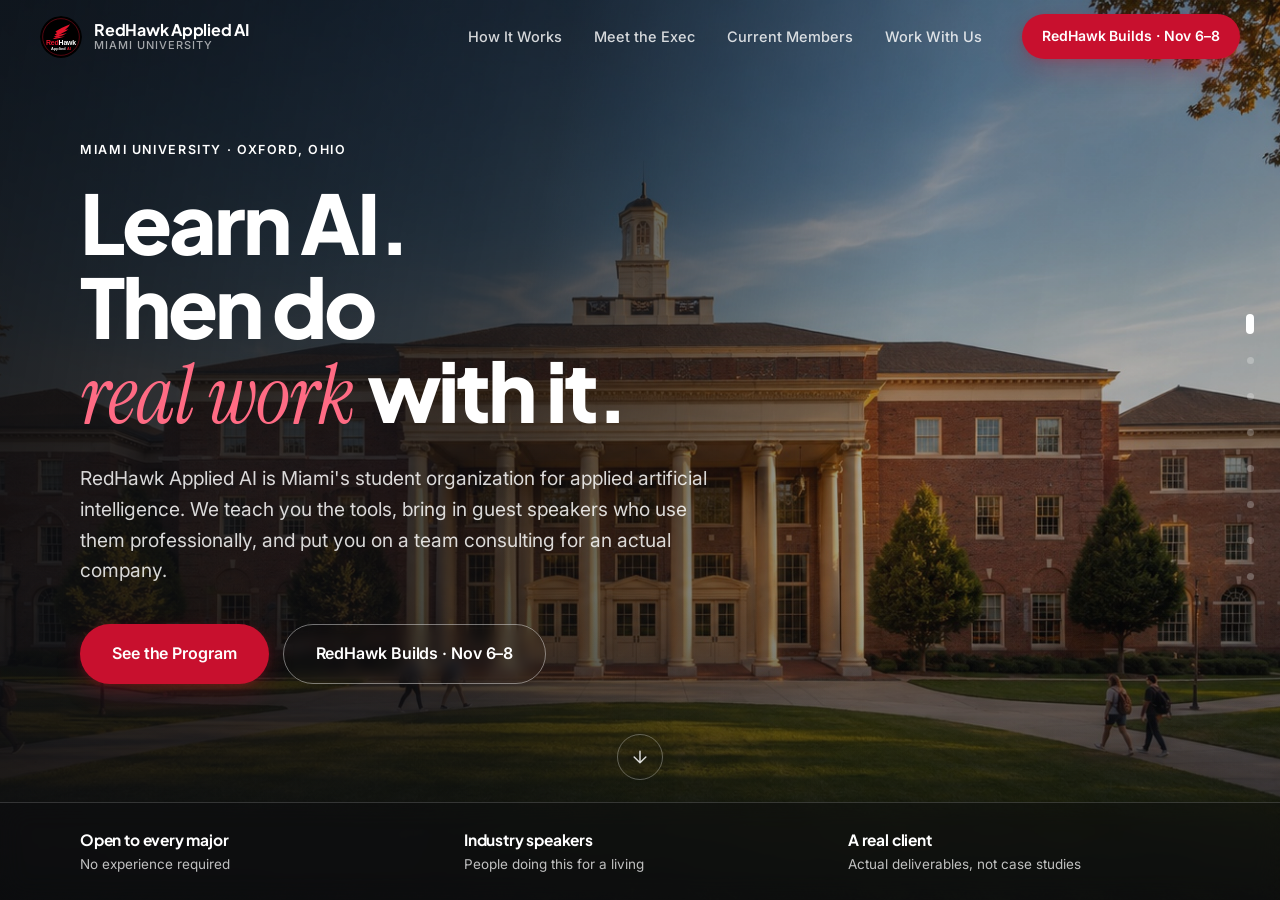
==== commit 00245a48: "Single-page flow: how it works, second semester, hackathon, exec, members - Home page now carries th" ====
--- a/index.html
+++ b/index.html
@@ -41,9 +41,9 @@
     </span>
   </a>
   <nav class="topnav-links" aria-label="Primary">
-    <a href="#about">About</a>
+    <a href="#curriculum">How It Works</a>
     <a href="#team">Meet the Exec</a>
-    <a href="members.html">Current Members</a>
+    <a href="#roster">Current Members</a>
     <a href="#partner">Work With Us</a>
   </nav>
   <a href="#builds" class="btn btn-primary btn-sm topnav-cta">RedHawk Builds &middot; Nov 6&ndash;8</a>
@@ -53,9 +53,9 @@
 </header>
 
 <div class="mobile-menu" id="mobileMenu" aria-hidden="true">
-  <a href="#about">About</a>
+  <a href="#curriculum">How It Works</a>
   <a href="#team">Meet the Exec</a>
-  <a href="members.html">Current Members</a>
+  <a href="#roster">Current Members</a>
   <a href="#apply">Apply</a>
   <a href="#partner">Work With Us</a>
   <a href="#builds" class="btn btn-primary">RedHawk Builds &middot; Nov 6&ndash;8</a>
@@ -64,12 +64,14 @@
 <div class="progress" aria-hidden="true"><span id="progressBar"></span></div>
 
 <nav class="scroll-rail" aria-label="Section navigation">
-  <button data-target="hero"    class="rail-dot is-active" aria-label="Introduction"><span class="rail-tip">Intro</span></button>
-  <button data-target="about"   class="rail-dot" aria-label="About"><span class="rail-tip">About</span></button>
-  <button data-target="builds"  class="rail-dot" aria-label="RedHawk Builds hackathon"><span class="rail-tip">RedHawk Builds</span></button>
-  <button data-target="team"    class="rail-dot" aria-label="Meet the exec"><span class="rail-tip">Meet the Exec</span></button>
-  <button data-target="apply"   class="rail-dot" aria-label="Apply"><span class="rail-tip">Apply</span></button>
-  <button data-target="partner" class="rail-dot" aria-label="Work with us"><span class="rail-tip">Work With Us</span></button>
+  <button data-target="hero"       class="rail-dot is-active" aria-label="Introduction"><span class="rail-tip">Intro</span></button>
+  <button data-target="curriculum" class="rail-dot" aria-label="How it works"><span class="rail-tip">How It Works</span></button>
+  <button data-target="spring"     class="rail-dot" aria-label="Second semester"><span class="rail-tip">Second Semester</span></button>
+  <button data-target="builds"     class="rail-dot" aria-label="RedHawk Builds hackathon"><span class="rail-tip">RedHawk Builds</span></button>
+  <button data-target="team"       class="rail-dot" aria-label="Meet the exec"><span class="rail-tip">Meet the Exec</span></button>
+  <button data-target="roster"     class="rail-dot" aria-label="Current members"><span class="rail-tip">Current Members</span></button>
+  <button data-target="apply"      class="rail-dot" aria-label="Apply"><span class="rail-tip">Apply</span></button>
+  <button data-target="partner"    class="rail-dot" aria-label="Work with us"><span class="rail-tip">Work With Us</span></button>
 </nav>
 
 <main id="main">
@@ -98,7 +100,7 @@
           professionally, and put you on a team consulting for an actual company.
         </p>
         <div class="hero-actions reveal">
-          <a href="members.html#curriculum" class="btn btn-primary btn-lg">See the Program</a>
+          <a href="#curriculum" class="btn btn-primary btn-lg">See the Program</a>
           <a href="#builds" class="btn btn-outline-light btn-lg">RedHawk Builds &middot; Nov 6&ndash;8</a>
         </div>
       </div>
@@ -112,115 +114,112 @@
       </div>
     </div>
 
-    <button class="scroll-cue" data-scroll-to="about" aria-label="Scroll to About section">
+    <button class="scroll-cue" data-scroll-to="curriculum" aria-label="Scroll to How It Works section">
       <svg width="20" height="20" viewBox="0 0 24 24" fill="none" stroke="currentColor" stroke-width="1.75" stroke-linecap="round" stroke-linejoin="round"><path d="M12 5v14M5 12l7 7 7-7"/></svg>
     </button>
   </section>
 
-  <!-- ═══════════ ABOUT (combined: who we are + what you gain + how it works) ═══════════ -->
-  <section class="panel panel-light panel-dynamic" id="about">
-    <canvas class="about-bg" id="aboutGrid" aria-hidden="true"></canvas>
+  <!-- ═══════════ CURRICULUM ═══════════ -->
+  <section class="panel panel-tint panel-tall" id="curriculum">
     <div class="wrap">
-      <div class="split">
-        <div class="split-text">
-          <p class="kicker reveal"><span class="kicker-num">01</span> About Us</p>
-          <h2 class="h2 reveal">A place to actually get good at this.</h2>
+      <div class="curr-layout">
+        <div class="curr-copy">
+          <p class="kicker reveal">How It Works</p>
+          <h2 class="h2 reveal">Eight weeks, zero to capable.</h2>
           <p class="lede reveal">
-            Most students learn AI in fragments, a video here, an assignment there.
-            We built a structured path instead: real instruction, direct exposure to
-            people applying AI professionally, and a live client project to close it out.
-            No technical background required.
+            Every new member works through the same path. It starts from nothing,
+            and each week builds on the one before it. Open any week to see
+            what's covered.
           </p>
-          <blockquote class="pull reveal">
-            <p>We'd rather graduate ten students who can genuinely do the work than a hundred who sat through slides.</p>
-          </blockquote>
-        </div>
-        <div class="split-media reveal">
-          <div class="tool-card">
-            <p class="tool-card-label">Tools You'll Learn</p>
-            <div class="tool-grid">
-              <!-- Real brand marks (Simple Icons, MIT-licensed) for Claude, ChatGPT, Vercel, GitHub.
-                   Manus and Base44 aren't in that library, so their icons are cropped from
-                   each vendor's own site art (Manus: favicon, rasterized + inverted to white;
-                   Base44: sun mark cropped from their brand lockup, transparent PNG). -->
-              <div class="tool-badge" style="--tb: #D97757;">
-                <span class="tool-mark"><svg viewBox="0 0 24 24" fill="currentColor" aria-hidden="true"><path d="m4.7144 15.9555 4.7174-2.6471.079-.2307-.079-.1275h-.2307l-.7893-.0486-2.6956-.0729-2.3375-.0971-2.2646-.1214-.5707-.1215-.5343-.7042.0546-.3522.4797-.3218.686.0608 1.5179.1032 2.2767.1578 1.6514.0972 2.4468.255h.3886l.0546-.1579-.1336-.0971-.1032-.0972L6.973 9.8356l-2.55-1.6879-1.3356-.9714-.7225-.4918-.3643-.4614-.1578-1.0078.6557-.7225.8803.0607.2246.0607.8925.686 1.9064 1.4754 2.4893 1.8336.3643.3035.1457-.1032.0182-.0728-.164-.2733-1.3539-2.4467-1.445-2.4893-.6435-1.032-.17-.6194c-.0607-.255-.1032-.4674-.1032-.7285L6.287.1335 6.6997 0l.9957.1336.419.3642.6192 1.4147 1.0018 2.2282 1.5543 3.0296.4553.8985.2429.8318.091.255h.1579v-.1457l.1275-1.706.2368-2.0947.2307-2.6957.0789-.7589.3764-.9107.7468-.4918.5828.2793.4797.686-.0668.4433-.2853 1.8517-.5586 2.9021-.3643 1.9429h.2125l.2429-.2429.9835-1.3053 1.6514-2.0643.7286-.8196.85-.9046.5464-.4311h1.0321l.759 1.1293-.34 1.1657-1.0625 1.3478-.8804 1.1414-1.2628 1.7-.7893 1.36.0729.1093.1882-.0183 2.8535-.607 1.5421-.2794 1.8396-.3157.8318.3886.091.3946-.3278.8075-1.967.4857-2.3072.4614-3.4364.8136-.0425.0304.0486.0607 1.5482.1457.6618.0364h1.621l3.0175.2247.7892.522.4736.6376-.079.4857-1.2142.6193-1.6393-.3886-3.825-.9107-1.3113-.3279h-.1822v.1093l1.0929 1.0686 2.0035 1.8092 2.5075 2.3314.1275.5768-.3218.4554-.34-.0486-2.2039-1.6575-.85-.7468-1.9246-1.621h-.1275v.17l.4432.6496 2.3436 3.5214.1214 1.0807-.17.3521-.6071.2125-.6679-.1214-1.3721-1.9246L14.38 17.959l-1.1414-1.9428-.1397.079-.674 7.2552-.3156.3703-.7286.2793-.6071-.4614-.3218-.7468.3218-1.4753.3886-1.9246.3157-1.53.2853-1.9004.17-.6314-.0121-.0425-.1397.0182-1.4328 1.9672-2.1796 2.9446-1.7243 1.8456-.4128.164-.7164-.3704.0667-.6618.4008-.5889 2.386-3.0357 1.4389-1.882.929-1.0868-.0062-.1579h-.0546l-6.3385 4.1164-1.1293.1457-.4857-.4554.0608-.7467.2307-.2429 1.9064-1.3114Z"/></svg></span>
-                <span class="tool-name">Claude</span>
-              </div>
-              <div class="tool-badge" style="--tb: #10A37F;">
-                <span class="tool-mark"><svg viewBox="0 0 24 24" fill="currentColor" aria-hidden="true"><path d="M22.2819 9.8211a5.9847 5.9847 0 0 0-.5157-4.9108 6.0462 6.0462 0 0 0-6.5098-2.9A6.0651 6.0651 0 0 0 4.9807 4.1818a5.9847 5.9847 0 0 0-3.9977 2.9 6.0462 6.0462 0 0 0 .7427 7.0966 5.98 5.98 0 0 0 .511 4.9107 6.051 6.051 0 0 0 6.5146 2.9001A5.9847 5.9847 0 0 0 13.2599 24a6.0557 6.0557 0 0 0 5.7718-4.2058 5.9894 5.9894 0 0 0 3.9977-2.9001 6.0557 6.0557 0 0 0-.7475-7.0729zm-9.022 12.6081a4.4755 4.4755 0 0 1-2.8764-1.0408l.1419-.0804 4.7783-2.7582a.7948.7948 0 0 0 .3927-.6813v-6.7369l2.02 1.1686a.071.071 0 0 1 .038.052v5.5826a4.504 4.504 0 0 1-4.4945 4.4944zm-9.6607-4.1254a4.4708 4.4708 0 0 1-.5346-3.0137l.142.0852 4.783 2.7582a.7712.7712 0 0 0 .7806 0l5.8428-3.3685v2.3324a.0804.0804 0 0 1-.0332.0615L9.74 19.9502a4.4992 4.4992 0 0 1-6.1408-1.6464zM2.3408 7.8956a4.485 4.485 0 0 1 2.3655-1.9728V11.6a.7664.7664 0 0 0 .3879.6765l5.8144 3.3543-2.0201 1.1685a.0757.0757 0 0 1-.071 0l-4.8303-2.7865A4.504 4.504 0 0 1 2.3408 7.872zm16.5963 3.8558L13.1038 8.364 15.1192 7.2a.0757.0757 0 0 1 .071 0l4.8303 2.7913a4.4944 4.4944 0 0 1-.6765 8.1042v-5.6772a.79.79 0 0 0-.407-.667zm2.0107-3.0231l-.142-.0852-4.7735-2.7818a.7759.7759 0 0 0-.7854 0L9.409 9.2297V6.8974a.0662.0662 0 0 1 .0284-.0615l4.8303-2.7866a4.4992 4.4992 0 0 1 6.6802 4.66zM8.3065 12.863l-2.02-1.1638a.0804.0804 0 0 1-.038-.0567V6.0742a4.4992 4.4992 0 0 1 7.3757-3.4537l-.142.0805L8.704 5.459a.7948.7948 0 0 0-.3927.6813zm1.0976-2.3654l2.602-1.4998 2.6069 1.4998v2.9994l-2.5974 1.4997-2.6067-1.4997Z"/></svg></span>
-                <span class="tool-name">ChatGPT</span>
-              </div>
-              <div class="tool-badge" style="--tb: #343229;">
-                <span class="tool-mark"><img src="assets/tool-logos/manus-icon-white.png" alt="" class="tool-mark-img"></span>
-                <span class="tool-name">Manus</span>
-              </div>
-              <div class="tool-badge" style="--tb: #000000;">
-                <span class="tool-mark"><svg viewBox="0 0 24 24" fill="currentColor" aria-hidden="true"><path d="m12 1.608 12 20.784H0Z"/></svg></span>
-                <span class="tool-name">Vercel</span>
-              </div>
-              <div class="tool-badge" style="--tb: #181717;">
-                <span class="tool-mark"><svg viewBox="0 0 24 24" fill="currentColor" aria-hidden="true"><path d="M12 .297c-6.63 0-12 5.373-12 12 0 5.303 3.438 9.8 8.205 11.385.6.113.82-.258.82-.577 0-.285-.01-1.04-.015-2.04-3.338.724-4.042-1.61-4.042-1.61C4.422 18.07 3.633 17.7 3.633 17.7c-1.087-.744.084-.729.084-.729 1.205.084 1.838 1.236 1.838 1.236 1.07 1.835 2.809 1.305 3.495.998.108-.776.417-1.305.76-1.605-2.665-.3-5.466-1.332-5.466-5.93 0-1.31.465-2.38 1.235-3.22-.135-.303-.54-1.523.105-3.176 0 0 1.005-.322 3.3 1.23.96-.267 1.98-.399 3-.405 1.02.006 2.04.138 3 .405 2.28-1.552 3.285-1.23 3.285-1.23.645 1.653.24 2.873.12 3.176.765.84 1.23 1.91 1.23 3.22 0 4.61-2.805 5.625-5.475 5.92.42.36.81 1.096.81 2.22 0 1.606-.015 2.896-.015 3.286 0 .315.21.69.825.57C20.565 22.092 24 17.592 24 12.297c0-6.627-5.373-12-12-12"/></svg></span>
-                <span class="tool-name">GitHub</span>
-              </div>
-              <div class="tool-badge" style="--tb: #F58613;">
-                <span class="tool-mark"><img src="assets/tool-logos/base44-icon-white.png" alt="" class="tool-mark-img"></span>
-                <span class="tool-name">Base44</span>
-              </div>
-            </div>
-          </div>
-        </div>
-      </div>
-
-      <div class="phase-row phase-row-tight">
-        <article class="phase reveal">
-          <div class="phase-icon" aria-hidden="true">
-            <svg viewBox="0 0 24 24" fill="none" stroke="currentColor" stroke-width="1.5" stroke-linecap="round" stroke-linejoin="round"><path d="M12 3L2 8l10 5 10-5-10-5z"/><path d="M2 14l10 5 10-5"/></svg>
-          </div>
-          <h3>Learn the tools</h3>
-          <p>Hands-on instruction with the AI systems people actually use at work, starting from zero and building to genuine capability.</p>
-        </article>
-
-        <div class="phase-link" aria-hidden="true"></div>
-
-        <article class="phase reveal">
-          <div class="phase-icon" aria-hidden="true">
-            <svg viewBox="0 0 24 24" fill="none" stroke="currentColor" stroke-width="1.5" stroke-linecap="round" stroke-linejoin="round"><path d="M17 21v-2a4 4 0 00-4-4H6a4 4 0 00-4 4v2"/><circle cx="9.5" cy="7" r="4"/><path d="M22 21v-2a4 4 0 00-3-3.87"/></svg>
-          </div>
-          <h3>Hear from practitioners</h3>
-          <p>Guest speakers who apply AI professionally: what the work really looks like, and what they hire for.</p>
-        </article>
-
-        <div class="phase-link" aria-hidden="true"></div>
-
-        <article class="phase reveal">
-          <div class="phase-icon" aria-hidden="true">
-            <svg viewBox="0 0 24 24" fill="none" stroke="currentColor" stroke-width="1.5" stroke-linecap="round" stroke-linejoin="round"><path d="M20 7h-9M14 17H5"/><circle cx="17" cy="17" r="3"/><circle cx="7" cy="7" r="3"/></svg>
-          </div>
-          <h3>Consult for a real client</h3>
-          <p>Members work in teams on a live engagement: a real organization, a real problem, work you actually hand over.</p>
-        </article>
-      </div>
-
-      <p class="more-link reveal">
-        <a href="members.html#curriculum">See the full 11-week curriculum <span aria-hidden="true">&rarr;</span></a>
-      </p>
+          <div class="curr-progress reveal" aria-hidden="true">
+            <span class="curr-progress-num" id="currWeek">1</span>
+            <span class="curr-progress-of">/ 8 weeks</span>
+          </div>
+          <button type="button" class="btn btn-outline-dark btn-sm reveal" id="timelineToggle" aria-pressed="false">Expand all</button>
+        </div>
+
+        <!-- Filled in by members.js from the CURRICULUM list in members-data.js -->
+        <div class="tl-wrap">
+          <div class="tl-spine" aria-hidden="true"><span id="tlFill"></span></div>
+          <ol class="timeline" id="timeline"></ol>
+          <noscript><p class="lede">The curriculum needs JavaScript turned on to display.</p></noscript>
+        </div>
+      </div>
+    </div>
+  </section>
+
+  <!-- ═══════════ SECOND SEMESTER ═══════════ -->
+  <section class="panel panel-dark panel-tall" id="spring">
+    <div class="wrap">
+      <header class="sec-head sec-head-row">
+        <div>
+          <p class="kicker kicker-light reveal">Second Semester</p>
+          <h2 class="h2 h2-light reveal">After the curriculum, the real work starts.</h2>
+          <p class="lede lede-light reveal">
+            Members who finish the eight weeks move into research teams. You go
+            deep on the tools, teach the chapter what you found, and then put it
+            to work for a real company.
+          </p>
+        </div>
+        <div class="meet-card reveal">
+          <p class="meet-label">Meets</p>
+          <p class="meet-time">Mondays</p>
+          <p class="meet-hours">7:00 &ndash; 8:00 PM</p>
+        </div>
+      </header>
+
+      <ol class="track">
+        <li class="track-step track-wide reveal">
+          <div class="track-wide-copy">
+            <h3>Research the models</h3>
+            <p>Members go deep on the AI models people use at work, one model per group, and keep building with Claude throughout.</p>
+          </div>
+          <ul class="model-teams">
+            <li class="model-team" style="--tb: #20808D;">
+              <span class="tool-mark"><span class="logo" style="--logo: url('assets/tool-logos/perplexity.svg')"></span></span>
+              <span class="model-text"><strong>Perplexity</strong><span>by Perplexity AI</span></span>
+            </li>
+            <li class="model-team" style="--tb: #10A37F;">
+              <span class="tool-mark"><span class="logo" style="--logo: url('assets/tool-logos/openai.svg')"></span></span>
+              <span class="model-text"><strong>ChatGPT</strong><span>by OpenAI</span></span>
+            </li>
+            <li class="model-team" style="--tb: #000000;">
+              <span class="tool-mark"><span class="logo" style="--logo: url('assets/tool-logos/grok.svg')"></span></span>
+              <span class="model-text"><strong>Grok</strong><span>by xAI</span></span>
+            </li>
+            <li class="model-team" style="--tb: #D97757;">
+              <span class="tool-mark"><span class="logo" style="--logo: url('assets/tool-logos/claude.svg')"></span></span>
+              <span class="model-text"><strong>Claude</strong><span>by Anthropic</span></span>
+            </li>
+          </ul>
+        </li>
+        <li class="track-step reveal">
+          <h3>Present back to the chapter</h3>
+          <p>Each group brings its findings back and presents them, so the whole chapter learns what every model is good at.</p>
+        </li>
+        <li class="track-step reveal">
+          <h3>Four industry research teams</h3>
+          <p>Members work in four teams, each focused on an industry. Every team has a <strong>Research Lead</strong>, and any member can run for it.</p>
+        </li>
+        <li class="track-step reveal">
+          <h3>Consult for a real company</h3>
+          <p>A company comes in with a real problem. The teams consult on it and deliver an AI-driven solution.</p>
+        </li>
+      </ol>
+
+      <div class="spring-cta reveal">
+        <p>Want in? Applications reopen in February.</p>
+        <a href="#apply" class="btn btn-primary">How to apply</a>
+      </div>
     </div>
   </section>
 
   <!-- ═══════════ REDHAWK BUILDS (hackathon, Nov 6–8) ═══════════ -->
   <section class="panel panel-dark builds" id="builds">
-    <div class="ticker" aria-hidden="true">
-      <div class="ticker-track">
-        <span>BUILD <b>+18.89</b></span><span>SHIP <b>+4.20</b></span><span>PITCH <b>+2.06</b></span><span>LEARN <b>+1.12</b></span><span>MCVY <b>+0.55</b></span><span>OXFD <b>+3.08</b></span><span>HACK <b>+6.40</b></span><span>TEAM <b>+2.44</b></span>
-        <span>BUILD <b>+18.89</b></span><span>SHIP <b>+4.20</b></span><span>PITCH <b>+2.06</b></span><span>LEARN <b>+1.12</b></span><span>MCVY <b>+0.55</b></span><span>OXFD <b>+3.08</b></span><span>HACK <b>+6.40</b></span><span>TEAM <b>+2.44</b></span>
-      </div>
-    </div>
-
     <div class="wrap">
       <div class="builds-top">
         <div class="builds-copy">
-          <p class="kicker kicker-light reveal"><span class="kicker-num">02</span> RedHawk Builds 2026</p>
+          <p class="kicker kicker-light reveal">RedHawk Builds 2026</p>
           <h2 class="h2 h2-light reveal">Where finance and technology <em>intersect.</em></h2>
           <p class="lede lede-light reveal">
             A weekend fintech hackathon for Miami students, hosted with the Farmer School
@@ -279,7 +278,7 @@
     </div>
     <div class="wrap wrap-wide">
       <header class="sec-head">
-        <p class="kicker kicker-light reveal"><span class="kicker-num">03</span> Meet the Exec</p>
+        <p class="kicker kicker-light reveal">Meet the Exec</p>
         <h2 class="h2 h2-light reveal">The people running it.</h2>
         <p class="lede lede-light reveal">
           Ten Miami students who decided this should exist, and then built it.
@@ -342,7 +341,7 @@
           </div>
           <div class="member-text">
             <h3>Jackson Katona</h3>
-            <p class="member-role">Treasurer &amp; Dir. of Events</p>
+            <p class="member-role">Treasurer &amp; VP of Events</p>
           </div>
           <a href="https://www.linkedin.com/in/jackson-katona/" class="li" target="_blank" rel="noopener noreferrer" aria-label="Jackson Katona on LinkedIn (opens in a new tab)">
             <svg viewBox="0 0 24 24" fill="currentColor" aria-hidden="true"><path d="M20.45 20.45h-3.55v-5.57c0-1.33-.03-3.04-1.85-3.04-1.85 0-2.14 1.45-2.14 2.94v5.67H9.35V9h3.41v1.56h.05c.48-.9 1.64-1.85 3.38-1.85 3.6 0 4.27 2.37 4.27 5.46v6.28zM5.34 7.43a2.06 2.06 0 11.02-4.12 2.06 2.06 0 01-.02 4.12zM7.11 20.45H3.56V9h3.55v11.45z"/></svg>
@@ -355,7 +354,7 @@
           </div>
           <div class="member-text">
             <h3>Jake Showalter</h3>
-            <p class="member-role">Dir. of New Member Education</p>
+            <p class="member-role">VP of New Member Education</p>
           </div>
           <a href="https://www.linkedin.com/in/jake-showalter/" class="li" target="_blank" rel="noopener noreferrer" aria-label="Jake Showalter on LinkedIn (opens in a new tab)">
             <svg viewBox="0 0 24 24" fill="currentColor" aria-hidden="true"><path d="M20.45 20.45h-3.55v-5.57c0-1.33-.03-3.04-1.85-3.04-1.85 0-2.14 1.45-2.14 2.94v5.67H9.35V9h3.41v1.56h.05c.48-.9 1.64-1.85 3.38-1.85 3.6 0 4.27 2.37 4.27 5.46v6.28zM5.34 7.43a2.06 2.06 0 11.02-4.12 2.06 2.06 0 01-.02 4.12zM7.11 20.45H3.56V9h3.55v11.45z"/></svg>
@@ -368,7 +367,7 @@
           </div>
           <div class="member-text">
             <h3>Mallory Shroder</h3>
-            <p class="member-role">Dir. of New Member Education</p>
+            <p class="member-role">VP of New Member Education</p>
           </div>
           <a href="https://www.linkedin.com/in/mallory-shroder/" class="li" target="_blank" rel="noopener noreferrer" aria-label="Mallory Shroder on LinkedIn (opens in a new tab)">
             <svg viewBox="0 0 24 24" fill="currentColor" aria-hidden="true"><path d="M20.45 20.45h-3.55v-5.57c0-1.33-.03-3.04-1.85-3.04-1.85 0-2.14 1.45-2.14 2.94v5.67H9.35V9h3.41v1.56h.05c.48-.9 1.64-1.85 3.38-1.85 3.6 0 4.27 2.37 4.27 5.46v6.28zM5.34 7.43a2.06 2.06 0 11.02-4.12 2.06 2.06 0 01-.02 4.12zM7.11 20.45H3.56V9h3.55v11.45z"/></svg>
@@ -381,7 +380,7 @@
           </div>
           <div class="member-text">
             <h3>Jackson Potter</h3>
-            <p class="member-role">Dir. of New Member Education</p>
+            <p class="member-role">VP of New Member Education</p>
           </div>
           <a href="https://www.linkedin.com/in/jackson-potter-39a792323/" class="li" target="_blank" rel="noopener noreferrer" aria-label="Jackson Potter on LinkedIn (opens in a new tab)">
             <svg viewBox="0 0 24 24" fill="currentColor" aria-hidden="true"><path d="M20.45 20.45h-3.55v-5.57c0-1.33-.03-3.04-1.85-3.04-1.85 0-2.14 1.45-2.14 2.94v5.67H9.35V9h3.41v1.56h.05c.48-.9 1.64-1.85 3.38-1.85 3.6 0 4.27 2.37 4.27 5.46v6.28zM5.34 7.43a2.06 2.06 0 11.02-4.12 2.06 2.06 0 01-.02 4.12zM7.11 20.45H3.56V9h3.55v11.45z"/></svg>
@@ -394,7 +393,7 @@
           </div>
           <div class="member-text">
             <h3>Aidan Schmidt</h3>
-            <p class="member-role">Dir. of Consulting &amp; Corp. Relations</p>
+            <p class="member-role">VP of Consulting &amp; Corp. Relations</p>
           </div>
           <a href="https://www.linkedin.com/in/aidan-a-schmidt/" class="li" target="_blank" rel="noopener noreferrer" aria-label="Aidan Schmidt on LinkedIn (opens in a new tab)">
             <svg viewBox="0 0 24 24" fill="currentColor" aria-hidden="true"><path d="M20.45 20.45h-3.55v-5.57c0-1.33-.03-3.04-1.85-3.04-1.85 0-2.14 1.45-2.14 2.94v5.67H9.35V9h3.41v1.56h.05c.48-.9 1.64-1.85 3.38-1.85 3.6 0 4.27 2.37 4.27 5.46v6.28zM5.34 7.43a2.06 2.06 0 11.02-4.12 2.06 2.06 0 01-.02 4.12zM7.11 20.45H3.56V9h3.55v11.45z"/></svg>
@@ -407,7 +406,7 @@
           </div>
           <div class="member-text">
             <h3>Jake Parilla</h3>
-            <p class="member-role">Director of Recruitment</p>
+            <p class="member-role">VP of Recruitment</p>
           </div>
           <a href="https://www.linkedin.com/in/jake-parilla-542517368/" class="li" target="_blank" rel="noopener noreferrer" aria-label="Jake Parilla on LinkedIn (opens in a new tab)">
             <svg viewBox="0 0 24 24" fill="currentColor" aria-hidden="true"><path d="M20.45 20.45h-3.55v-5.57c0-1.33-.03-3.04-1.85-3.04-1.85 0-2.14 1.45-2.14 2.94v5.67H9.35V9h3.41v1.56h.05c.48-.9 1.64-1.85 3.38-1.85 3.6 0 4.27 2.37 4.27 5.46v6.28zM5.34 7.43a2.06 2.06 0 11.02-4.12 2.06 2.06 0 01-.02 4.12zM7.11 20.45H3.56V9h3.55v11.45z"/></svg>
@@ -415,10 +414,23 @@
         </article>
 
       </div>
-
-      <p class="more-link more-link-light reveal">
-        <a href="members.html">Meet the current members <span aria-hidden="true">&rarr;</span></a>
-      </p>
+    </div>
+  </section>
+
+  <!-- ═══════════ ROSTER ═══════════ -->
+  <section class="panel panel-light panel-tall" id="roster">
+    <div class="wrap wrap-wide">
+      <header class="sec-head sec-head-row">
+        <div>
+          <h2 class="h2 reveal">Current members.</h2>
+        </div>
+        <p class="roster-count reveal" id="rosterCount"></p>
+      </header>
+
+      <!-- Filled in by members.js from the ROSTER list in members-data.js -->
+      <ul class="roster" id="rosterGrid"></ul>
+
+      <noscript><p class="lede">The member list needs JavaScript turned on to display.</p></noscript>
     </div>
   </section>
 
@@ -427,7 +439,7 @@
     <div class="wrap">
       <div class="apply-layout">
         <div class="apply-copy">
-          <p class="kicker reveal"><span class="kicker-num">04</span> Join Us</p>
+          <p class="kicker reveal">Join Us</p>
           <h2 class="h2 reveal">Applications reopen in February.</h2>
           <p class="lede reveal">
             This semester's cohort is set and applications are closed. We open again
@@ -446,22 +458,22 @@
           <p class="apply-card-date">February <em>2027</em></p>
           <ul class="apply-steps">
             <li><span>1</span> Applications open in February</li>
-            <li><span>2</span> New members start the 11-week curriculum</li>
+            <li><span>2</span> New members start the 8-week curriculum</li>
             <li><span>3</span> Finish it and join a research team</li>
           </ul>
-          <a href="members.html#curriculum" class="apply-card-link">See what new members learn <span aria-hidden="true">&rarr;</span></a>
-        </div>
-      </div>
-    </div>
-  </section>
-
-  <!-- ═══════════ WORK WITH US (companies — deliberately the last content section) ═══════════ -->
+          <a href="#curriculum" class="apply-card-link">See what new members learn <span aria-hidden="true">&rarr;</span></a>
+        </div>
+      </div>
+    </div>
+  </section>
+
+  <!-- ═══════════ WORK WITH US ═══════════ -->
   <section class="panel panel-light panel-dynamic" id="partner">
     <div class="partner-bg" aria-hidden="true"></div>
     <div class="wrap">
       <div class="split split-reverse">
         <div class="split-text">
-          <p class="kicker reveal"><span class="kicker-num">05</span> Work With Us</p>
+          <p class="kicker reveal">Work With Us</p>
           <h2 class="h2 reveal">The part that makes this different.</h2>
           <p class="lede reveal">
             Our members work in teams with a real organization on a real problem,
@@ -474,7 +486,7 @@
           </ul>
 
           <div class="partner-cta reveal">
-            <p>Run an organization with a problem worth solving? We work pro bono and we're always looking for the next client partner. Reach out to <strong>Aidan Schmidt</strong>, Director of Consulting &amp; Corporate Relations.</p>
+            <p>Run an organization with a problem worth solving? We work pro bono and we're always looking for the next client partner. Reach out to <strong>Aidan Schmidt</strong>, VP of Consulting &amp; Corporate Relations.</p>
             <a href="mailto:schmi230@miamioh.edu?subject=Partnering%20with%20RedHawk%20Applied%20AI" class="btn btn-dark">Email Aidan Schmidt</a>
           </div>
         </div>
@@ -500,10 +512,9 @@
           </div>
         </div>
         <nav class="foot-nav" aria-label="Footer">
-          <a href="#about">About</a>
+          <a href="#curriculum">How It Works</a>
           <a href="#team">Meet the Exec</a>
-          <a href="members.html">Current Members</a>
-          <a href="members.html#curriculum">Curriculum</a>
+          <a href="#roster">Current Members</a>
           <a href="#builds">RedHawk Builds</a>
           <a href="#partner">Work With Us</a>
         </nav>
@@ -528,6 +539,8 @@
 </div>
 </main>
 
+<script src="members-data.js"></script>
+<script src="members.js"></script>
 <script src="script.js"></script>
 </body>
 </html>
--- a/styles.css
+++ b/styles.css
@@ -285,7 +285,7 @@
 /* rail inverts over dark panels */
 .scroll-rail.on-dark .rail-dot::after { background: rgba(255,255,255,0.26); }
 .scroll-rail.on-dark .rail-dot:hover::after { background: rgba(255,255,255,0.5); }
-.scroll-rail.on-dark .rail-dot.is-active::after { background: var(--red); }
+.scroll-rail.on-dark .rail-dot.is-active::after { background: #fff; }
 .scroll-rail.on-dark .rail-tip { background: var(--paper); color: var(--t1); }
 
 /* ── Buttons ───────────────────────────────────────────── */
@@ -335,14 +335,7 @@
   color: var(--red);
   margin-bottom: 20px;
 }
-.kicker-num {
-  font-family: var(--serif); font-style: italic;
-  font-size: 17px; letter-spacing: 0;
-  text-transform: none;
-  color: var(--t3);
-}
 .kicker-light { color: #fff; }
-.kicker-light .kicker-num { color: rgba(255,255,255,0.72); } /* 0.5 measured 3.45:1 on the Team photo bg — bumped to clear 4.5:1 AA everywhere it's used */
 
 .h2 {
   font-family: var(--display);
@@ -482,70 +475,6 @@
   letter-spacing: 0.01em;
 }
 
-.pull {
-  margin-top: 34px;
-  padding: 4px 0 4px 22px;
-  border-left: 3px solid var(--red);
-}
-.pull p {
-  font-family: var(--serif);
-  font-style: italic;
-  font-size: clamp(19px, 1.9vw, 23px);
-  line-height: 1.42;
-  color: var(--t1);
-  max-width: 44ch;
-}
-
-/* ── Phases (light — lives inside the combined About section) ────────── */
-.phase-row {
-  display: grid;
-  grid-template-columns: 1fr 56px 1fr 56px 1fr;
-  align-items: stretch;
-  gap: 0;
-}
-.phase-row-tight { margin-top: 48px; }
-.phase {
-  background: var(--paper);
-  border: 1px solid var(--line);
-  border-radius: var(--r-lg);
-  padding: 34px 30px 36px;
-  transition: transform var(--med) var(--ease), border-color var(--med) var(--ease), box-shadow var(--med) var(--ease);
-}
-.phase:hover { transform: translateY(-5px); border-color: var(--line-soft); box-shadow: var(--shadow-sm); }
-.phase-icon {
-  width: 46px; height: 46px;
-  display: flex; align-items: center; justify-content: center;
-  border-radius: var(--r-md);
-  background: var(--red);
-  color: #fff;
-  margin-bottom: 20px;
-}
-.phase-icon svg { width: 22px; height: 22px; }
-.phase h3 {
-  font-family: var(--display);
-  font-size: 18.5px; font-weight: 700;
-  letter-spacing: -0.02em;
-  color: var(--t1);
-  margin-bottom: 10px;
-}
-.phase p { font-size: 14.5px; color: var(--t2); line-height: 1.58; }
-
-.phase-link { position: relative; }
-.phase-link::before {
-  content: '';
-  position: absolute; top: 50%; left: 12px; right: 12px;
-  height: 1px;
-  background: linear-gradient(to right, transparent, var(--line), transparent);
-}
-.phase-link::after {
-  content: '';
-  position: absolute; top: 50%; right: 12px;
-  width: 6px; height: 6px;
-  border-top: 1.5px solid var(--t3);
-  border-right: 1.5px solid var(--t3);
-  transform: translateY(-50%) rotate(45deg);
-}
-
 /* ── Check list ────────────────────────────────────────── */
 .check-list { margin-top: 28px; display: flex; flex-direction: column; gap: 13px; }
 .check-list li {
@@ -583,27 +512,7 @@
 }
 .partner-cta strong { color: var(--t1); font-weight: 600; }
 
-/* ── About: red particle-network background ──────────────────────────────
-   A canvas of drifting red particles connected by lines, drawn by
-   initAboutParticles() in script.js — brightens near the pointer, bursts
-   on click. Sized to fill the section; the drawing itself (colors, motion,
-   reduced-motion handling) lives in JS since a <canvas> can't be animated
-   from CSS alone.
-   Masked so it stays visible in the open margins/gaps but fades directly
-   behind the left text column, which sits on transparent paper (no card)
-   and would otherwise fight the moving lines for legibility. ──────────── */
 .panel-dynamic { position: relative; overflow: hidden; }
-.about-bg {
-  position: absolute;
-  inset: 0;
-  z-index: 0;
-  width: 100%;
-  height: 100%;
-  display: block;
-  -webkit-mask-image: linear-gradient(90deg, rgba(0,0,0,0.16) 0%, rgba(0,0,0,0.16) 38%, black 68%);
-          mask-image: linear-gradient(90deg, rgba(0,0,0,0.16) 0%, rgba(0,0,0,0.16) 38%, black 68%);
-}
-#about .wrap { position: relative; z-index: 1; }
 
 /* ── Work With Us: dynamic background (closing section) ────────────────
    Same technique as About but red-forward and drifting the opposite
@@ -630,40 +539,17 @@
   .partner-bg { animation: none; }
 }
 
-/* ── Tool badges (About section, replaces the meeting photo) ──────────
-   Claude / ChatGPT / Zapier / Cursor use their real Simple Icons marks
-   (MIT-licensed brand icon set built exactly for "built with" style
-   badges). Lovable and Base44 aren't in that set, so those two fall back
-   to a plain wordmark tile — swap in their official marks if you get them
-   from lovable.dev/press or base44.com's brand page. ── */
-.tool-card {
-  background: var(--paper);
-  border: 1px solid var(--line);
-  border-radius: var(--r-lg);
-  padding: 32px 28px;
-  box-shadow: var(--shadow-sm);
-}
-.tool-card-label {
-  font-family: var(--display);
-  font-size: 13px; font-weight: 700;
-  letter-spacing: 0.08em; text-transform: uppercase;
-  color: var(--t3);
-  margin-bottom: 20px;
-}
-.tool-grid {
-  display: grid;
-  grid-template-columns: repeat(3, 1fr);
-  gap: 14px;
-}
-.tool-badge {
-  display: flex; flex-direction: column; align-items: center; gap: 10px;
-  padding: 18px 10px;
-  border-radius: var(--r-md);
-  background: var(--paper-tint);
-  border: 1px solid var(--line);
-  transition: transform var(--fast) var(--ease), border-color var(--fast) var(--ease);
-}
-.tool-badge:hover { transform: translateY(-3px); border-color: var(--tb, var(--red)); }
+/* ── Tool badges ───────────────────────────────────────────
+   Each brand mark is an SVG in assets/tool-logos/, drawn white on the
+   brand's color (--tb) through a CSS mask, so one file works on any tile. */
+.logo {
+  display: block;
+  width: 21px; height: 21px;
+  background: currentColor;
+  -webkit-mask: var(--logo) center / contain no-repeat;
+          mask: var(--logo) center / contain no-repeat;
+}
+
 .tool-mark {
   display: flex; align-items: center; justify-content: center;
   width: 40px; height: 40px;
@@ -674,14 +560,6 @@
   font-weight: 700;
   font-size: 15px;
   letter-spacing: -0.02em;
-}
-.tool-mark svg { width: 21px; height: 21px; }
-.tool-mark-img { width: 21px; height: 21px; object-fit: contain; }
-
-.tool-name {
-  font-size: 12.5px;
-  font-weight: 600;
-  color: var(--t2);
 }
 
 /* ── Team: full-bleed background photo ─────────────────────────────────
@@ -826,7 +704,6 @@
 }
 .more-link a span { transition: transform var(--fast) var(--ease); }
 .more-link a:hover span { transform: translateX(5px); }
-.more-link-light a { color: #fff; }
 
 /* Reading-progress bar pinned above the nav. Width is driven by script.js. */
 .progress {
@@ -856,52 +733,19 @@
 
 .topnav-links a[aria-current="page"]::after { transform: scaleX(1); }
 
-/* ── RedHawk Builds (hackathon) ────────────────────────── */
-.builds {
-  overflow: hidden;
-  padding-top: calc(var(--nav-h) + 104px);
-  background:
-    radial-gradient(circle at 84% 4%, rgba(200,16,46,0.26) 0%, transparent 46%),
-    linear-gradient(rgba(255,255,255,0.032) 1px, transparent 1px) 0 0 / 100% 56px,
-    linear-gradient(90deg, rgba(255,255,255,0.032) 1px, transparent 1px) 0 0 / 56px 100%,
-    var(--ink);
-}
-.builds .wrap { position: relative; }
-.builds .h2 { max-width: 15ch; }
-.builds .h2 em, .page-hero .h2 em {
+/* ── RedHawk Builds (hackathon) ──────────────────────────
+   A flat Miami-red band: solid color, plain type, hairline rules. No
+   gradients, glows, or glass, so it reads like a printed poster. */
+.builds { background: var(--red); }
+.builds .h2 { max-width: 15ch; color: #fff; }
+.builds .h2 em {
   font-family: var(--serif); font-style: italic; font-weight: 400;
   letter-spacing: -0.01em;
-  color: #FF6B84;
-}
-
-/* Stock-ticker strip, a nod to the event's flyer. Two identical runs of
-   symbols so the -50% loop is seamless. */
-.ticker {
-  position: absolute; left: 0; right: 0; top: var(--nav-h);
-  overflow: hidden;
-  border-top: 1px solid var(--line-dark);
-  border-bottom: 1px solid var(--line-dark);
-  background: rgba(255,255,255,0.03);
-}
-.ticker-track {
-  display: flex; width: max-content;
-  animation: tickerMove 44s linear infinite;
-}
-.ticker span {
-  padding: 11px 24px;
-  font-family: ui-monospace, SFMono-Regular, Menlo, Consolas, monospace;
-  font-size: 12px; font-weight: 600;
-  letter-spacing: 0.1em;
-  color: var(--d2);
-  white-space: nowrap;
-}
-.ticker b { font-weight: 600; color: #4ADE80; margin-left: 6px; }
-@keyframes tickerMove {
-  to { transform: translateX(-50%); }
-}
-@media (prefers-reduced-motion: reduce) {
-  .ticker-track { animation: none; }
-}
+}
+.builds .lede { color: #fff; }
+.builds :focus-visible { outline-color: #fff; }
+.builds .btn-primary { background: var(--ink); box-shadow: none; }
+.builds .btn-primary:hover { background: #000; box-shadow: none; }
 
 .builds-top {
   display: grid;
@@ -909,24 +753,25 @@
   gap: 64px;
   align-items: center;
 }
-.builds-meta { display: flex; flex-wrap: wrap; gap: 10px; margin: 26px 0 30px; }
-.builds-meta span {
-  padding: 7px 14px;
-  border: 1px solid var(--line-dark);
-  border-radius: 999px;
-  font-size: 13.5px; font-weight: 500;
-  color: var(--d1);
+.builds-meta {
+  display: flex; flex-wrap: wrap; gap: 6px 26px;
+  margin: 26px 0 30px;
+  font-size: 15px; font-weight: 600;
+  color: #fff;
 }
 
 .prize-card {
   padding: 30px 30px 26px;
-  border: 1px solid var(--line-dark);
-  border-radius: var(--r-lg);
-  background: rgba(255,255,255,0.045);
-  backdrop-filter: blur(10px);
-  -webkit-backdrop-filter: blur(10px);
-}
-.prize-label, .apply-card-label, .meet-label {
+  border-radius: var(--r-md);
+  background: var(--paper);
+  color: var(--t1);
+}
+.prize-label {
+  font-size: 12px; font-weight: 600;
+  letter-spacing: 0.12em; text-transform: uppercase;
+  color: var(--t3);
+}
+.apply-card-label, .meet-label {
   font-size: 12px; font-weight: 600;
   letter-spacing: 0.12em; text-transform: uppercase;
   color: var(--d2);
@@ -934,17 +779,17 @@
 .prizes li {
   display: flex; align-items: baseline; justify-content: space-between;
   padding: 14px 0;
-  border-bottom: 1px solid var(--line-dark);
-}
-.prizes li > span { font-size: 14.5px; color: var(--d2); }
+  border-bottom: 1px solid var(--line);
+}
+.prizes li > span { font-size: 14.5px; color: var(--t2); }
 .prizes strong {
   font-family: var(--display);
   font-weight: 800; font-size: 32px;
   letter-spacing: -0.03em; line-height: 1;
-  color: #fff;
+  color: var(--t1);
   font-variant-numeric: tabular-nums;
 }
-.prizes li:first-child strong { font-size: 50px; }
+.prizes li:first-child strong { font-size: 50px; color: var(--red); }
 .prize-stats {
   display: grid; grid-template-columns: repeat(3, 1fr);
   gap: 12px;
@@ -955,37 +800,30 @@
   font-family: var(--display);
   font-weight: 700; font-size: 26px;
   letter-spacing: -0.025em; line-height: 1.1;
-  color: #fff;
-}
-.prize-stats span { font-size: 12.5px; color: var(--d2); }
-
+  color: var(--t1);
+}
+.prize-stats span { font-size: 12.5px; color: var(--t3); }
+
+/* The three days: open columns under a rule, not boxed cards */
 .weekend {
   display: grid; grid-template-columns: repeat(3, 1fr);
-  gap: 18px;
-  margin-top: 56px;
-}
-.day {
-  padding: 26px 26px 28px;
-  border: 1px solid var(--line-dark);
-  border-radius: var(--r-lg);
-  background: var(--ink-soft);
-  transition: transform var(--med) var(--ease), border-color var(--med) var(--ease);
-}
-.day:hover { transform: translateY(-4px); border-color: rgba(255,107,132,0.5); }
+  gap: 40px;
+  margin-top: 60px;
+}
+.day { padding-top: 20px; border-top: 2px solid #fff; }
 .day-tag {
-  font-family: ui-monospace, SFMono-Regular, Menlo, Consolas, monospace;
-  font-size: 12px; font-weight: 600;
+  font-size: 12.5px; font-weight: 600;
   letter-spacing: 0.1em; text-transform: uppercase;
-  color: #FF6B84;
+  color: #fff;
 }
 .day h3 {
   font-family: var(--display);
-  font-size: 23px; font-weight: 700;
-  letter-spacing: -0.022em;
-  color: #fff;
-  margin: 8px 0 10px;
-}
-.day p:last-child { font-size: 14.5px; line-height: 1.58; color: var(--d2); }
+  font-size: 26px; font-weight: 700;
+  letter-spacing: -0.024em;
+  color: #fff;
+  margin: 6px 0 10px;
+}
+.day p:last-child { font-size: 15px; line-height: 1.58; color: #fff; }
 
 /* ── Apply (applications closed until February) ────────── */
 .apply-layout {
@@ -1045,44 +883,6 @@
 .apply-card-link span { transition: transform var(--fast) var(--ease); }
 .apply-card-link:hover span { transform: translateX(5px); }
 
-/* ══════════ Current Members page ══════════ */
-/* Long reading page: sections are taller than the viewport, so snapping
-   would fight the reader. */
-.snap-free { scroll-snap-type: none; }
-
-.page-hero {
-  min-height: 74vh; min-height: 74dvh;
-  overflow: hidden;
-  padding-bottom: 84px;
-  background:
-    linear-gradient(rgba(255,255,255,0.032) 1px, transparent 1px) 0 0 / 100% 56px,
-    linear-gradient(90deg, rgba(255,255,255,0.032) 1px, transparent 1px) 0 0 / 56px 100%,
-    var(--ink);
-}
-.page-hero-glow {
-  position: absolute; inset: -20%;
-  background:
-    radial-gradient(circle at 78% 30%, rgba(200,16,46,0.34) 0%, transparent 40%),
-    radial-gradient(circle at 12% 88%, rgba(200,16,46,0.16) 0%, transparent 36%);
-  animation: partnerDrift 24s ease-in-out infinite alternate;
-}
-@media (prefers-reduced-motion: reduce) {
-  .page-hero-glow { animation: none; }
-}
-.page-hero .wrap { position: relative; z-index: 1; }
-.page-title { font-size: clamp(36px, 5.3vw, 68px); }
-
-.jump { display: flex; flex-wrap: wrap; gap: 10px; }
-.jump a {
-  display: inline-flex; align-items: center;
-  min-height: 44px; padding: 0 20px;
-  border: 1.5px solid rgba(255,255,255,0.3);
-  border-radius: 999px;
-  font-size: 14.5px; font-weight: 600;
-  color: #fff;
-  transition: background var(--fast) var(--ease), border-color var(--fast) var(--ease);
-}
-.jump a:hover { background: rgba(255,255,255,0.14); border-color: #fff; }
 
 .sec-head-row {
   display: flex; align-items: flex-end; justify-content: space-between;
@@ -1325,9 +1125,45 @@
 }
 
 .track {
-  display: grid; grid-template-columns: repeat(4, 1fr);
+  display: grid; grid-template-columns: repeat(3, 1fr);
   gap: 16px;
 }
+/* Step 01 runs full width: copy on the left, the four model teams on the right */
+.track-wide {
+  grid-column: 1 / -1;
+  display: grid;
+  grid-template-columns: 0.8fr 1.2fr;
+  gap: 40px;
+  align-items: center;
+}
+.model-teams {
+  display: grid; grid-template-columns: repeat(2, 1fr);
+  gap: 12px;
+}
+.model-team {
+  display: flex; align-items: center; gap: 14px;
+  padding: 14px 16px;
+  border: 1px solid var(--line-dark);
+  border-radius: var(--r-md);
+  background: rgba(255,255,255,0.035);
+  transition: transform var(--fast) var(--ease), border-color var(--fast) var(--ease);
+}
+.model-team:hover { transform: translateY(-3px); border-color: rgba(255,255,255,0.4); }
+.model-team .tool-mark {
+  flex: none;
+  width: 46px; height: 46px;
+  border-radius: 12px;
+  box-shadow: 0 0 0 1px rgba(255,255,255,0.14);
+}
+.model-team .logo { width: 24px; height: 24px; }
+.model-text { display: flex; flex-direction: column; line-height: 1.3; }
+.model-text strong {
+  font-family: var(--display);
+  font-size: 16.5px; font-weight: 700;
+  letter-spacing: -0.015em;
+  color: #fff;
+}
+.model-text span { font-size: 13px; color: var(--d2); }
 .track-step {
   padding: 26px 24px 28px;
   border: 1px solid var(--line-dark);
@@ -1336,17 +1172,12 @@
   transition: transform var(--med) var(--ease), border-color var(--med) var(--ease);
 }
 .track-step:hover { transform: translateY(-4px); border-color: rgba(255,107,132,0.5); }
-.track-num {
-  font-family: var(--serif); font-style: italic;
-  font-size: 32px; line-height: 1;
-  color: #FF6B84;
-}
 .track-step h3 {
   font-family: var(--display);
   font-size: 18.5px; font-weight: 700;
   letter-spacing: -0.02em; line-height: 1.28;
   color: #fff;
-  margin: 16px 0 9px;
+  margin: 0 0 9px;
 }
 .track-step p { font-size: 14.5px; line-height: 1.58; color: var(--d2); }
 .track-step p strong { color: #fff; font-weight: 600; }
@@ -1427,8 +1258,6 @@
   .split { grid-template-columns: 1fr; gap: 44px; }
   .split-reverse .split-text  { order: 1; }
   .split-reverse .split-media { order: 2; }
-  .phase-row { grid-template-columns: 1fr; gap: 18px; }
-  .phase-link { display: none; }
 }
 
 @media (max-width: 860px) {
@@ -1447,7 +1276,6 @@
 
 @media (max-width: 620px) {
   .team-grid { grid-template-columns: 1fr; }
-  .tool-grid { grid-template-columns: repeat(2, 1fr); }
 }
 
 /* ── Phone shrink ──────────────────────────────────────────────────────
@@ -1476,26 +1304,9 @@
   .lede { font-size: 15px; line-height: 1.56; }
   .sec-head { margin-bottom: 34px; }
 
-  .pull { margin-top: 20px; padding: 3px 0 3px 16px; }
-  .pull p { font-size: 16.5px; }
-
   .split { gap: 32px; }
 
-  .phase-row-tight { margin-top: 28px; }
-  .phase { padding: 22px 20px 24px; }
-  .phase-icon { width: 38px; height: 38px; margin-bottom: 14px; }
-  .phase-icon svg { width: 18px; height: 18px; }
-  .phase h3 { font-size: 16px; margin-bottom: 7px; }
-  .phase p { font-size: 13.5px; }
-
-  .tool-card { padding: 22px 18px; }
-  .tool-card-label { font-size: 12px; margin-bottom: 14px; }
-  .tool-grid { gap: 10px; }
-  .tool-badge { padding: 14px 8px; gap: 8px; }
   .tool-mark { width: 34px; height: 34px; }
-  .tool-mark svg { width: 18px; height: 18px; }
-  .tool-mark-img { width: 18px; height: 18px; }
-  .tool-name { font-size: 11.5px; }
 }
 
 @media (max-width: 480px) {
@@ -1516,7 +1327,7 @@
 /* ── Responsive: hackathon, apply, and the Current Members page ── */
 @media (max-width: 1100px) {
   .roster { grid-template-columns: repeat(3, 1fr); }
-  .track { grid-template-columns: repeat(2, 1fr); }
+  .track-wide { grid-template-columns: 1fr; gap: 24px; }
 }
 
 @media (max-width: 1024px) {
@@ -1527,28 +1338,24 @@
 }
 
 @media (max-width: 760px) {
-  .weekend { grid-template-columns: 1fr; margin-top: 40px; }
+  .weekend { grid-template-columns: 1fr; gap: 28px; margin-top: 40px; }
   .roster { grid-template-columns: repeat(2, 1fr); }
-  .page-hero { min-height: auto; padding-bottom: 60px; }
+  .track { grid-template-columns: 1fr; }
 }
 
 @media (max-width: 600px) {
-  .builds { padding-top: calc(var(--nav-h) + 76px); }
-  .ticker span { padding: 9px 16px; font-size: 11px; }
   .builds-meta { margin: 20px 0 24px; }
   .builds-top, .apply-layout, .curr-layout { gap: 32px; }
   .prize-card { padding: 22px 20px 20px; }
   .prizes strong { font-size: 26px; }
   .prizes li:first-child strong { font-size: 38px; }
   .prize-stats strong { font-size: 22px; }
-  .day { padding: 20px 20px 22px; }
-  .day h3 { font-size: 20px; }
+  .day h3 { font-size: 22px; }
 
   .apply-card { padding: 28px 22px 22px; }
   .apply-actions .btn { flex: 1 1 100%; }
 
-  .page-title { font-size: clamp(30px, 8.6vw, 40px); }
-  .track { grid-template-columns: 1fr; }
+  .model-teams { grid-template-columns: 1fr; }
   .meet-card { width: 100%; }
   .spring-cta .btn { width: 100%; }
 
